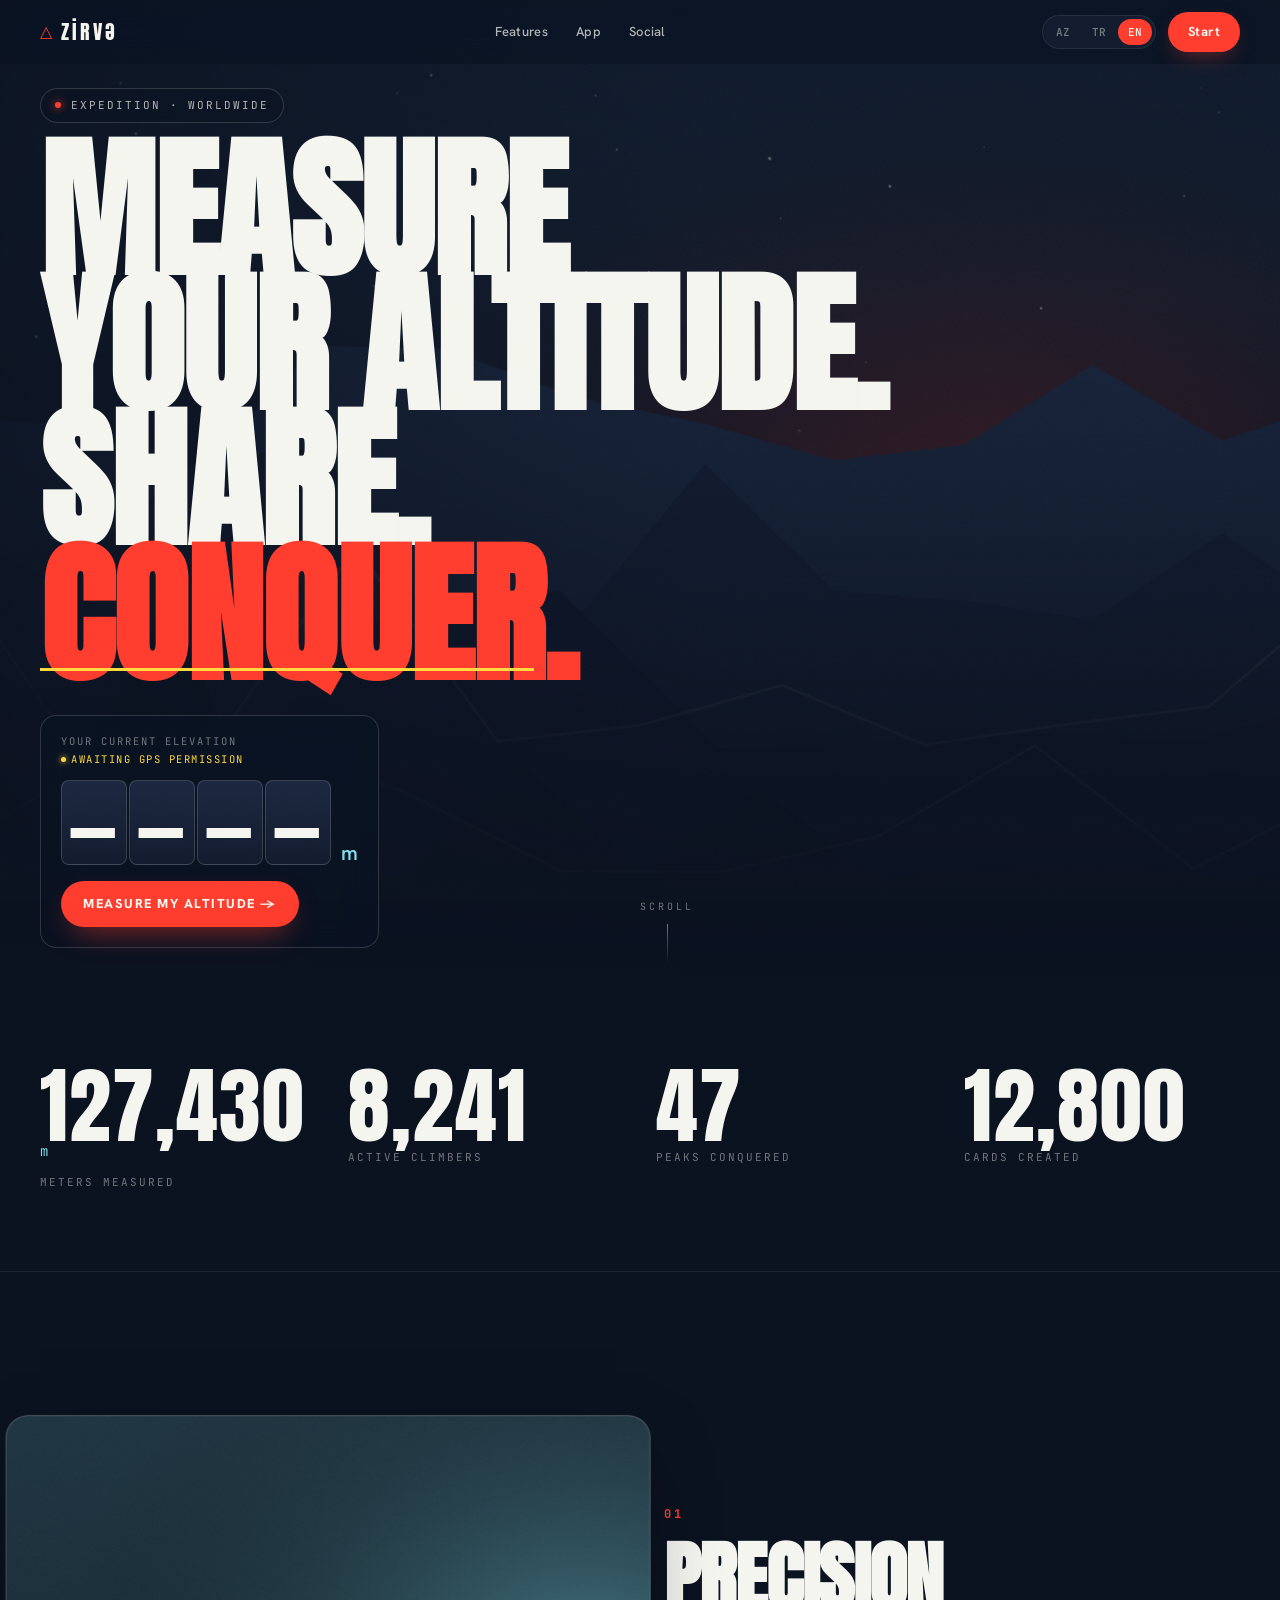
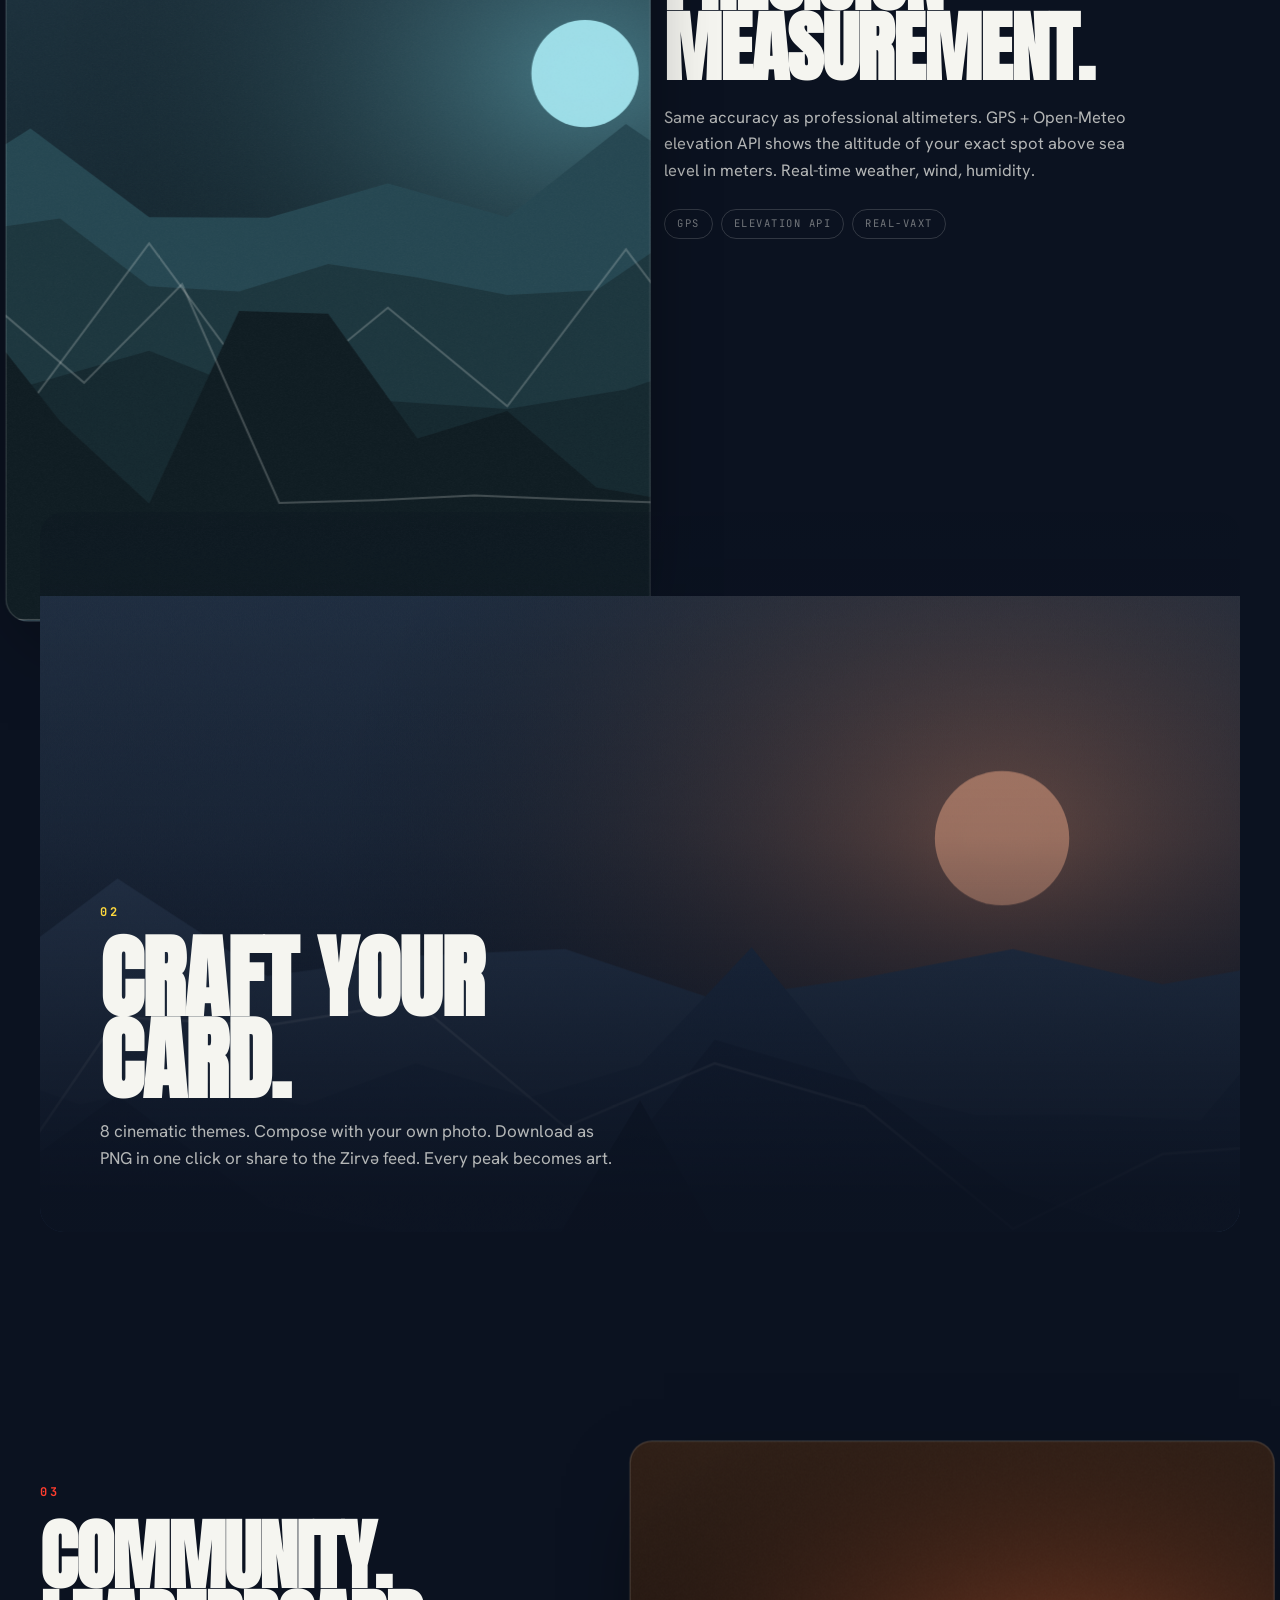
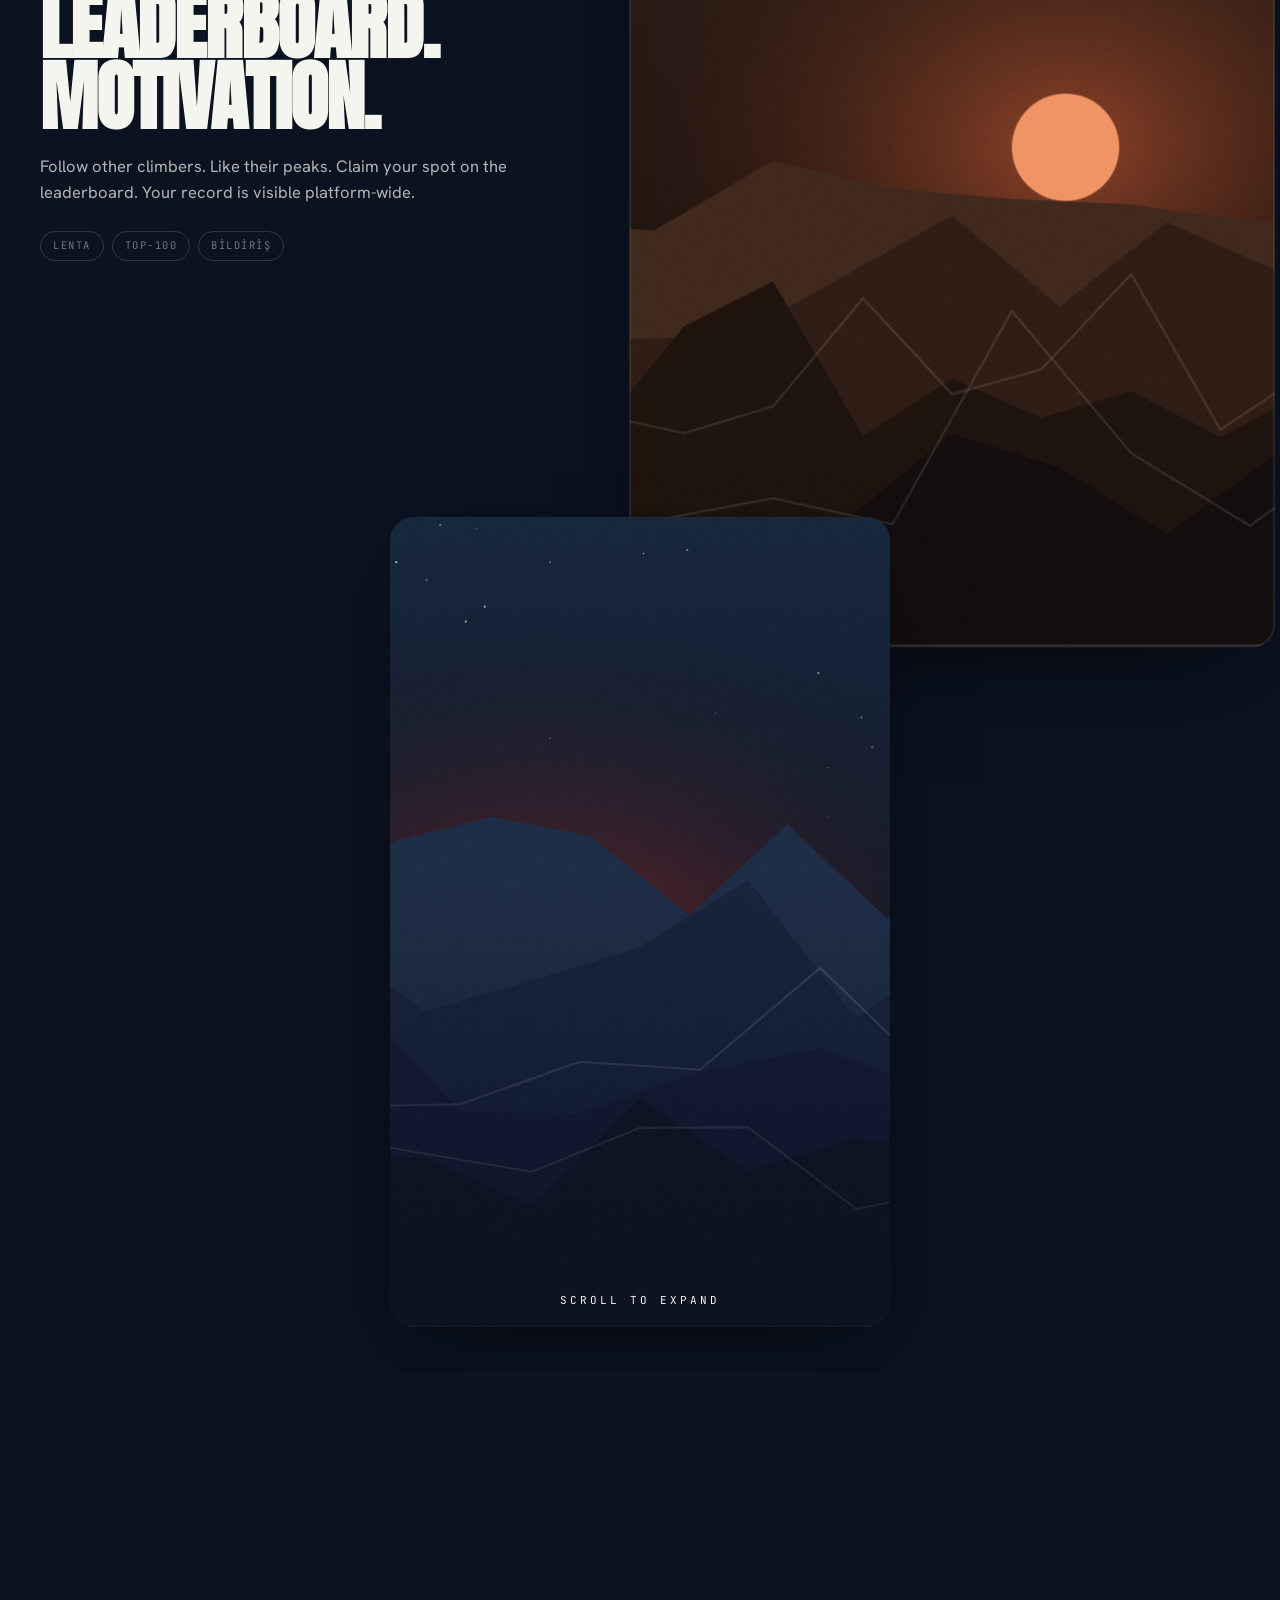
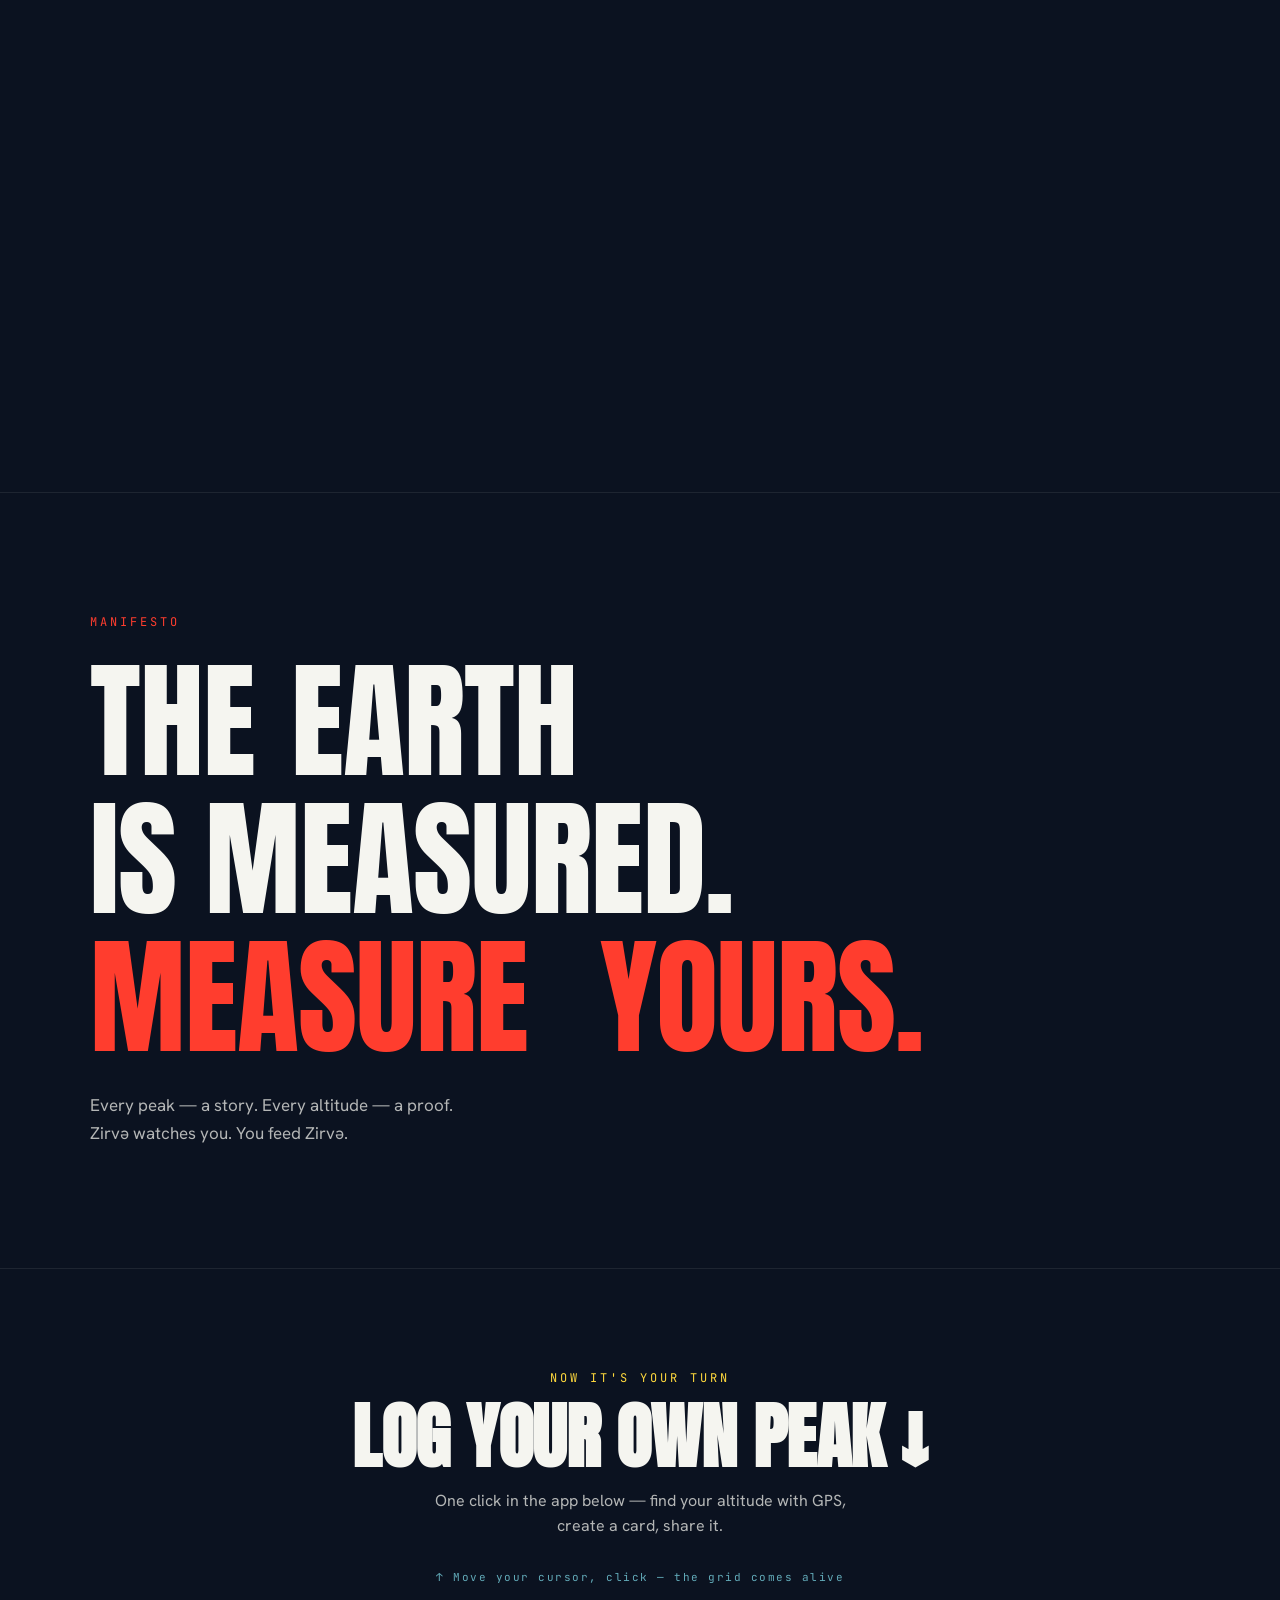
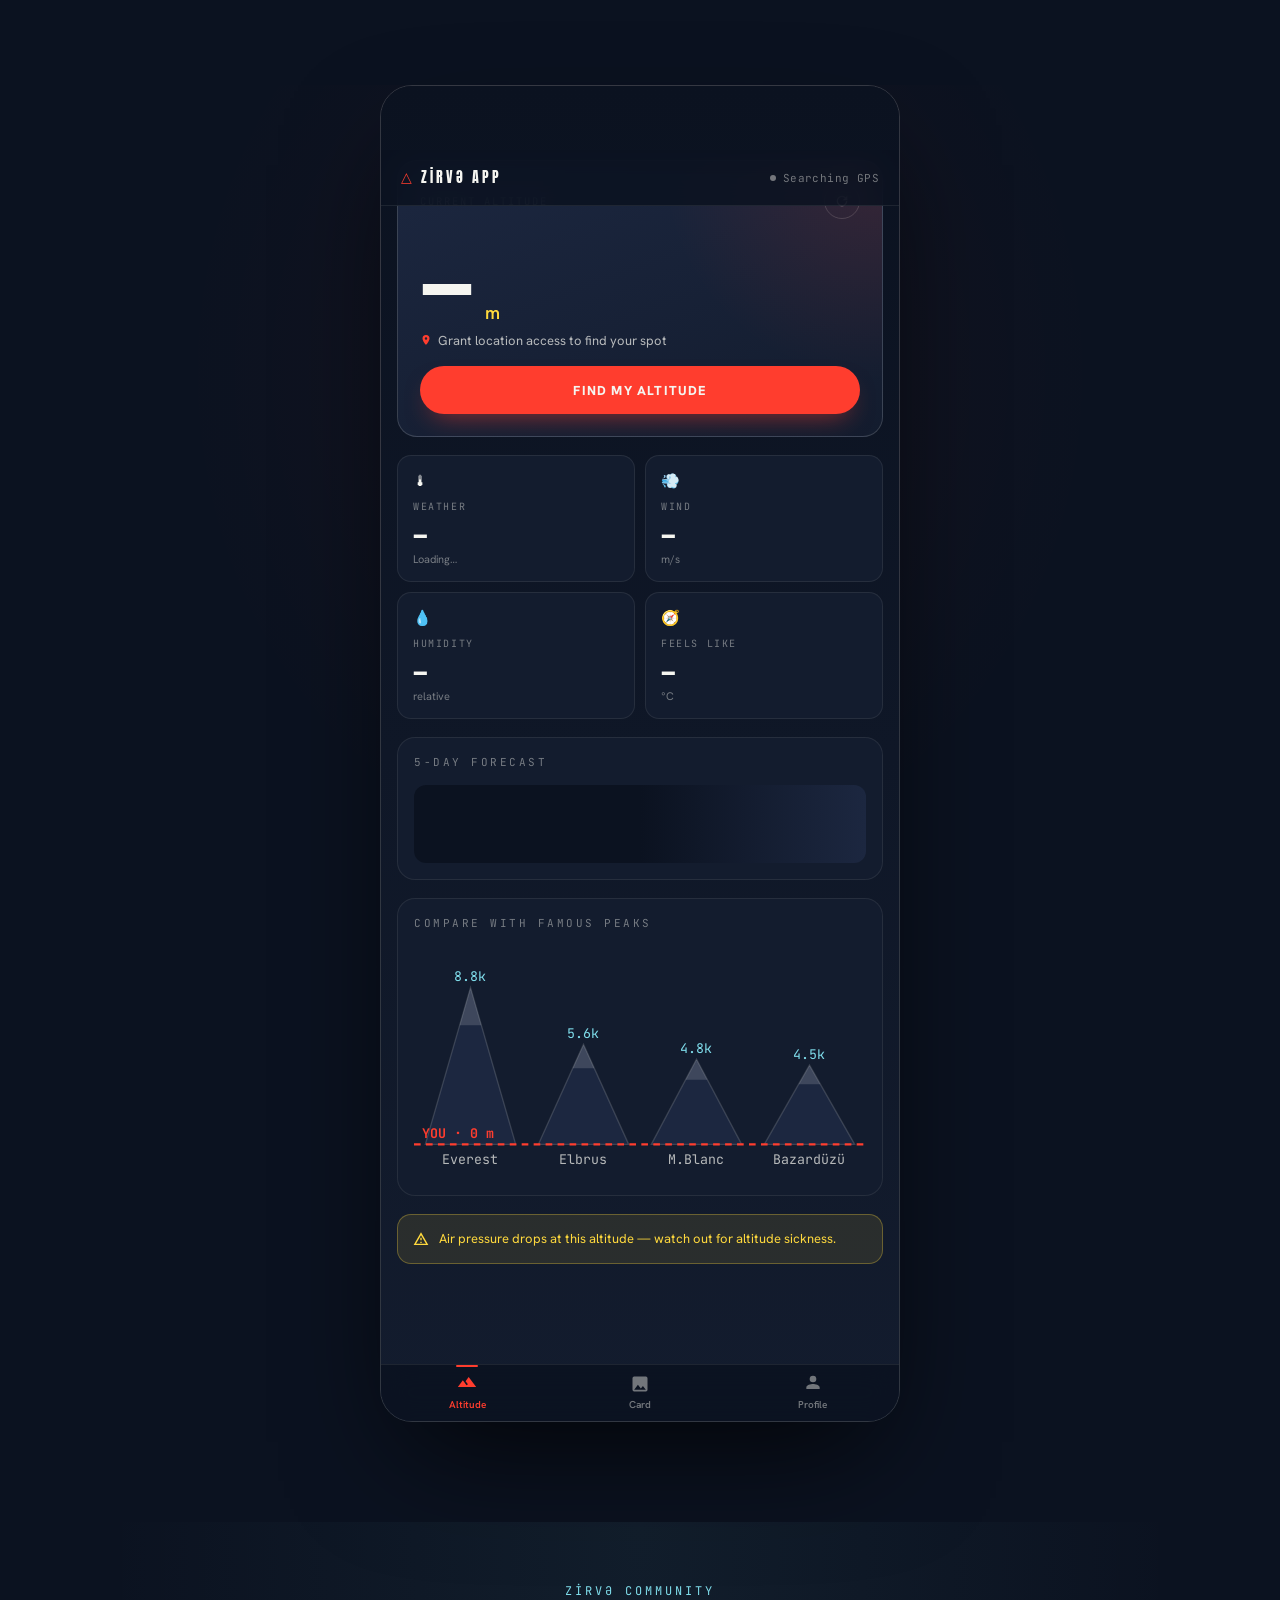
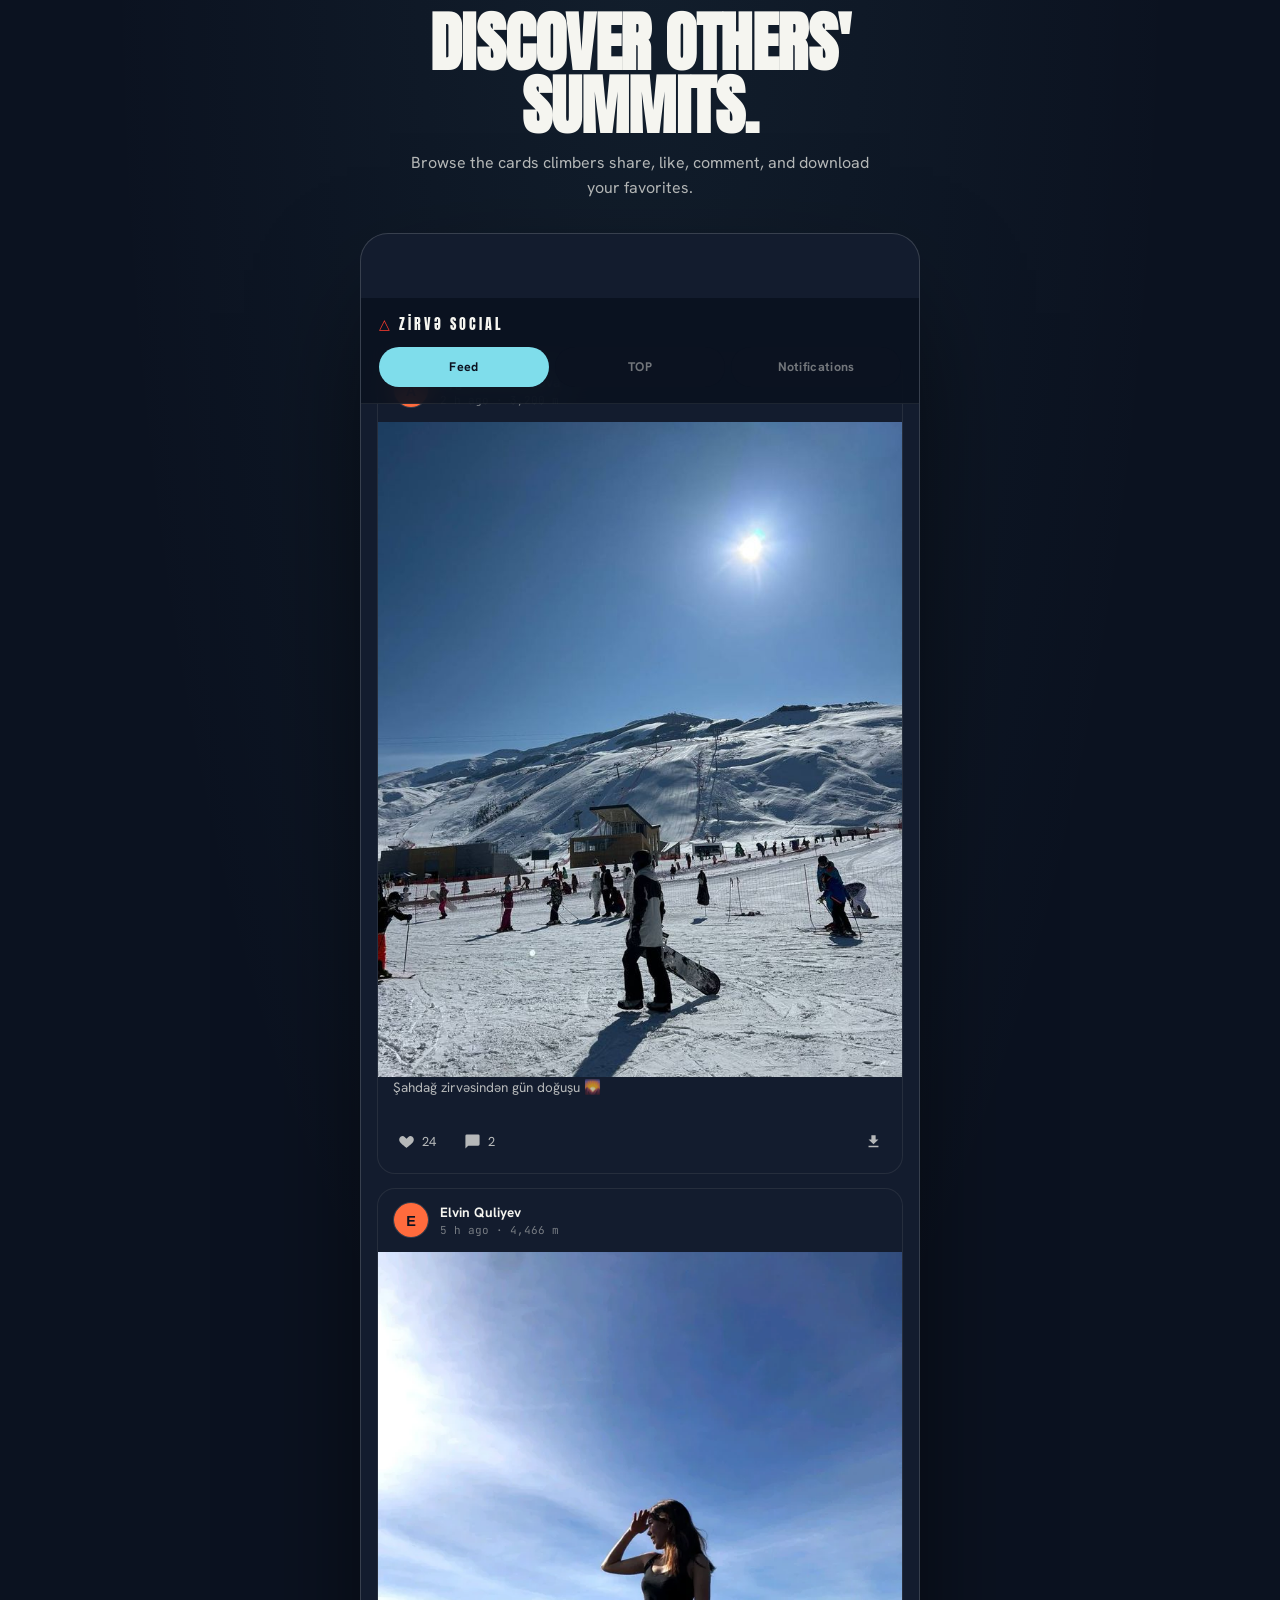
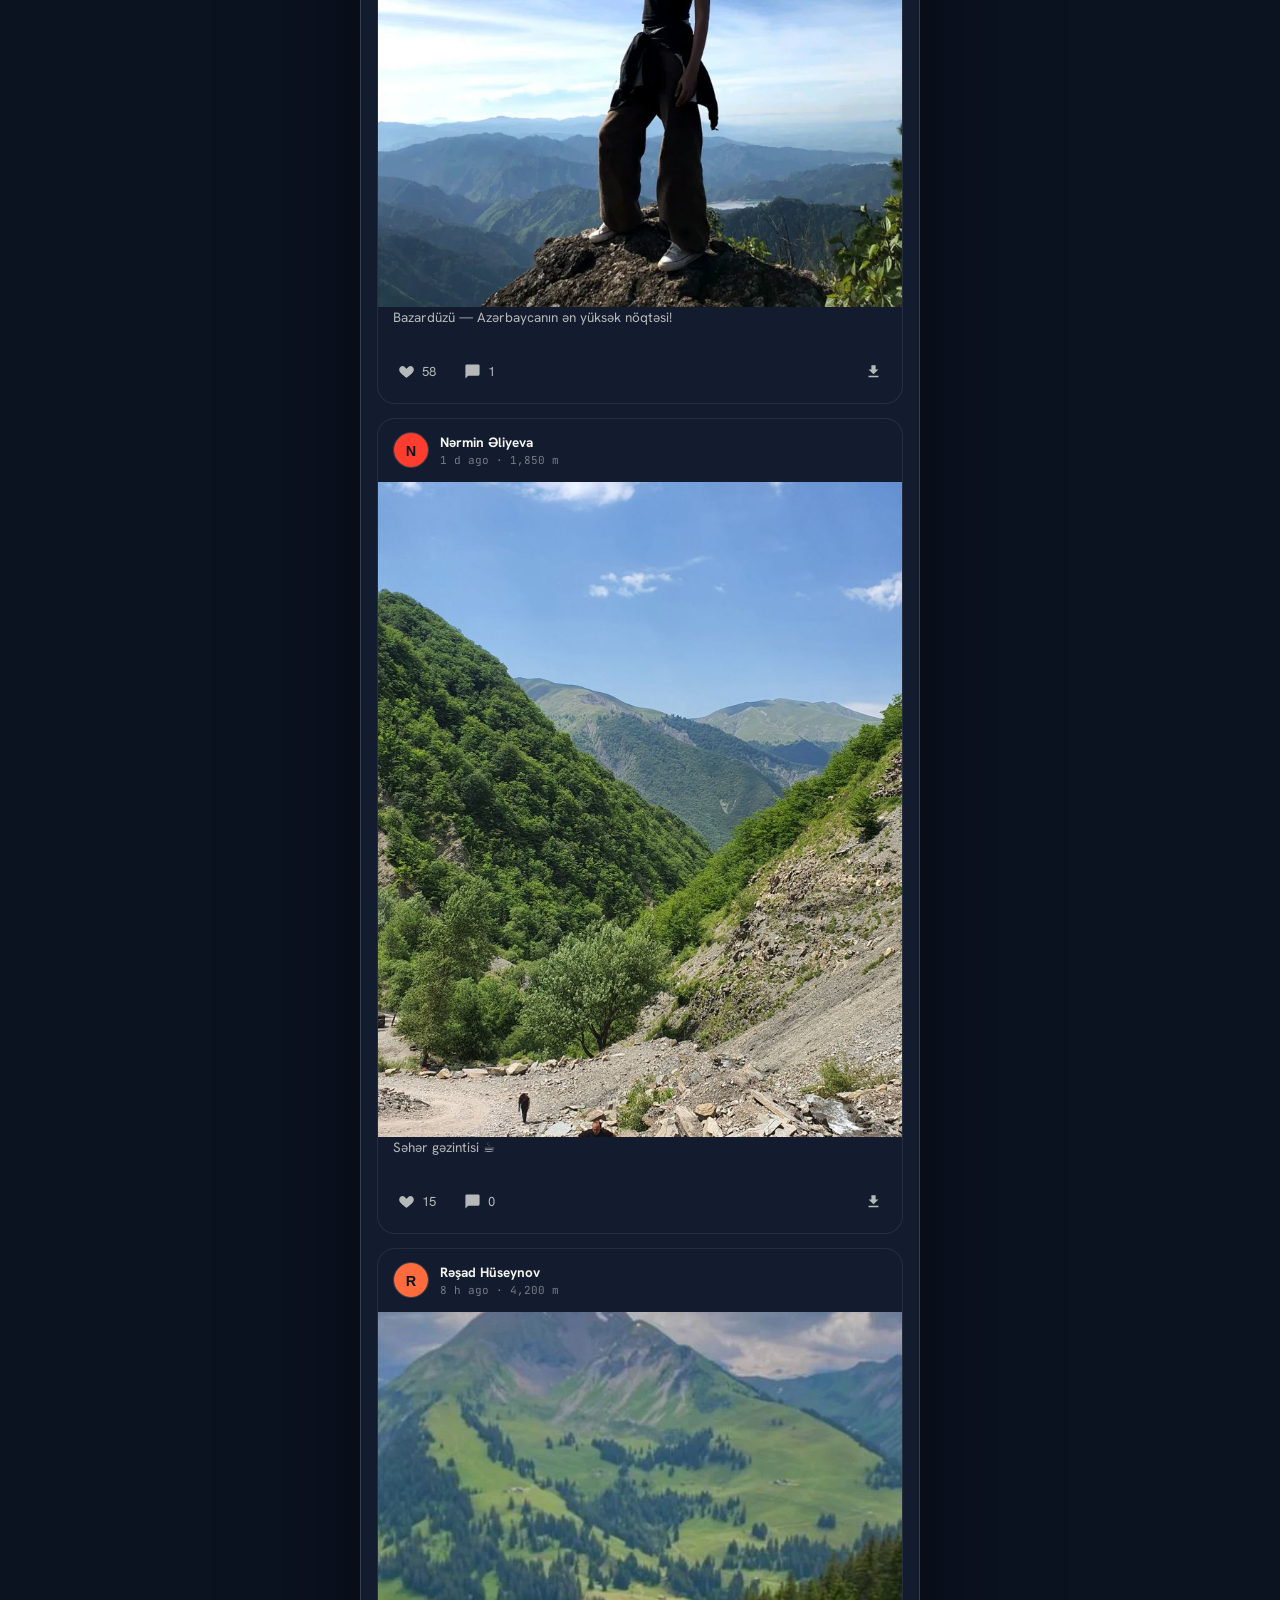
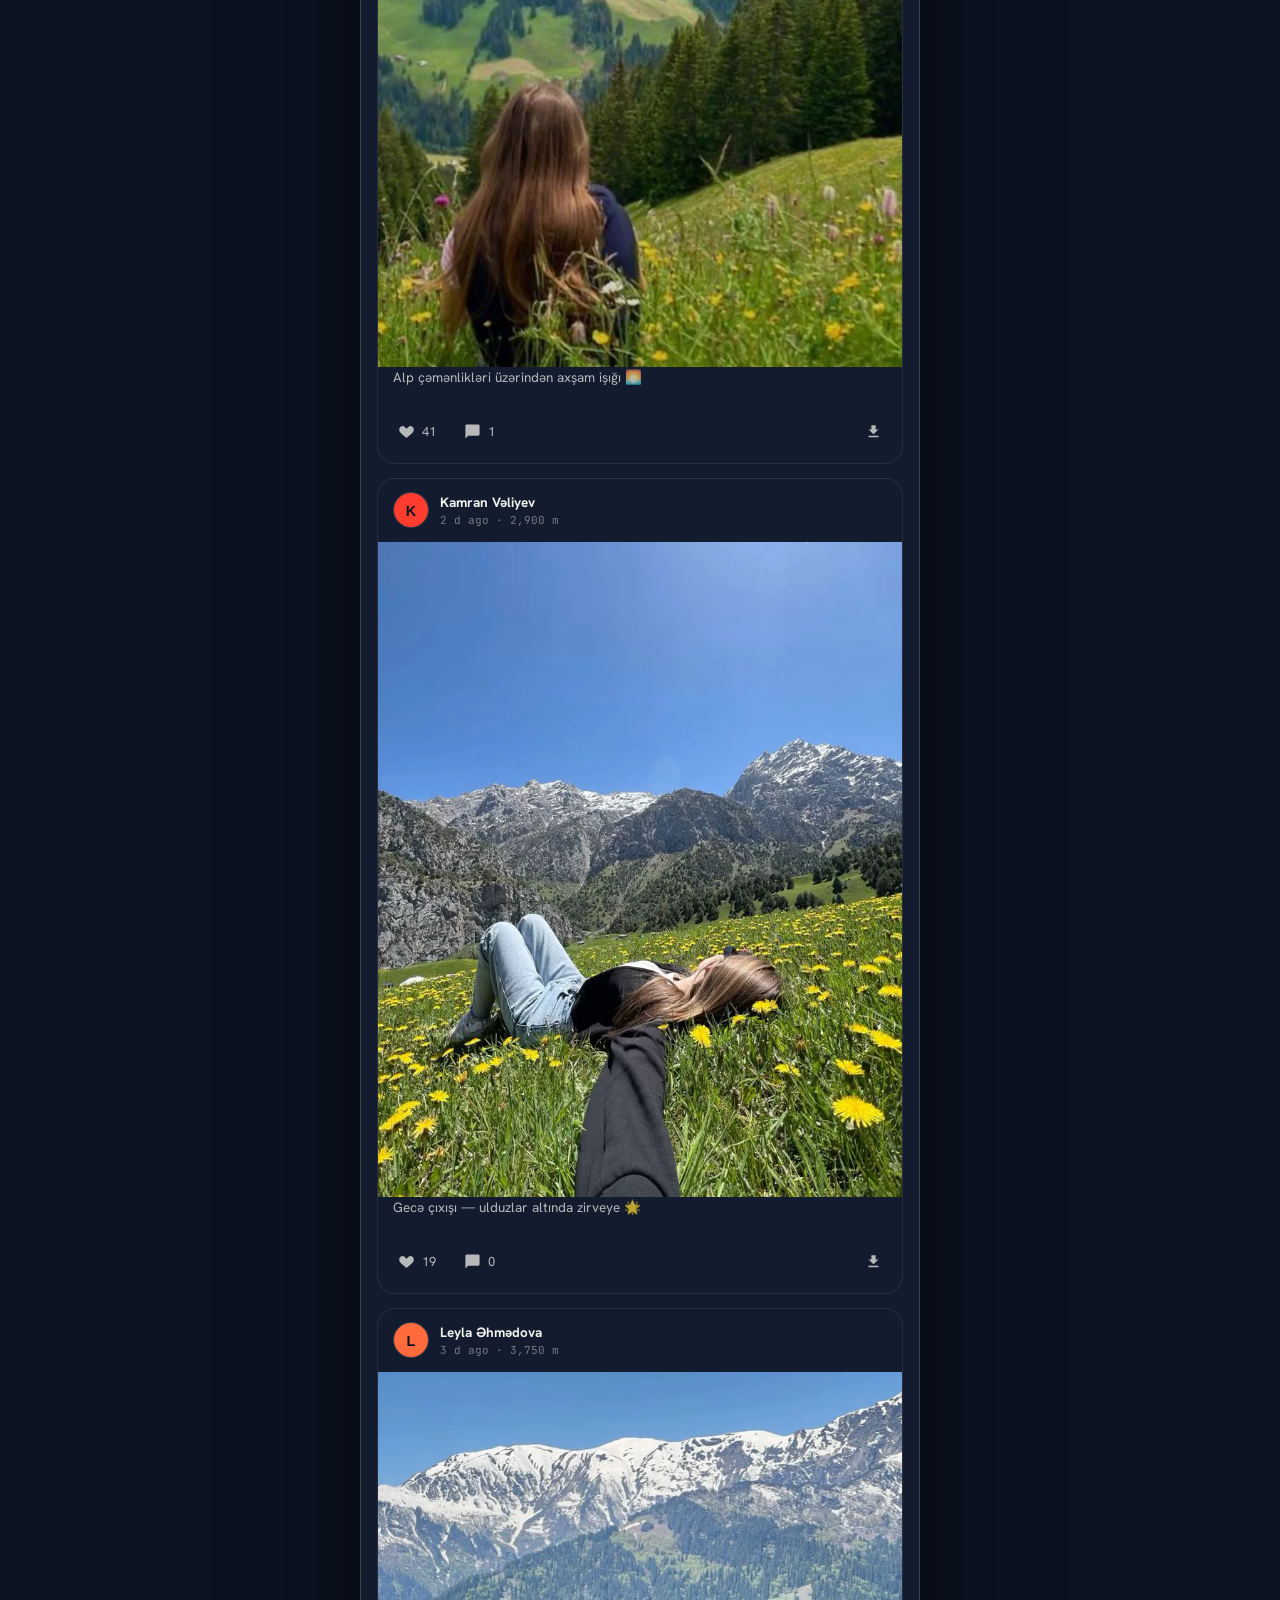
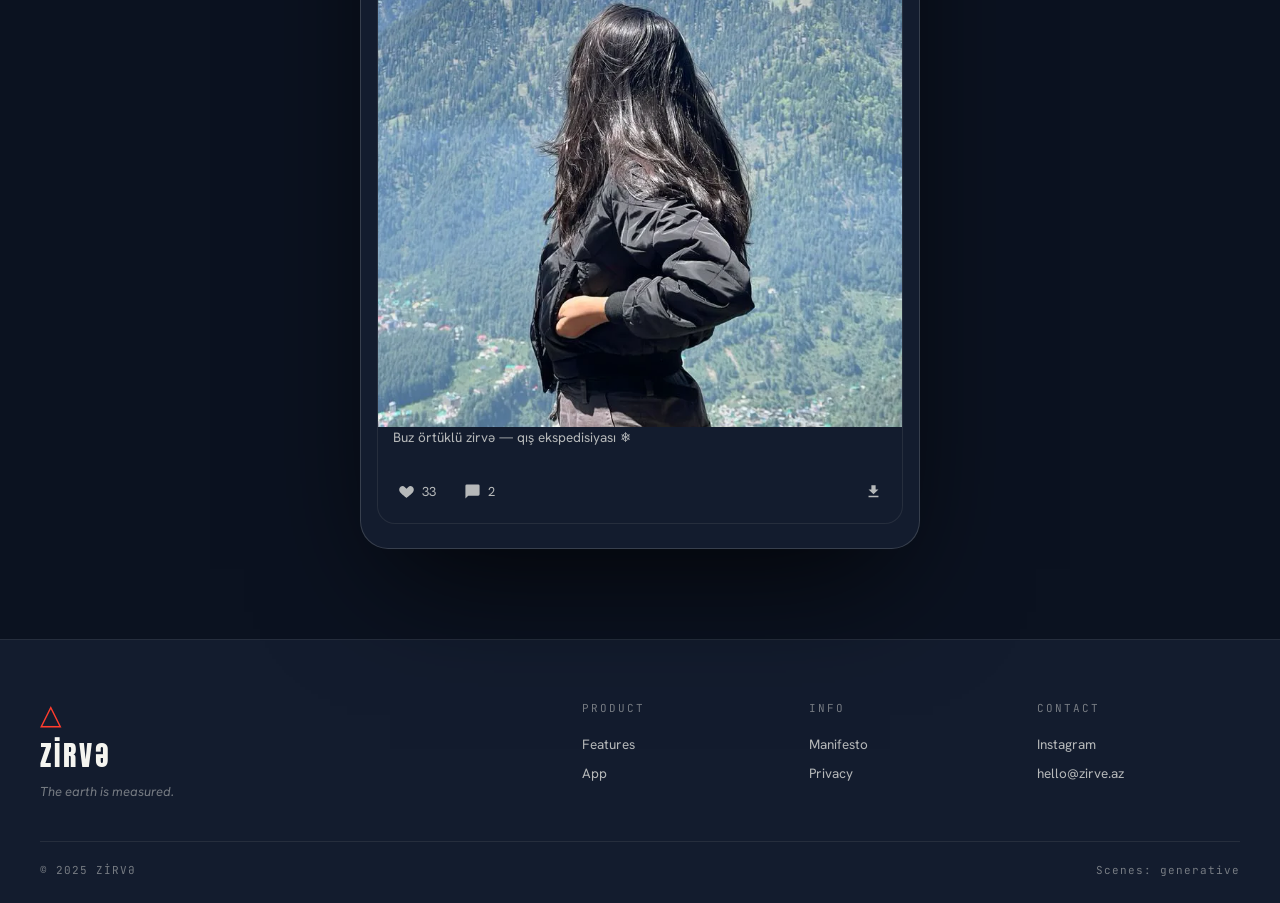
==== index.html @ 79b7b6c8 "ZİRVƏ pro — ilk commit" ====
<!DOCTYPE html>
<html lang="az">
<head>
<meta charset="UTF-8">
<meta name="viewport" content="width=device-width, initial-scale=1.0, viewport-fit=cover">
<title>Zirvə — Hündürlüyünü ölç. Paylaş. Fəth et.</title>
<meta name="description" content="Zirvə — dağçılar üçün premium GPS hündürlük ölçmə və sosial platforma. Öz zirvələrini kəşf et, kartlar yarat, liderlik tablosunda irəlilə.">
<link rel="icon" href="data:image/svg+xml,<svg xmlns=%22http://www.w3.org/2000/svg%22 viewBox=%220 0 100 100%22><text y=%22.9em%22 font-size=%2290%22>🏔️</text></svg>">
<link rel="manifest" href="manifest.json">
<meta name="theme-color" content="#0a1628">
<meta name="apple-mobile-web-app-capable" content="yes">
<meta name="apple-mobile-web-app-status-bar-style" content="black-translucent">
<meta name="apple-mobile-web-app-title" content="ZİRVƏ">
<!-- Open Graph / WhatsApp / Telegram preview -->
<meta property="og:type" content="website">
<meta property="og:title" content="ZİRVƏ — Hündürlüyünü ölç. Paylaş. Fəth et.">
<meta property="og:description" content="Dağçılar üçün premium GPS hündürlük platforması. Zirvələrini kəşf et, kartlar yarat, liderlik tablosunda irəlilə.">
<meta property="og:image" content="og-image.jpg">
<meta name="twitter:card" content="summary_large_image">
<link rel="preconnect" href="https://fonts.googleapis.com">
<link rel="preconnect" href="https://fonts.gstatic.com" crossorigin>
<link rel="preconnect" href="https://api.open-meteo.com">
<link rel="stylesheet" href="styles.css">
</head>
<body>

<div class="grain" aria-hidden="true"></div>

<!-- ============================================================
     TOP NAV — global, sticky
     ============================================================ -->
<header class="top-nav" id="topNav">
  <a href="#top" class="nav-brand">
    <span class="nav-mark">△</span>
    <span class="nav-name">ZİRVƏ</span>
  </a>
  <nav class="nav-links" aria-label="primary">
    <a href="#features" data-i18n="nav.features">Xüsusiyyətlər</a>
    <a href="#app" data-i18n="nav.app">App</a>
    <a href="#social" data-i18n="nav.social">Sosial</a>
  </nav>
  <div class="nav-right">
    <div class="lang-switch" id="langSwitch">
      <button data-lang="az" class="active">AZ</button>
      <button data-lang="tr">TR</button>
      <button data-lang="en">EN</button>
    </div>
    <a href="#app" class="nav-cta" data-i18n="nav.cta">Başla</a>
  </div>
</header>

<main id="top">

  <!-- ============================================================
       HERO — fullscreen cinematic
       ============================================================ -->
  <section class="hero">
    <div class="hero-photo"></div>
    <div class="hero-photo-2"></div>
    <div class="hero-scrim"></div>

    <div class="hero-inner">
      <div class="hero-eyebrow">
        <span class="pulse-dot"></span>
        <span id="heroLocEye" data-i18n="hero.eyebrow">EXPEDITION · AZ</span>
      </div>

      <h1 class="hero-title">
        <span class="line" data-i18n="hero.line1"><em>HÜNDÜRLÜYÜNÜ</em></span>
        <span class="line" data-i18n="hero.line2">ÖLÇ.</span>
        <span class="line" data-i18n="hero.line3">PAYLAŞ.</span>
        <span class="line accent" data-i18n="hero.line4">FƏTH ET.</span>
      </h1>

      <!-- Signature: kinetic LCD altimeter reading user's real GPS -->
      <div class="altimeter" id="altimeter">
        <div class="alt-label">
          <span class="alt-caption" data-i18n="hero.altCaption">HAL-HAZIRDA SƏNİN HÜNDÜRLÜYÜN</span>
          <span class="alt-status" id="altStatus" data-i18n="hero.altStatus">GPS İCAZƏSİ GÖZLƏNİLİR</span>
        </div>
        <div class="alt-readout" id="altReadout" aria-live="polite">
          <span class="alt-digit">—</span>
          <span class="alt-digit">—</span>
          <span class="alt-digit">—</span>
          <span class="alt-digit">—</span>
          <span class="alt-unit">m</span>
        </div>
        <button class="alt-cta" id="heroLocateBtn" data-i18n="hero.locate">HÜNDÜRLÜYÜMÜ ÖLÇ →</button>
      </div>
    </div>

    <div class="hero-scroll-hint" aria-hidden="true">
      <span data-i18n="hero.scroll">SCROLL</span>
      <div class="scroll-line"></div>
    </div>
  </section>

  <!-- ============================================================
       STAT REEL — count-up on scroll
       ============================================================ -->
  <section class="stat-reel reveal">
    <div class="stat-item">
      <div class="stat-num" data-count="127430">0</div>
      <div class="stat-unit">m</div>
      <div class="stat-cap" data-i18n="stats.measured">ÖLÇÜLƏN HÜNDÜRLÜK</div>
    </div>
    <div class="stat-item">
      <div class="stat-num" data-count="8241">0</div>
      <div class="stat-cap" data-i18n="stats.climbers">FƏAL DAĞÇI</div>
    </div>
    <div class="stat-item">
      <div class="stat-num" data-count="47">0</div>
      <div class="stat-cap" data-i18n="stats.peaks">FƏTH EDİLƏN ZİRVƏ</div>
    </div>
    <div class="stat-item">
      <div class="stat-num" data-count="12800">0</div>
      <div class="stat-cap" data-i18n="stats.cards">YARADILAN KART</div>
    </div>
  </section>

  <!-- ============================================================
       FEATURES — 3 immersive scroll sections
       ============================================================ -->
  <section id="features" class="features">

    <div class="feature feature-split">
      <div class="feature-media parallax" data-speed="0.15"></div>
      <div class="feature-copy reveal">
        <div class="feat-num">01</div>
        <h2 data-i18n="feat1.title">PRECİZ<br>ÖLÇMƏ.</h2>
        <p data-i18n="feat1.body">Peşəkar altimetrlərlə eyni dəqiqlik. GPS + Open-Meteo elevation API-si sənin dayandığın nöqtənin dəniz səviyyəsindən hündürlüyünü metrələrlə göstərir. Real-vaxt hava, külək, rütubət.</p>
        <div class="feat-tags">
          <span>GPS</span><span>ELEVATION API</span><span>REAL-VAXT</span>
        </div>
      </div>
    </div>

    <div class="feature feature-full">
      <div class="feature-full-bg parallax" data-speed="0.12"></div>
      <div class="feature-full-scrim"></div>
      <div class="feature-full-inner reveal">
        <div class="feat-num light">02</div>
        <h2 data-i18n="feat2.title">KARTINI<br>YARAT.</h2>
        <p data-i18n="feat2.body">8 kinematik tema. Öz şəklinlə birləşdir. Bir kliklə PNG kimi endir və ya Zirvə lentasında paylaş. Hər zirvən sənət əsəri olur.</p>
      </div>
    </div>

    <div class="feature feature-split reverse">
      <div class="feature-media parallax" data-speed="0.15"></div>
      <div class="feature-copy reveal">
        <div class="feat-num">03</div>
        <h2 data-i18n="feat3.title">İCMA. LİDERLİK.<br>MOTİVASİYA.</h2>
        <p data-i18n="feat3.body">Digər dağçıları izlə. Onların zirvələrini bəyən. Liderlik tablosunda öz yerini tut. Rekordun bütün platforma boyu görünür.</p>
        <div class="feat-tags">
          <span>LENTA</span><span>TOP-100</span><span>BİLDİRİŞ</span>
        </div>
      </div>
    </div>

  </section>

  <!-- ============================================================
       SCROLL-EXPAND MEDIA — image grows as you scroll through
       ============================================================ -->
  <section id="expandSection" class="expand-section">
    <div class="expand-sticky">
      <div class="expand-media" style="--exp:0">
        <img alt="" loading="lazy">
        <div class="expand-scrim"></div>
        <div class="expand-hint" data-i18n="expand.hint">SCROLL İLƏ GENİŞLƏT</div>
      </div>
      <div class="expand-content">
        <div class="expand-eye" data-i18n="expand.eye">HƏR ZİRVƏ BİR HEKAYƏ</div>
        <h2 class="expand-title" data-i18n="expand.title">Dünyanı yuxarıdan gör.</h2>
      </div>
    </div>
  </section>

  <!-- ============================================================
       MANIFEST — kinetic text
       ============================================================ -->
  <section id="manifest" class="manifest">
    <div class="manifest-inner reveal">
      <div class="mf-caption" data-i18n="manifest.caption">MANİFEST</div>
      <p class="mf-body">
        <span class="mf-word" data-i18n="manifest.w1">YER</span>
        <span class="mf-word" data-i18n="manifest.w2">ÜZÜ</span>
        <span class="mf-word" data-i18n="manifest.w3">ÖLÇÜLÜR.</span>
        <span class="mf-word accent" data-i18n="manifest.w4">SƏN</span>
        <span class="mf-word accent" data-i18n="manifest.w5">DƏ</span>
        <span class="mf-word accent" data-i18n="manifest.w6">ÖLÇ.</span>
      </p>
      <p class="mf-sub" data-i18n="manifest.sub">Hər zirvə — bir hekayə. Hər hündürlük — bir dəlil.<br>Zirvə səni izləyir. Sən Zirvə-ni bəslə.</p>
    </div>
  </section>

  <!-- ============================================================
       CTA into app
       ============================================================ -->
  <section class="pre-app-cta reveal">
    <canvas id="kineticCanvas" class="kinetic-canvas" aria-hidden="true"></canvas>
    <div class="cta-inner">
      <div class="cta-eye" data-i18n="cta.eye">İNDİ SIRA SƏNİNDİR</div>
      <h2 class="cta-title" data-i18n="cta.title">Öz Zirvəni qeydə al ↓</h2>
      <p class="cta-sub" data-i18n="cta.sub">Aşağıdakı app-də bir kliklə başla — GPS ilə hündürlüyünü tap, kart yarat, paylaş.</p>
      <p class="cta-kinetic-hint" data-i18n="cta.kinetic">↑ Kursoru gəzdir, klik et — şəbəkə canlanır</p>
    </div>
  </section>

  <!-- ============================================================
       EMBEDDED FUNCTIONAL APP — 4 tabs
       ============================================================ -->
  <section id="app" class="app-embed">
    <div class="app-frame">

      <div class="app-shell">

        <header class="app-topbar">
          <div class="app-brand">
            <span class="app-mark">△</span>
            <span class="app-name">ZİRVƏ APP</span>
          </div>
          <div class="gps-status" id="gpsStatus">
            <span class="gps-dot"></span>
            <span id="gpsStatusText" data-i18n="app.gpsSearching">GPS axtarılır</span>
          </div>
        </header>

        <main class="app-main">

          <!-- HÜNDÜRLÜK -->
          <section class="screen active" id="screen-hundurluk" data-screen="hundurluk">
            <div class="hcard">
              <div class="hcard-head">
                <span data-i18n="app.currentAlt">HAZIRKI HÜNDÜRLÜK</span>
                <button class="icon-btn" id="refreshBtn" aria-label="Yenilə">
                  <svg viewBox="0 0 24 24" width="16" height="16"><path fill="currentColor" d="M17.65 6.35A7.95 7.95 0 0012 4a8 8 0 108 8h-2a6 6 0 11-1.76-4.24L13 11h7V4l-2.35 2.35z"/></svg>
                </button>
              </div>
              <div class="hcard-num">
                <span id="altValue">—</span>
                <span class="hcard-unit">m</span>
              </div>
              <div class="hcard-loc" id="heroLocation">
                <svg viewBox="0 0 24 24" width="12" height="12"><path fill="currentColor" d="M12 2a7 7 0 00-7 7c0 5.25 7 13 7 13s7-7.75 7-13a7 7 0 00-7-7zm0 9.5A2.5 2.5 0 1112 6.5a2.5 2.5 0 010 5z"/></svg>
                <span id="locationText" data-i18n="app.grantLoc">Yerinizi tapmaq üçün icazə verin</span>
              </div>
              <button class="btn-primary" id="locateBtn" data-i18n="app.locate">HÜNDÜRLÜYÜMÜ TAP</button>
            </div>

            <div class="wx-grid">
              <div class="wx-card"><div class="wx-i">🌡</div><div class="wx-l" data-i18n="app.temp">HAVA</div><div class="wx-v" id="wxTemp">—</div><div class="wx-s" id="wxDesc" data-i18n="app.loading">Yüklənir…</div></div>
              <div class="wx-card"><div class="wx-i">💨</div><div class="wx-l" data-i18n="app.wind">KÜLƏK</div><div class="wx-v" id="wxWind">—</div><div class="wx-s">m/s</div></div>
              <div class="wx-card"><div class="wx-i">💧</div><div class="wx-l" data-i18n="app.humidity">RÜTUBƏT</div><div class="wx-v" id="wxHumidity">—</div><div class="wx-s" data-i18n="app.relative">nisbi</div></div>
              <div class="wx-card"><div class="wx-i">🧭</div><div class="wx-l" data-i18n="app.feels">HİSS OLUNAN</div><div class="wx-v" id="wxFeels">—</div><div class="wx-s">°C</div></div>
            </div>

            <div class="panel">
              <div class="panel-title" data-i18n="app.forecast">5 GÜNLÜK PROQNOZ</div>
              <div class="forecast-row" id="forecastRow"><div class="fc-skel"></div></div>
            </div>

            <div class="panel">
              <div class="panel-title" data-i18n="app.compare">MƏŞHUR ZİRVƏLƏRLƏ MÜQAYİSƏ</div>
              <div id="compareList"></div>
            </div>

            <div class="alert-box" id="sicknessAlert" hidden>
              <svg viewBox="0 0 24 24" width="16" height="16"><path fill="currentColor" d="M12 2L1 21h22L12 2zm0 4.5L19.5 19h-15L12 6.5zM11 10v4h2v-4h-2zm0 6v2h2v-2h-2z"/></svg>
              <span data-i18n="app.altSick">Bu hündürlükdə hava təzyiqi azalır — yüksəklik xəstəliyi riskinə diqqət edin.</span>
            </div>
          </section>

          <!-- KART -->
          <section class="screen" id="screen-kart" data-screen="kart">
            <div class="section-head"><span class="sh-line"></span><span class="sh-text" data-i18n="app.pickLayout">DİZAYN SEÇ</span></div>
            <div class="layout-grid" id="layoutGrid"></div>

            <div class="section-head"><span class="sh-line"></span><span class="sh-text" data-i18n="app.yourPhoto">ÖZ ŞƏKLİN</span></div>
            <label class="upload-zone" id="uploadZone">
              <input type="file" id="photoInput" accept="image/*" hidden>
              <svg viewBox="0 0 24 24" width="20" height="20"><path fill="currentColor" d="M5 20h14v-2H5v2zM19 9h-4V3H9v6H5l7 7 7-7z"/></svg>
              <span id="uploadLabel" data-i18n="app.uploadHint">Şəkil yüklə (istəyə bağlı)</span>
            </label>

            <div class="canvas-frame">
              <canvas id="cardCanvas" width="600" height="750" class="card-canvas"></canvas>
            </div>

            <div class="card-actions">
              <button class="btn-secondary" id="downloadCardBtn" data-i18n="app.download">PNG KİMİ ENDİR</button>
              <button class="btn-primary" id="postCardBtn" data-i18n="app.share">SOSİALDA PAYLAŞ</button>
            </div>
          </section>

          <!-- PROFİL -->
          <section class="screen" id="screen-profil" data-screen="profil">
            <div class="profile-cover">
              <label class="avatar-wrap" id="avatarWrap">
                <input type="file" id="avatarInput" accept="image/*" hidden>
                <img id="avatarImg" alt="Avatar">
                <span class="avatar-edit">✎</span>
              </label>
              <input class="username-input" id="usernameInput" value="Dağçı" maxlength="24">
              <textarea class="bio-input" id="bioInput" maxlength="120" data-i18n-placeholder="app.bioPh" placeholder="Özün haqqında qısa bio yaz…"></textarea>
            </div>

            <div class="stat-row">
              <div class="stat"><div class="stat-value" id="recordAlt">0</div><div class="stat-label" data-i18n="app.record">REKORD (m)</div></div>
              <div class="stat-divider"></div>
              <div class="stat"><div class="stat-value" id="postCount">0</div><div class="stat-label" data-i18n="app.posts">PAYLAŞIM</div></div>
              <div class="stat-divider"></div>
              <div class="stat"><div class="stat-value" id="rankValue">—</div><div class="stat-label" data-i18n="app.rank">SIRA</div></div>
            </div>

            <div class="section-head"><span class="sh-line"></span><span class="sh-text" data-i18n="app.myCards">KARTLARIM</span></div>
            <div class="my-cards-grid" id="myCardsGrid">
              <div class="empty-hint" data-i18n="app.noCards">Hələ kart yaratmamısan — Kart bölməsindən başla.</div>
            </div>
          </section>

        </main>

        <nav class="tabbar">
          <button class="tab-btn active" data-target="hundurluk">
            <svg viewBox="0 0 24 24" width="20" height="20"><path fill="currentColor" d="M14 6l-3.75 5 2.85 3.8-1.6 1.2C9.81 13.75 7 10 7 10l-6 8h22L14 6z"/></svg>
            <span data-i18n="app.tabAlt">Hündürlük</span>
          </button>
          <button class="tab-btn" data-target="kart">
            <svg viewBox="0 0 24 24" width="20" height="20"><path fill="currentColor" d="M19 3H5a2 2 0 00-2 2v14a2 2 0 002 2h14a2 2 0 002-2V5a2 2 0 00-2-2zM5 19l4.5-6 3.5 4.51 2.5-3.01L19 19H5z"/></svg>
            <span data-i18n="app.tabCard">Kart</span>
          </button>
          <button class="tab-btn" data-target="profil">
            <svg viewBox="0 0 24 24" width="20" height="20"><path fill="currentColor" d="M12 12c2.7 0 8 1.34 8 4v2H4v-2c0-2.66 5.3-4 8-4zm0-2a4 4 0 100-8 4 4 0 000 8z"/></svg>
            <span data-i18n="app.tabProfile">Profil</span>
          </button>
        </nav>

      </div>

    </div>
  </section>

  <!-- ============================================================
       SOCIAL — separate network experience
       ============================================================ -->
  <section id="social" class="social-section">
    <div class="social-intro reveal">
      <div class="si-eye" data-i18n="social.eye">ZİRVƏ İCMA</div>
      <h2 class="si-title" data-i18n="social.title">Başqalarının zirvələrini kəşf et.</h2>
      <p class="si-sub" data-i18n="social.sub">Dağçıların paylaşdığı kartlara bax, bəyən, şərh yaz və bəyəndiyini endir.</p>
    </div>

    <div class="social-frame">
      <div class="social-shell">
        <header class="social-topbar">
          <div class="app-brand">
            <span class="app-mark">△</span>
            <span class="app-name" data-i18n="social.brand">ZİRVƏ SOSİAL</span>
          </div>
          <div class="social-nav">
            <button class="snav-btn active" data-social="feed" data-i18n="app.feed">Lenta</button>
            <button class="snav-btn" data-social="top" data-i18n="app.top">TOP</button>
            <button class="snav-btn" data-social="notif" data-i18n="app.notif">Bildirişlər</button>
          </div>
        </header>

        <div class="social-body">
          <div class="social-pane active" id="pane-feed"><div class="feed-list" id="feedList"></div></div>
          <div class="social-pane" id="pane-top">
            <div class="section-head"><span class="sh-line"></span><span class="sh-text" data-i18n="app.leaderboard">LİDERLİK TABLOSU</span></div>
            <div class="top-list" id="topList"></div>
          </div>
          <div class="social-pane" id="pane-notif">
            <div class="section-head"><span class="sh-line"></span><span class="sh-text" data-i18n="app.notifications">BİLDİRİŞLƏR</span></div>
            <div class="notif-list" id="notifList"></div>
          </div>
        </div>
      </div>
    </div>
  </section>

  <!-- ============================================================
       FOOTER
       ============================================================ -->
  <footer class="site-foot">
    <div class="foot-inner">
      <div class="foot-brand">
        <span class="foot-mark">△</span>
        <span class="foot-name">ZİRVƏ</span>
        <span class="foot-tag" data-i18n="foot.tag">Yer üzü ölçülür.</span>
      </div>
      <div class="foot-cols">
        <div><div class="foot-h" data-i18n="foot.product">MƏHSUL</div><a href="#features" data-i18n="nav.features">Xüsusiyyətlər</a><a href="#app" data-i18n="nav.app">App</a></div>
        <div><div class="foot-h" data-i18n="foot.info">İNFO</div><a href="#manifest" data-i18n="nav.manifest">Manifest</a><a href="#" data-i18n="foot.privacy">Məxfilik</a></div>
        <div><div class="foot-h" data-i18n="foot.contact">ƏLAQƏ</div><a href="#" data-i18n="foot.instagram">Instagram</a><a href="#" data-i18n="foot.email">salam@zirve.az</a></div>
      </div>
    </div>
    <div class="foot-strip">
      <span>© 2025 ZİRVƏ</span>
      <span data-i18n="foot.photos">Fotolar: Unsplash</span>
    </div>
  </footer>

</main>

<div class="toast" id="toast"></div>

<script src="app.js"></script>
<script>
if('serviceWorker' in navigator) navigator.serviceWorker.register('./sw.js');
</script>
</body>
</html>
---- styles.css ----
@import url('https://fonts.googleapis.com/css2?family=Anton&family=Hanken+Grotesk:wght@400;500;600;700;800&family=JetBrains+Mono:wght@400;500;700&display=swap');

/* ============================================================
   DESIGN TOKENS — "Zirvə Adrenaline"
   Grounded in mountaineering + Red Bull/GoPro sports DNA.
   Midnight navy (not black), surge red (adrenaline),
   charge yellow (hi-vis gear), ice blue (data/altitude).
   ============================================================ */
:root{
  --midnight:#0B1220;
  --midnight-2:#131C2E;
  --midnight-3:#1C2740;
  --line:rgba(245,245,240,0.08);
  --line-2:rgba(245,245,240,0.16);

  --surge:#FF3D2E;        /* adrenaline red */
  --surge-2:#FF6B3D;
  --charge:#FFD93D;       /* hi-vis yellow */
  --ice:#7FDDEB;          /* glacier data */
  --snow:#F5F5F0;
  --snow-dim:rgba(245,245,240,0.72);
  --snow-mute:rgba(245,245,240,0.44);
  --snow-faint:rgba(245,245,240,0.20);

  --display:'Anton',Impact,sans-serif;
  --body:'Hanken Grotesk',system-ui,sans-serif;
  --data:'JetBrains Mono',monospace;

  --ease:cubic-bezier(.22,1,.36,1);
  --ease-in-out:cubic-bezier(.65,.05,.36,1);
  --t:220ms;

  --nav-h:64px;
  --max:1280px;

  --shadow-lg:0 30px 80px -30px rgba(0,0,0,0.7);
}

*{box-sizing:border-box;margin:0;padding:0}
html{scroll-behavior:smooth;background:var(--midnight);overflow-x:hidden}
body{
  background:var(--midnight);
  color:var(--snow);
  font-family:var(--body);
  font-size:16px;
  line-height:1.5;
  min-height:100vh;
  overflow-x:hidden;
  -webkit-font-smoothing:antialiased;
  text-rendering:optimizeLegibility;
  width:100%;
  position:relative;
}
/* Sections that host scale-transform children (parallax) need clip
   so the visual overflow doesn't reach the viewport. */
.hero, .features, .app-embed, section{overflow-x:clip}
::selection{background:var(--surge);color:var(--snow)}

.grain{
  position:fixed;inset:0;pointer-events:none;z-index:9999;opacity:0.04;
  background-image:url("data:image/svg+xml,%3Csvg xmlns='http://www.w3.org/2000/svg' width='120' height='120'%3E%3Cfilter id='n'%3E%3CfeTurbulence type='fractalNoise' baseFrequency='0.85' numOctaves='3'/%3E%3C/filter%3E%3Crect width='100%25' height='100%25' filter='url(%23n)'/%3E%3C/svg%3E");
  mix-blend-mode:overlay;
}

:focus-visible{outline:2px solid var(--surge);outline-offset:3px;border-radius:3px}

img{display:block;max-width:100%;height:auto}

/* ============================================================
   TOP NAV
   ============================================================ */
.top-nav{
  position:fixed;top:0;left:0;right:0;z-index:1000;
  height:var(--nav-h);
  display:flex;align-items:center;justify-content:space-between;
  padding:0 clamp(16px,4vw,40px);
  background:rgba(11,18,32,0.72);
  backdrop-filter:blur(18px) saturate(140%);
  -webkit-backdrop-filter:blur(18px) saturate(140%);
  border-bottom:1px solid transparent;
  transition:border-color var(--t),background var(--t);
}
.top-nav.scrolled{border-bottom-color:var(--line);background:rgba(11,18,32,0.88)}

.nav-brand{display:flex;align-items:center;gap:9px;text-decoration:none;color:var(--snow)}
.nav-mark{color:var(--surge);font-size:16px;line-height:1}
.nav-name{font-family:var(--display);font-size:20px;letter-spacing:3px}

.nav-links{display:flex;gap:28px}
.nav-links a{color:var(--snow-dim);text-decoration:none;font-size:13px;font-weight:500;letter-spacing:0.3px;
  transition:color var(--t)}
.nav-links a:hover{color:var(--snow)}

.nav-right{display:flex;align-items:center;gap:12px}
.lang-switch{display:flex;gap:2px;background:var(--midnight-2);border:1px solid var(--line);border-radius:100px;padding:3px}
.lang-switch button{background:transparent;border:none;color:var(--snow-mute);font-family:var(--data);font-size:11px;font-weight:500;
  padding:5px 10px;border-radius:100px;cursor:pointer;transition:color var(--t),background var(--t);min-height:26px}
.lang-switch button.active{background:var(--surge);color:var(--snow)}
.lang-switch button:not(.active):hover{color:var(--snow)}

.nav-cta{
  display:inline-flex;align-items:center;justify-content:center;
  min-height:40px;padding:0 20px;border-radius:100px;
  background:var(--surge);color:var(--snow);text-decoration:none;
  font-weight:700;font-size:13px;letter-spacing:0.4px;
  transition:transform var(--t),box-shadow var(--t),background var(--t);
  box-shadow:0 8px 24px -10px rgba(255,61,46,0.6);
}
.nav-cta:hover{transform:translateY(-2px);box-shadow:0 12px 30px -10px rgba(255,61,46,0.75);background:var(--surge-2)}

@media(max-width:720px){
  .nav-links{display:none}
  .nav-name{font-size:17px;letter-spacing:2px}
  .nav-cta{padding:0 14px;font-size:12px;min-height:36px}
}

/* ============================================================
   HERO
   ============================================================ */
.hero{
  position:relative;
  min-height:100vh;min-height:100dvh;
  padding:calc(var(--nav-h) + 24px) clamp(16px,4vw,40px) 40px;
  display:flex;align-items:center;
  overflow:clip;
  isolation:isolate;
}
.hero-photo, .hero-photo-2{
  position:absolute;inset:0;background-size:cover;background-position:center;
  z-index:-2;transform:scale(1.08);
  animation:heroPan 22s ease-in-out infinite alternate;
  will-change:transform;
}
.hero-photo-2{opacity:0;animation:heroFade 22s ease-in-out infinite alternate}
@keyframes heroPan{
  0%{transform:scale(1.08) translate(0,0)}
  100%{transform:scale(1.14) translate(-2%,-1.5%)}
}
@keyframes heroFade{
  0%,45%{opacity:0}
  50%,95%{opacity:1}
  100%{opacity:0}
}
.hero-scrim{position:absolute;inset:0;z-index:-1;
  background:
    linear-gradient(180deg, rgba(11,18,32,0.55) 0%, rgba(11,18,32,0.25) 30%, rgba(11,18,32,0.85) 78%, var(--midnight) 100%),
    linear-gradient(90deg, rgba(11,18,32,0.7) 0%, transparent 55%);
}

.hero-inner{max-width:var(--max);width:100%;margin:0 auto;position:relative;z-index:2}

.hero-eyebrow{display:inline-flex;align-items:center;gap:10px;
  padding:8px 14px;border:1px solid var(--line-2);border-radius:100px;
  background:rgba(11,18,32,0.5);backdrop-filter:blur(6px);
  font-family:var(--data);font-size:11px;letter-spacing:2px;color:var(--snow-dim);
  animation:fadeUp .7s var(--ease) .1s both;
}
.pulse-dot{width:6px;height:6px;border-radius:50%;background:var(--surge);box-shadow:0 0 8px var(--surge);animation:pulse 1.8s ease-in-out infinite}
@keyframes pulse{0%,100%{opacity:1}50%{opacity:0.4}}

.hero-title{
  font-family:var(--display);
  font-size:clamp(52px,12vw,168px);
  line-height:0.88;letter-spacing:-1px;
  margin:20px 0 32px;
  text-transform:uppercase;
}
.hero-title .line{display:block;opacity:0;transform:translateY(30px);animation:lineIn .8s var(--ease) forwards}
.hero-title .line:nth-child(1){animation-delay:.25s}
.hero-title .line:nth-child(2){animation-delay:.35s}
.hero-title .line:nth-child(3){animation-delay:.45s}
.hero-title .line:nth-child(4){animation-delay:.55s}
.hero-title .line em{font-style:normal;background:linear-gradient(180deg,var(--snow) 30%,var(--snow-mute) 100%);-webkit-background-clip:text;background-clip:text;color:transparent}
.hero-title .accent{color:var(--surge);position:relative;display:inline-block}
.hero-title .accent::after{content:'';position:absolute;left:0;right:8%;bottom:0.08em;height:3px;background:var(--charge);
  transform:scaleX(0);transform-origin:left;animation:underline 1s var(--ease) 1s forwards}
@keyframes lineIn{to{opacity:1;transform:none}}
@keyframes underline{to{transform:scaleX(1)}}

/* ============================================================
   SIGNATURE — kinetic LCD altimeter
   ============================================================ */
.altimeter{
  display:inline-flex;flex-direction:column;gap:12px;
  padding:18px 20px 20px;
  background:rgba(11,18,32,0.72);
  border:1px solid var(--line-2);
  border-radius:16px;
  backdrop-filter:blur(14px) saturate(140%);
  -webkit-backdrop-filter:blur(14px) saturate(140%);
  max-width:520px;
  animation:fadeUp .9s var(--ease) .8s both;
}
.alt-label{display:flex;flex-direction:column;gap:2px}
.alt-caption{font-family:var(--data);font-size:10.5px;letter-spacing:2px;color:var(--snow-mute)}
.alt-status{font-family:var(--data);font-size:10.5px;letter-spacing:1.5px;color:var(--charge);
  display:inline-flex;align-items:center;gap:5px}
.alt-status::before{content:'';display:inline-block;width:5px;height:5px;background:var(--charge);border-radius:50%;box-shadow:0 0 6px var(--charge);animation:pulse 1.6s ease-in-out infinite}
.alt-status.live{color:var(--ice)}
.alt-status.live::before{background:var(--ice);box-shadow:0 0 6px var(--ice)}
.alt-status.err{color:var(--surge)}
.alt-status.err::before{background:var(--surge);box-shadow:0 0 6px var(--surge);animation:none}

.alt-readout{display:flex;align-items:baseline;gap:2px;font-family:var(--display);color:var(--snow);
  font-size:clamp(56px,10vw,88px);letter-spacing:2px;line-height:0.9}
.alt-digit{
  display:inline-block;min-width:0.65em;text-align:center;
  background:linear-gradient(180deg,var(--midnight-3),var(--midnight-2));
  border:1px solid var(--line-2);border-radius:8px;
  padding:2px 6px;position:relative;overflow:hidden;
}
.alt-digit.flip{animation:digitFlip .4s var(--ease)}
@keyframes digitFlip{
  0%{transform:rotateX(0deg)}
  50%{transform:rotateX(90deg);opacity:0.4}
  100%{transform:rotateX(0deg)}
}
.alt-unit{font-family:var(--body);font-size:20px;font-weight:600;color:var(--ice);margin-left:8px;letter-spacing:normal}

.alt-cta{
  align-self:flex-start;margin-top:4px;
  padding:12px 22px;min-height:46px;
  background:var(--surge);border:none;color:var(--snow);
  font-family:var(--body);font-weight:800;font-size:13px;letter-spacing:1.5px;
  border-radius:100px;cursor:pointer;
  transition:transform var(--t),box-shadow var(--t),background var(--t);
  box-shadow:0 12px 30px -12px rgba(255,61,46,0.7);
}
.alt-cta:hover{transform:translateY(-2px);background:var(--surge-2);box-shadow:0 16px 36px -12px rgba(255,61,46,0.85)}
.alt-cta:active{transform:translateY(0)}
.alt-cta:disabled{opacity:0.65;cursor:progress}

@keyframes fadeUp{from{opacity:0;transform:translateY(20px)}to{opacity:1;transform:none}}

.hero-scroll-hint{position:absolute;bottom:24px;left:50%;transform:translateX(-50%);
  display:flex;flex-direction:column;align-items:center;gap:10px;
  font-family:var(--data);font-size:10px;letter-spacing:3px;color:var(--snow-mute);
  animation:fadeUp .8s var(--ease) 1.4s both}
.scroll-line{width:1px;height:40px;background:linear-gradient(180deg,var(--snow-mute),transparent);
  animation:scrollLine 1.8s ease-in-out infinite}
@keyframes scrollLine{0%{transform:scaleY(0);transform-origin:top}45%{transform:scaleY(1);transform-origin:top}50%{transform:scaleY(1);transform-origin:bottom}100%{transform:scaleY(0);transform-origin:bottom}}

/* ============================================================
   REVEAL
   ============================================================ */
.reveal{opacity:0;transform:translateY(22px) scale(.986);filter:blur(6px);
  transition:opacity .9s var(--ease),transform 1s var(--ease),filter .9s var(--ease)}
.reveal.in{opacity:1;transform:none;filter:none}

/* ============================================================
   STAT REEL
   ============================================================ */
.stat-reel{
  max-width:var(--max);margin:0 auto;
  padding:80px clamp(16px,4vw,40px);
  display:grid;grid-template-columns:repeat(auto-fit,minmax(180px,1fr));gap:32px;
  border-bottom:1px solid var(--line);
}
.stat-item{display:flex;flex-direction:column;gap:6px}
.stat-num{font-family:var(--display);font-size:clamp(48px,7vw,84px);line-height:0.9;color:var(--snow);letter-spacing:1px;font-variant-numeric:tabular-nums}
.stat-num.is-alt{color:var(--charge)}
.stat-unit{font-family:var(--data);font-size:14px;color:var(--ice);letter-spacing:1px;margin-top:-8px;margin-bottom:6px}
.stat-cap{font-family:var(--data);font-size:11px;letter-spacing:2px;color:var(--snow-mute)}

/* ============================================================
   FEATURES
   ============================================================ */
.features{max-width:var(--max);margin:0 auto;padding:40px clamp(16px,4vw,40px);display:flex;flex-direction:column;gap:80px}

.feature-split{display:grid;grid-template-columns:1fr 1fr;gap:48px;align-items:center;min-height:70vh}
.feature-split.reverse .feature-media{order:2}
.feature-media{
  position:relative;aspect-ratio:4/5;border-radius:20px;overflow:clip;
  background-size:cover;background-position:center;
  box-shadow:var(--shadow-lg);
  border:1px solid var(--line-2);
  will-change:transform;
}
.feature-copy{display:flex;flex-direction:column;gap:20px}
.feat-num{font-family:var(--data);font-size:12px;letter-spacing:3px;color:var(--surge);font-weight:700}
.feat-num.light{color:var(--charge)}
.feature-copy h2{font-family:var(--display);font-size:clamp(42px,6vw,84px);line-height:0.92;letter-spacing:-1px;text-transform:uppercase}
.feature-copy p{color:var(--snow-dim);font-size:16.5px;line-height:1.6;max-width:52ch}
.feat-tags{display:flex;flex-wrap:wrap;gap:8px;margin-top:6px}
.feat-tags span{font-family:var(--data);font-size:10.5px;letter-spacing:1.5px;color:var(--snow-mute);
  padding:6px 12px;border:1px solid var(--line-2);border-radius:100px}

.feature-full{
  position:relative;min-height:80vh;border-radius:24px;overflow:clip;
  display:flex;align-items:flex-end;padding:60px clamp(24px,5vw,60px);
  isolation:isolate;
}
.feature-full-bg{position:absolute;inset:0;z-index:-2;background-size:cover;background-position:center;
  transform:scale(1.05)}
.feature-full-scrim{position:absolute;inset:0;z-index:-1;
  background:linear-gradient(0deg,rgba(11,18,32,0.95) 5%,rgba(11,18,32,0.35) 55%,rgba(11,18,32,0.2) 100%)}
.feature-full-inner{max-width:640px;display:flex;flex-direction:column;gap:16px}
.feature-full-inner h2{font-family:var(--display);font-size:clamp(46px,7vw,96px);line-height:0.92;letter-spacing:-1px;text-transform:uppercase}
.feature-full-inner p{color:var(--snow-dim);font-size:17px;line-height:1.6;max-width:52ch}

@media(max-width:720px){
  .feature-split{grid-template-columns:1fr;gap:28px;min-height:auto}
  .feature-split.reverse .feature-media{order:0}
  .feature-media{aspect-ratio:5/4;max-height:50vh}
  .feature-full{min-height:70vh;padding:40px 20px;border-radius:18px}
}

/* ============================================================
   MANIFEST
   ============================================================ */
.manifest{
  padding:120px clamp(16px,4vw,40px);
  max-width:var(--max);margin:0 auto;
  border-top:1px solid var(--line);border-bottom:1px solid var(--line);
}
.manifest-inner{max-width:1100px;margin:0 auto}
.mf-caption{font-family:var(--data);font-size:12px;letter-spacing:3px;color:var(--surge);margin-bottom:32px}
.mf-body{font-family:var(--display);font-size:clamp(56px,10vw,140px);line-height:0.9;letter-spacing:-1px;text-transform:uppercase;
  display:flex;flex-wrap:wrap;gap:0.18em 0.28em}
.mf-word{display:inline-block;opacity:0.15;transition:opacity .6s var(--ease),color .6s var(--ease)}
.manifest-inner.in .mf-word{opacity:1}
.manifest-inner.in .mf-word.accent{color:var(--surge)}
.manifest-inner.in .mf-word:nth-child(1){transition-delay:.05s}
.manifest-inner.in .mf-word:nth-child(2){transition-delay:.12s}
.manifest-inner.in .mf-word:nth-child(3){transition-delay:.19s}
.manifest-inner.in .mf-word:nth-child(4){transition-delay:.30s}
.manifest-inner.in .mf-word:nth-child(5){transition-delay:.37s}
.manifest-inner.in .mf-word:nth-child(6){transition-delay:.44s}
.mf-sub{margin-top:36px;color:var(--snow-dim);font-size:17px;line-height:1.7;max-width:56ch}

/* ============================================================
   CTA
   ============================================================ */
.pre-app-cta{padding:100px clamp(16px,4vw,40px);text-align:center}
.cta-inner{max-width:720px;margin:0 auto;display:flex;flex-direction:column;gap:16px;align-items:center}
.cta-eye{font-family:var(--data);font-size:12px;letter-spacing:3px;color:var(--charge)}
.cta-title{font-family:var(--display);font-size:clamp(40px,6vw,72px);line-height:0.95;letter-spacing:-0.5px;text-transform:uppercase}
.cta-sub{color:var(--snow-dim);font-size:16px;max-width:48ch;line-height:1.6}

/* ============================================================
   EMBEDDED APP
   ============================================================ */
.app-embed{padding:0 clamp(16px,4vw,40px) 100px;background:radial-gradient(ellipse 60% 60% at 50% 20%, rgba(255,61,46,0.05), transparent 60%)}
.app-frame{max-width:520px;margin:0 auto;border-radius:32px;overflow:hidden;
  border:1px solid var(--line-2);box-shadow:0 50px 120px -30px rgba(0,0,0,0.8)}
.app-shell{background:linear-gradient(180deg,var(--midnight),var(--midnight-2));display:flex;flex-direction:column;min-height:800px}

.app-topbar{display:flex;align-items:center;justify-content:space-between;padding:16px 20px;min-height:56px;
  background:rgba(11,18,32,0.86);backdrop-filter:blur(14px);border-bottom:1px solid var(--line);
  position:sticky;top:var(--nav-h);z-index:50}
.app-brand{display:flex;align-items:center;gap:9px}
.app-mark{color:var(--surge);font-size:14px}
.app-name{font-family:var(--display);font-size:14px;letter-spacing:3px}
.gps-status{display:flex;align-items:center;gap:7px;font-size:11px;color:var(--snow-mute);font-family:var(--data);letter-spacing:0.4px}
.gps-dot{width:6px;height:6px;border-radius:50%;background:var(--snow-mute);transition:background var(--t)}
.gps-status.live .gps-dot{background:var(--ice);box-shadow:0 0 8px var(--ice);animation:pulse 2.4s ease-in-out infinite}
.gps-status.error .gps-dot{background:var(--surge);box-shadow:0 0 8px var(--surge)}

.app-main{flex:1;padding:18px 16px 100px}
.screen{display:none;flex-direction:column;gap:18px}
.screen.active{display:flex;animation:screenIn .35s var(--ease)}
@keyframes screenIn{from{opacity:0;transform:translateY(8px)}to{opacity:1;transform:none}}

.hcard{position:relative;border:1px solid var(--line-2);border-radius:20px;padding:22px;
  background:linear-gradient(160deg,var(--midnight-3),var(--midnight-2));
  overflow:hidden}
.hcard::before{content:'';position:absolute;top:0;right:0;width:60%;height:100%;
  background:radial-gradient(circle at 100% 0%,rgba(255,61,46,0.14),transparent 55%);pointer-events:none}
.hcard-head{display:flex;justify-content:space-between;align-items:center;font-family:var(--data);font-size:10.5px;letter-spacing:2px;color:var(--snow-mute)}
.icon-btn{width:36px;height:36px;border-radius:50%;border:1px solid var(--line-2);background:transparent;
  color:var(--snow-dim);display:flex;align-items:center;justify-content:center;cursor:pointer;transition:color var(--t),border-color var(--t)}
.icon-btn:hover{color:var(--surge);border-color:var(--surge)}
.icon-btn.spinning svg{animation:spin .9s linear infinite}
@keyframes spin{to{transform:rotate(360deg)}}

.hcard-num{font-family:var(--display);font-size:clamp(64px,17vw,96px);line-height:0.95;color:var(--snow);
  margin:14px 0 6px;display:flex;align-items:baseline;gap:10px;letter-spacing:1px;font-variant-numeric:tabular-nums}
.hcard-unit{font-family:var(--body);font-weight:600;font-size:18px;color:var(--charge);letter-spacing:0}
.hcard-loc{display:flex;align-items:center;gap:6px;color:var(--snow-dim);font-size:13px;margin-bottom:16px}
.hcard-loc svg{color:var(--surge);flex-shrink:0}

.btn-primary{width:100%;min-height:48px;padding:0 20px;border:none;border-radius:100px;cursor:pointer;
  background:var(--surge);color:var(--snow);
  font-family:var(--body);font-weight:800;font-size:13px;letter-spacing:1.2px;
  transition:transform var(--t),background var(--t),box-shadow var(--t);
  box-shadow:0 12px 26px -12px rgba(255,61,46,0.6)}
.btn-primary:hover{transform:translateY(-2px);background:var(--surge-2);box-shadow:0 16px 30px -12px rgba(255,61,46,0.75)}
.btn-primary:active{transform:translateY(0)}
.btn-primary:disabled{opacity:0.6;cursor:progress}
.btn-secondary{width:100%;min-height:48px;padding:0 20px;border-radius:100px;cursor:pointer;background:transparent;
  color:var(--snow);border:1px solid var(--line-2);font-family:var(--body);font-weight:700;font-size:13px;letter-spacing:1px;
  transition:border-color var(--t),background var(--t)}
.btn-secondary:hover{border-color:var(--snow);background:rgba(245,245,240,0.05)}

.wx-grid{display:grid;grid-template-columns:1fr 1fr;gap:10px}
.wx-card{background:var(--midnight-2);border:1px solid var(--line);border-radius:14px;padding:14px 15px;transition:border-color var(--t),transform var(--t)}
.wx-card:hover{border-color:var(--line-2);transform:translateY(-2px)}
.wx-i{font-size:15px;margin-bottom:6px}
.wx-l{font-family:var(--data);font-size:10px;letter-spacing:1.6px;color:var(--snow-mute);margin-bottom:6px}
.wx-v{font-family:var(--display);font-size:26px;color:var(--snow);line-height:1;font-variant-numeric:tabular-nums;letter-spacing:0.5px}
.wx-s{font-size:11px;color:var(--snow-mute);margin-top:5px}

.panel{background:var(--midnight-2);border:1px solid var(--line);border-radius:18px;padding:16px}
.panel-title{font-family:var(--data);font-size:11px;letter-spacing:2.5px;color:var(--snow-mute);margin-bottom:14px}

.forecast-row{display:flex;gap:7px}
.fc{flex:1;background:var(--midnight);border:1px solid var(--line);border-radius:12px;padding:12px 4px;text-align:center;transition:border-color var(--t),transform var(--t)}
.fc:hover{border-color:var(--line-2);transform:translateY(-2px)}
.fc-day{font-size:10px;color:var(--snow-mute);margin-bottom:8px;font-family:var(--data);letter-spacing:0.5px}
.fc-icon{font-size:19px;margin-bottom:8px}
.fc-temp{font-size:13px;font-weight:700}
.fc-temp .lo{color:var(--snow-mute);font-weight:400}
.fc-skel{width:100%;height:78px;border-radius:12px;
  background:linear-gradient(90deg,var(--midnight) 25%,var(--midnight-3) 50%,var(--midnight) 75%);
  background-size:200% 100%;animation:shimmer 1.4s infinite}
@keyframes shimmer{0%{background-position:200% 0}100%{background-position:-200% 0}}

.elev-profile{width:100%;display:block}
.elev-profile .peak{fill:var(--midnight-3);stroke:var(--line-2);stroke-width:1}
.elev-profile .peak.mine{fill:rgba(255,61,46,0.16);stroke:var(--surge)}
.elev-profile .snowcap{fill:rgba(245,245,240,0.16)}
.elev-profile .yourline{stroke:var(--surge);stroke-width:1.6;stroke-dasharray:5 4}
.elev-profile .plabel{font-family:var(--data);font-size:10px;fill:var(--snow-dim)}
.elev-profile .pval{font-family:var(--data);font-size:10px;fill:var(--ice)}
.elev-profile .youlabel{font-family:var(--data);font-size:10px;fill:var(--surge);font-weight:700}

.alert-box{background:rgba(255,217,61,0.10);border:1px solid rgba(255,217,61,0.30);
  border-radius:14px;padding:14px 15px;font-size:13px;color:var(--charge);line-height:1.55;
  display:flex;gap:10px;align-items:flex-start}
.alert-box svg{flex-shrink:0;margin-top:2px}

.section-head{display:flex;align-items:center;gap:12px}
.sh-line{flex:0 0 22px;height:1px;background:var(--surge)}
.sh-text{font-family:var(--data);font-size:11px;letter-spacing:2.5px;color:var(--snow-mute)}

.theme-grid{display:grid;grid-template-columns:repeat(4,1fr);gap:9px}
.theme-swatch{aspect-ratio:1;border-radius:12px;cursor:pointer;position:relative;
  border:2px solid transparent;transition:transform var(--t),border-color var(--t)}
.theme-swatch:hover{transform:scale(1.05)}
.theme-swatch.active{border-color:var(--snow)}
.theme-swatch.active::after{content:'✓';position:absolute;inset:0;display:flex;align-items:center;justify-content:center;
  color:#fff;font-size:17px;font-weight:700;text-shadow:0 1px 4px rgba(0,0,0,0.6)}
.theme-name{position:absolute;bottom:5px;left:6px;font-size:8.5px;font-family:var(--data);color:rgba(255,255,255,0.9);text-shadow:0 1px 3px rgba(0,0,0,0.7)}

.upload-zone{display:flex;align-items:center;justify-content:center;gap:9px;min-height:56px;
  border:1.5px dashed var(--line-2);border-radius:14px;padding:16px;
  color:var(--snow-dim);font-size:13px;cursor:pointer;transition:border-color var(--t),color var(--t),background var(--t)}
.upload-zone:hover{border-color:var(--ice);color:var(--ice);background:rgba(127,221,235,0.06)}
.upload-zone.filled{border-style:solid;border-color:var(--surge);color:var(--surge)}

.canvas-frame{position:relative;padding:10px;border:1px solid var(--line-2);border-radius:18px;background:var(--midnight)}
.card-canvas{width:100%;aspect-ratio:4/5;border-radius:12px;display:block;box-shadow:var(--shadow-lg)}
.card-actions{display:flex;gap:10px}

.tab-switch{display:flex;background:var(--midnight-2);border:1px solid var(--line);border-radius:100px;padding:4px;gap:4px}
.tab-switch-btn{flex:1;min-height:40px;border:none;border-radius:100px;background:transparent;
  color:var(--snow-mute);font-size:12.5px;font-weight:700;cursor:pointer;font-family:var(--body);letter-spacing:0.3px;
  transition:background var(--t),color var(--t)}
.tab-switch-btn.active{background:var(--surge);color:var(--snow)}
.social-pane{display:none;flex-direction:column;gap:14px}
.social-pane.active{display:flex;animation:screenIn .35s var(--ease)}

.feed-list{display:flex;flex-direction:column;gap:14px}
.post-card{background:var(--midnight-2);border:1px solid var(--line);border-radius:18px;overflow:hidden;transition:border-color var(--t)}
.post-card:hover{border-color:var(--line-2)}
.post-head{display:flex;align-items:center;gap:11px;padding:13px 15px}
.post-avatar{width:36px;height:36px;border-radius:50%;object-fit:cover;border:1px solid var(--line-2)}
.post-user{font-size:13.5px;font-weight:700}
.post-meta{font-size:11px;color:var(--snow-mute);font-family:var(--data)}
.post-media{width:100%;aspect-ratio:4/5;object-fit:cover;background:var(--midnight);display:block}
.post-actions{display:flex;gap:8px;padding:11px 10px}
.post-action{display:flex;align-items:center;gap:7px;min-height:40px;padding:0 10px;background:none;border:none;color:var(--snow-dim);font-size:13px;cursor:pointer;font-family:var(--body);border-radius:8px;transition:color var(--t)}
.post-action:hover{color:var(--snow)}
.post-action.liked{color:var(--surge)}
.post-action svg{transition:transform var(--t) cubic-bezier(.34,1.56,.64,1)}
.post-action.liked svg{transform:scale(1.18)}
.post-caption{padding:0 15px 14px;font-size:13.5px;color:var(--snow-dim);line-height:1.5}

.top-list{display:flex;flex-direction:column;gap:8px}
.top-row{display:flex;align-items:center;gap:13px;background:var(--midnight-2);border:1px solid var(--line);border-radius:14px;padding:12px 15px;transition:border-color var(--t),transform var(--t)}
.top-row:hover{transform:translateX(4px);border-color:var(--line-2)}
.top-rank{font-family:var(--display);font-size:20px;color:var(--snow-mute);width:24px}
.top-row.rank-1 .top-rank{color:var(--charge)}
.top-row.rank-2 .top-rank{color:#c9d3dc}
.top-row.rank-3 .top-rank{color:var(--surge)}
.top-avatar{width:38px;height:38px;border-radius:50%;object-fit:cover}
.top-name{flex:1;font-size:13.5px;font-weight:600}
.top-alt{font-family:var(--data);font-size:13px;color:var(--ice);font-weight:700}

.notif-list{display:flex;flex-direction:column;gap:2px}
.notif-row{display:flex;gap:12px;align-items:flex-start;padding:13px 4px;border-bottom:1px solid var(--line)}
.notif-row:last-child{border-bottom:none}
.notif-icon{width:34px;height:34px;border-radius:50%;background:rgba(127,221,235,0.12);color:var(--ice);
  display:flex;align-items:center;justify-content:center;flex-shrink:0;font-size:15px}
.notif-text{font-size:13px;color:var(--snow-dim);line-height:1.5}
.notif-text b{color:var(--snow);font-weight:700}
.notif-time{font-size:11px;color:var(--snow-mute);margin-top:2px;font-family:var(--data)}

.profile-cover{position:relative;border-radius:18px;overflow:hidden;border:1px solid var(--line-2);padding:24px 20px;
  background:radial-gradient(90% 120% at 80% 0%, rgba(255,61,46,0.20), transparent 55%),linear-gradient(160deg,var(--midnight-3),var(--midnight));
  display:flex;flex-direction:column;align-items:center;text-align:center;gap:10px}
.avatar-wrap{position:relative;width:84px;height:84px;border-radius:50%;cursor:pointer}
.avatar-wrap img{width:100%;height:100%;border-radius:50%;object-fit:cover;
  border:2px solid var(--surge);box-shadow:0 0 0 5px rgba(255,61,46,0.12);transition:transform var(--t)}
.avatar-wrap:hover img{transform:scale(1.04)}
.avatar-edit{position:absolute;bottom:2px;right:2px;width:26px;height:26px;border-radius:50%;
  background:var(--surge);color:var(--snow);display:flex;align-items:center;justify-content:center;
  font-size:12px;border:2px solid var(--midnight)}
.username-input{background:transparent;border:none;color:var(--snow);font-family:var(--display);
  font-size:24px;text-align:center;width:100%;border-bottom:1px solid transparent;transition:border-color var(--t);padding:2px;letter-spacing:1px}
.username-input:focus{outline:none;border-color:var(--surge)}
.bio-input{background:transparent;border:none;color:var(--snow-dim);font-family:var(--body);font-size:13px;
  text-align:center;width:100%;resize:none;height:38px;padding:2px;line-height:1.5}
.bio-input:focus{outline:none;color:var(--snow)}

.stat-row{display:flex;align-items:center;justify-content:space-around;
  background:var(--midnight-2);border:1px solid var(--line);border-radius:14px;padding:16px 10px}
.stat{display:flex;flex-direction:column;align-items:center;gap:4px;flex:1}
.stat-value{font-family:var(--display);font-size:24px;color:var(--snow);line-height:1;font-variant-numeric:tabular-nums;letter-spacing:0.5px}
.stat-label{font-family:var(--data);font-size:10px;letter-spacing:1.5px;color:var(--snow-mute)}
.stat-divider{width:1px;align-self:stretch;background:var(--line);margin:4px 0}

.my-cards-grid{display:grid;grid-template-columns:repeat(3,1fr);gap:9px}
.my-card-thumb{aspect-ratio:4/5;border-radius:10px;object-fit:cover;border:1px solid var(--line);transition:transform var(--t),border-color var(--t);cursor:pointer}
.my-card-thumb:hover{transform:scale(1.05);border-color:var(--surge)}
.empty-hint{grid-column:1/-1;text-align:center;color:var(--snow-mute);font-size:13px;padding:26px 10px;line-height:1.5}

.tabbar{position:sticky;bottom:0;display:flex;background:rgba(11,18,32,0.86);backdrop-filter:blur(14px);
  border-top:1px solid var(--line);padding-bottom:env(safe-area-inset-bottom)}
.tab-btn{flex:1;min-height:56px;padding:9px 0;display:flex;flex-direction:column;align-items:center;gap:4px;
  border:none;background:transparent;color:var(--snow-mute);font-size:10px;cursor:pointer;
  font-family:var(--body);font-weight:600;transition:color var(--t);position:relative}
.tab-btn svg{transition:transform var(--t) cubic-bezier(.34,1.56,.64,1)}
.tab-btn.active{color:var(--surge)}
.tab-btn.active svg{transform:translateY(-2px)}
.tab-btn.active::before{content:'';position:absolute;top:0;left:50%;transform:translateX(-50%);
  width:22px;height:2px;background:var(--surge);border-radius:2px}

/* ============================================================
   FOOTER
   ============================================================ */
.site-foot{border-top:1px solid var(--line);padding:60px clamp(16px,4vw,40px) 24px;background:var(--midnight-2)}
.foot-inner{max-width:var(--max);margin:0 auto;display:grid;grid-template-columns:1.5fr 2fr;gap:48px;align-items:start}
.foot-brand{display:flex;flex-direction:column;gap:6px}
.foot-mark{color:var(--surge);font-size:28px;line-height:1}
.foot-name{font-family:var(--display);font-size:28px;letter-spacing:3px}
.foot-tag{color:var(--snow-mute);font-size:13px;font-style:italic}
.foot-cols{display:grid;grid-template-columns:repeat(3,1fr);gap:24px}
.foot-h{font-family:var(--data);font-size:11px;letter-spacing:2px;color:var(--snow-mute);margin-bottom:14px}
.foot-cols a{display:block;color:var(--snow-dim);text-decoration:none;font-size:13.5px;padding:4px 0;transition:color var(--t)}
.foot-cols a:hover{color:var(--surge)}
.foot-strip{max-width:var(--max);margin:40px auto 0;padding-top:20px;border-top:1px solid var(--line);
  display:flex;justify-content:space-between;font-family:var(--data);font-size:11px;color:var(--snow-mute);letter-spacing:1px;flex-wrap:wrap;gap:10px}

@media(max-width:720px){
  .foot-inner{grid-template-columns:1fr;gap:32px}
  .foot-cols{grid-template-columns:repeat(3,1fr);gap:16px}
}

/* ============================================================
   KART — layout picker (6 distinct designs)
   ============================================================ */
.layout-grid{display:grid;grid-template-columns:repeat(3,1fr);gap:9px}
.layout-opt{
  position:relative;aspect-ratio:4/5;border-radius:12px;cursor:pointer;overflow:hidden;
  border:2px solid var(--line);background:var(--midnight);
  display:flex;flex-direction:column;justify-content:flex-end;padding:8px;
  transition:transform var(--t),border-color var(--t);
}
.layout-opt:hover{transform:translateY(-3px);border-color:var(--line-2)}
.layout-opt.active{border-color:var(--surge)}
.layout-opt.active::before{content:'✓';position:absolute;top:6px;right:7px;width:18px;height:18px;
  background:var(--surge);color:#fff;border-radius:50%;display:flex;align-items:center;justify-content:center;font-size:11px;font-weight:700;z-index:3}
.lo-canvas{position:absolute;inset:0;width:100%;height:100%;object-fit:cover;z-index:1}
.lo-name{position:relative;z-index:2;font-family:var(--data);font-size:9px;letter-spacing:1px;color:var(--snow);
  text-shadow:0 1px 4px rgba(0,0,0,0.9);text-align:center}

/* ============================================================
   SOCIAL — separate network experience
   ============================================================ */
.social-section{padding:60px clamp(16px,4vw,40px) 90px;
  background:radial-gradient(ellipse 70% 50% at 50% 0%, rgba(127,221,235,0.06), transparent 60%)}
.social-intro{max-width:var(--max);margin:0 auto 32px;text-align:center;display:flex;flex-direction:column;gap:12px;align-items:center}
.si-eye{font-family:var(--data);font-size:12px;letter-spacing:3px;color:var(--ice)}
.si-title{font-family:var(--display);font-size:clamp(34px,5.5vw,64px);line-height:0.98;letter-spacing:-0.5px;text-transform:uppercase;max-width:16ch}
.si-sub{color:var(--snow-dim);font-size:16px;max-width:52ch;line-height:1.6}

.social-frame{max-width:560px;margin:0 auto;border-radius:28px;overflow:hidden;
  border:1px solid var(--line-2);box-shadow:0 50px 120px -30px rgba(0,0,0,0.8);background:var(--midnight-2)}
.social-shell{display:flex;flex-direction:column;min-height:640px}
.social-topbar{display:flex;flex-direction:column;gap:12px;padding:16px 18px;
  background:rgba(11,18,32,0.9);backdrop-filter:blur(14px);border-bottom:1px solid var(--line);
  position:sticky;top:var(--nav-h);z-index:40}
.social-nav{display:flex;gap:6px}
.snav-btn{flex:1;min-height:40px;border:none;border-radius:100px;background:var(--midnight);
  color:var(--snow-mute);font-family:var(--body);font-weight:700;font-size:12.5px;letter-spacing:0.3px;
  cursor:pointer;transition:background var(--t),color var(--t)}
.snav-btn.active{background:var(--ice);color:var(--midnight)}
.social-body{flex:1;padding:18px 16px 24px}

/* comments + download on posts */
.post-download{margin-left:auto}
.post-download svg{width:17px;height:17px}
.post-comments{border-top:1px solid var(--line);padding:12px 15px;display:none;flex-direction:column;gap:10px}
.post-comments.open{display:flex}
.comment-row{display:flex;gap:9px;align-items:flex-start}
.comment-av{width:26px;height:26px;border-radius:50%;flex-shrink:0}
.comment-bubble{background:var(--midnight);border:1px solid var(--line);border-radius:12px;padding:8px 11px;flex:1}
.comment-user{font-size:12px;font-weight:700;color:var(--snow)}
.comment-text{font-size:12.5px;color:var(--snow-dim);line-height:1.45;margin-top:2px}
.comment-input-row{display:flex;gap:8px;align-items:center}
.comment-input{flex:1;min-height:40px;background:var(--midnight);border:1px solid var(--line);border-radius:100px;
  padding:0 15px;color:var(--snow);font-family:var(--body);font-size:13px;transition:border-color var(--t)}
.comment-input:focus{outline:none;border-color:var(--ice)}
.comment-send{min-height:40px;padding:0 16px;border:none;border-radius:100px;background:var(--surge);color:#fff;
  font-family:var(--body);font-weight:700;font-size:12.5px;cursor:pointer;transition:background var(--t)}
.comment-send:hover{background:var(--surge-2)}

@media(max-width:520px){
  .layout-grid{grid-template-columns:repeat(3,1fr)}
  .social-topbar{top:0}
}

/* ============================================================
   EFFECT 1 — SPOTLIGHT GLOW (pointer-follow sheen on cards)
   --mx/--my are viewport pixel coords set from JS.
   ============================================================ */
.wx-card, .panel, .hcard, .layout-opt, .post-card, .top-row, .canvas-frame,
.stat-row, .info-card, .social-frame, .fc{position:relative;isolation:isolate}
.wx-card::after, .panel::after, .hcard::after, .layout-opt::after, .post-card::after,
.top-row::after, .canvas-frame::after, .stat-row::after, .info-card::after,
.social-frame::after, .fc::after{
  content:'';position:absolute;inset:0;border-radius:inherit;pointer-events:none;z-index:3;
  background:radial-gradient(220px 220px at calc(var(--mx,-999)*1px) calc(var(--my,-999)*1px),
    rgba(127,221,235,0.16), rgba(255,61,46,0.05) 40%, transparent 65%);
  background-attachment:fixed;
  mix-blend-mode:screen;opacity:0;transition:opacity .3s var(--ease);
}
.wx-card:hover::after, .panel:hover::after, .hcard:hover::after, .layout-opt:hover::after,
.post-card:hover::after, .top-row:hover::after, .canvas-frame:hover::after,
.stat-row:hover::after, .info-card:hover::after, .social-frame:hover::after, .fc:hover::after{opacity:1}

/* ============================================================
   EFFECT 2 — KINETIC GRID CANVAS (CTA background)
   ============================================================ */
.pre-app-cta{position:relative;overflow:hidden}
.kinetic-canvas{position:absolute;inset:0;width:100%;height:100%;z-index:0;display:block;
  border-radius:0}
.pre-app-cta .cta-inner{position:relative;z-index:2}
.cta-kinetic-hint{margin-top:14px;font-family:var(--data);font-size:11px;letter-spacing:1.5px;color:var(--ice);opacity:0.75}

/* ============================================================
   EFFECT 3 — SCROLL-EXPAND MEDIA
   ============================================================ */
.expand-section{height:180vh;position:relative}
.expand-sticky{position:sticky;top:0;height:100vh;display:flex;align-items:center;justify-content:center;
  overflow:hidden;padding:16px}
.expand-media{
  --exp:0;position:relative;overflow:hidden;border-radius:24px;
  width:calc((40% + 60% * var(--exp)) );
  height:90vh;
  max-width:1200px;box-shadow:var(--shadow-lg);
  transition:box-shadow .3s;
  background:linear-gradient(160deg,#0d2137 0%,#0e2d45 30%,#112038 60%,#0a1628 100%);
}
.expand-media img{width:100%;height:100%;object-fit:cover;display:block}
.expand-scrim{position:absolute;inset:0;background:linear-gradient(0deg,rgba(11,18,32,0.7),transparent 55%)}
.expand-hint{position:absolute;bottom:18px;left:0;right:0;text-align:center;
  font-family:var(--data);font-size:11px;letter-spacing:3px;color:var(--snow);
  opacity:calc(1 - var(--exp));transition:opacity .2s}
.expand-content{position:absolute;left:0;right:0;bottom:8%;text-align:center;opacity:0;z-index:3;padding:0 20px}
.expand-eye{font-family:var(--data);font-size:12px;letter-spacing:3px;color:var(--ice);margin-bottom:10px}
.expand-title{font-family:var(--display);font-size:clamp(32px,6vw,72px);line-height:0.95;text-transform:uppercase;color:var(--snow)}
@media(max-width:640px){
  .expand-media{width:calc((60% + 40% * var(--exp)))}
}

/* ============================================================
   CRAFTED MICRO-INTERACTIONS
   ============================================================ */
:root{--spring:cubic-bezier(.34,1.4,.4,1)}

/* — Sliding segmented indicator (lang switch + social nav) — */
.lang-switch, .social-nav{position:relative}
.seg-thumb{position:absolute;left:0;top:0;border-radius:100px;z-index:0;pointer-events:none;
  transform:translate(0,0);opacity:0;
  transition:transform .42s var(--spring), width .42s var(--spring), height .42s var(--spring), opacity .3s ease}
.lang-switch .seg-thumb{background:var(--surge)}
.social-nav .seg-thumb{background:var(--ice)}
.lang-switch button, .social-nav .snav-btn{position:relative;z-index:1}
/* let the sliding thumb carry the active fill instead of an instant swap */
.lang-switch.has-thumb button.active{background:transparent}
.social-nav.has-thumb .snav-btn.active{background:transparent}

/* — Animated nav-link underline — */
.nav-links a{position:relative}
.nav-links a::after{content:'';position:absolute;left:0;right:0;bottom:-5px;height:1.5px;
  background:var(--surge);transform:scaleX(0);transform-origin:right;
  transition:transform .4s var(--ease)}
.nav-links a:hover::after{transform:scaleX(1);transform-origin:left}

/* — Refined card interaction (JS adds subtle tilt via inline transform) — */
.wx-card, .info-card, .fc, .top-row, .layout-opt{
  transition:transform .5s var(--spring), border-color var(--t), background var(--t), box-shadow .5s var(--ease);
  transform-style:preserve-3d;
}
.wx-card:hover, .info-card:hover{box-shadow:0 18px 40px -24px rgba(0,0,0,.7)}

/* — Forecast icon micro-bounce on hover — */
.fc .fc-icon{transition:transform .4s var(--spring)}
.fc:hover .fc-icon{transform:translateY(-3px) scale(1.12)}

/* — Like button burst — */
.post-action.like-btn{position:relative}
.post-action.like-btn.pop svg{animation:heartPop .45s var(--spring)}
@keyframes heartPop{0%{transform:scale(1)}30%{transform:scale(1.45)}55%{transform:scale(.88)}100%{transform:scale(1)}}
.post-action.like-btn.pop::before{content:'';position:absolute;left:8px;top:50%;width:18px;height:18px;
  border-radius:50%;transform:translate(-50%,-50%);pointer-events:none;
  border:2px solid var(--surge);animation:heartRing .55s var(--ease) forwards}
@keyframes heartRing{0%{opacity:.7;transform:translate(-50%,-50%) scale(.3)}100%{opacity:0;transform:translate(-50%,-50%) scale(2.2)}}

/* — Magnetic buttons keep transitions smooth when JS resets — */
.alt-cta, .nav-cta, .btn-primary{transition:transform .35s var(--spring), background var(--t), box-shadow var(--t), filter var(--t)}

/* — Segment thumb respects reduced motion — */
@media (prefers-reduced-motion:reduce){
  .seg-thumb{transition:none}
}

/* ============================================================
   TOAST
   ============================================================ */
.toast{position:fixed;bottom:24px;left:50%;transform:translateX(-50%) translateY(16px);
  background:var(--midnight-3);border:1px solid var(--surge);color:var(--snow);
  padding:12px 20px;border-radius:100px;font-size:13px;font-weight:600;
  box-shadow:var(--shadow-lg);opacity:0;pointer-events:none;
  transition:opacity .3s ease, transform .5s var(--spring);
  z-index:2000;max-width:88%;text-align:center}
.toast.show{opacity:1;transform:translateX(-50%) translateY(0)}

/* ============================================================
   MOBILE — comprehensive 480px pass
   ============================================================ */
@media(max-width:480px){

  /* NAV — lang-switch küçültülür, sağ boşluk azaltılır */
  .top-nav{padding:0 14px}
  .lang-switch{gap:1px;padding:2px}
  .lang-switch button{padding:4px 7px;font-size:10px;min-height:24px}
  .nav-cta{padding:0 12px;font-size:11.5px;min-height:34px}

  /* HERO — altimeter tam genişlik, başlık sıkışır */
  .hero{padding:calc(var(--nav-h) + 20px) 16px 36px}
  .hero-title{margin:16px 0 24px;letter-spacing:-0.5px}
  .altimeter{max-width:100%;padding:14px 16px 16px}
  .alt-readout{font-size:clamp(48px,18vw,72px)}
  .alt-cta{width:100%;text-align:center;justify-content:center;padding:12px 20px}

  /* STAT REEL — 2×2 grid */
  .stat-reel{
    grid-template-columns:repeat(2,1fr);
    gap:24px;
    padding:56px 16px;
  }

  /* FEATURES — boşluklar sıkıştırılır */
  .features{gap:48px;padding:32px 16px}
  .feature-copy h2{font-size:clamp(36px,10vw,56px)}
  .feature-copy p{font-size:15px}
  .feature-full{min-height:60vh;padding:32px 16px;border-radius:16px}
  .feature-full-inner h2{font-size:clamp(38px,11vw,64px)}

  /* EXPAND — başlangıç genişliği artırıldı */
  .expand-section{height:140vh}
  .expand-sticky{padding:10px}
  .expand-media{
    width:calc(85% + 15% * var(--exp)) !important;
    height:calc(50vh + 40vh * var(--exp));
    border-radius:18px;
  }

  /* MANIFEST — padding küçültüldü, yazı boyutu kontrol edildi */
  .manifest{padding:64px 16px}
  .mf-body{font-size:clamp(40px,11vw,80px);gap:0.12em 0.2em}
  .mf-caption{margin-bottom:20px}
  .mf-sub{font-size:15px}

  /* CTA — padding azaltıldı */
  .pre-app-cta{padding:64px 16px}
  .cta-title{font-size:clamp(34px,10vw,56px)}

  /* APP — frame tam ekran padding */
  .app-embed{padding:0 10px 80px}
  .app-frame{border-radius:24px}

  /* SOCIAL — daha sıkı */
  .social-section{padding:48px 16px 72px}

  /* FOOTER — link kolonları 2'ye düşürüldü */
  .foot-inner{gap:28px}
  .foot-cols{grid-template-columns:repeat(2,1fr);gap:20px}
  .foot-name{font-size:22px}
  .foot-strip{font-size:10px}
}

/* ============================================================
   SCROLLBAR
   ============================================================ */
::-webkit-scrollbar{width:8px;height:8px}
::-webkit-scrollbar-track{background:var(--midnight)}
::-webkit-scrollbar-thumb{background:var(--midnight-3);border-radius:100px}
::-webkit-scrollbar-thumb:hover{background:var(--line-2)}

/* ============================================================
   REDUCED MOTION
   ============================================================ */
@media (prefers-reduced-motion:reduce){
  *{animation-duration:.01ms !important;animation-iteration-count:1 !important;transition-duration:.01ms !important;scroll-behavior:auto}
  .reveal,.hero-title .line,.altimeter,.hero-eyebrow,.hero-scroll-hint{opacity:1;transform:none}
  .hero-photo,.hero-photo-2{animation:none;transform:none}
  .hero-photo-2{opacity:0}
}
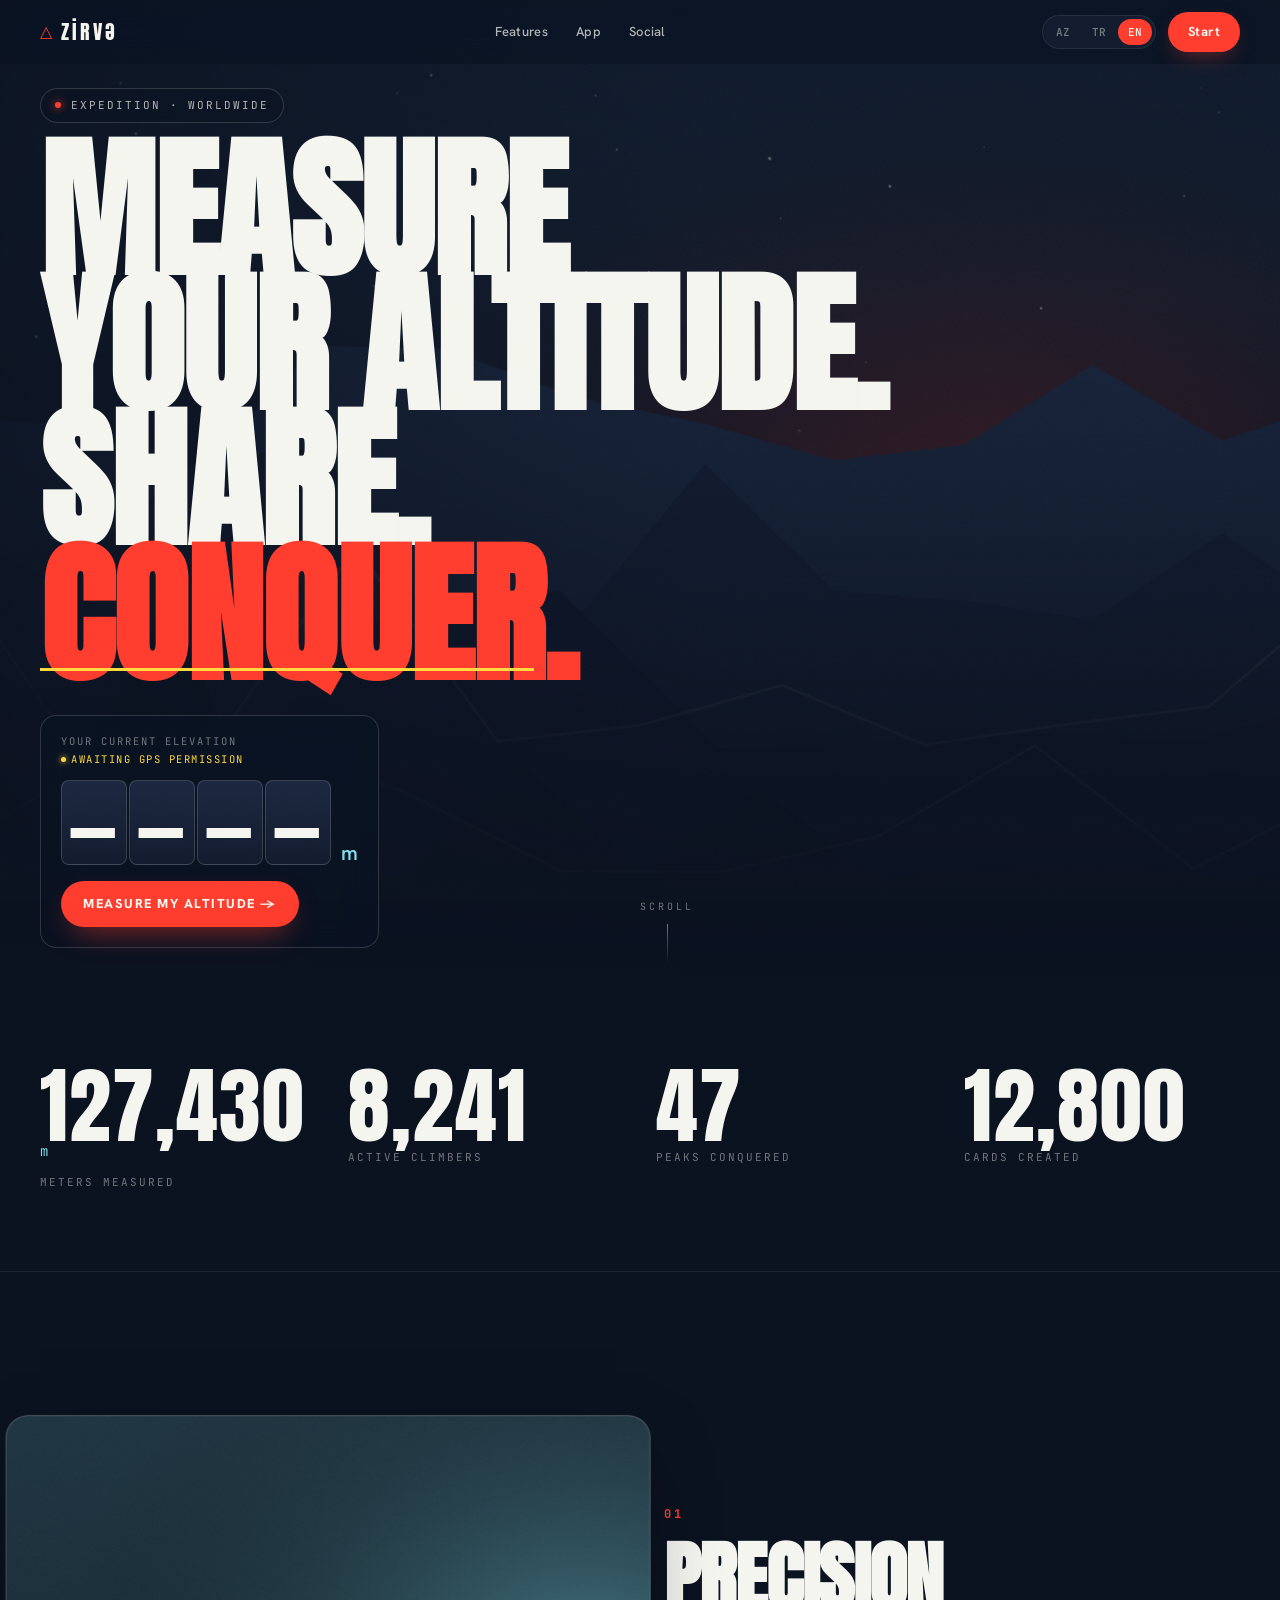
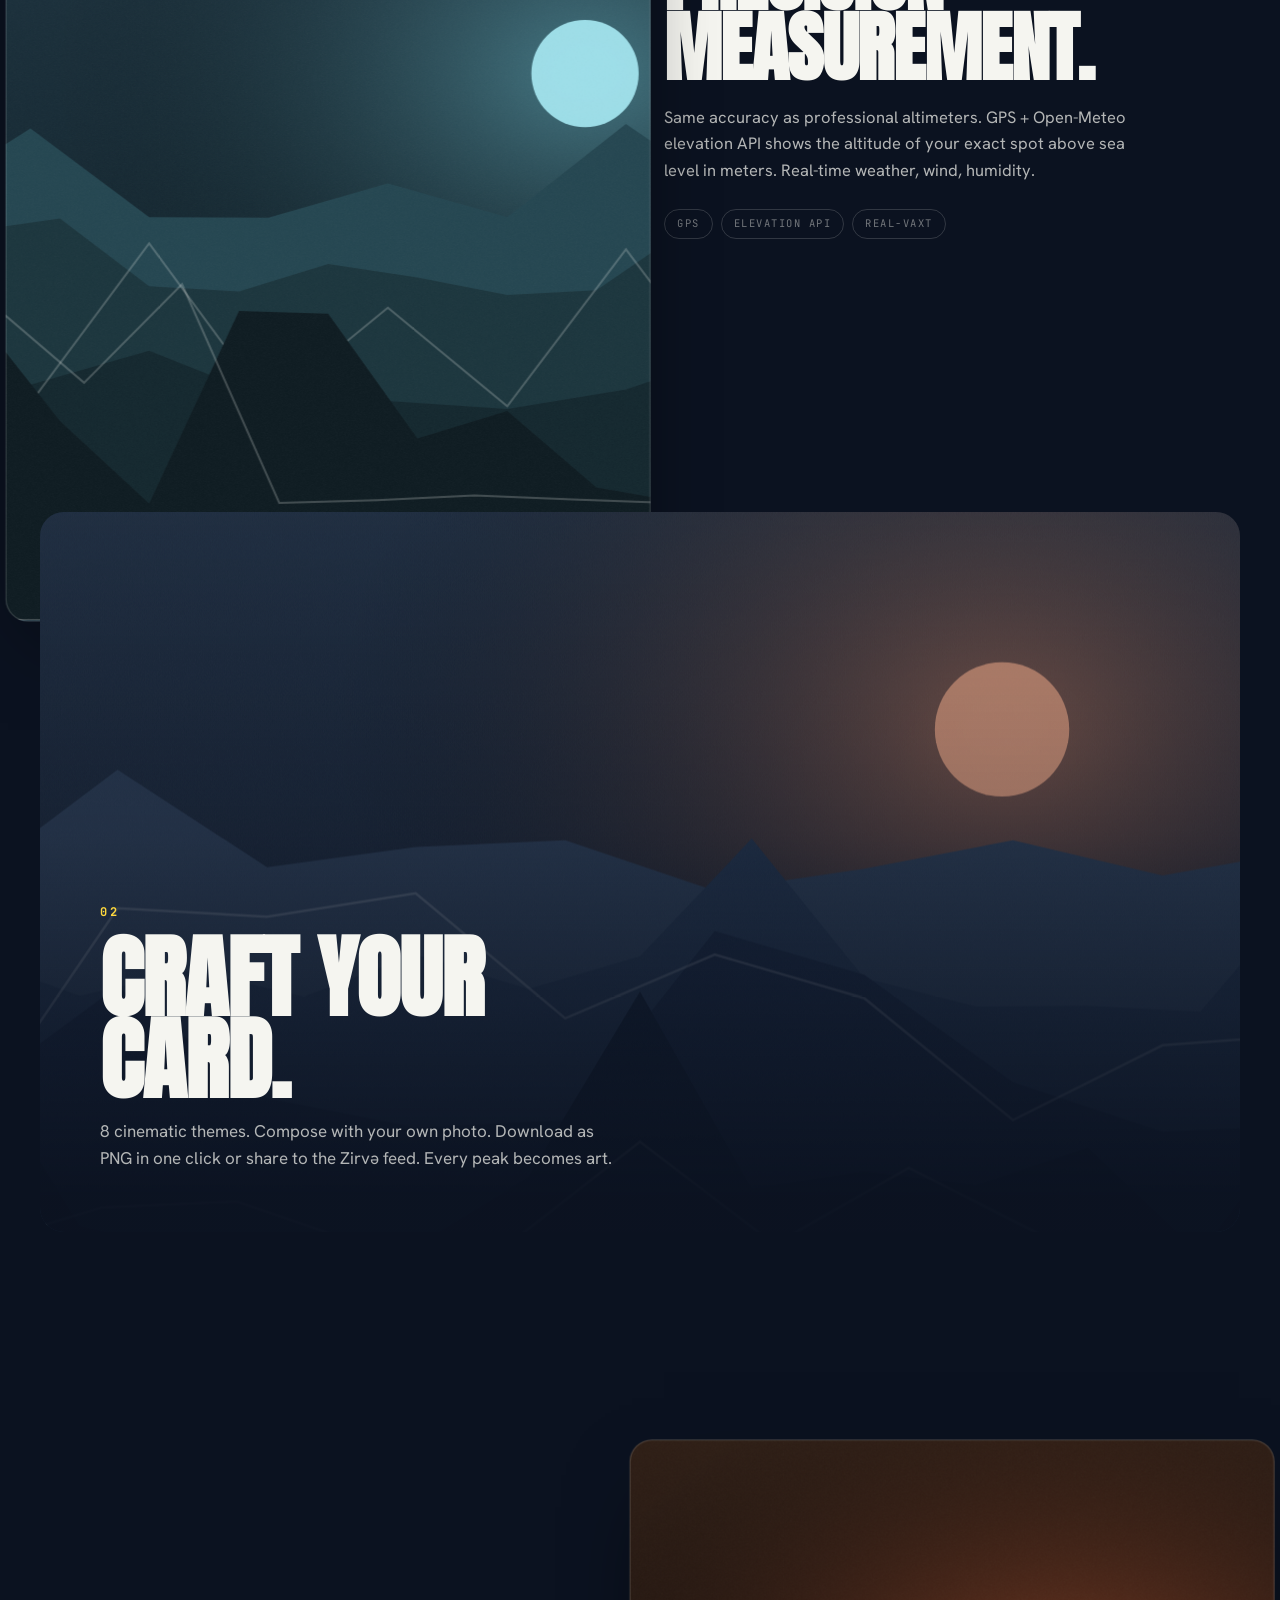
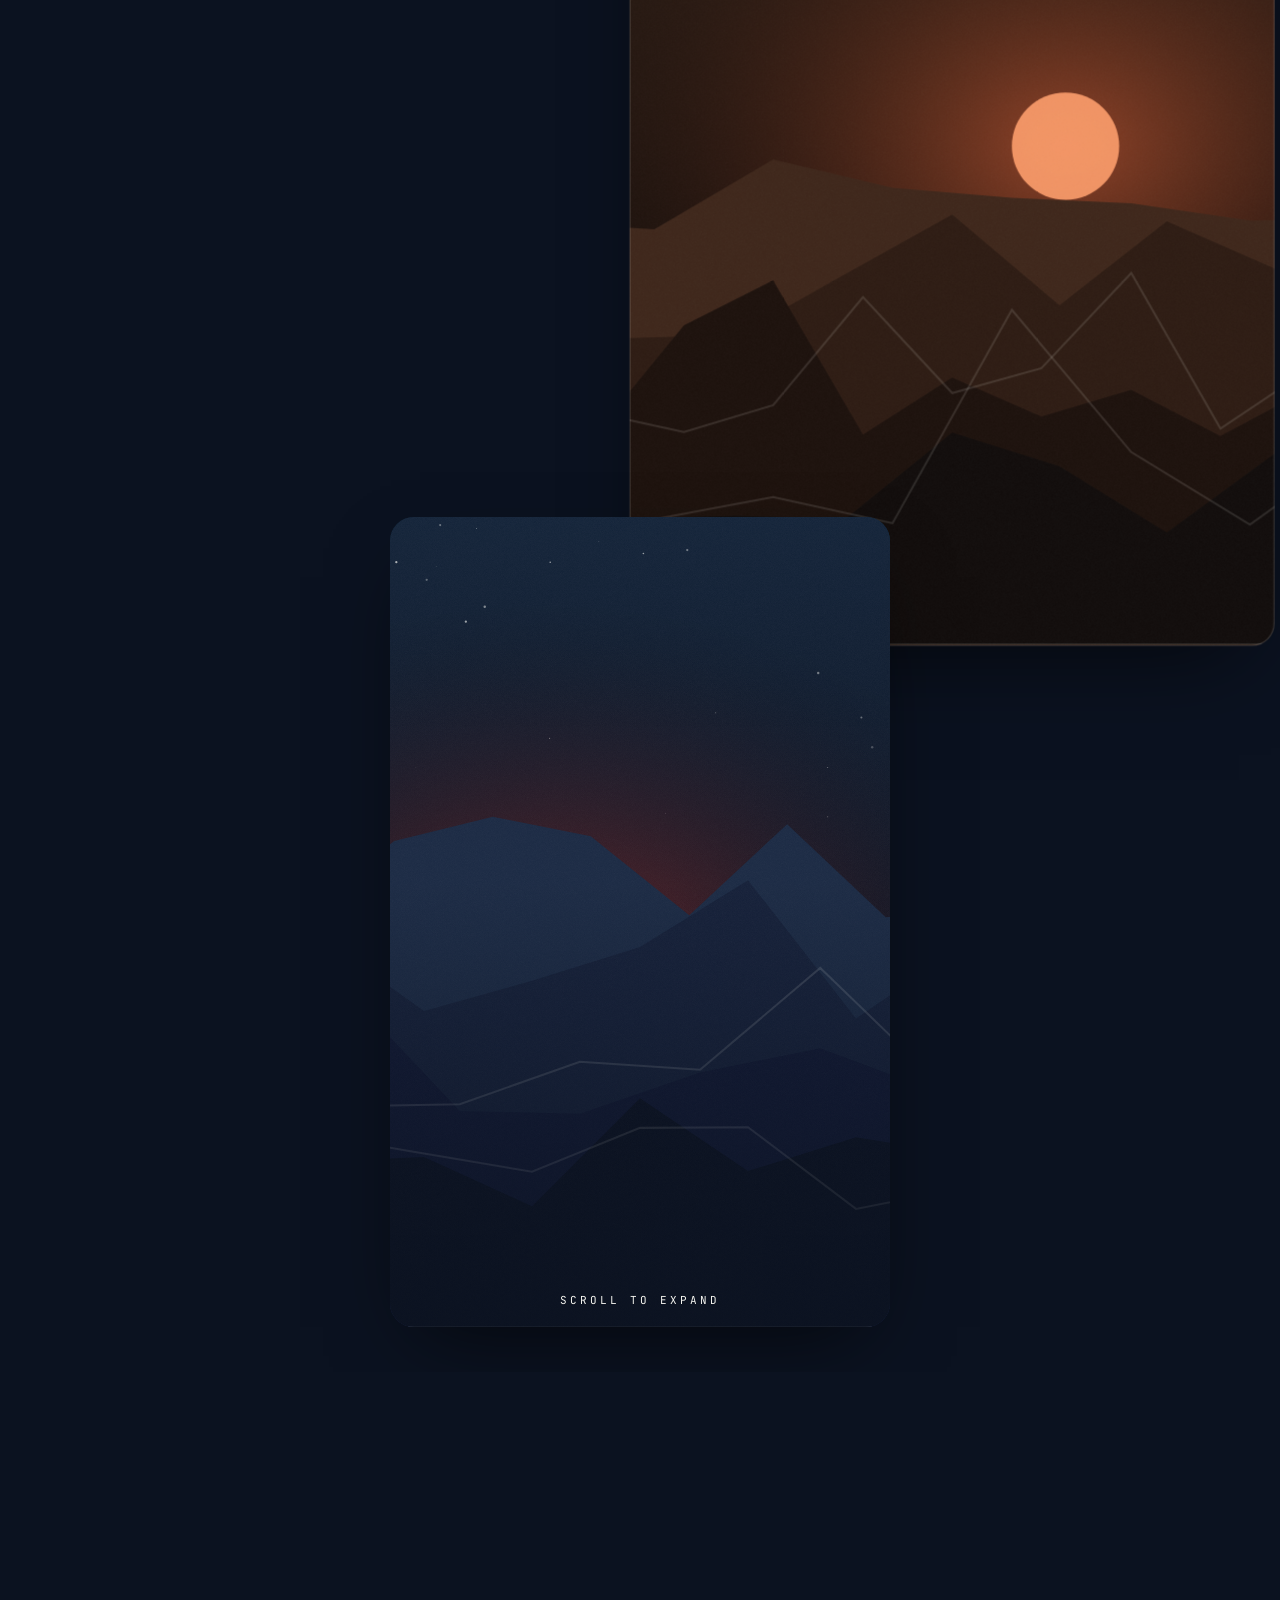
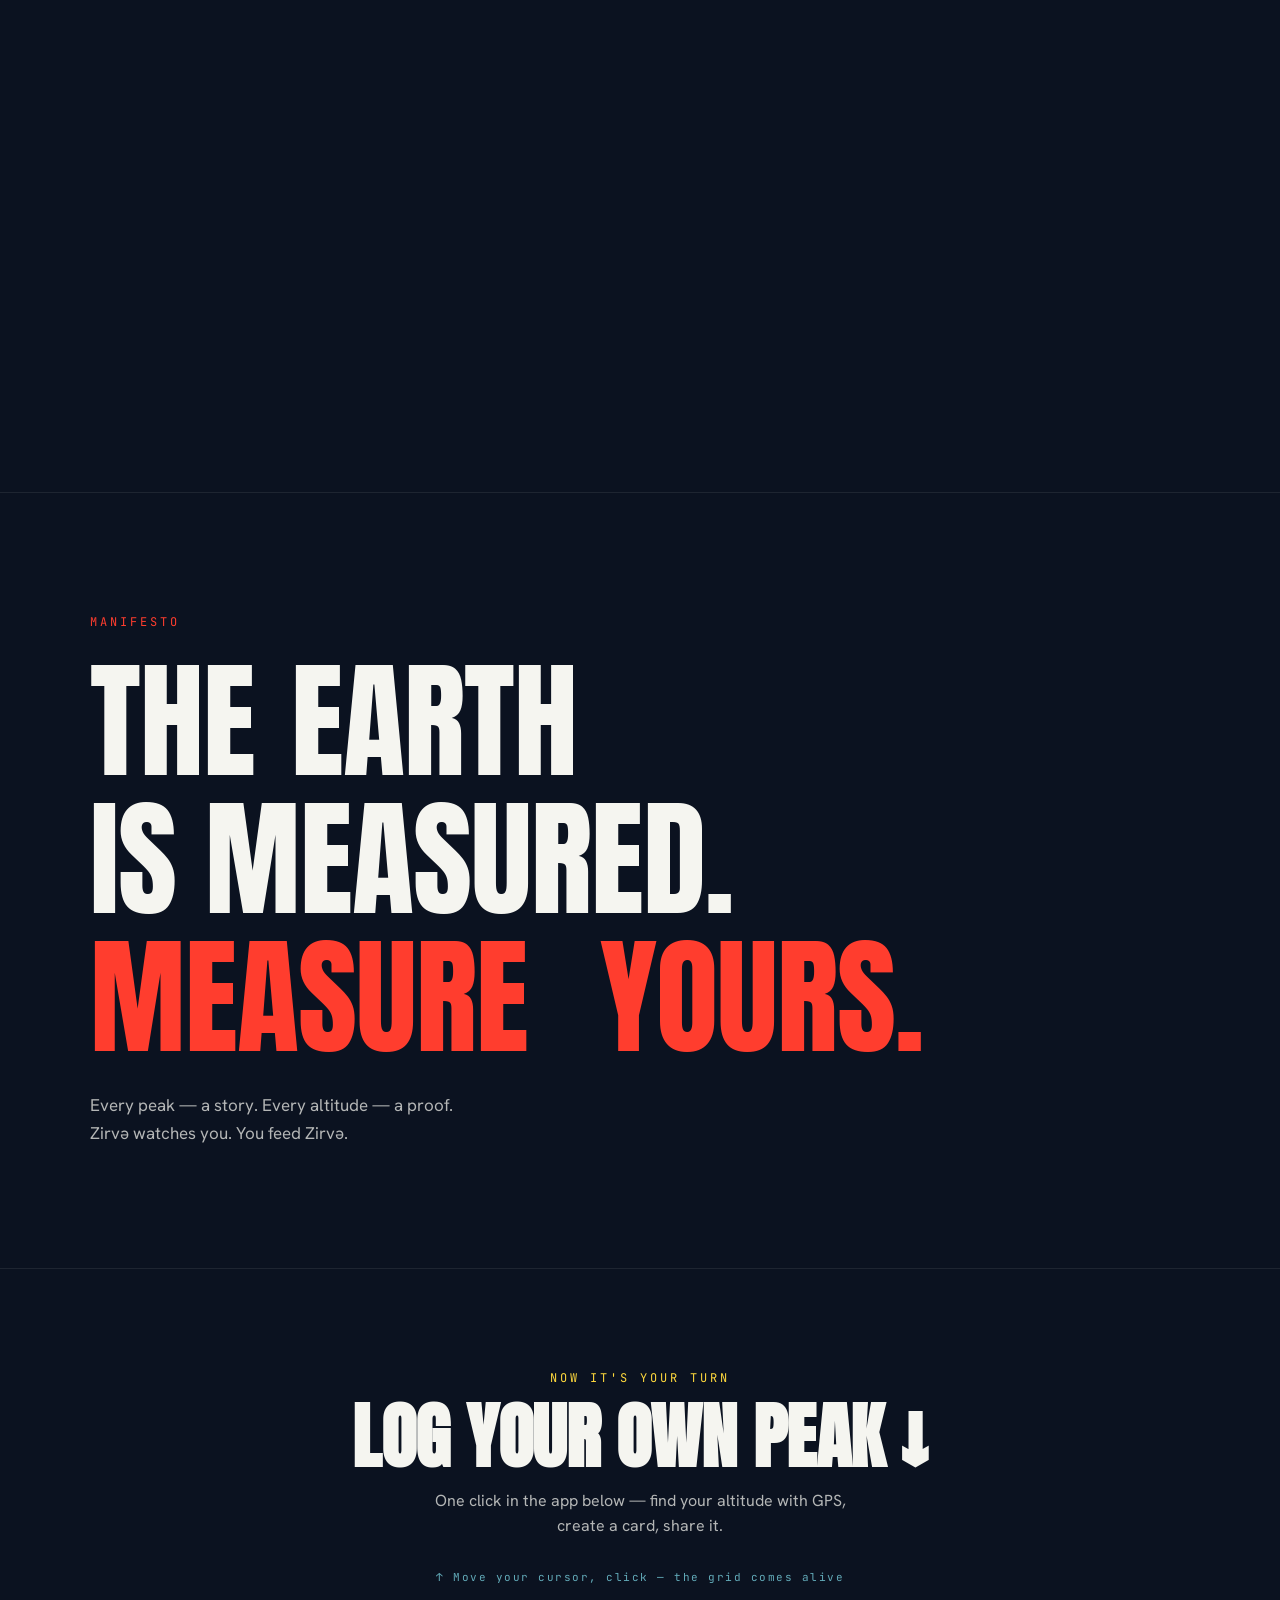
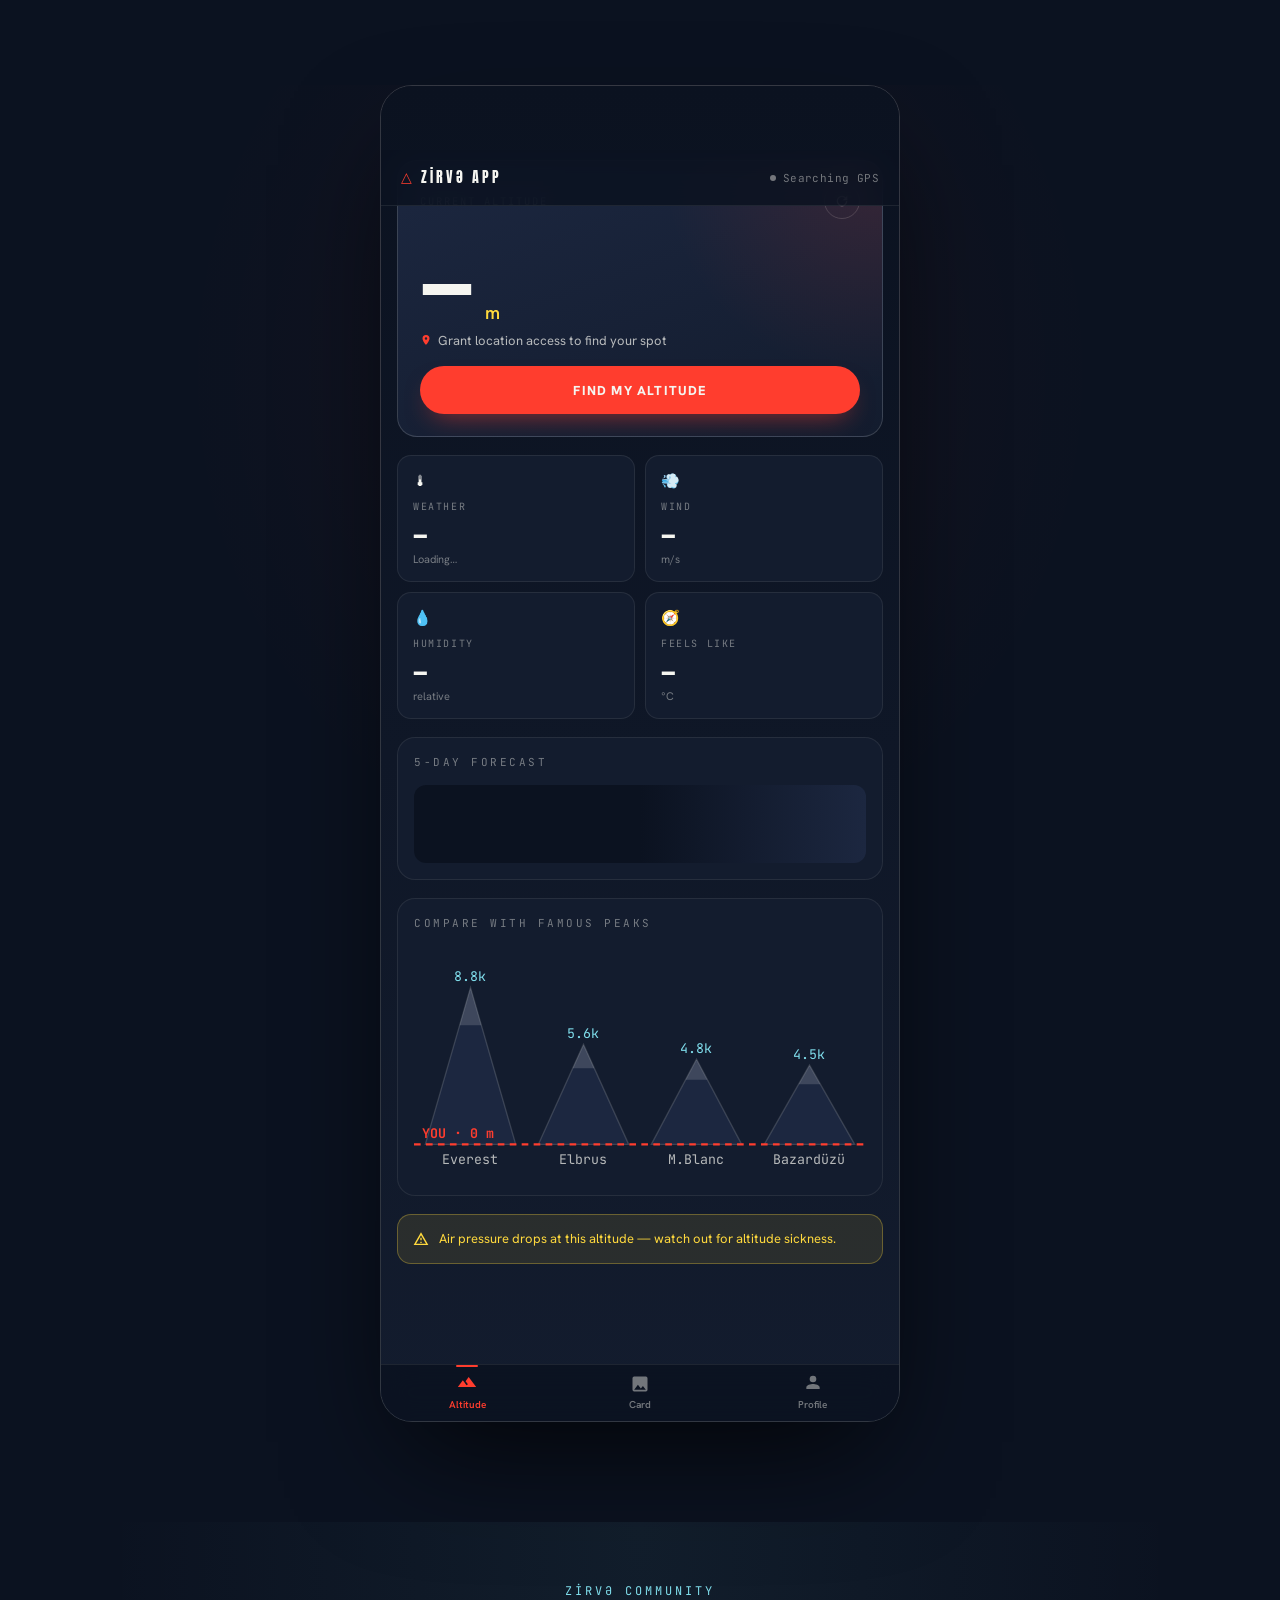
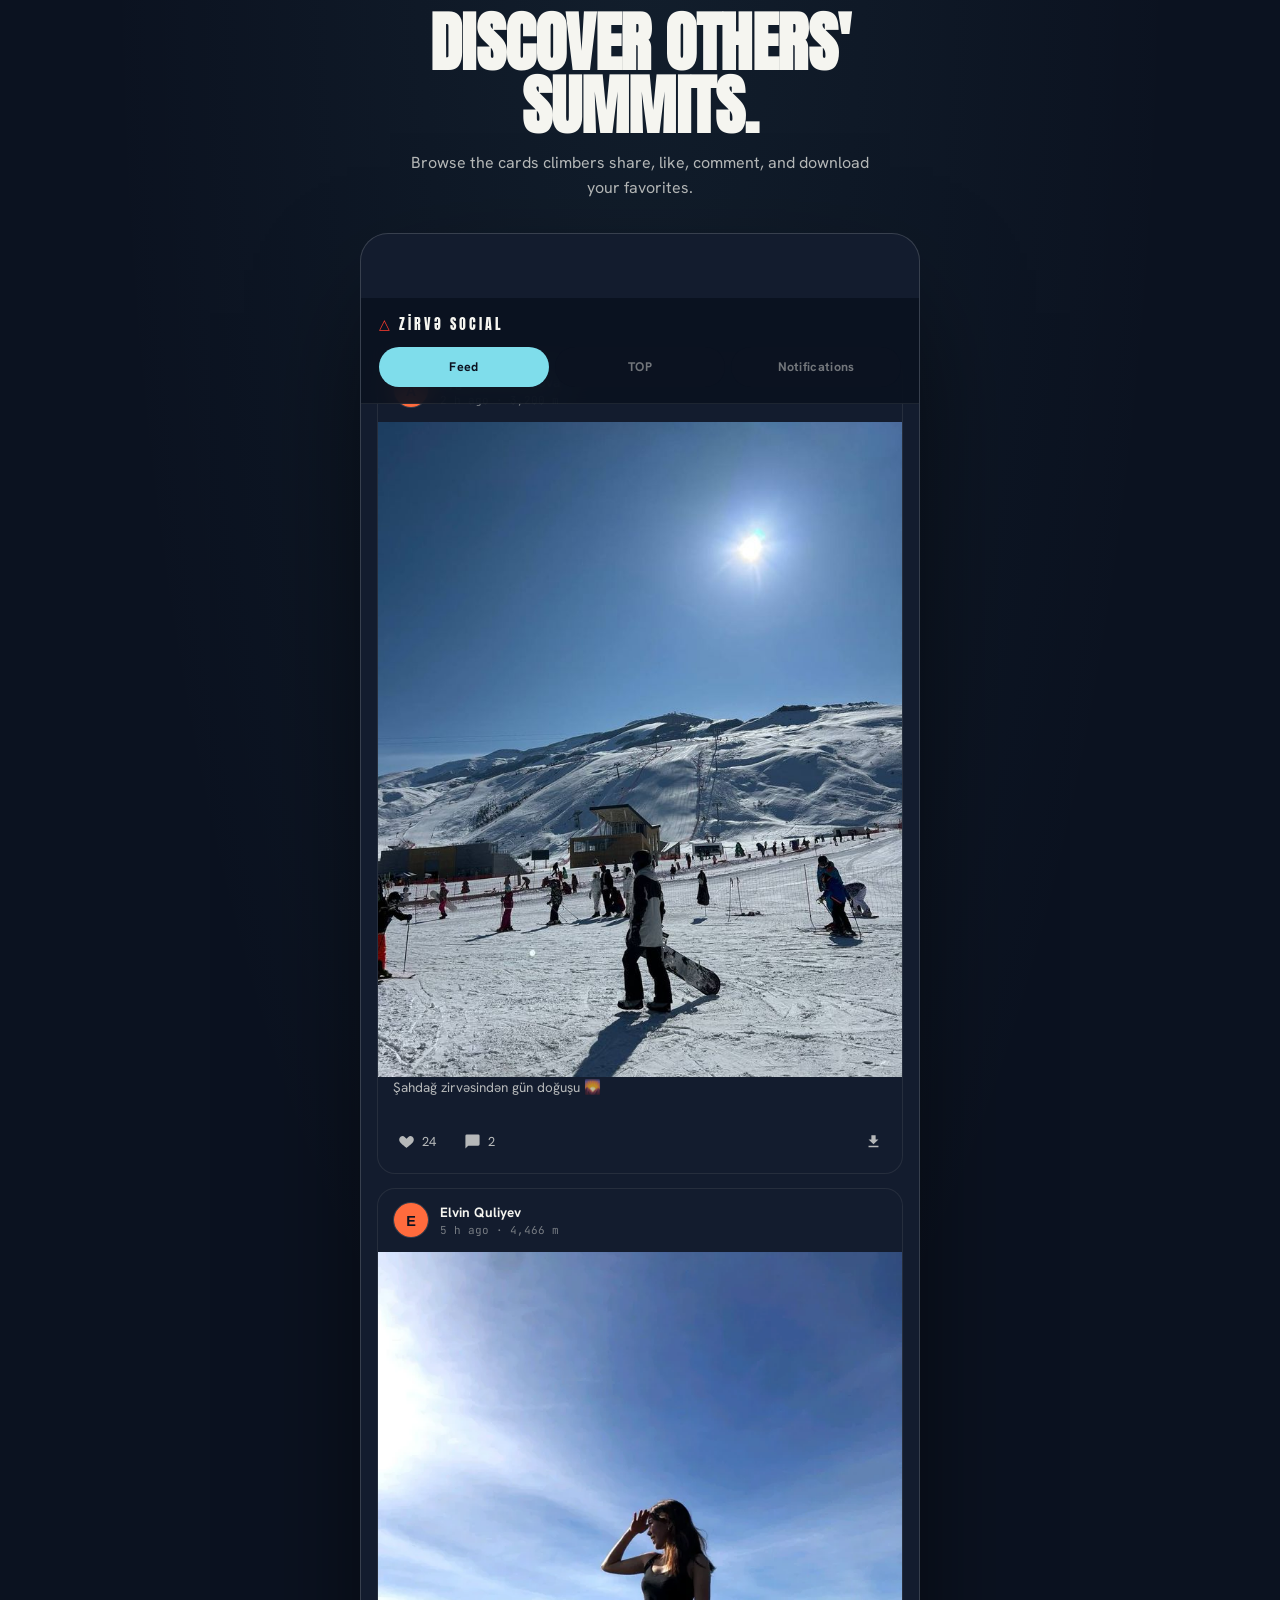
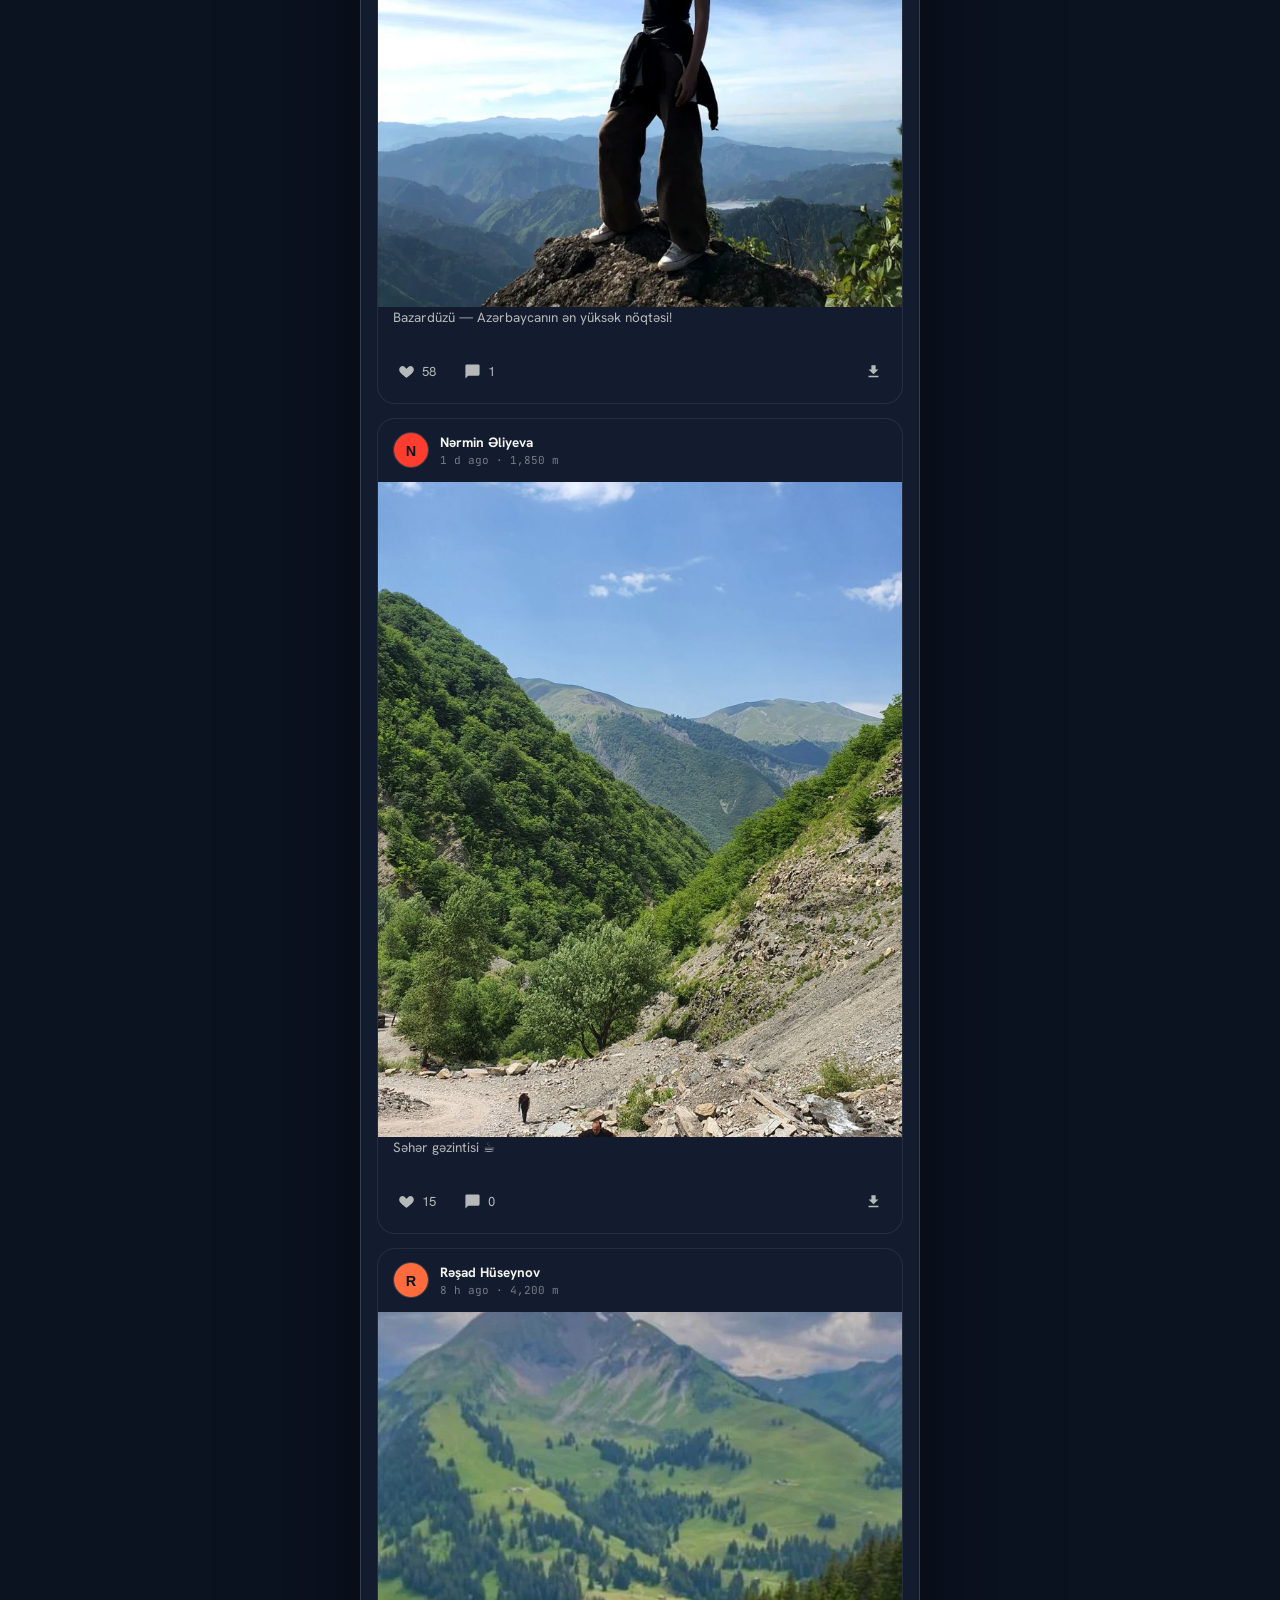
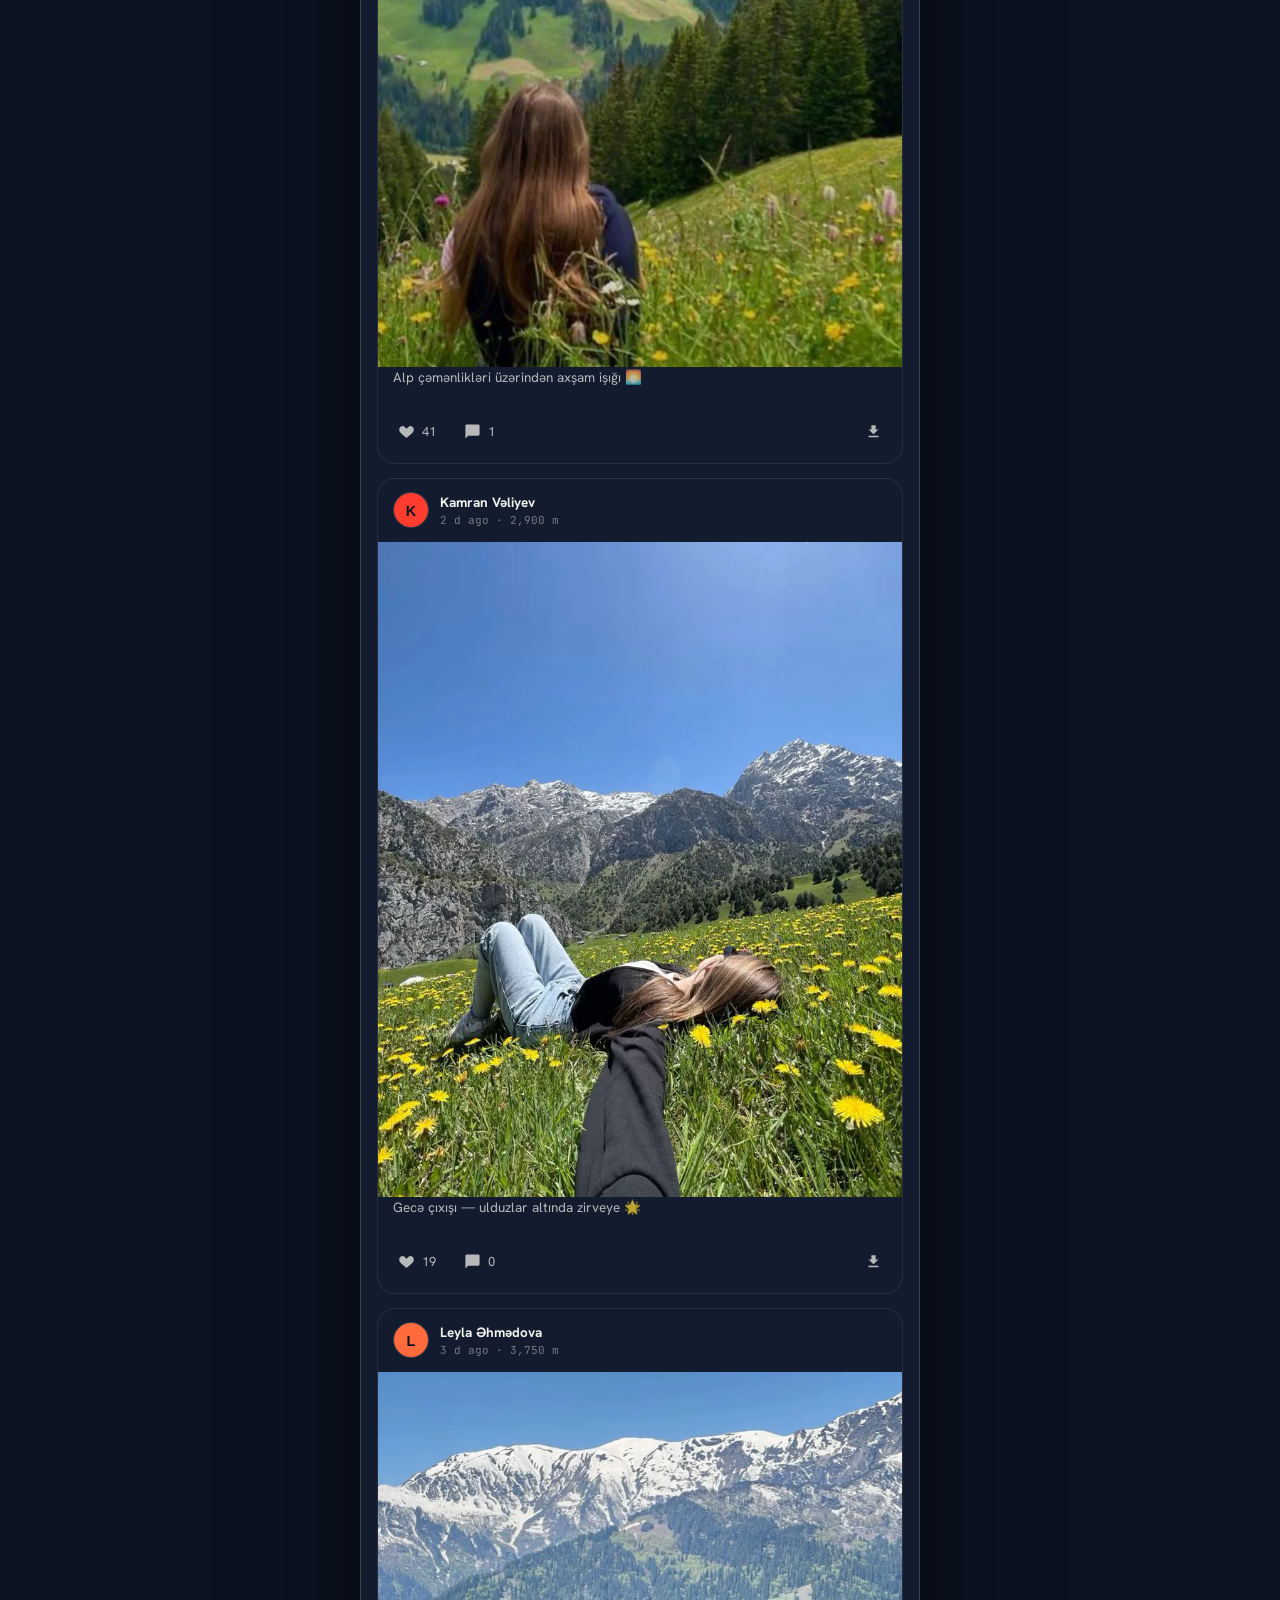
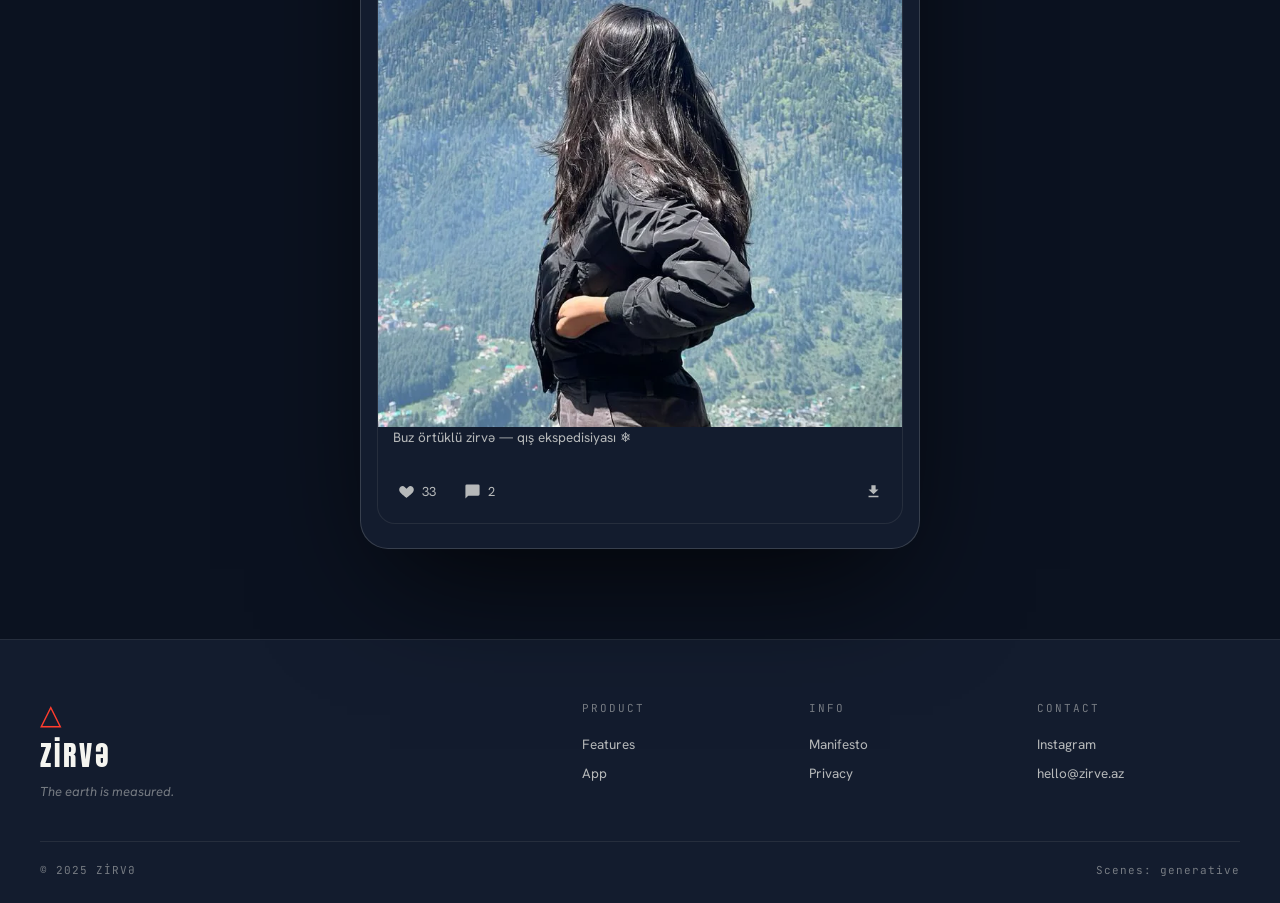
==== commit e6fa3f83: "OG image + sw v3" ====
--- a/index.html
+++ b/index.html
@@ -15,7 +15,10 @@
 <meta property="og:type" content="website">
 <meta property="og:title" content="ZİRVƏ — Hündürlüyünü ölç. Paylaş. Fəth et.">
 <meta property="og:description" content="Dağçılar üçün premium GPS hündürlük platforması. Zirvələrini kəşf et, kartlar yarat, liderlik tablosunda irəlilə.">
-<meta property="og:image" content="og-image.jpg">
+<meta property="og:image" content="https://zirve-pro.netlify.app/og-image.svg">
+<meta property="og:image:width" content="1200">
+<meta property="og:image:height" content="630">
+<meta property="og:url" content="https://zirve-pro.netlify.app">
 <meta name="twitter:card" content="summary_large_image">
 <link rel="preconnect" href="https://fonts.googleapis.com">
 <link rel="preconnect" href="https://fonts.gstatic.com" crossorigin>
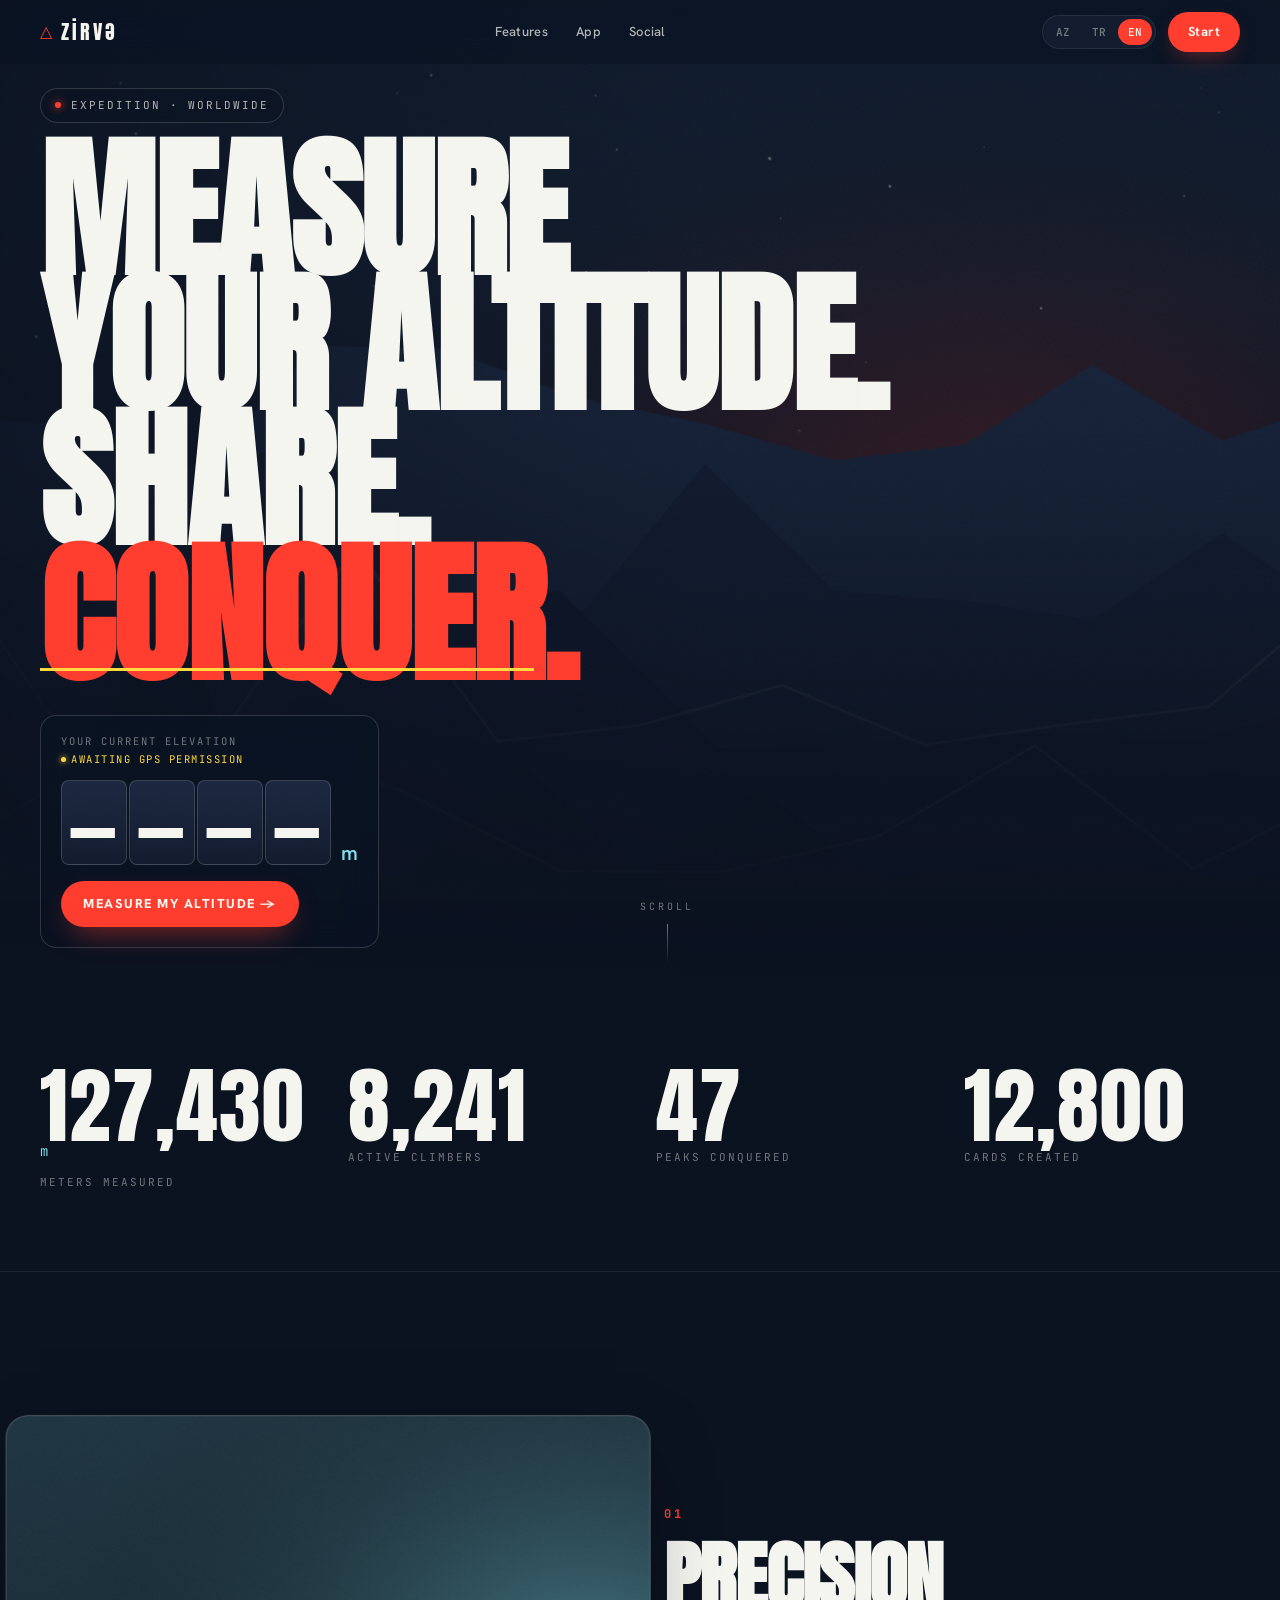
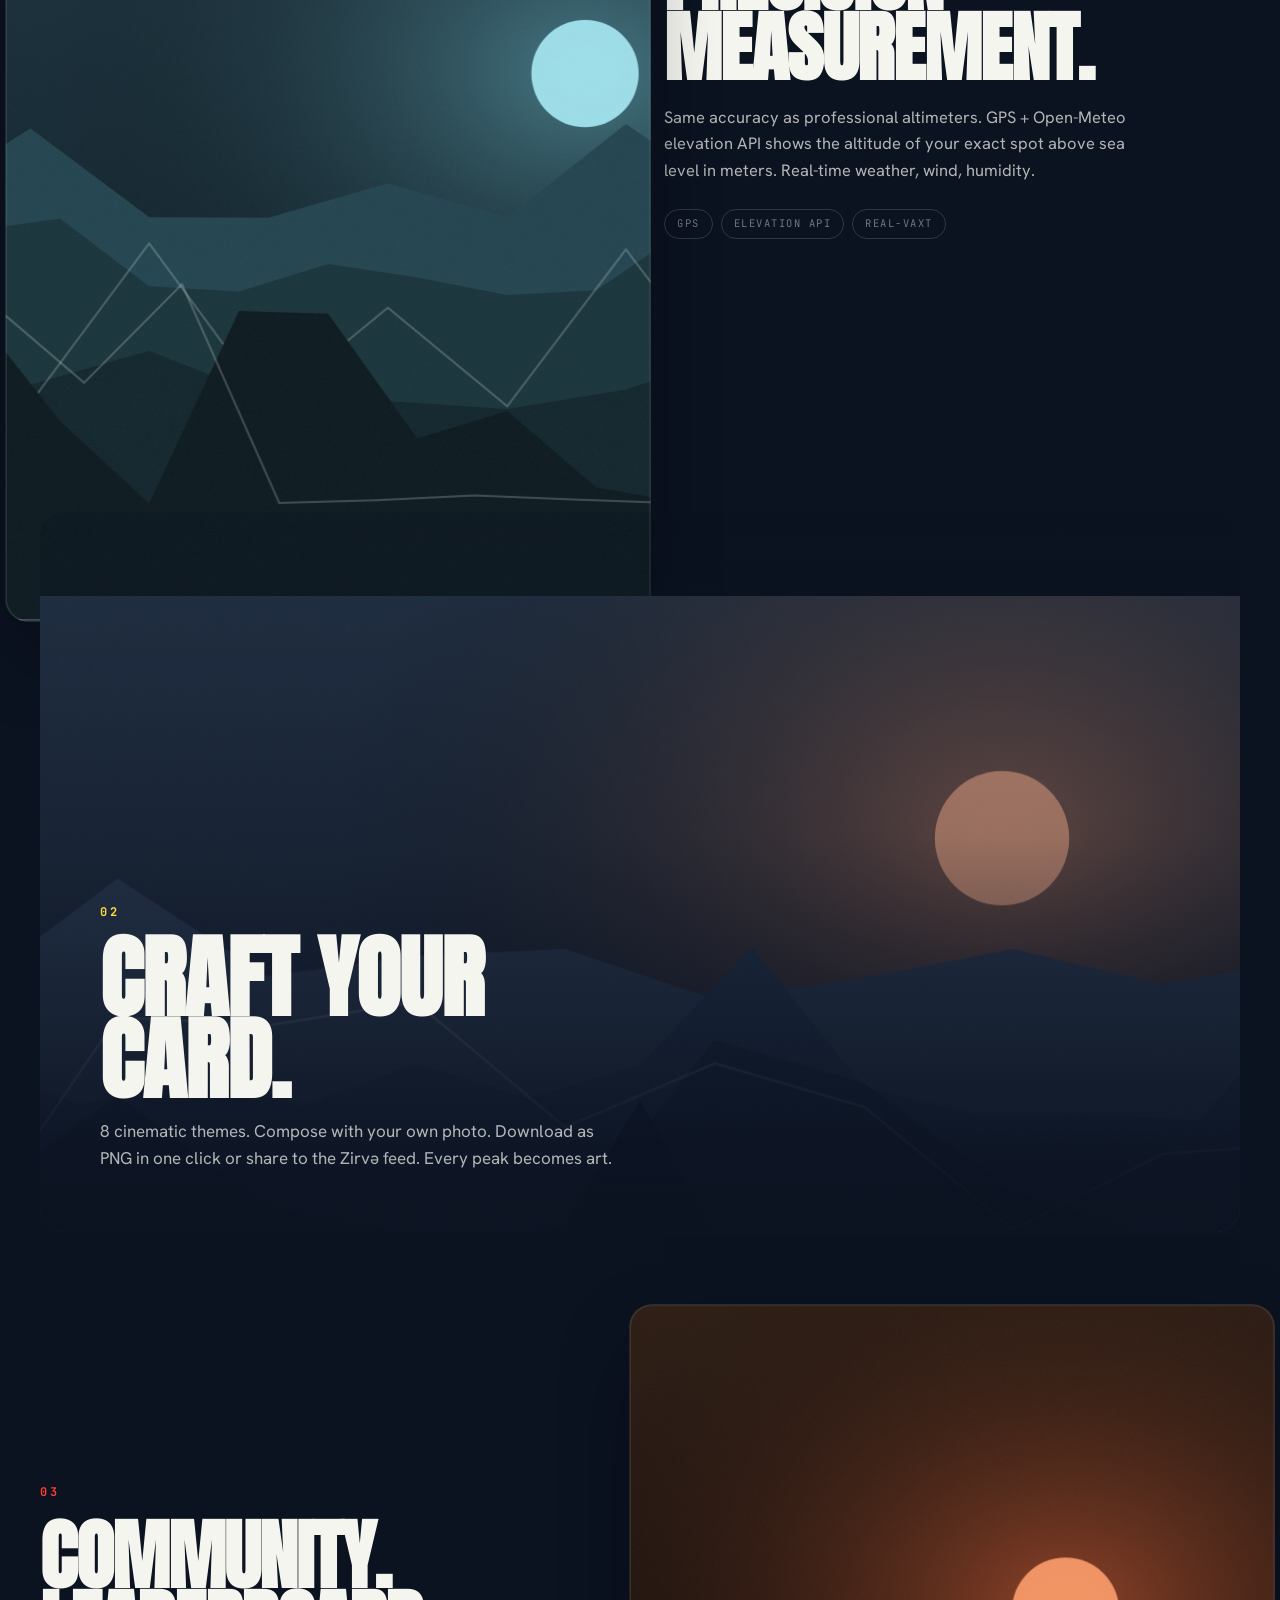
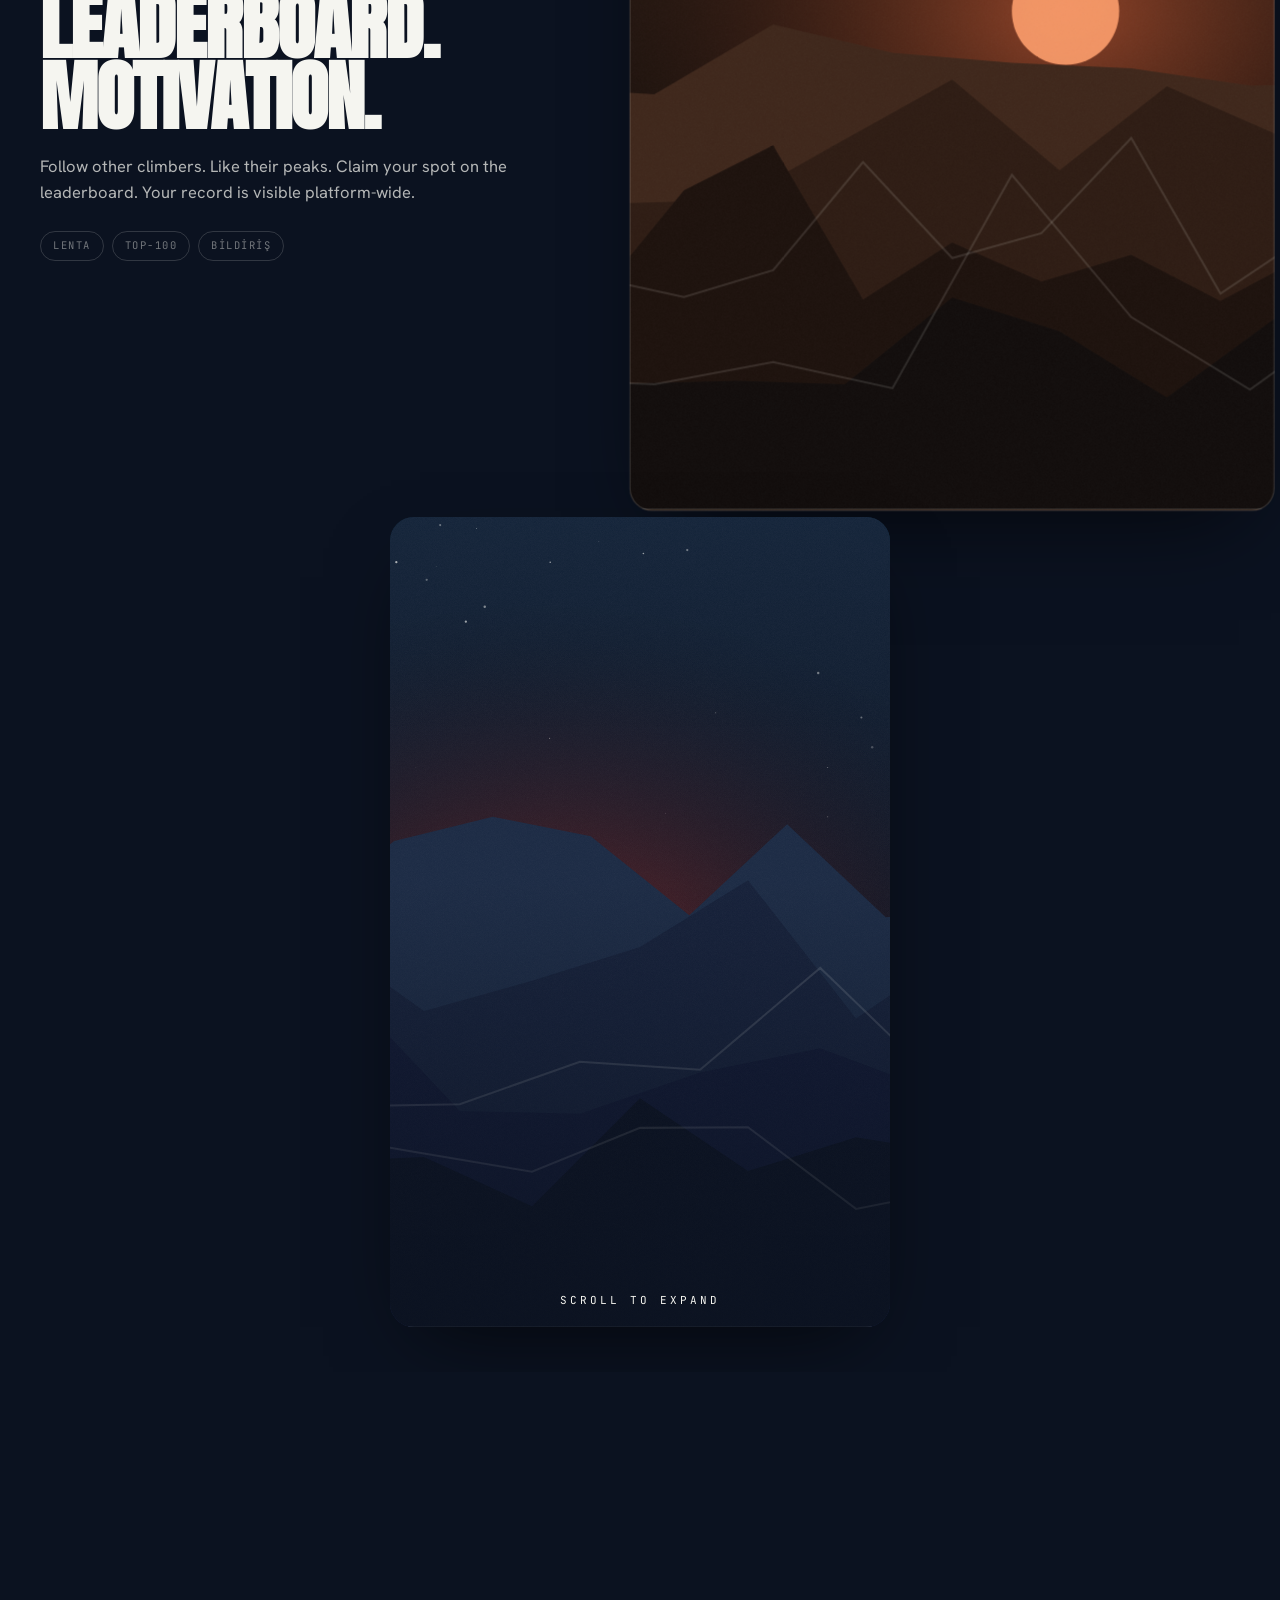
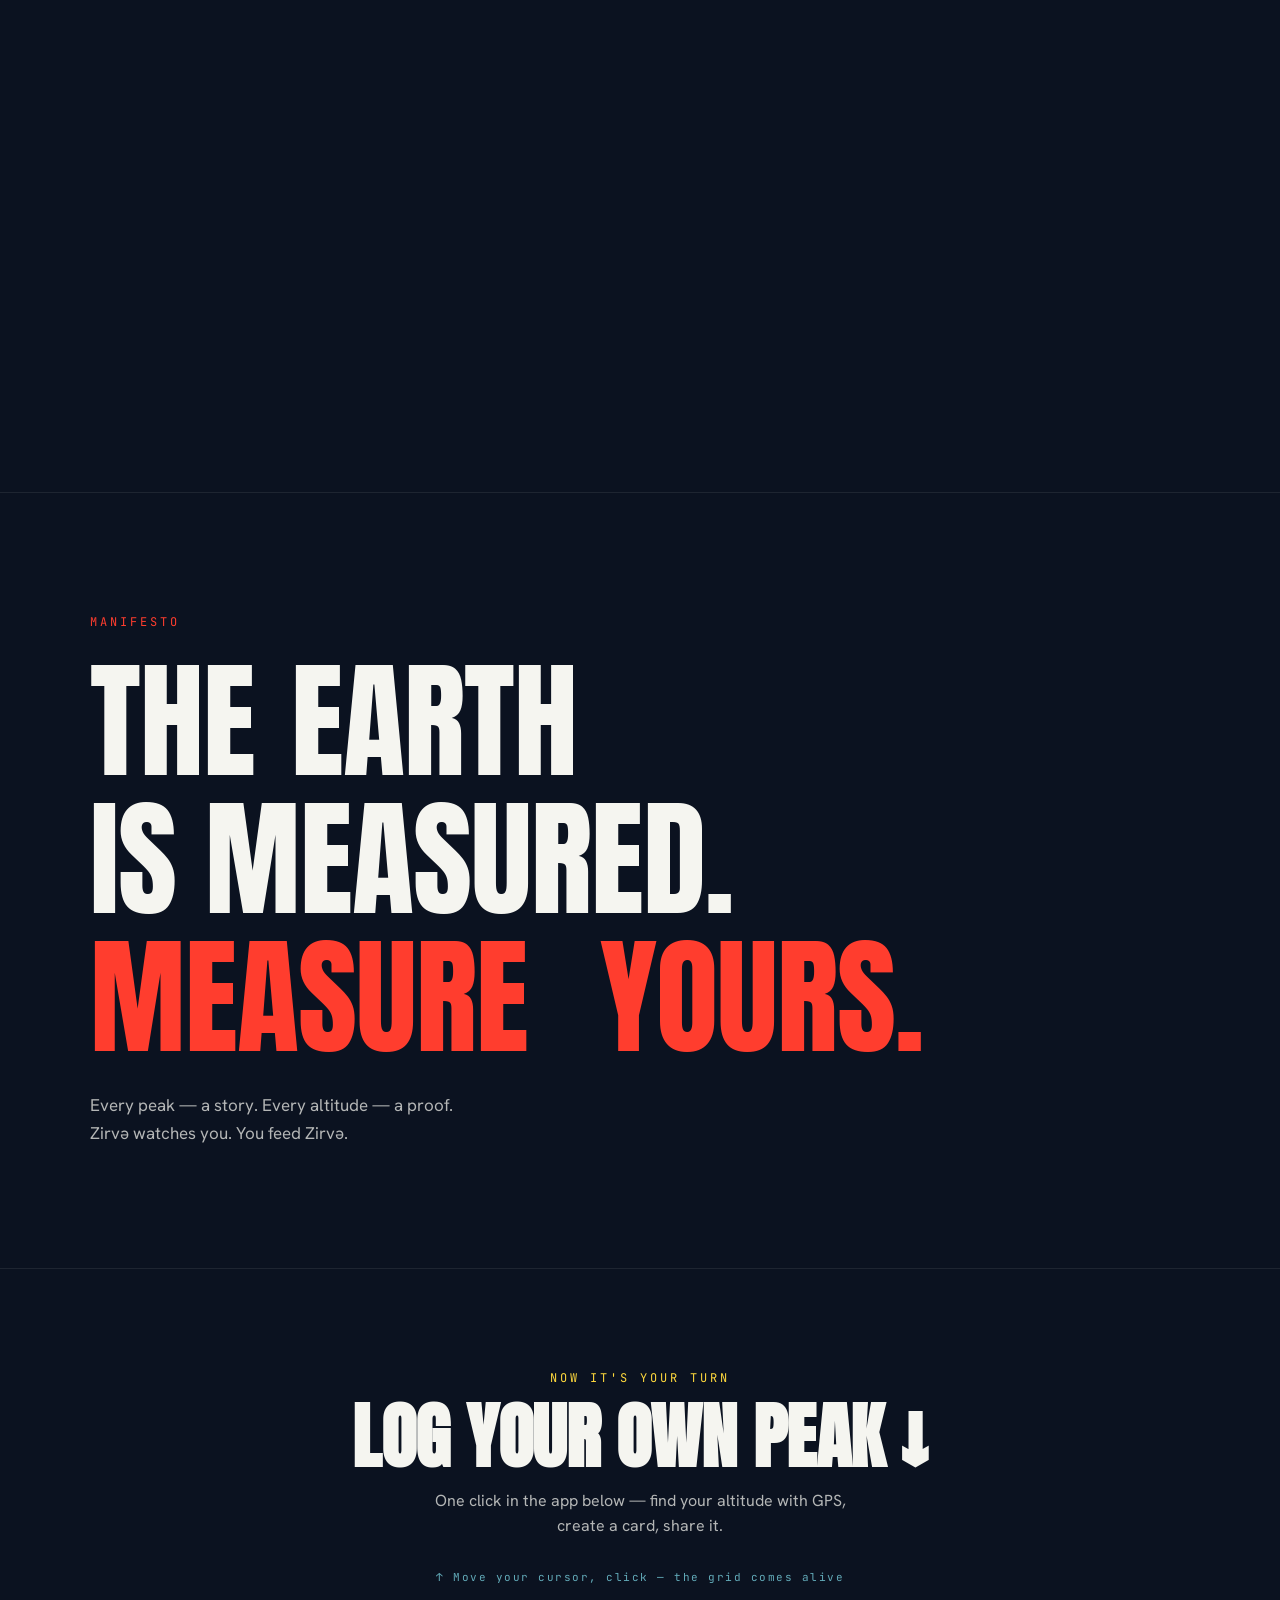
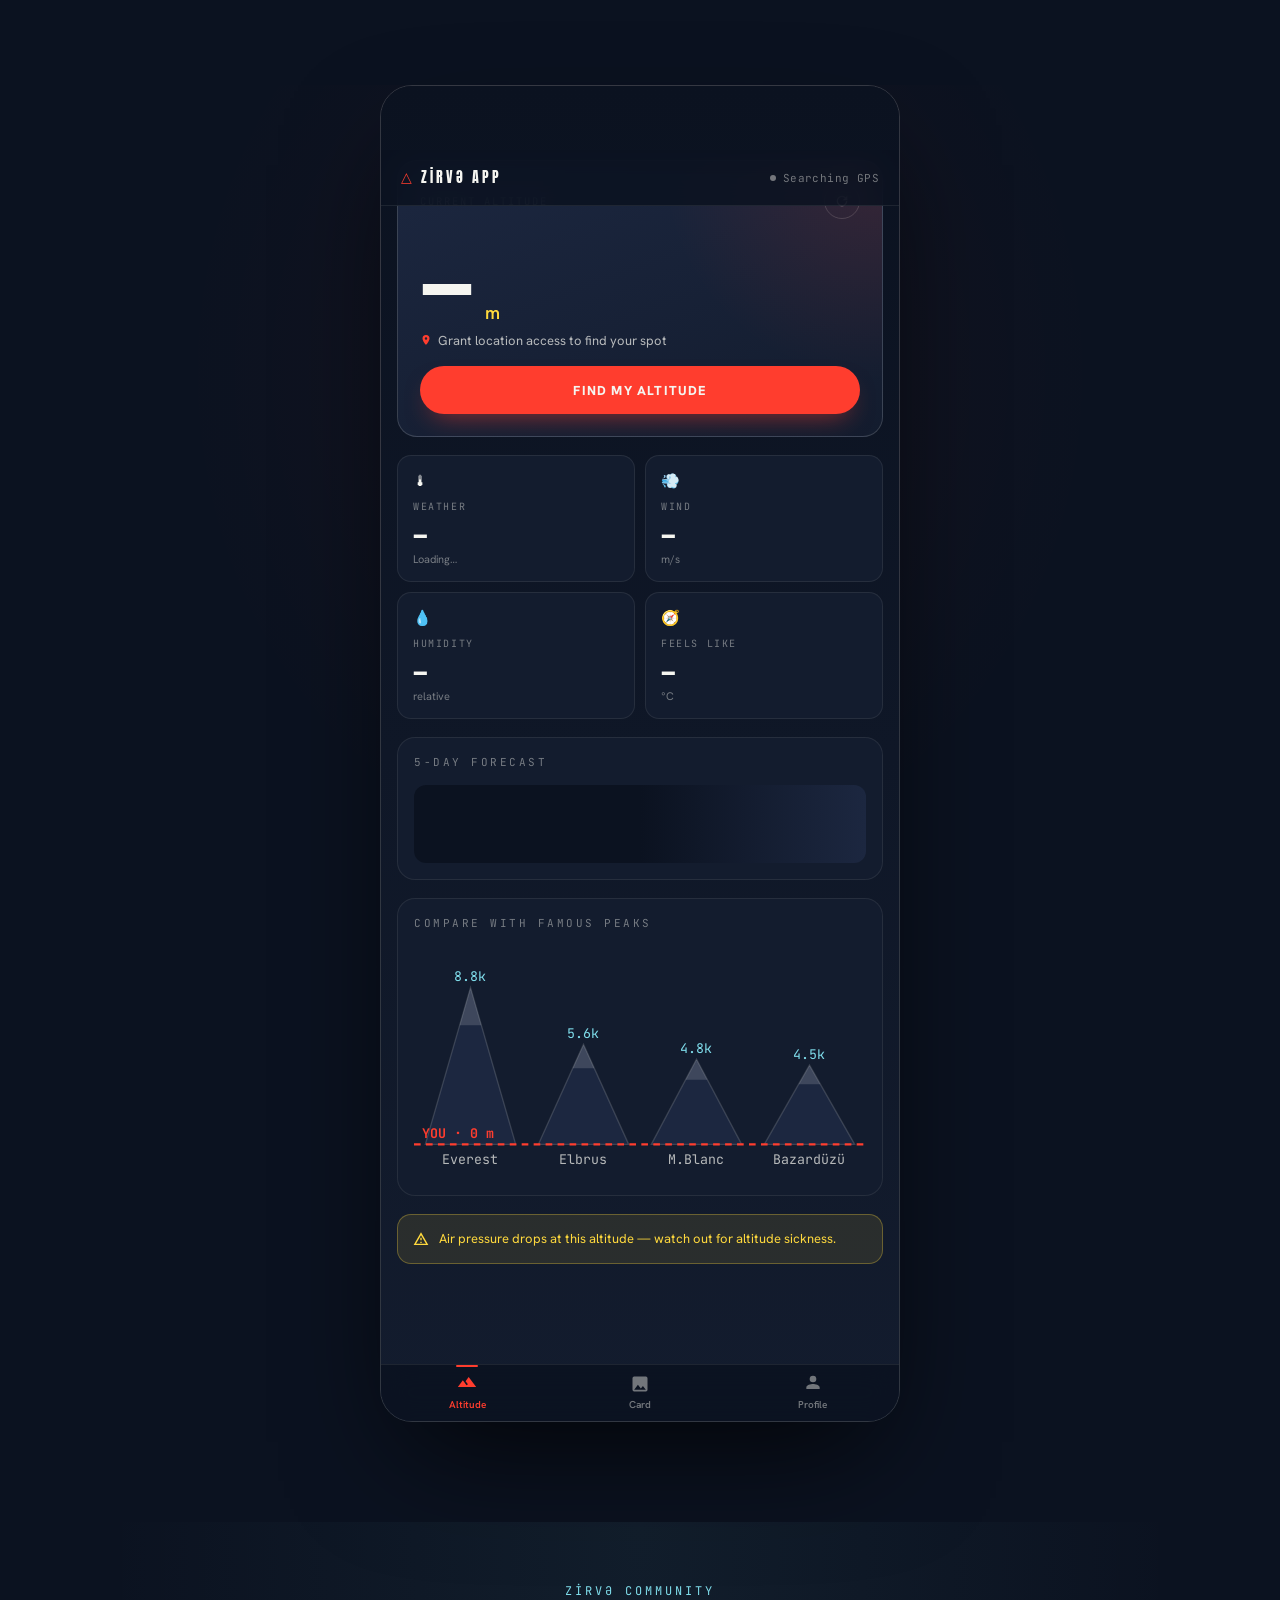
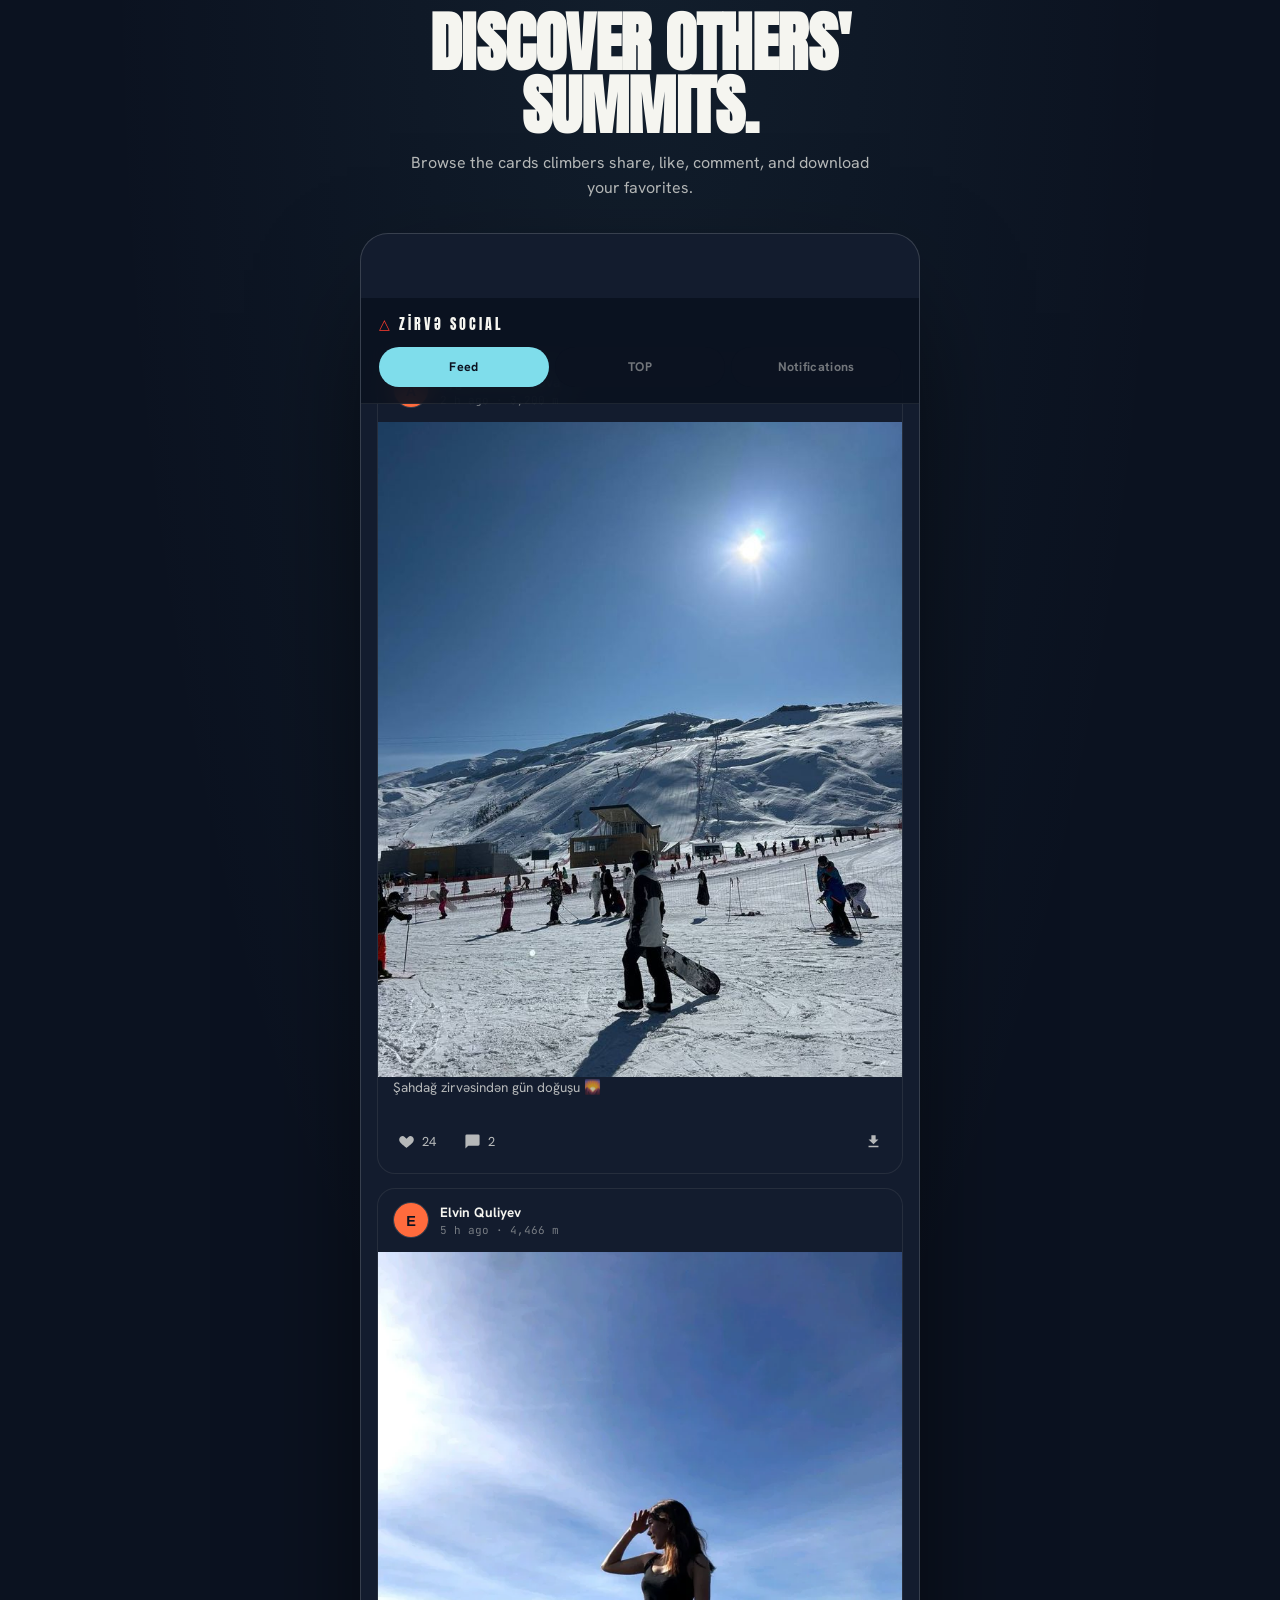
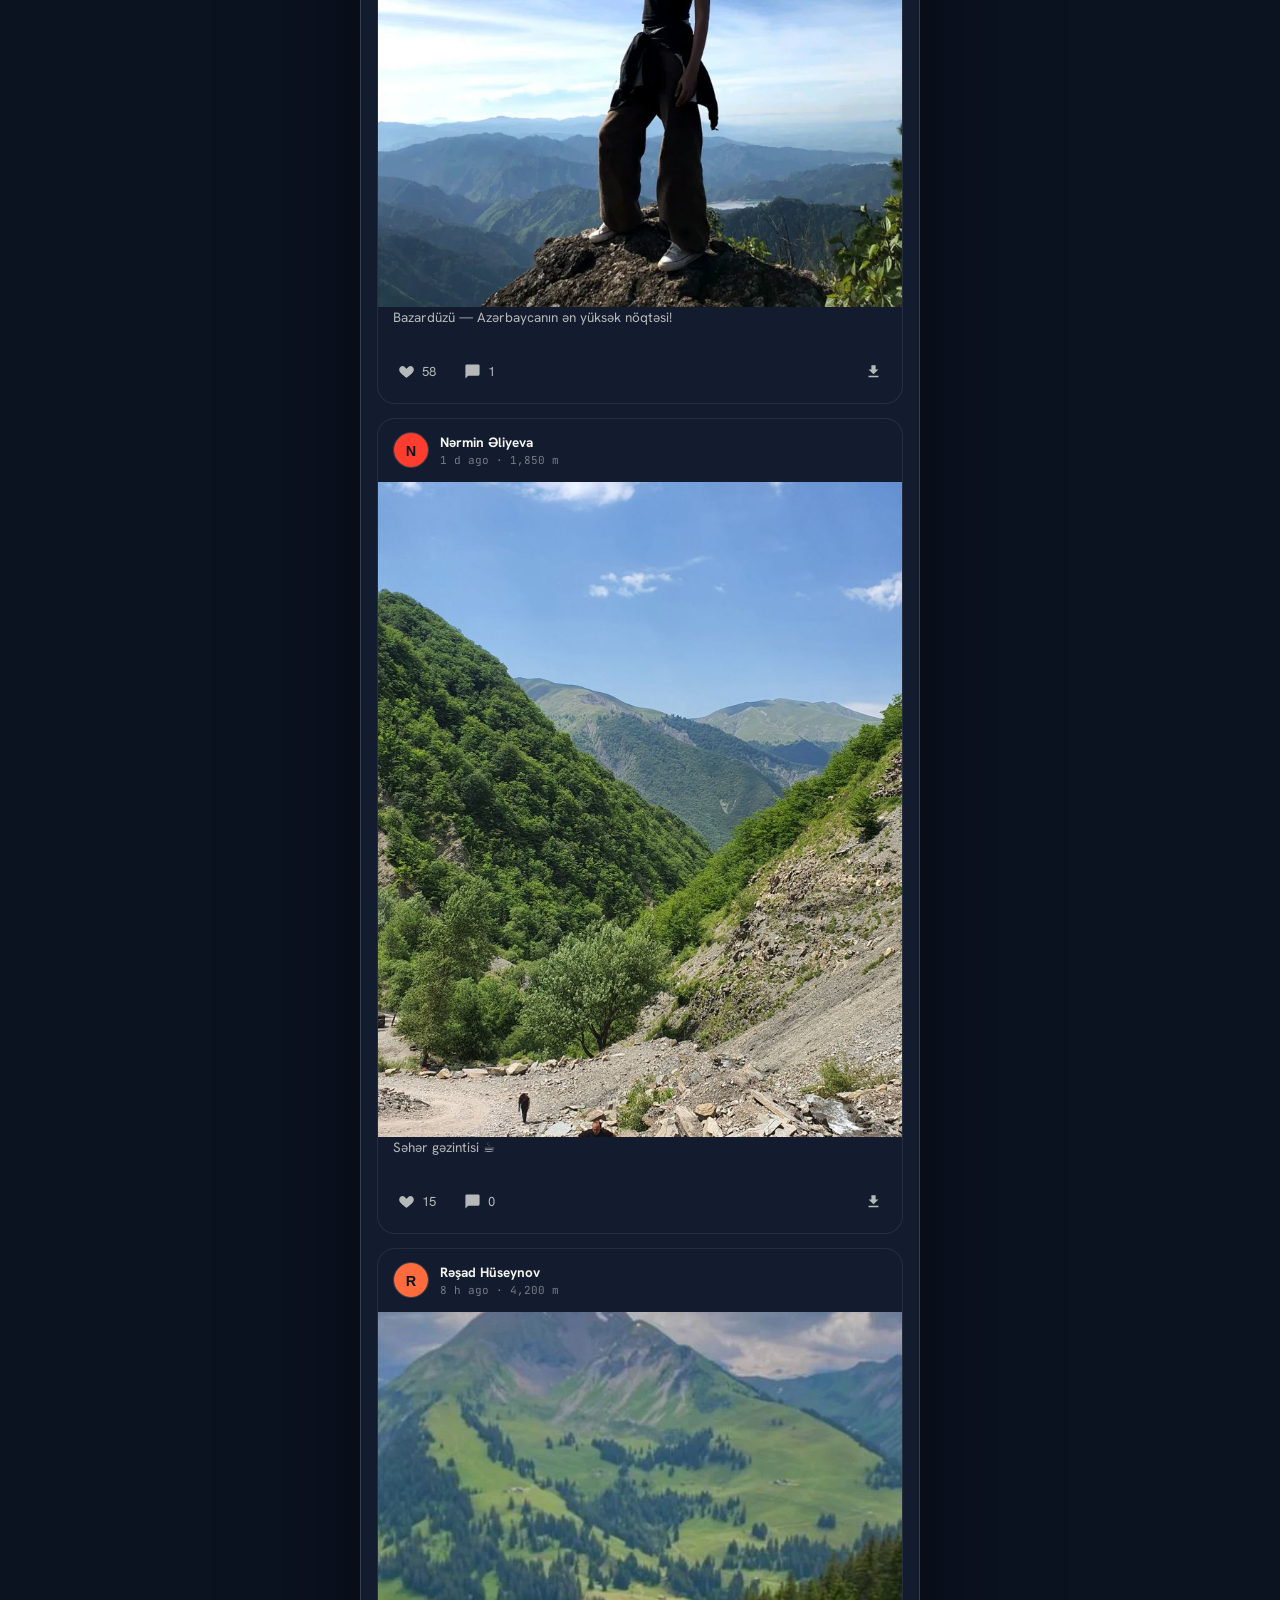
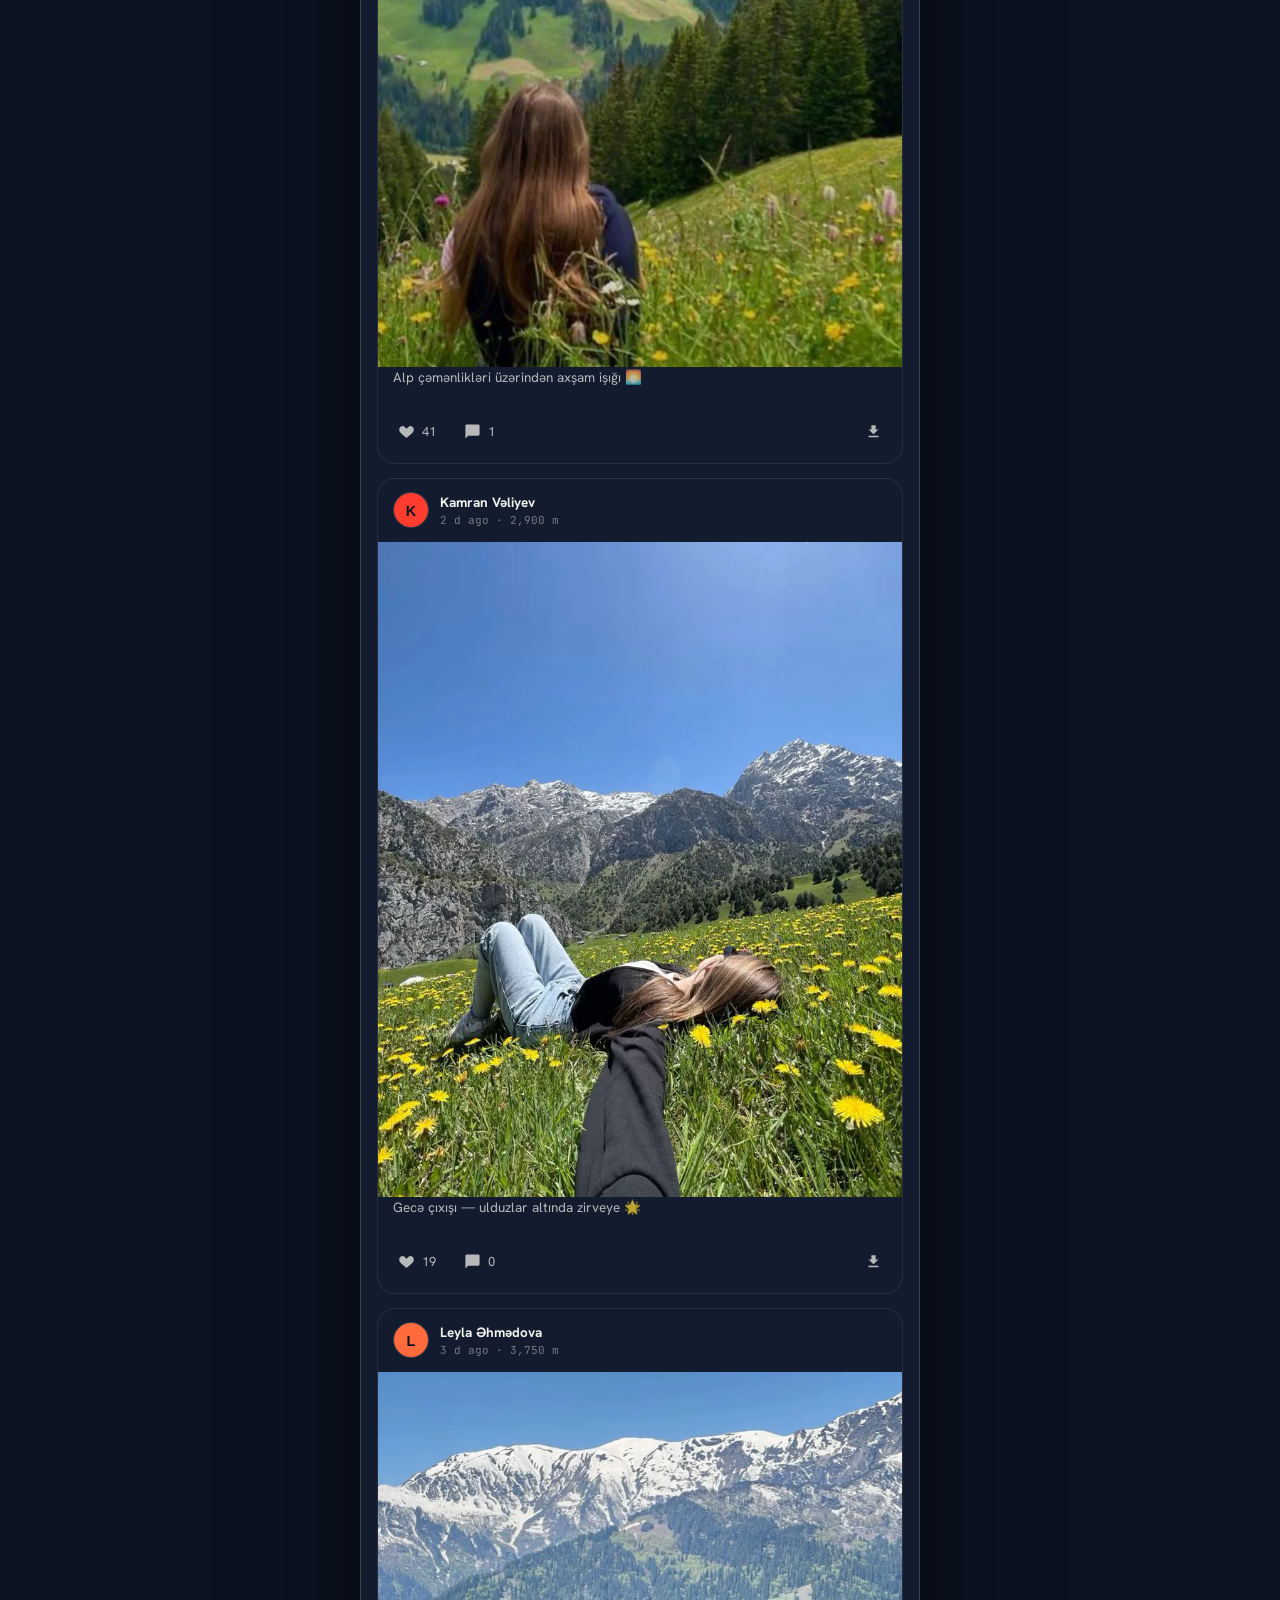
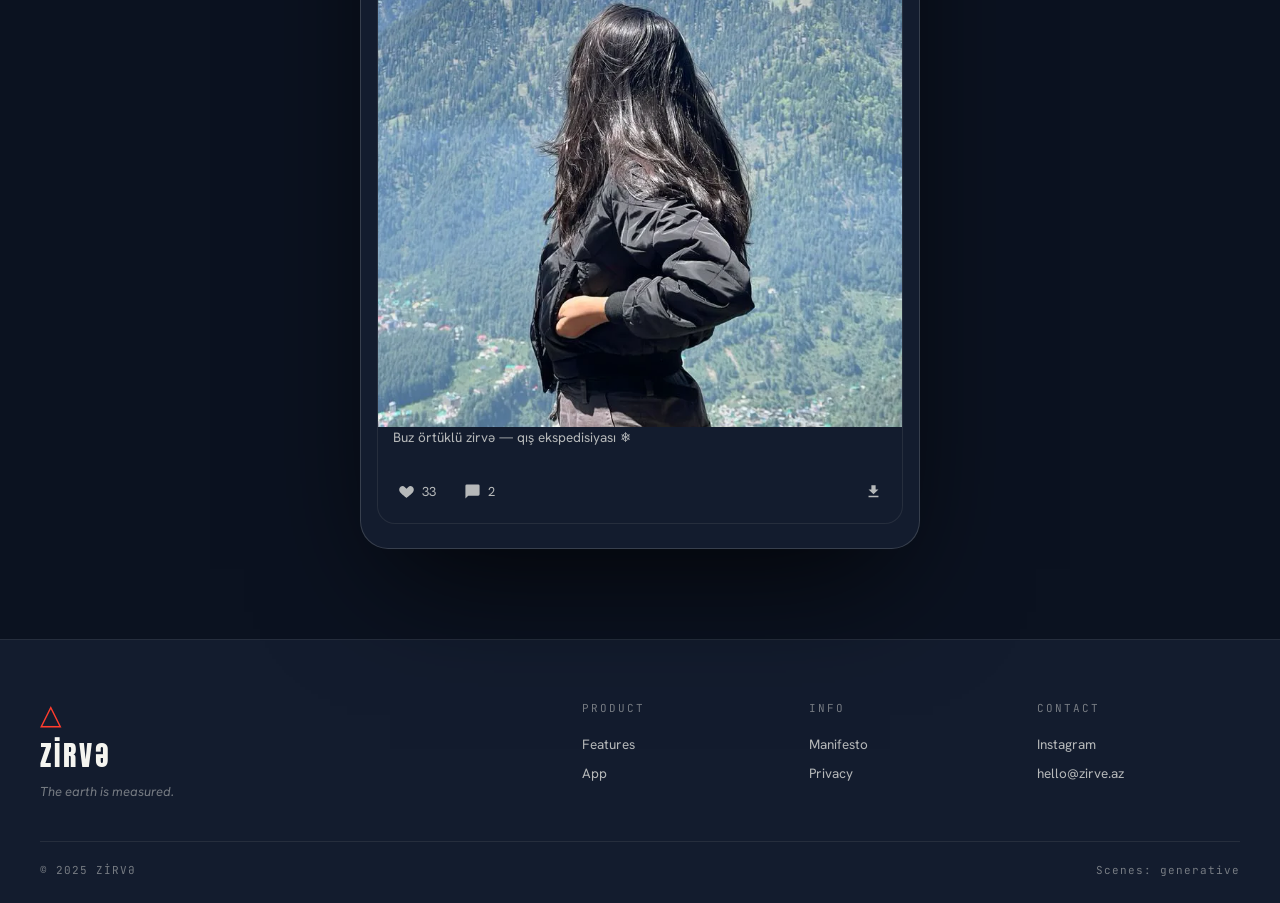
==== commit b89e23f7: "Supabase real sosial - posts/likes/comments cloud + realtime" ====
--- a/index.html
+++ b/index.html
@@ -409,6 +409,14 @@
 
 <div class="toast" id="toast"></div>
 
+<script type="module">
+import { createClient } from 'https://esm.sh/@supabase/supabase-js@2';
+window.SUPABASE = createClient(
+  'https://dgvbdnvmsvdidoltjzop.supabase.co',
+  'sb_publishable_-E7uyQxbBM8Q3Ad_NsVyMA_IFWv0viX'
+);
+window.dispatchEvent(new Event('supabase-ready'));
+</script>
 <script src="app.js"></script>
 <script>
 if('serviceWorker' in navigator) navigator.serviceWorker.register('./sw.js');
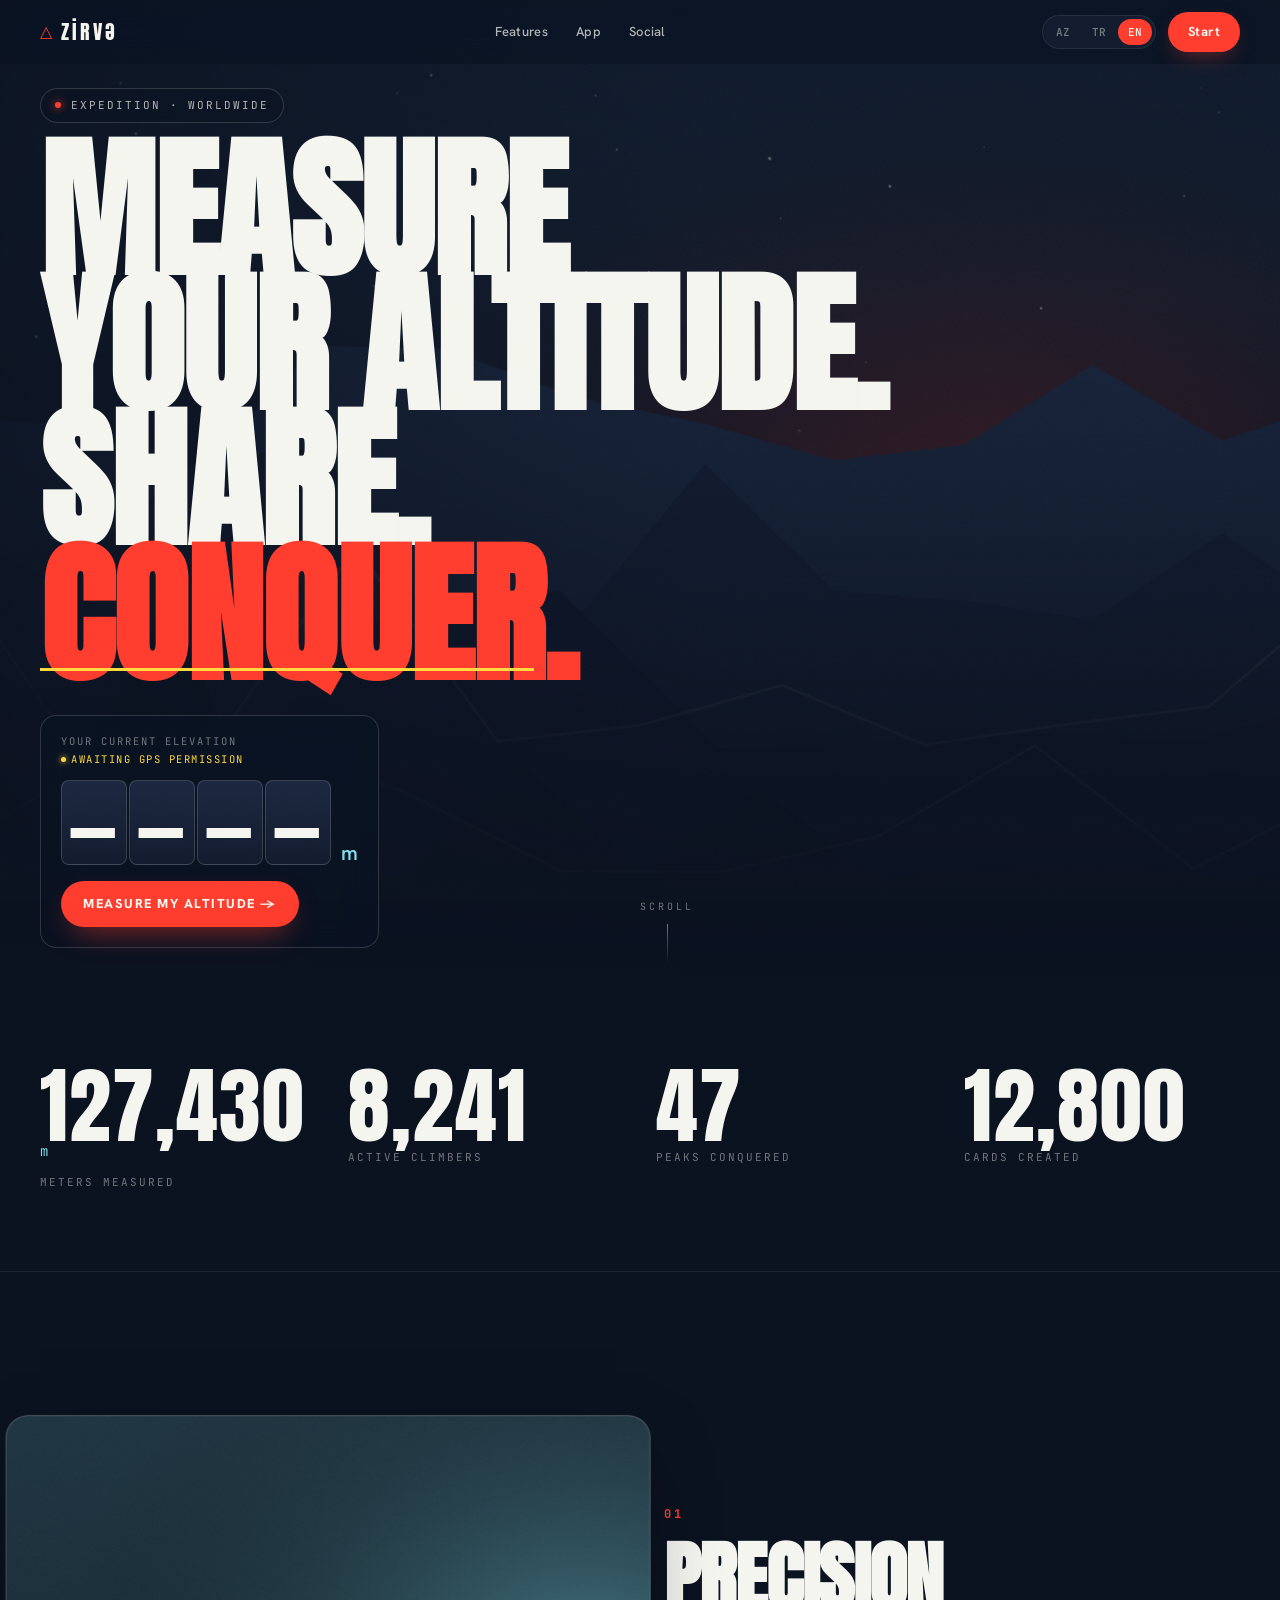
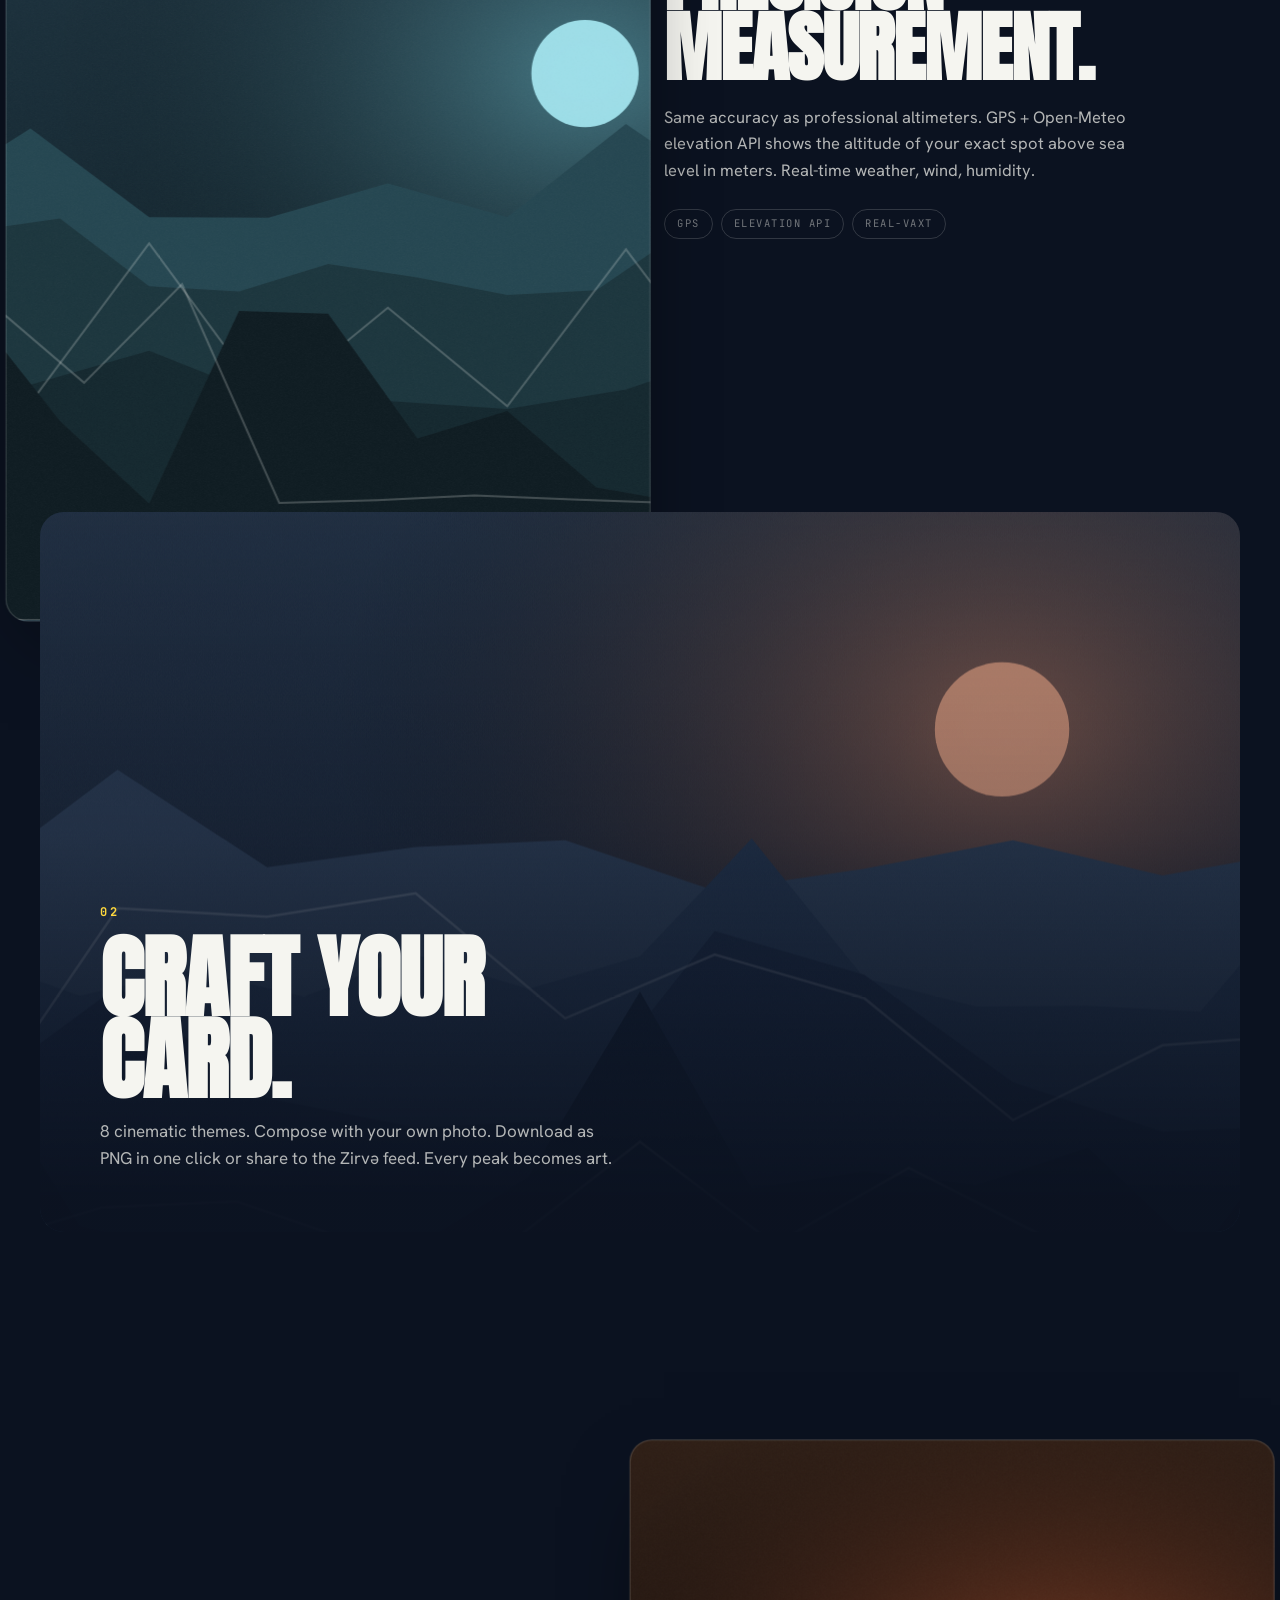
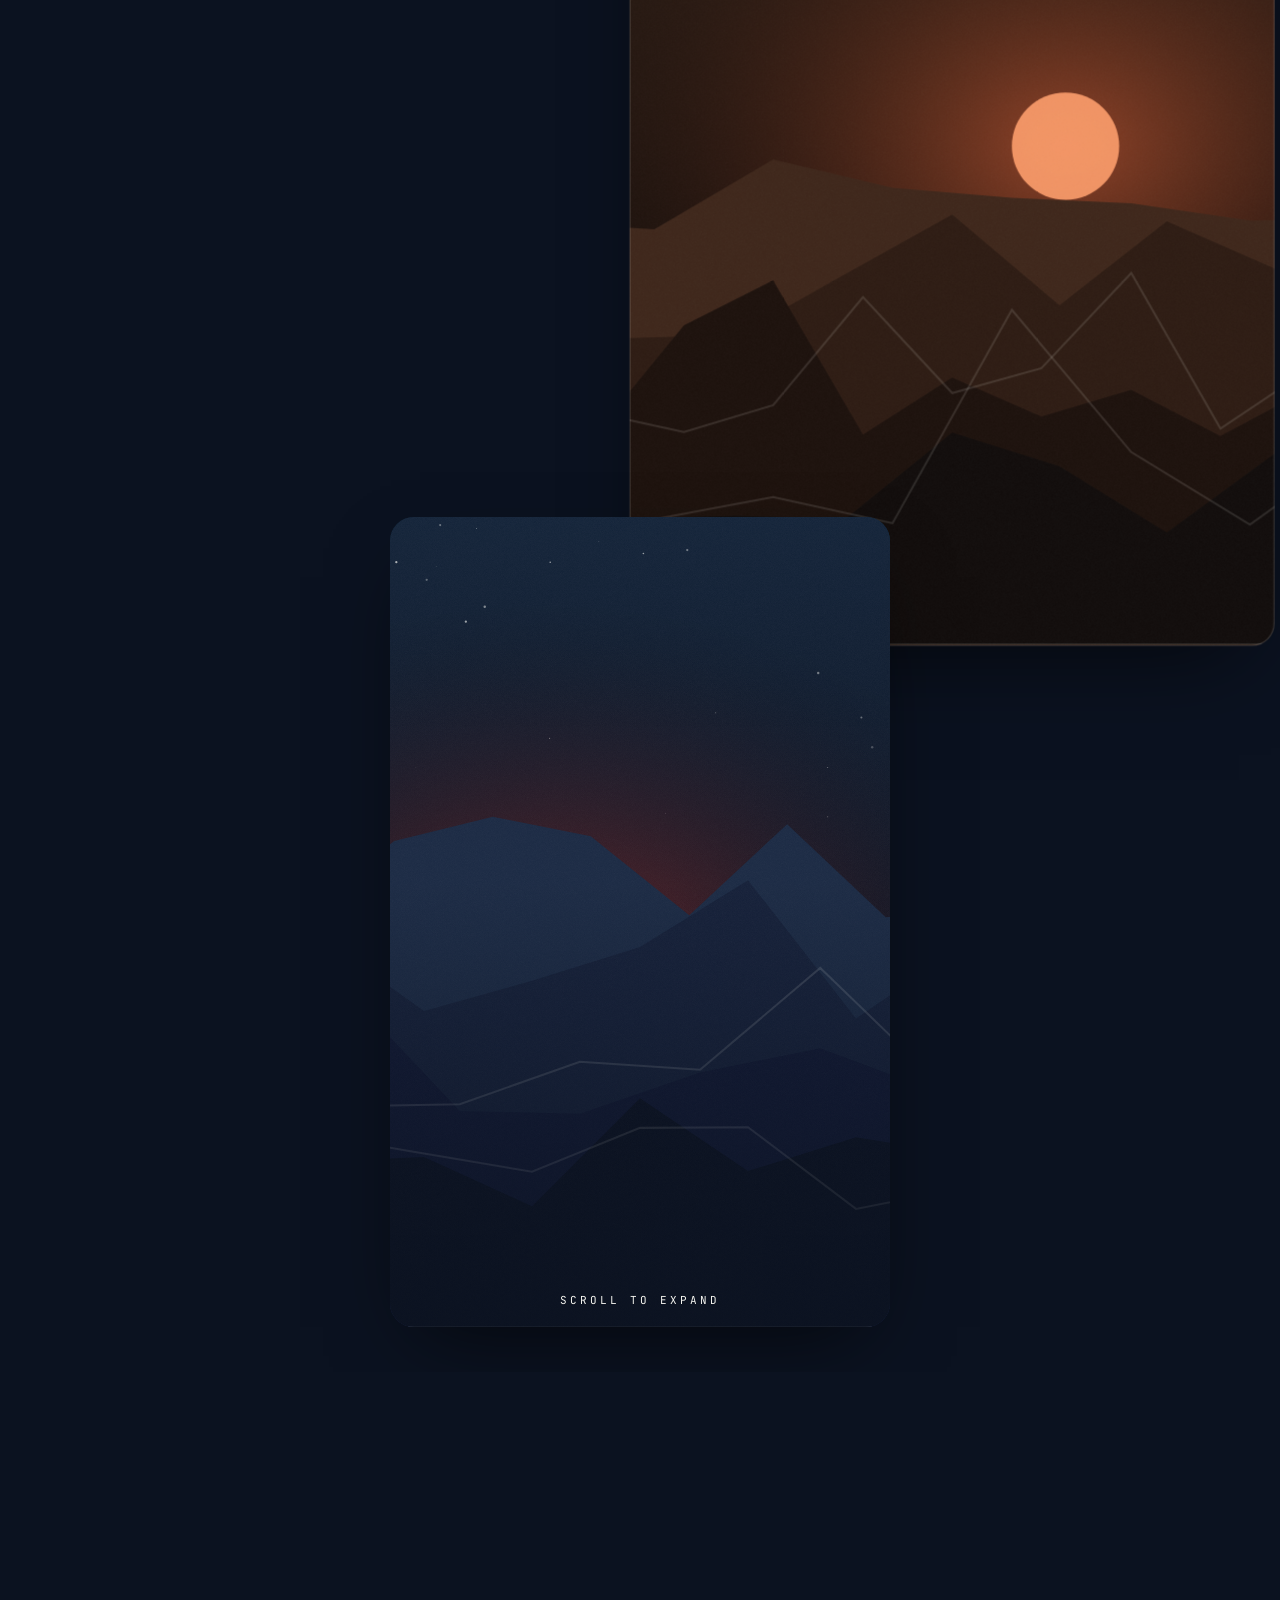
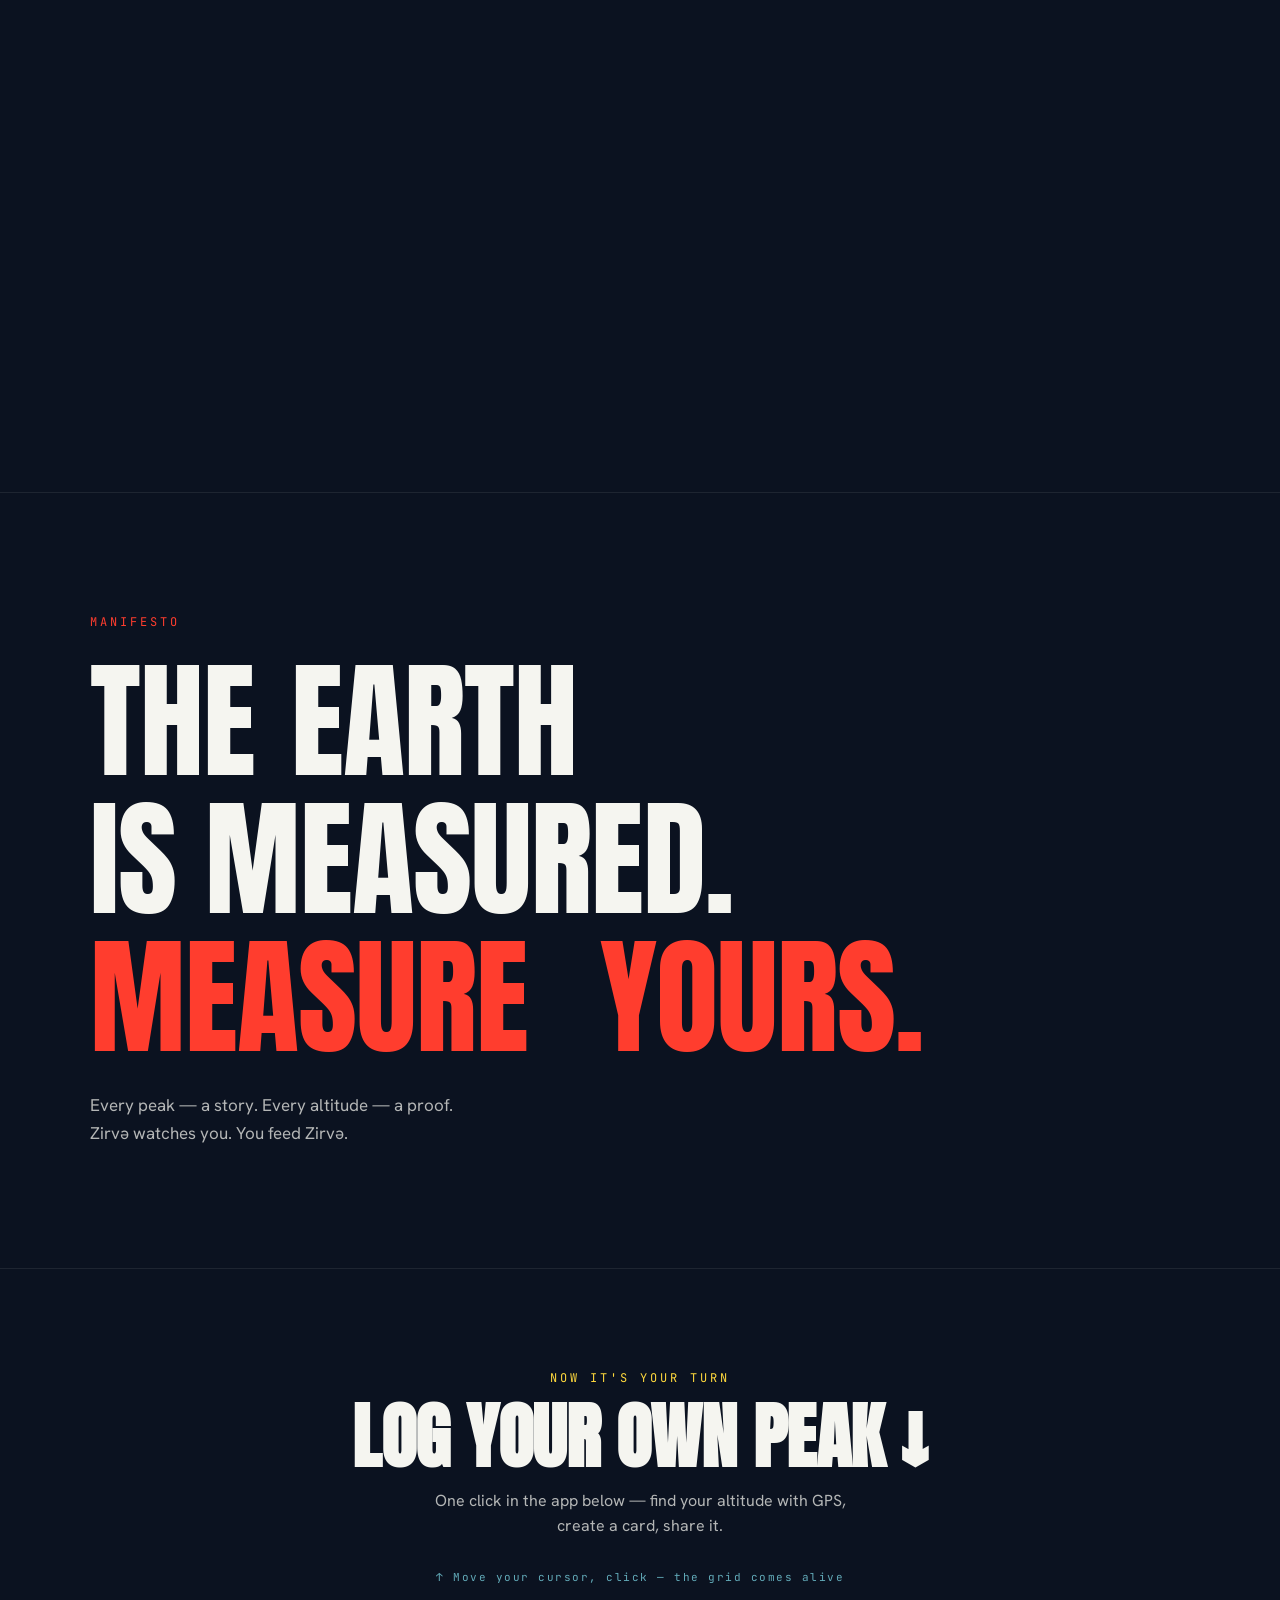
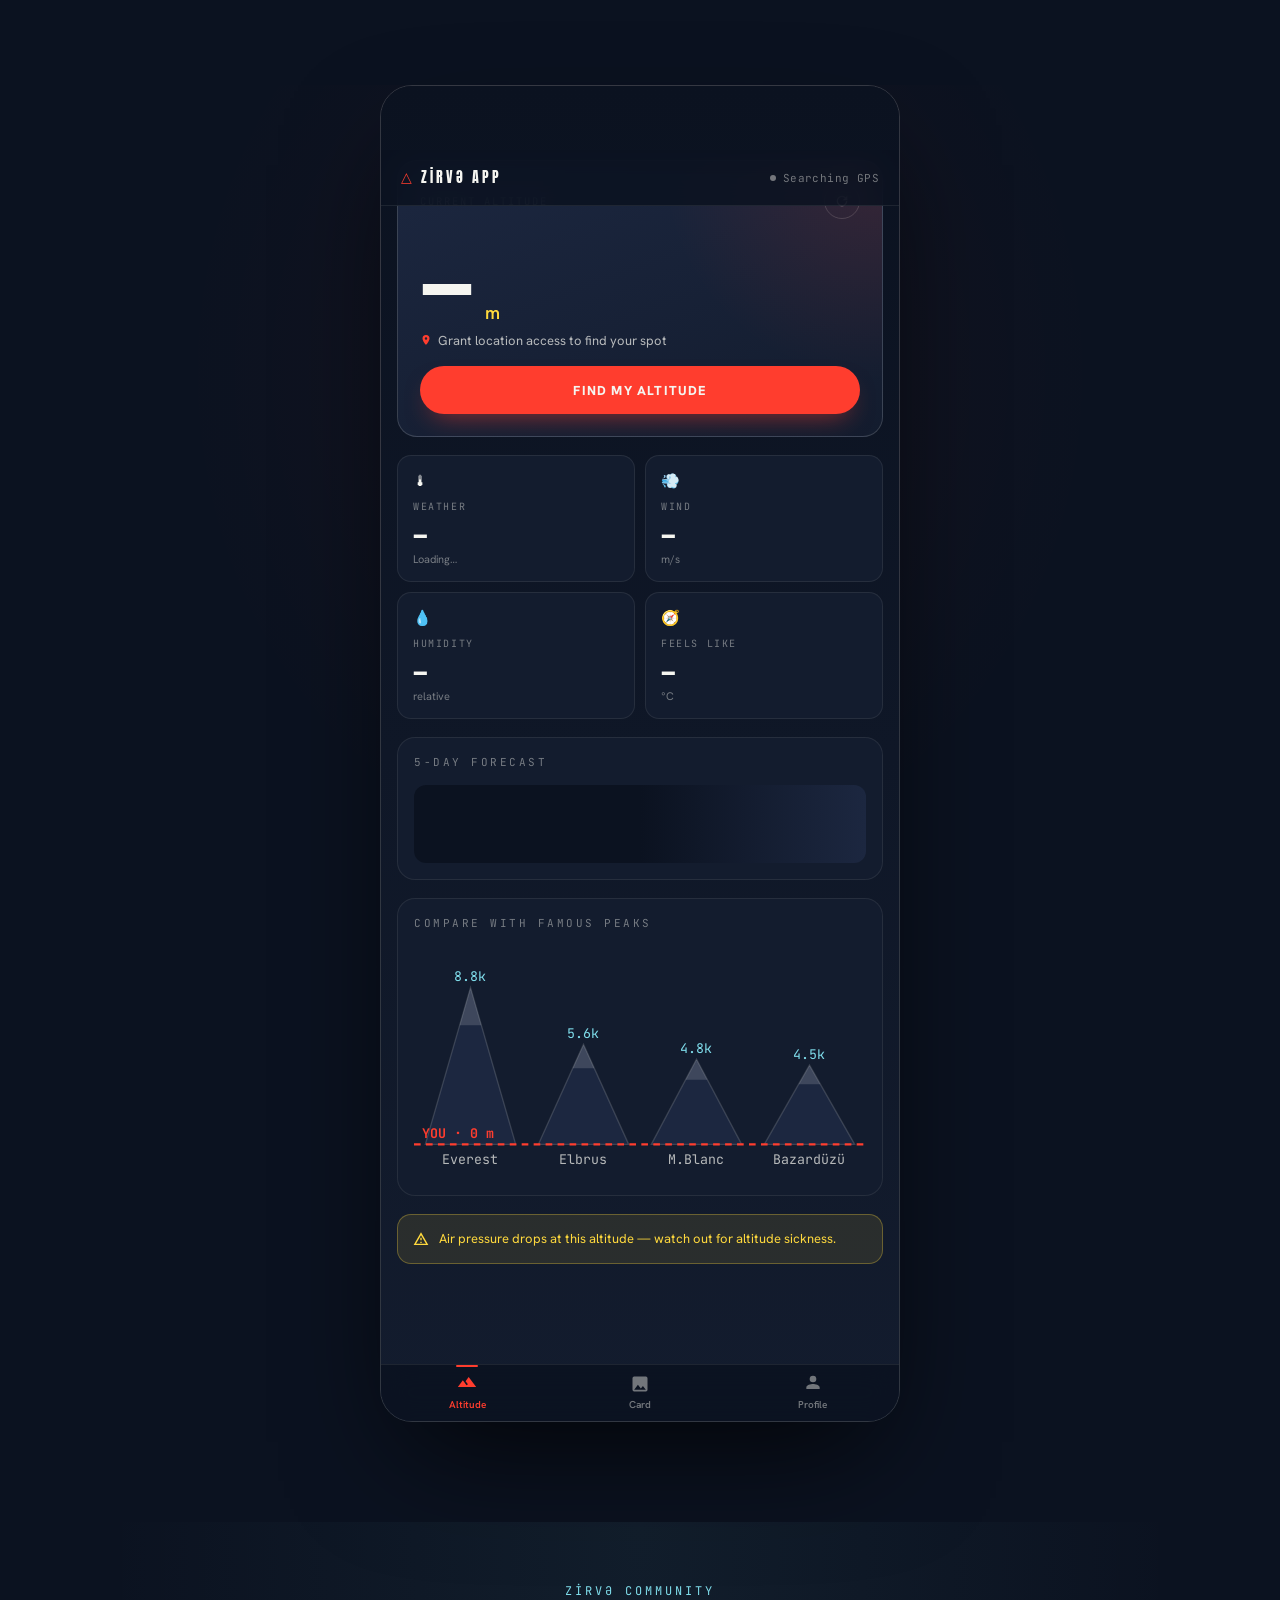
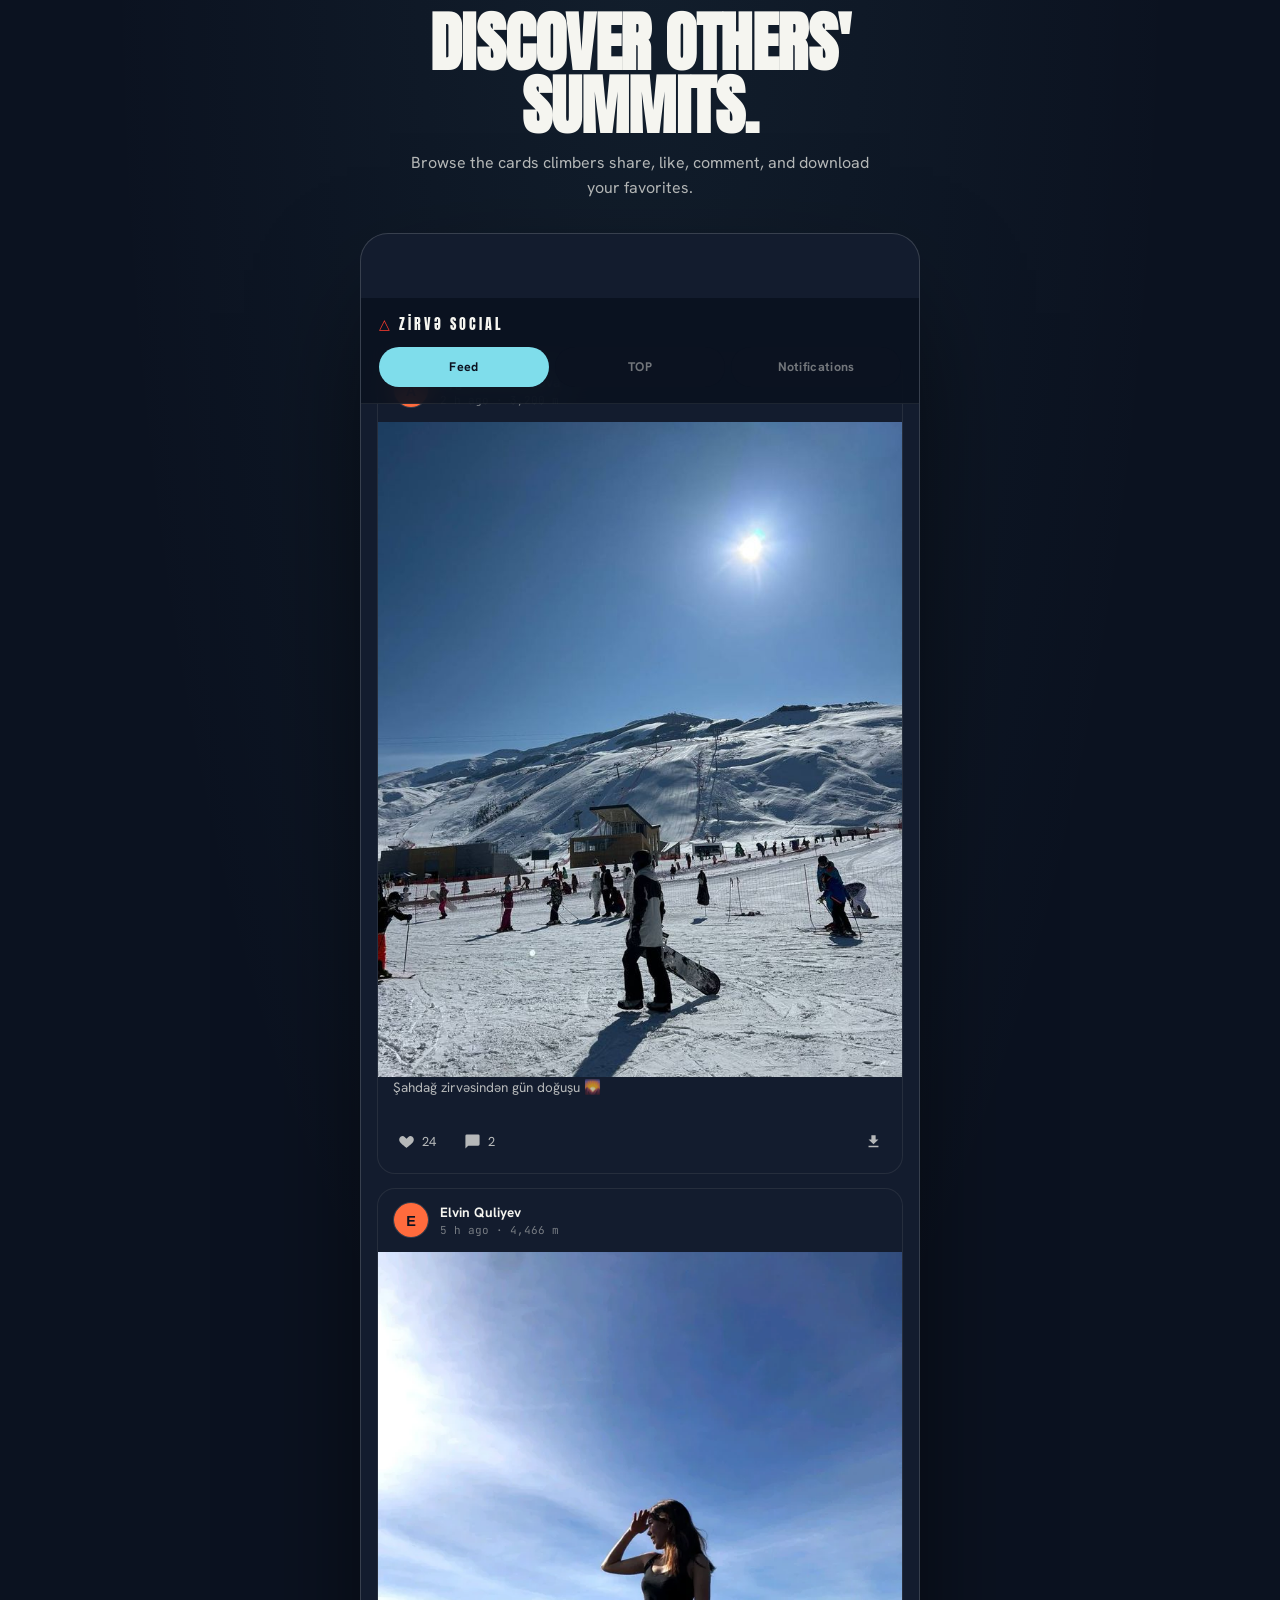
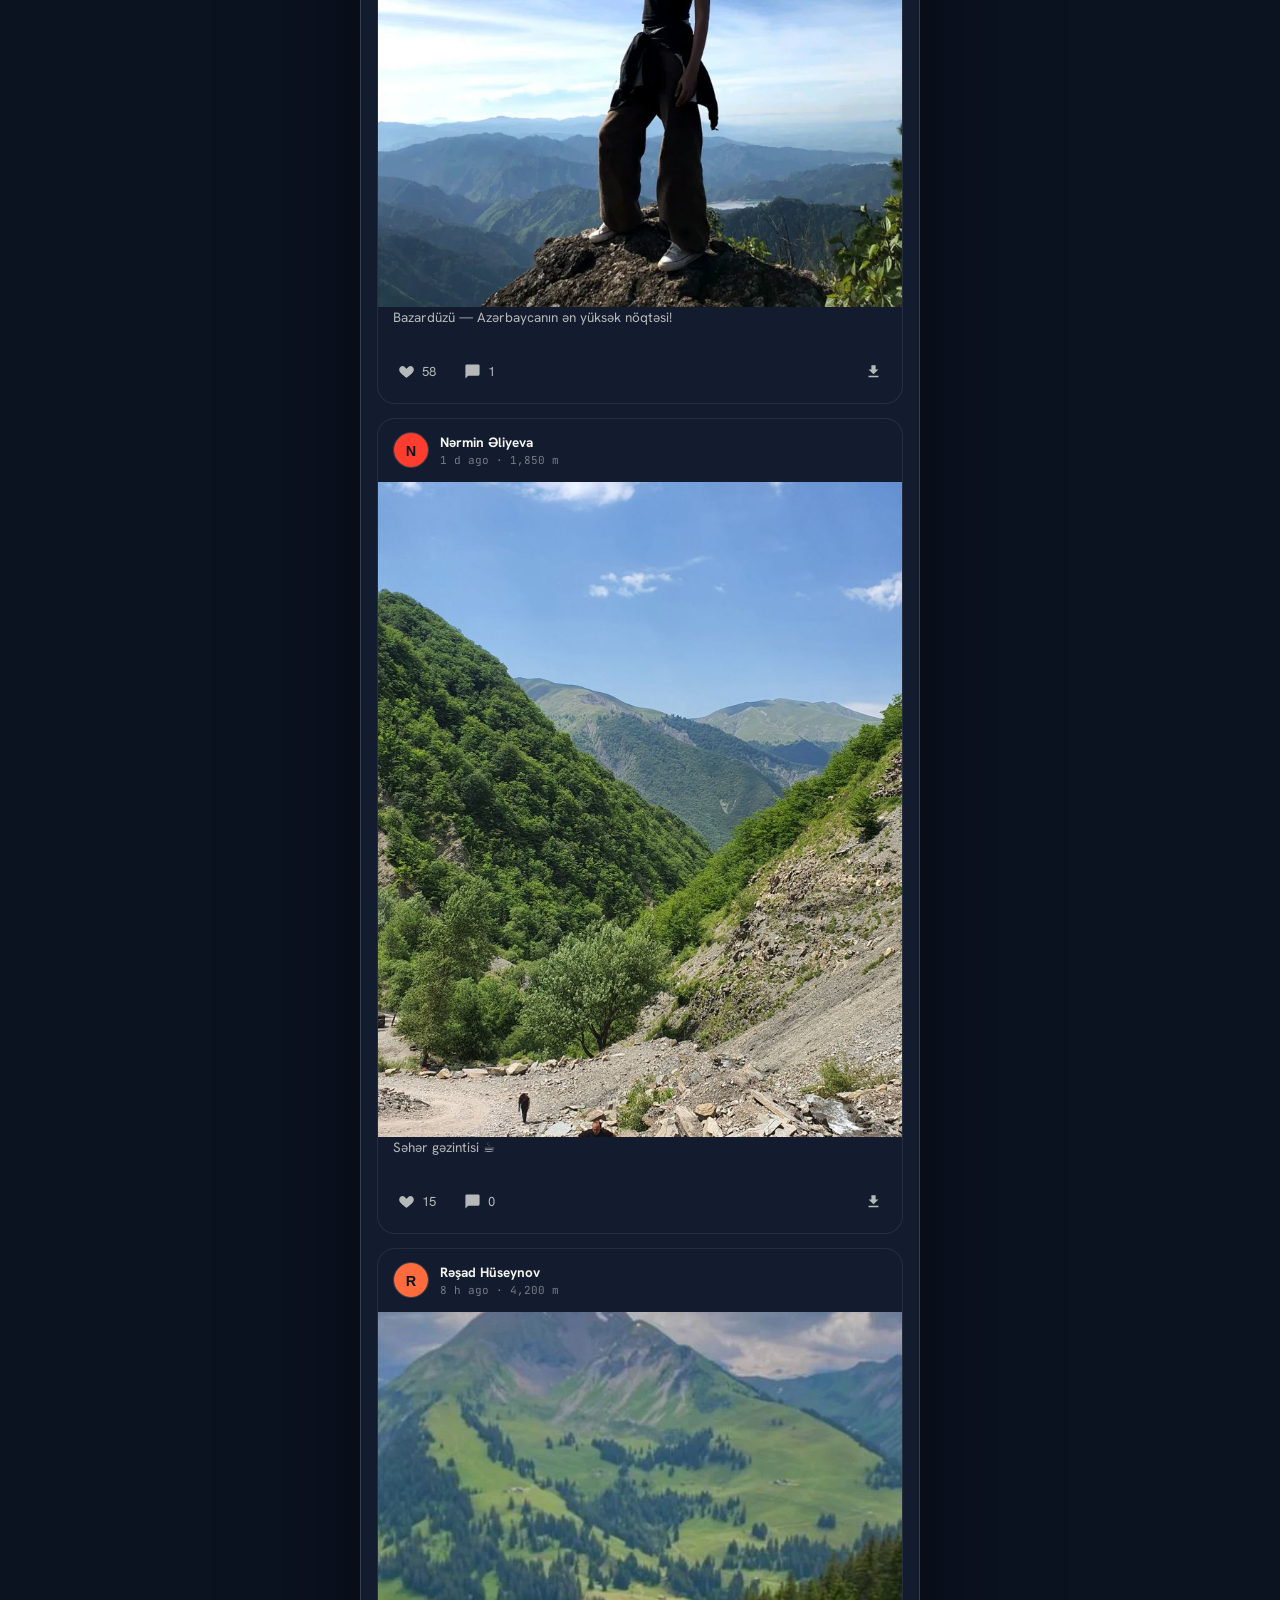
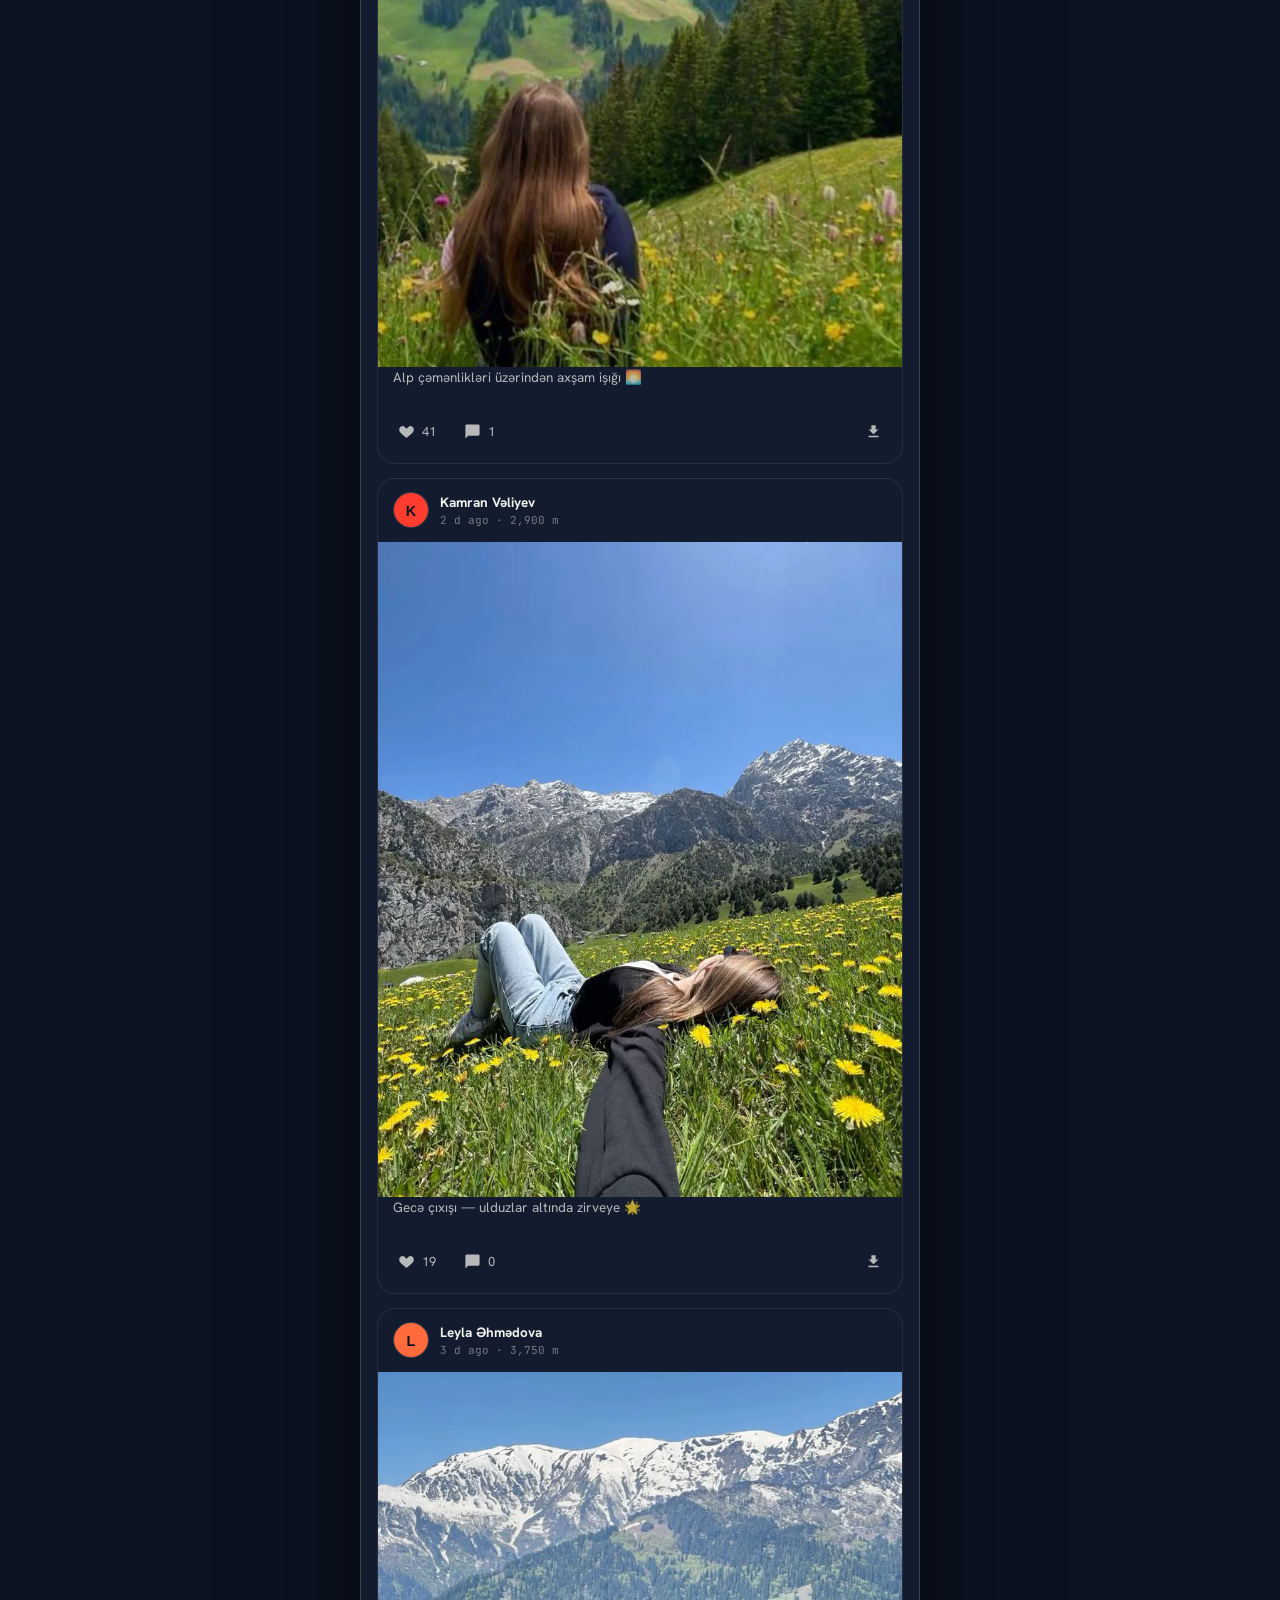
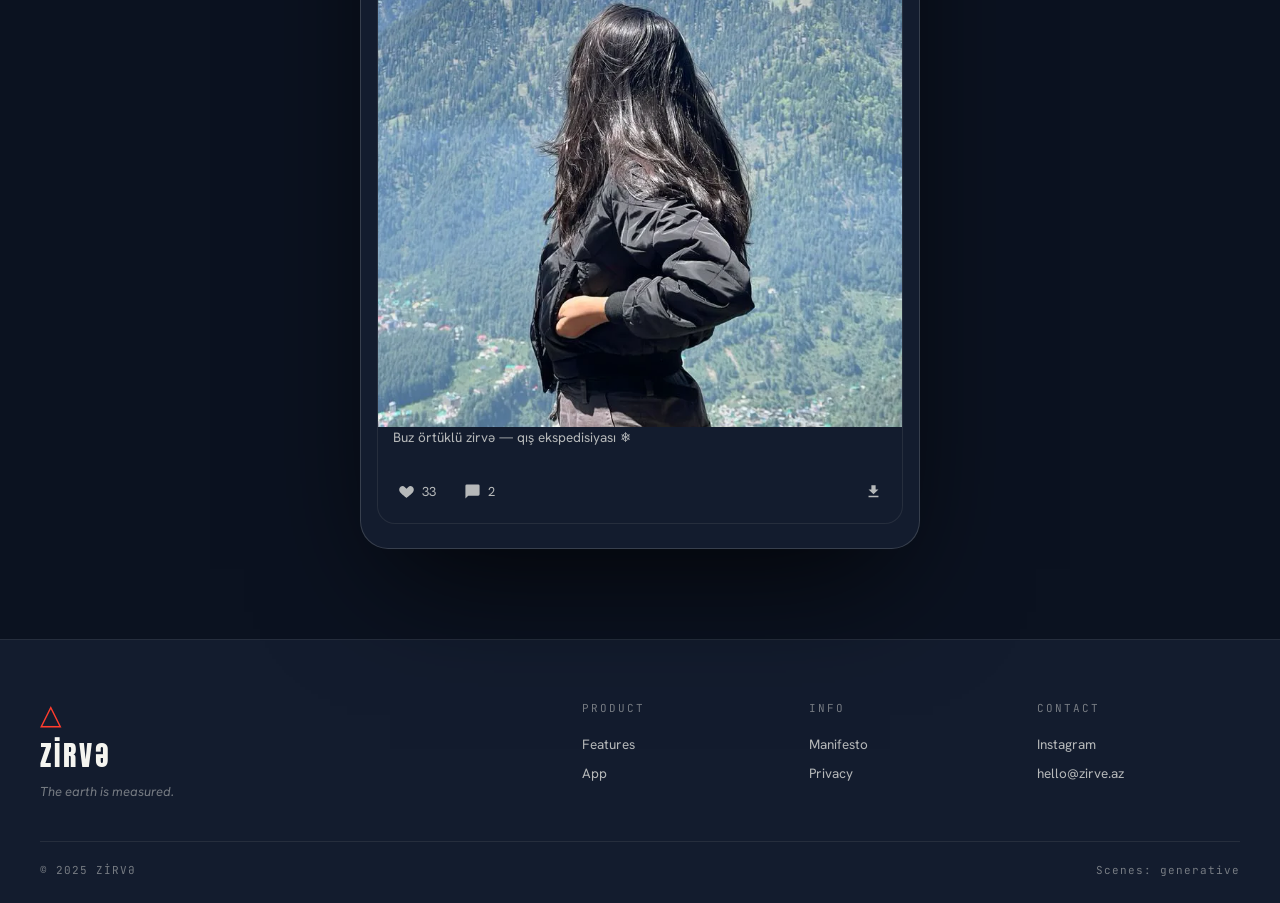
==== commit b957c5f8: "Google Analytics elave edildi" ====
--- a/index.html
+++ b/index.html
@@ -3,6 +3,13 @@
 <head>
 <meta charset="UTF-8">
 <meta name="viewport" content="width=device-width, initial-scale=1.0, viewport-fit=cover">
+<script async src="https://www.googletagmanager.com/gtag/js?id=G-96WMZ8VRZM"></script>
+<script>
+window.dataLayer = window.dataLayer || [];
+function gtag(){dataLayer.push(arguments);}
+gtag('js', new Date());
+gtag('config', 'G-96WMZ8VRZM');
+</script>
 <title>Zirvə — Hündürlüyünü ölç. Paylaş. Fəth et.</title>
 <meta name="description" content="Zirvə — dağçılar üçün premium GPS hündürlük ölçmə və sosial platforma. Öz zirvələrini kəşf et, kartlar yarat, liderlik tablosunda irəlilə.">
 <link rel="icon" href="data:image/svg+xml,<svg xmlns=%22http://www.w3.org/2000/svg%22 viewBox=%220 0 100 100%22><text y=%22.9em%22 font-size=%2290%22>🏔️</text></svg>">
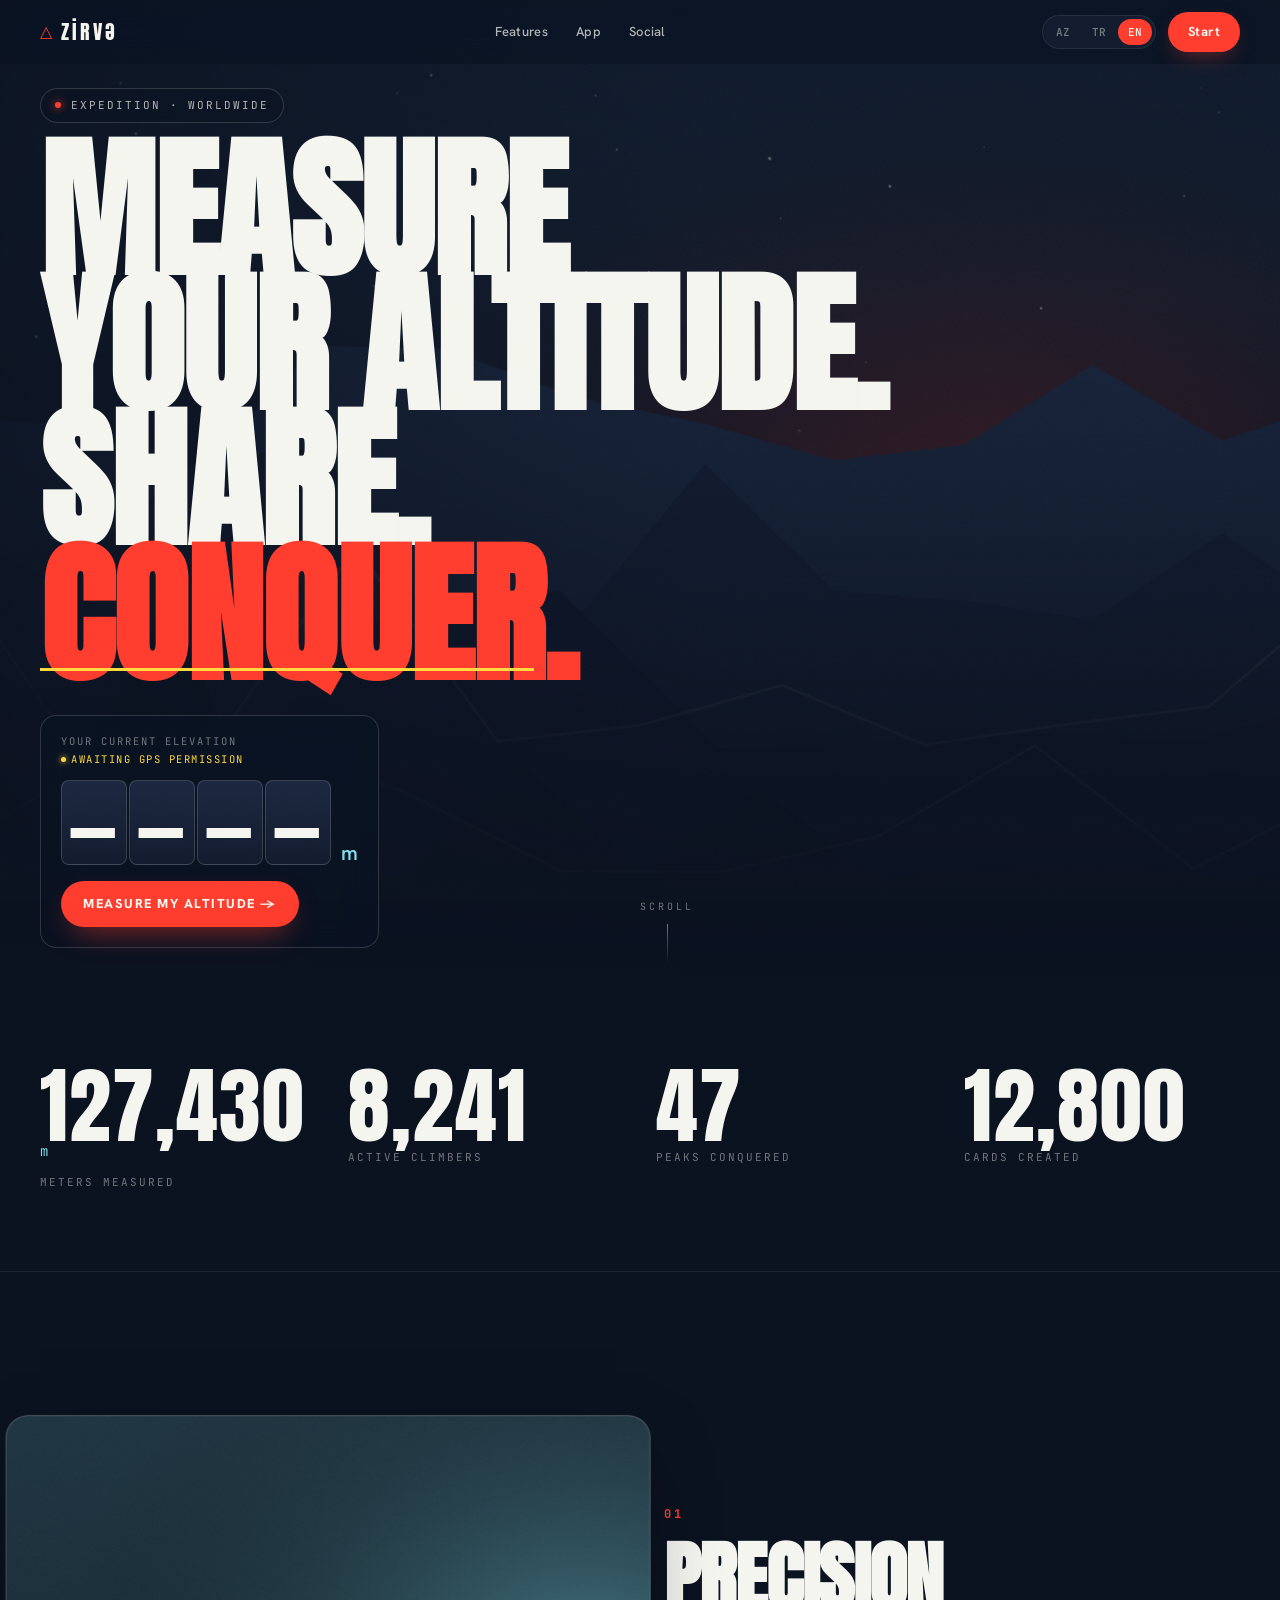
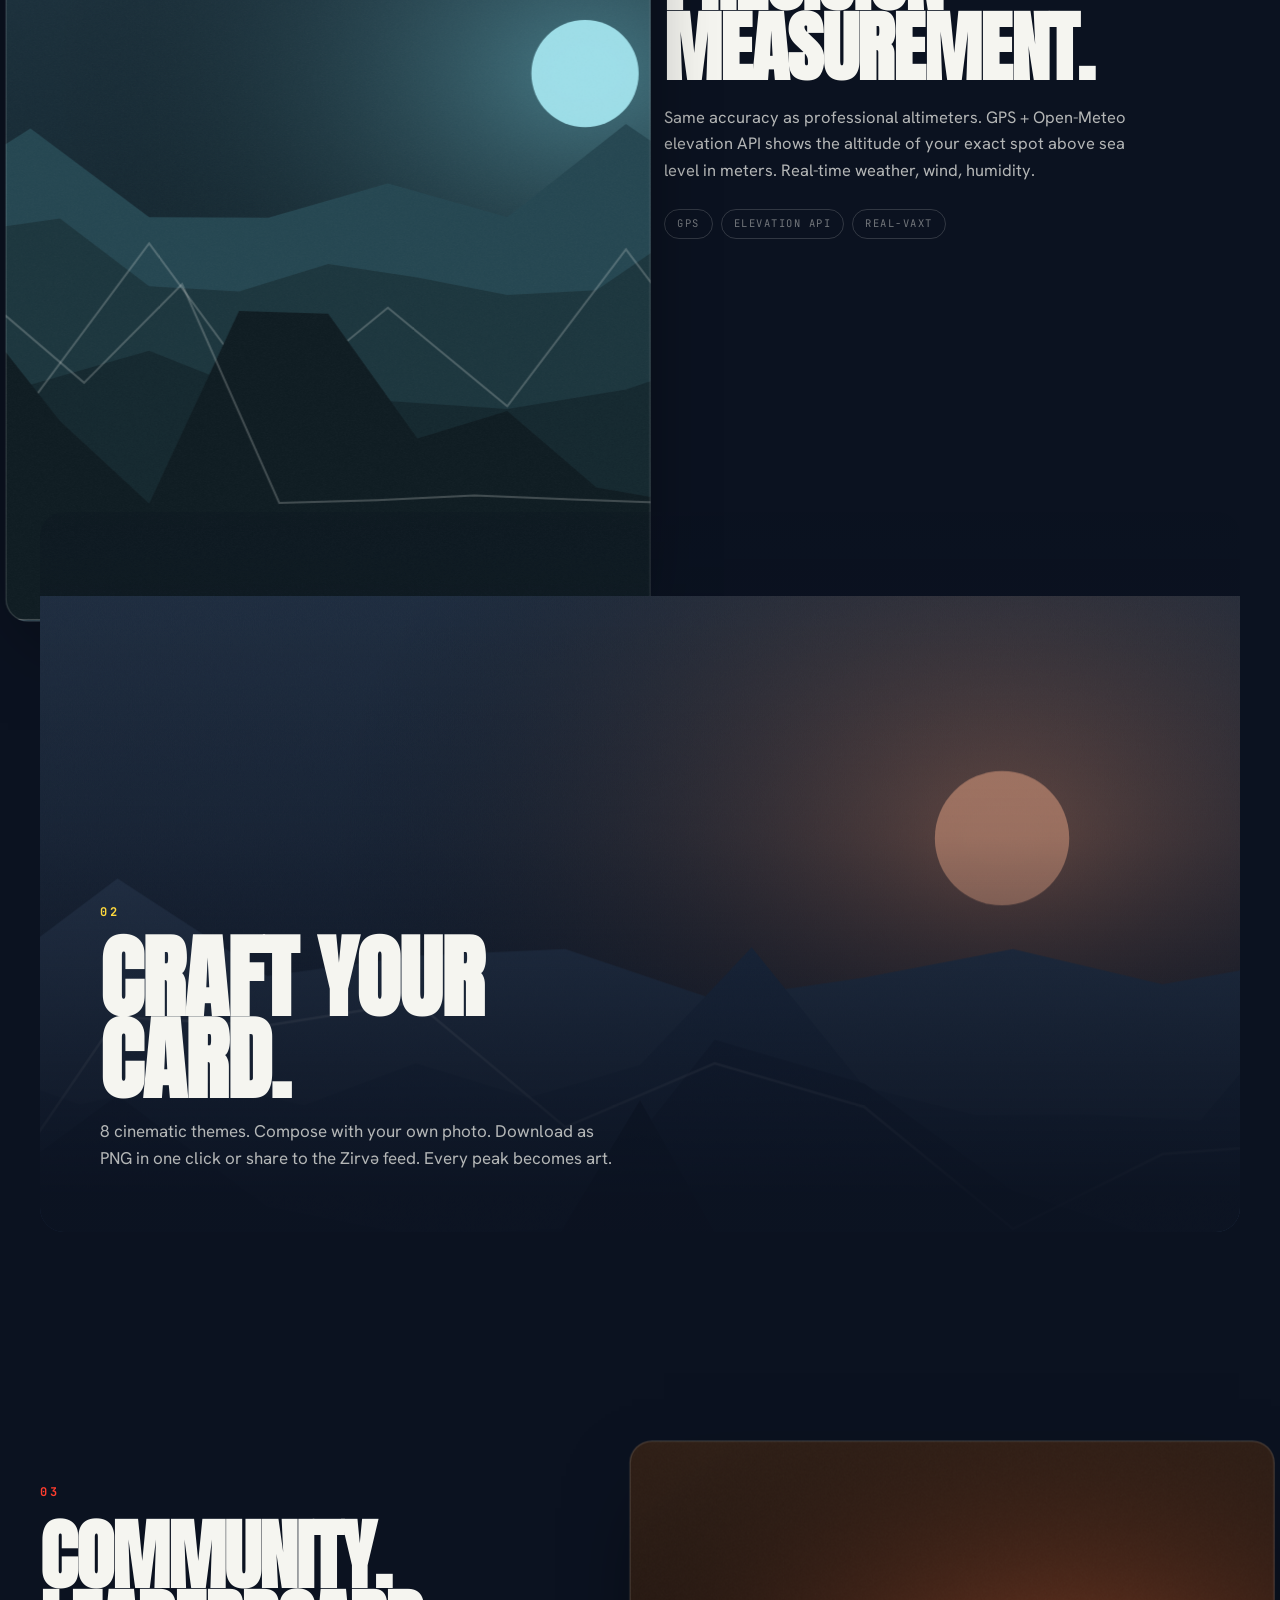
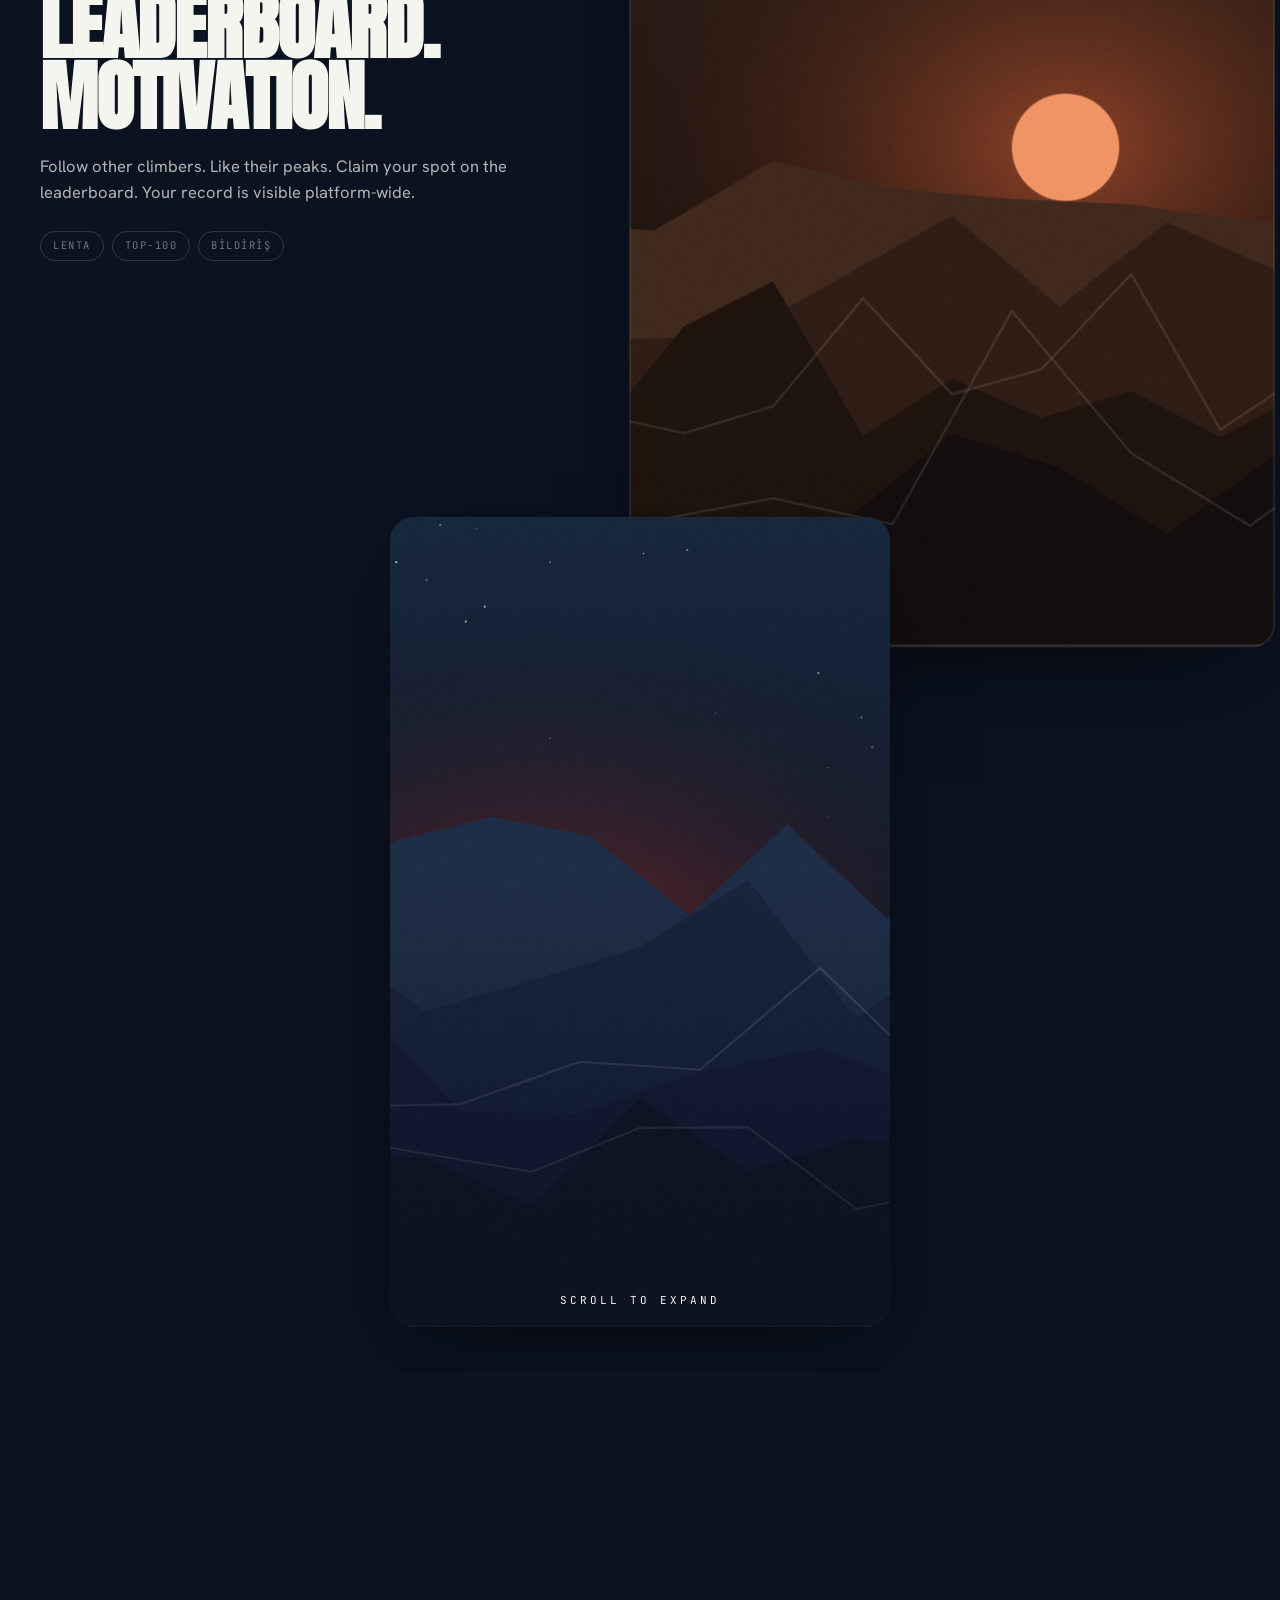
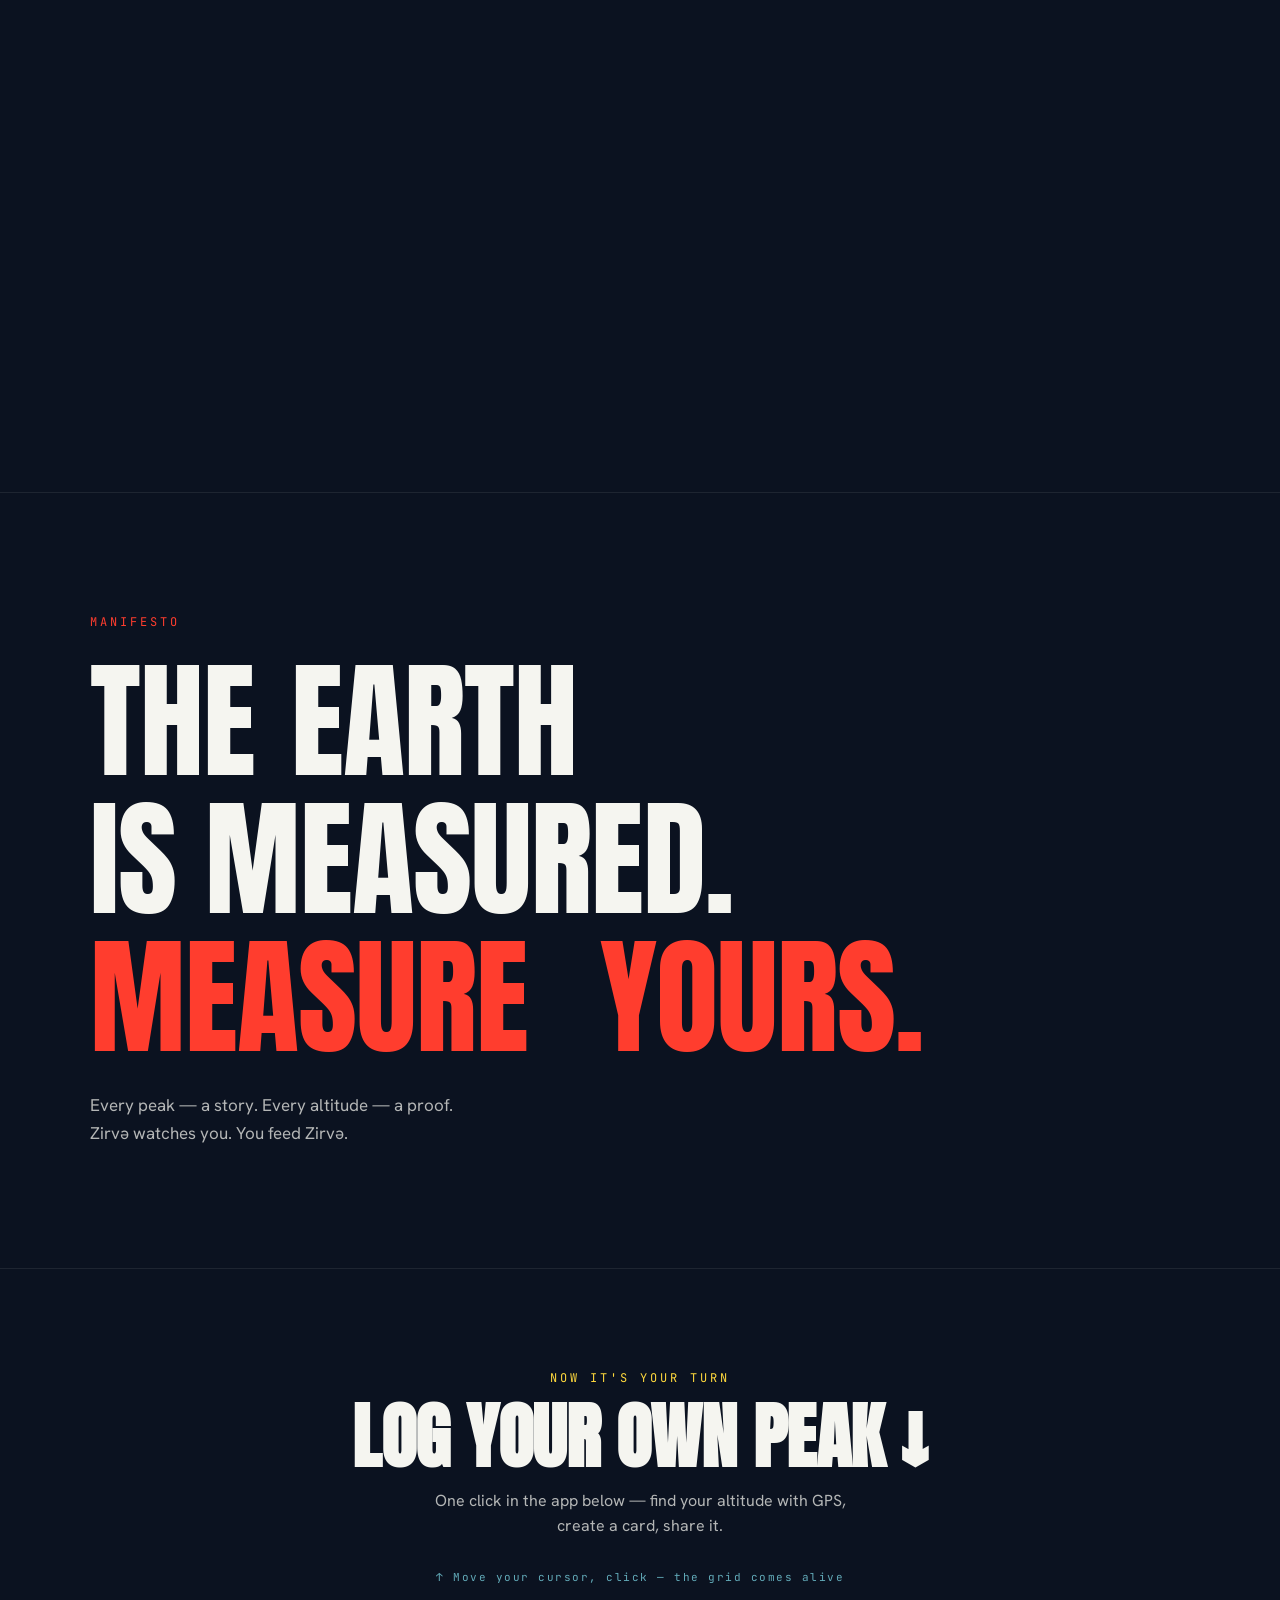
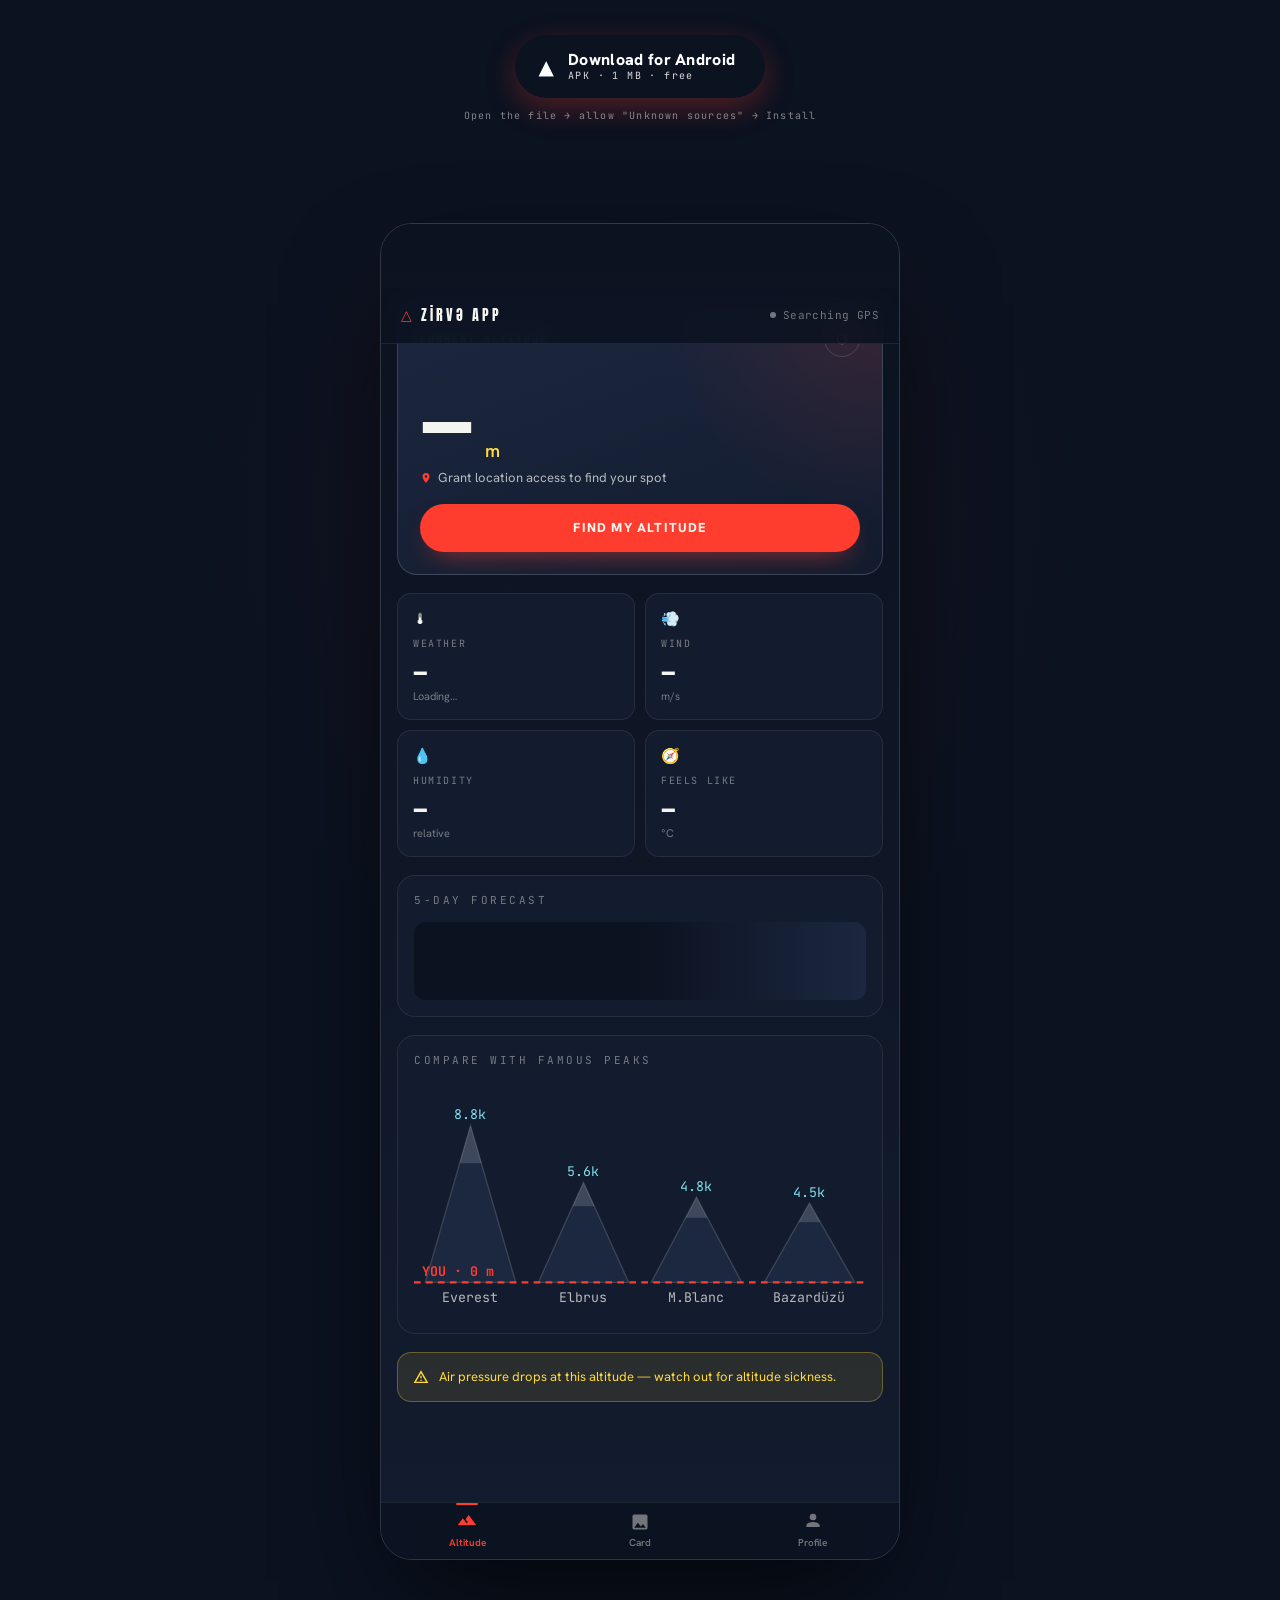
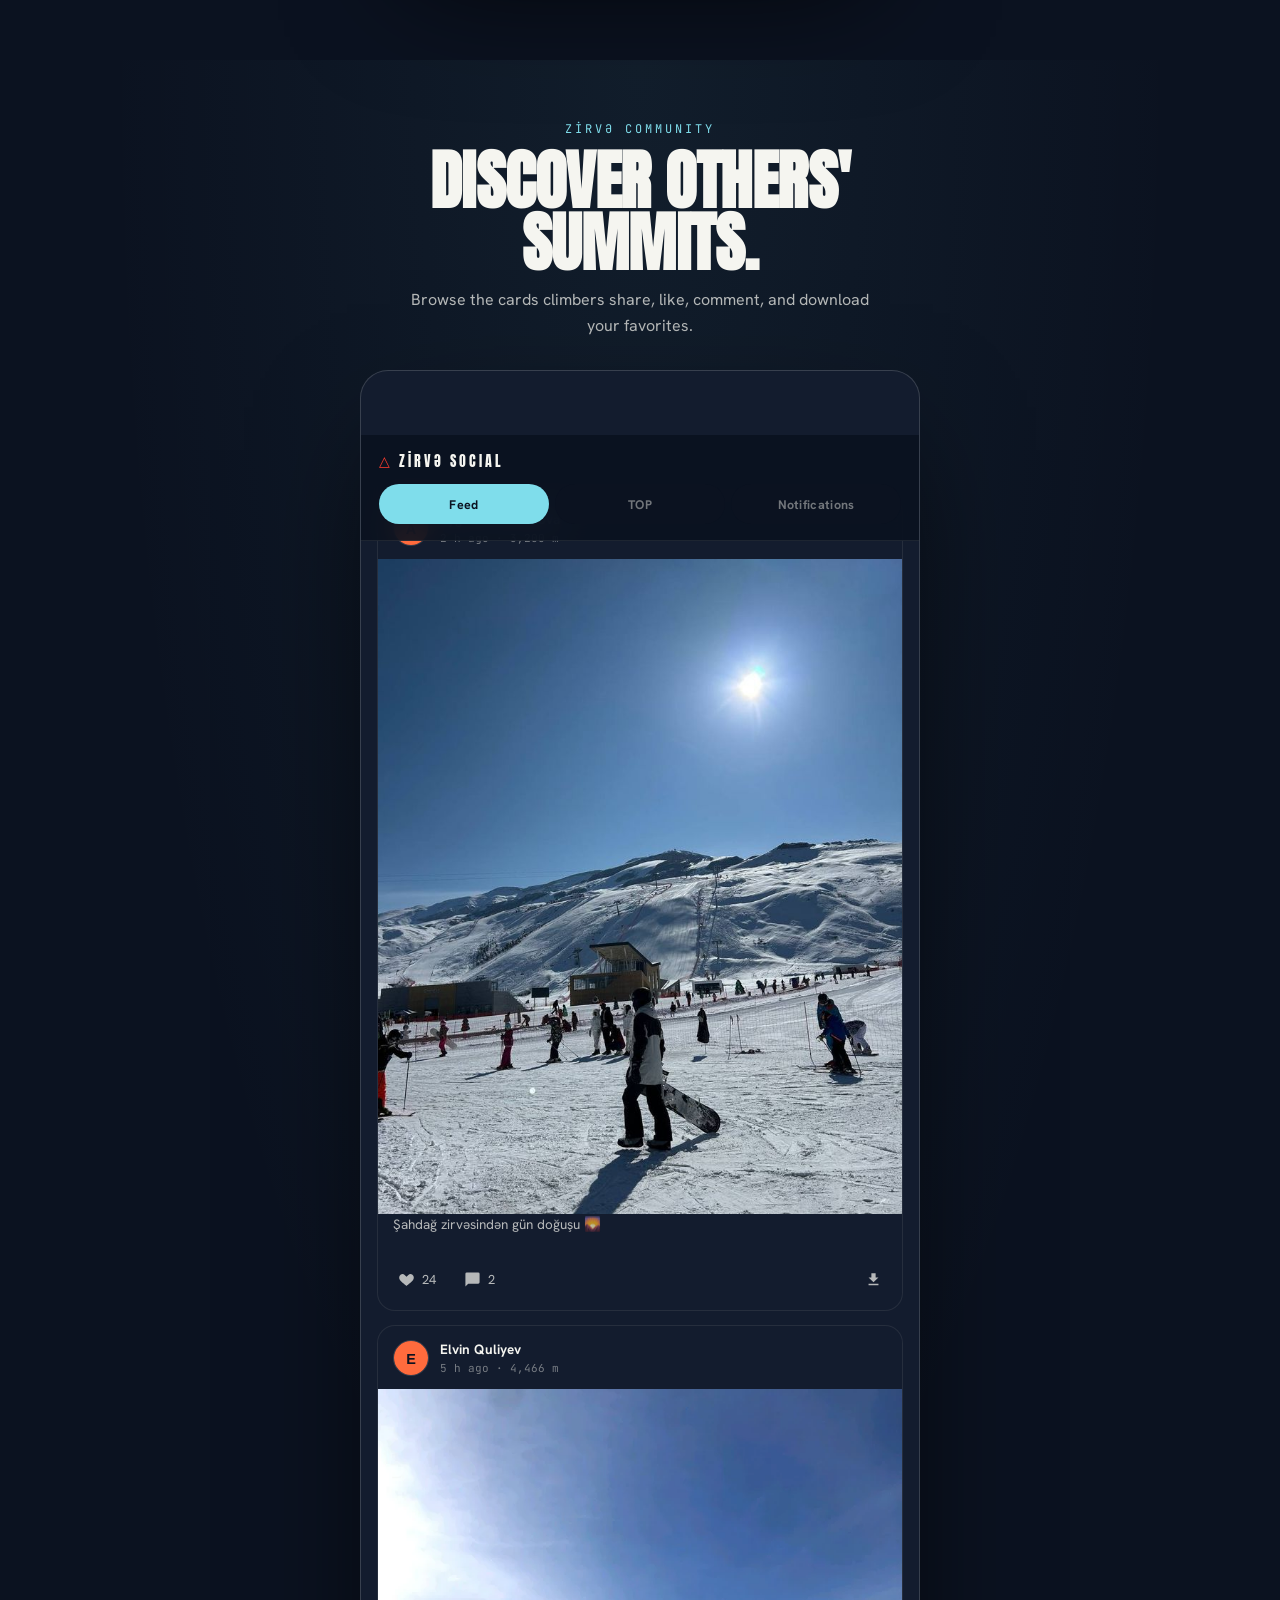
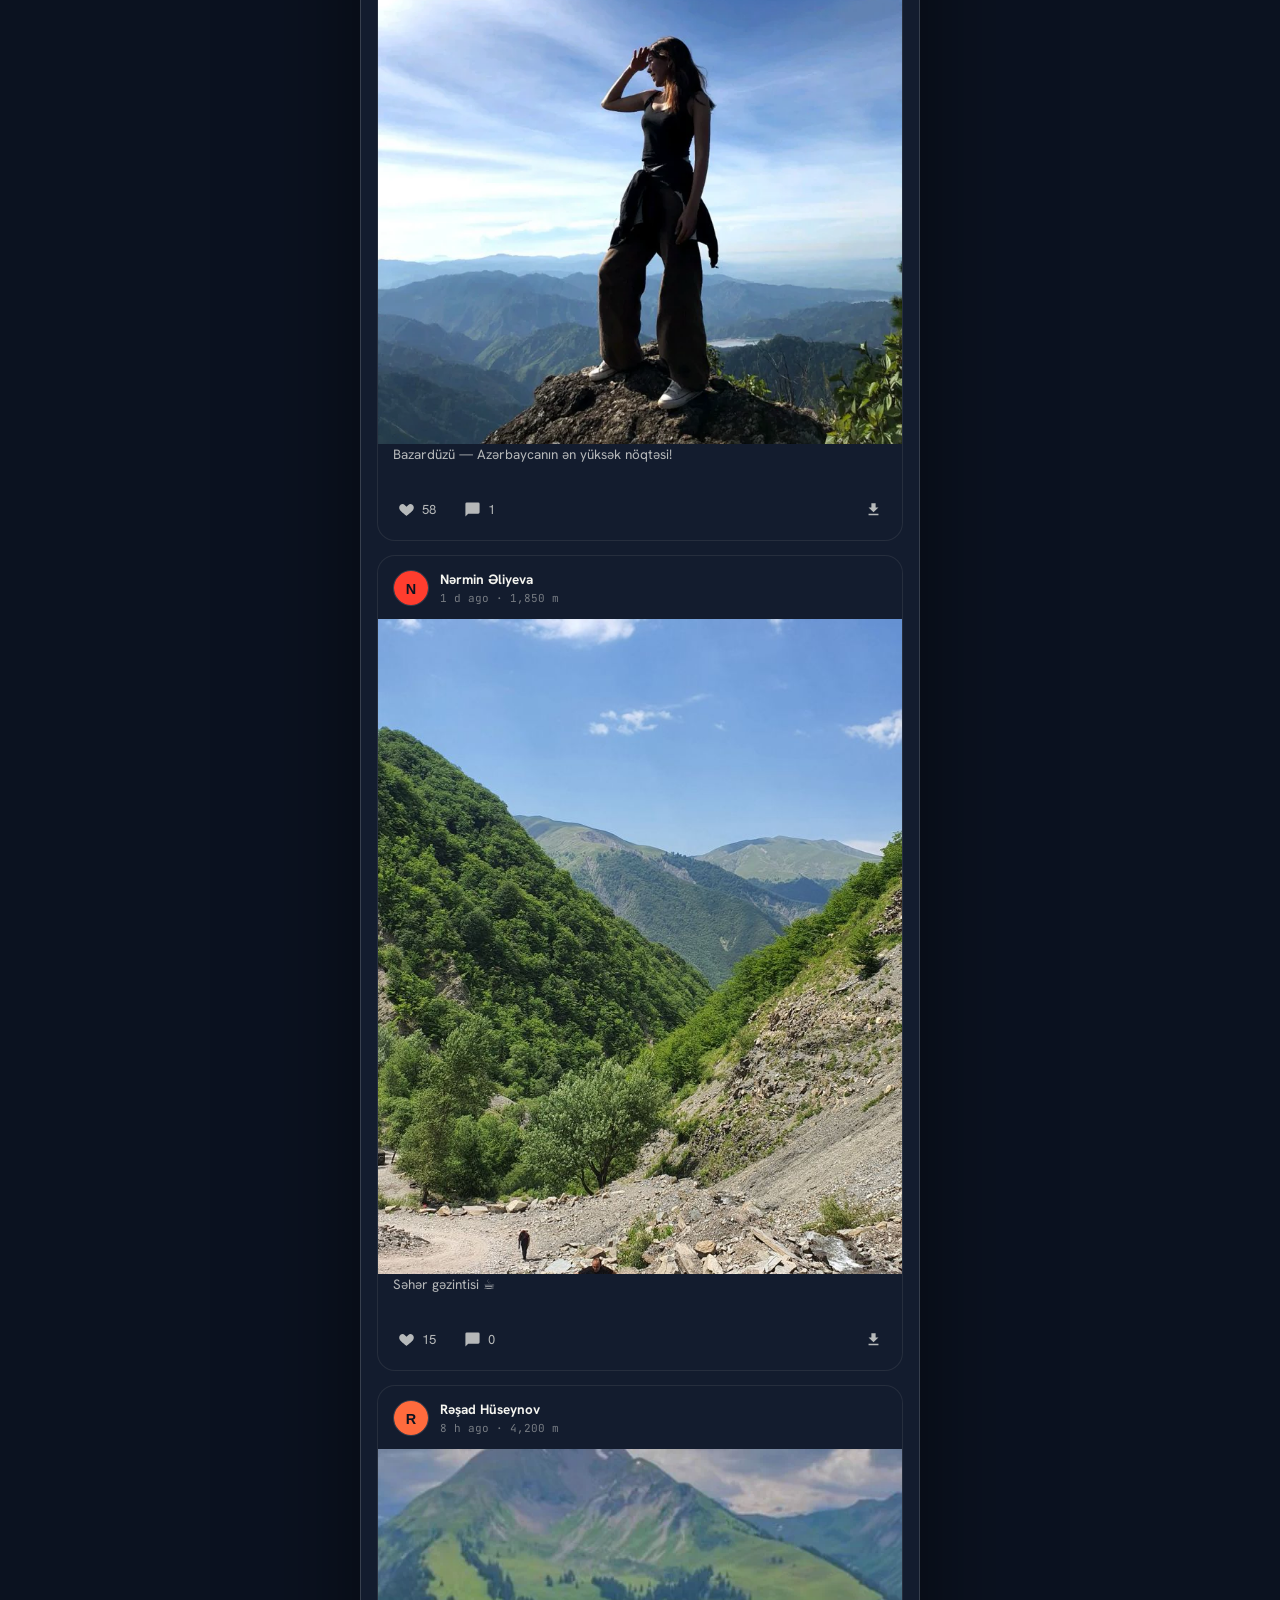
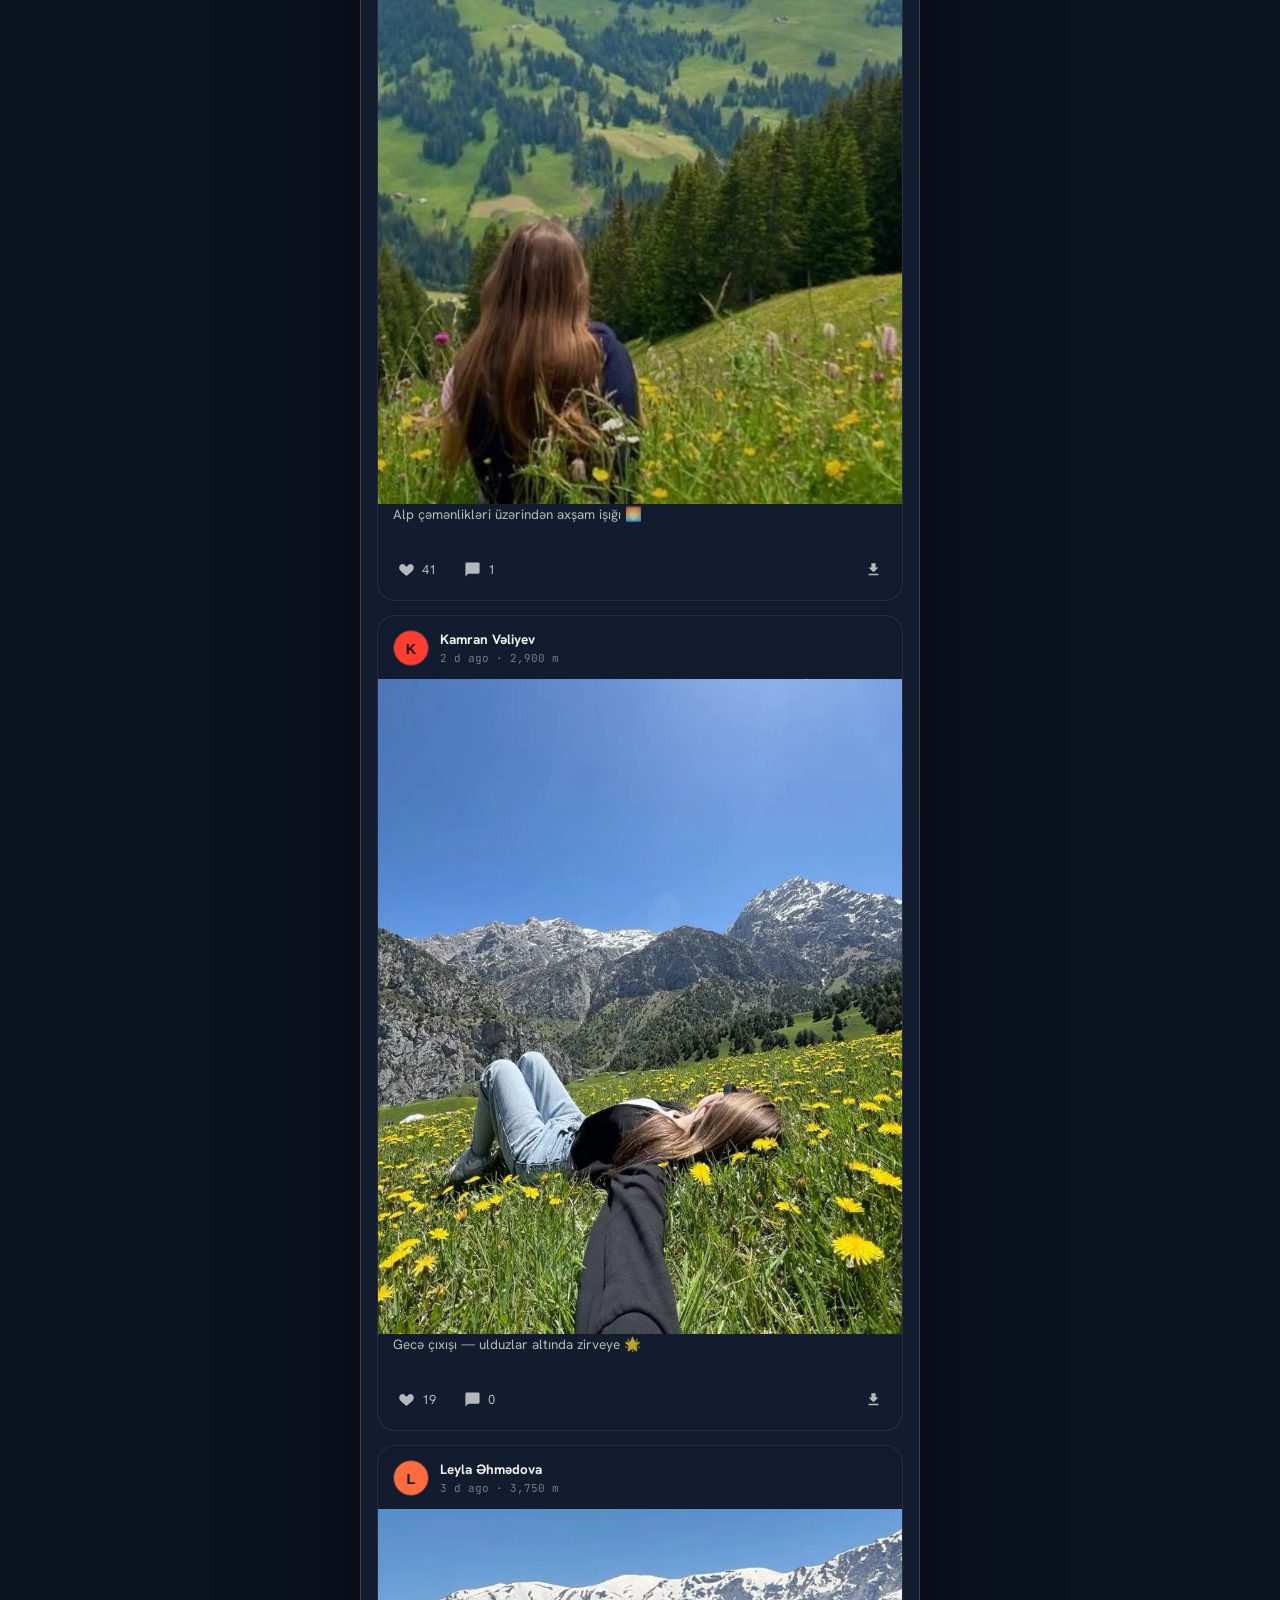
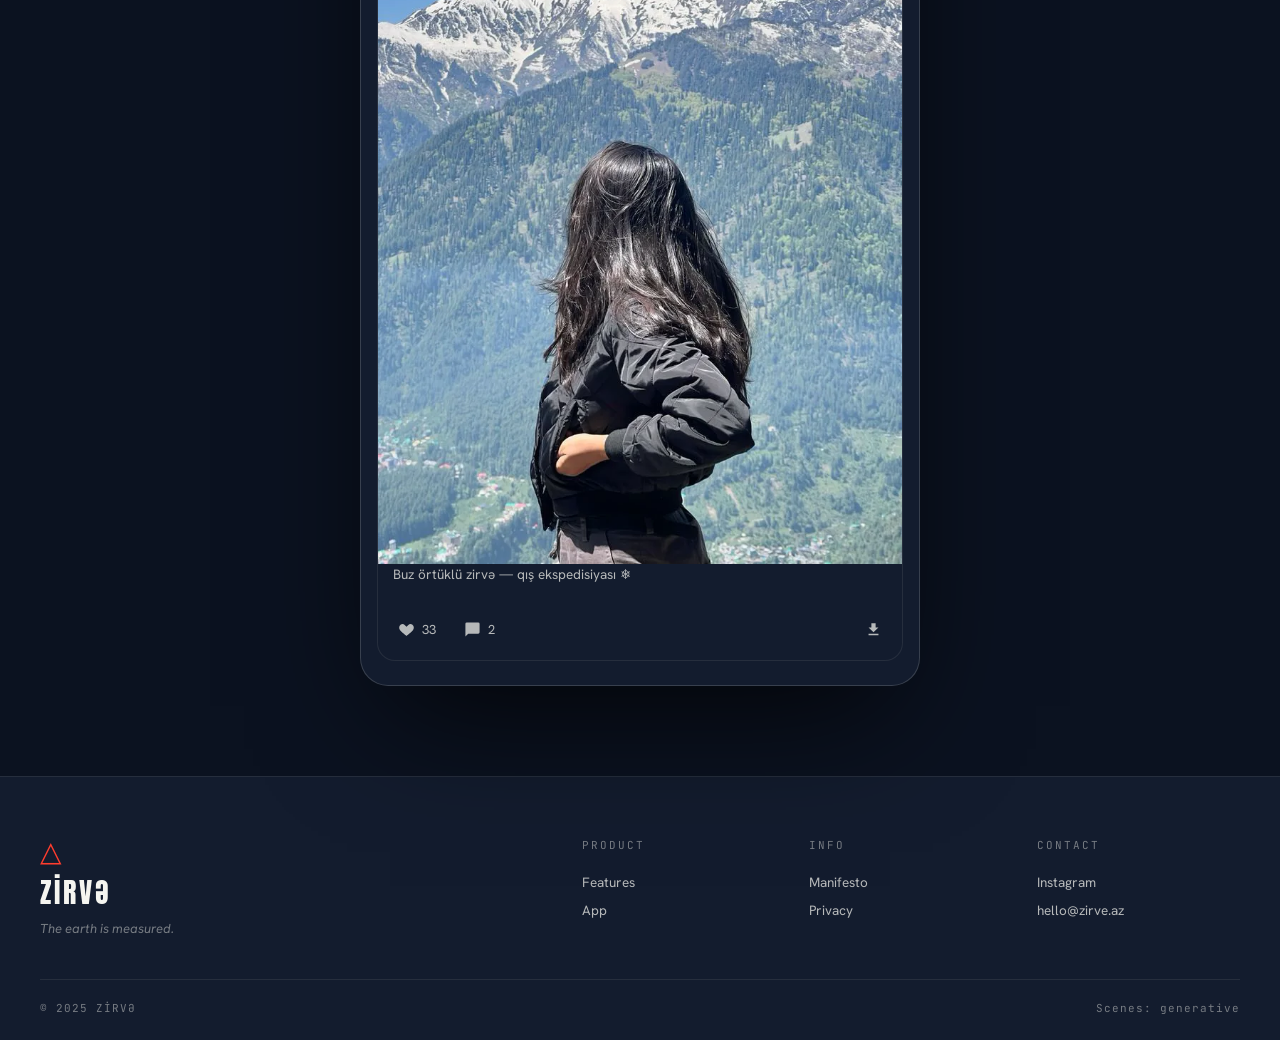
==== commit 4dc3797e: "Sayta APK yukleme duymesi elave edildi - zirve.apk (1 MB) sayta yerlesdirildi - CTA bolmesinde Andro" ====
--- a/index.html
+++ b/index.html
@@ -214,6 +214,17 @@
       <h2 class="cta-title" data-i18n="cta.title">Öz Zirvəni qeydə al ↓</h2>
       <p class="cta-sub" data-i18n="cta.sub">Aşağıdakı app-də bir kliklə başla — GPS ilə hündürlüyünü tap, kart yarat, paylaş.</p>
       <p class="cta-kinetic-hint" data-i18n="cta.kinetic">↑ Kursoru gəzdir, klik et — şəbəkə canlanır</p>
+
+      <div class="apk-box">
+        <a class="apk-btn" href="zirve.apk" download="zirve.apk">
+          <span class="apk-ico" aria-hidden="true">▲</span>
+          <span class="apk-txt">
+            <b data-i18n="apk.title">Android üçün yüklə</b>
+            <small data-i18n="apk.meta">APK · 1 MB · pulsuz</small>
+          </span>
+        </a>
+        <p class="apk-note" data-i18n="apk.note">Faylı aç → «Naməlum mənbəyə icazə ver» → Quraşdır</p>
+      </div>
     </div>
   </section>
 
--- a/styles.css
+++ b/styles.css
@@ -649,6 +649,18 @@
 .pre-app-cta .cta-inner{position:relative;z-index:2}
 .cta-kinetic-hint{margin-top:14px;font-family:var(--data);font-size:11px;letter-spacing:1.5px;color:var(--ice);opacity:0.75}
 
+/* APK download */
+.apk-box{margin-top:34px;display:flex;flex-direction:column;align-items:center;gap:10px}
+.apk-btn{display:inline-flex;align-items:center;gap:14px;padding:15px 30px 15px 24px;
+  border-radius:999px;background:var(--ember);color:#fff;text-decoration:none;
+  box-shadow:0 10px 30px rgba(255,61,46,0.28);transition:transform .18s ease,box-shadow .18s ease}
+.apk-btn:hover{transform:translateY(-2px);box-shadow:0 14px 38px rgba(255,61,46,0.38)}
+.apk-ico{font-size:20px;line-height:1}
+.apk-txt{display:flex;flex-direction:column;align-items:flex-start;line-height:1.25}
+.apk-txt b{font-size:16px;font-weight:800;letter-spacing:.02em}
+.apk-txt small{font-family:var(--data);font-size:10px;letter-spacing:1.4px;opacity:.85}
+.apk-note{font-family:var(--data);font-size:10px;letter-spacing:1.2px;color:var(--snow-dim);opacity:.7}
+
 /* ============================================================
    EFFECT 3 — SCROLL-EXPAND MEDIA
    ============================================================ */
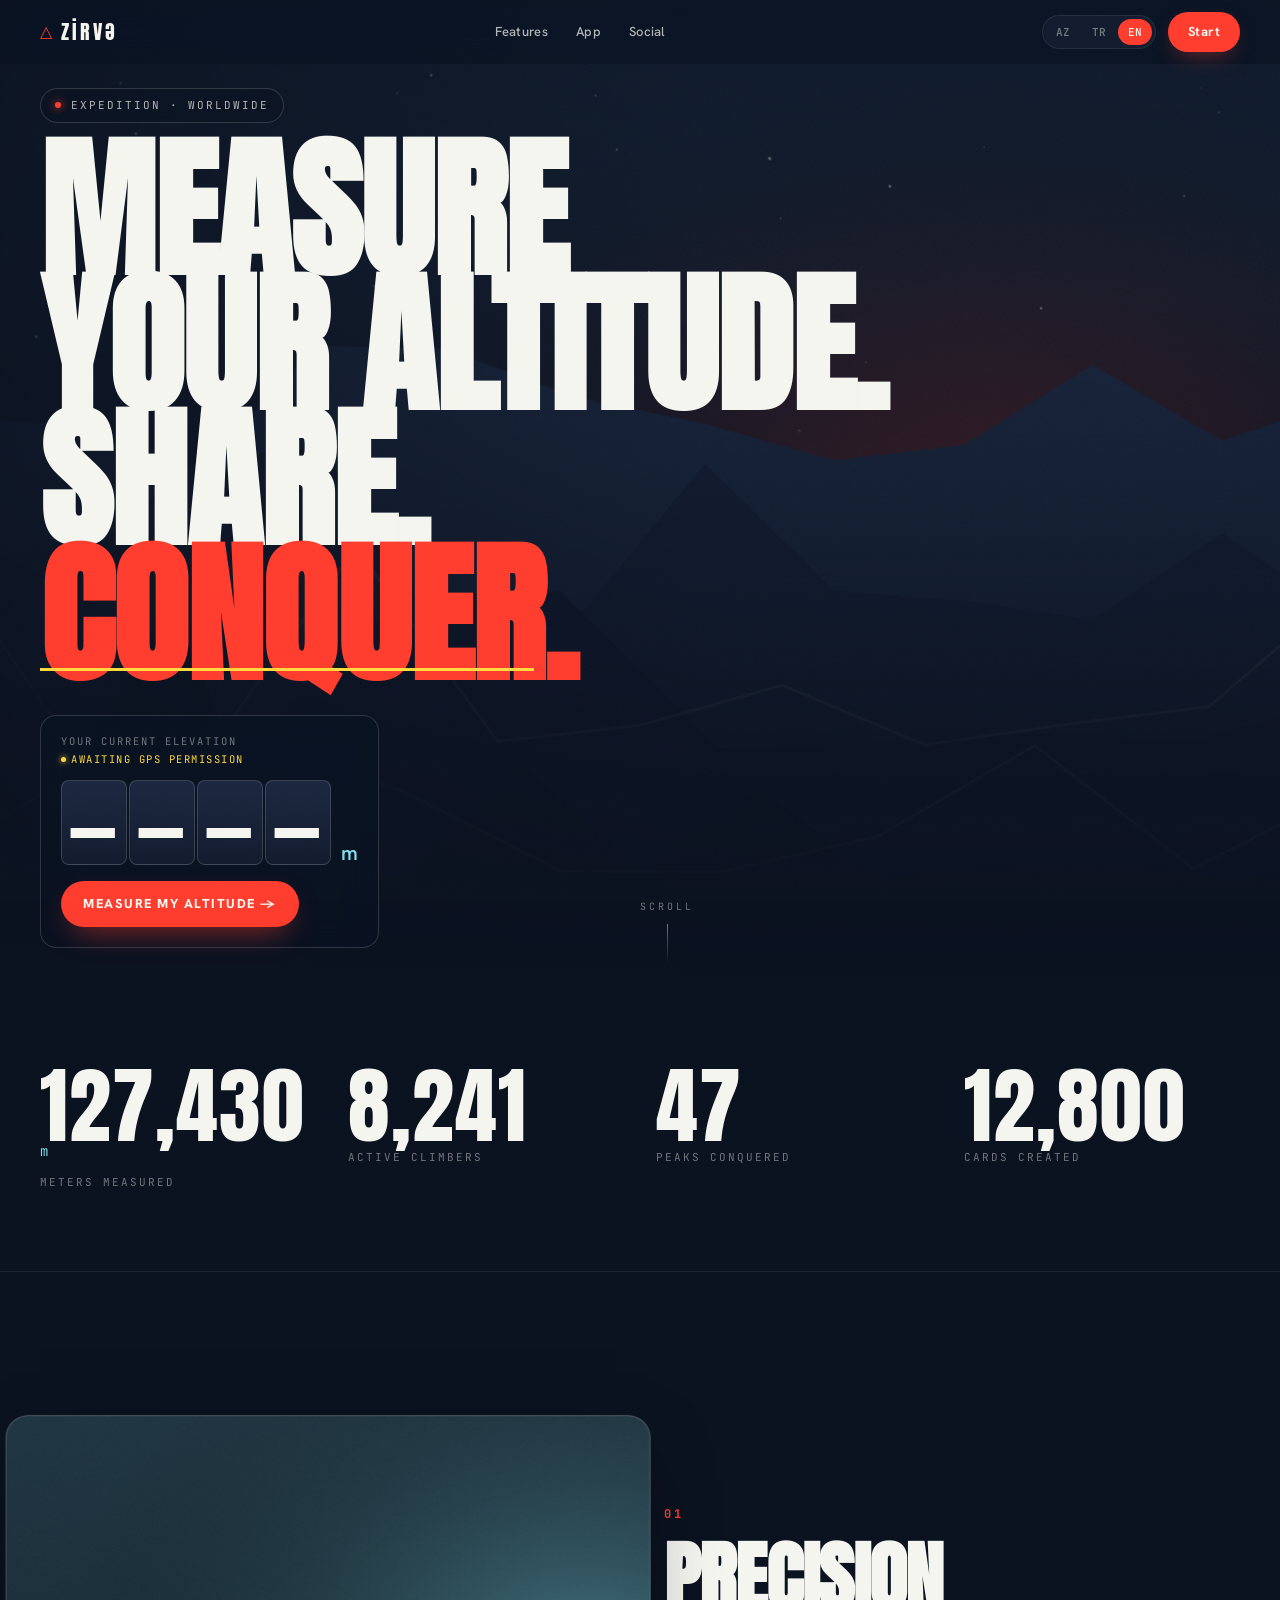
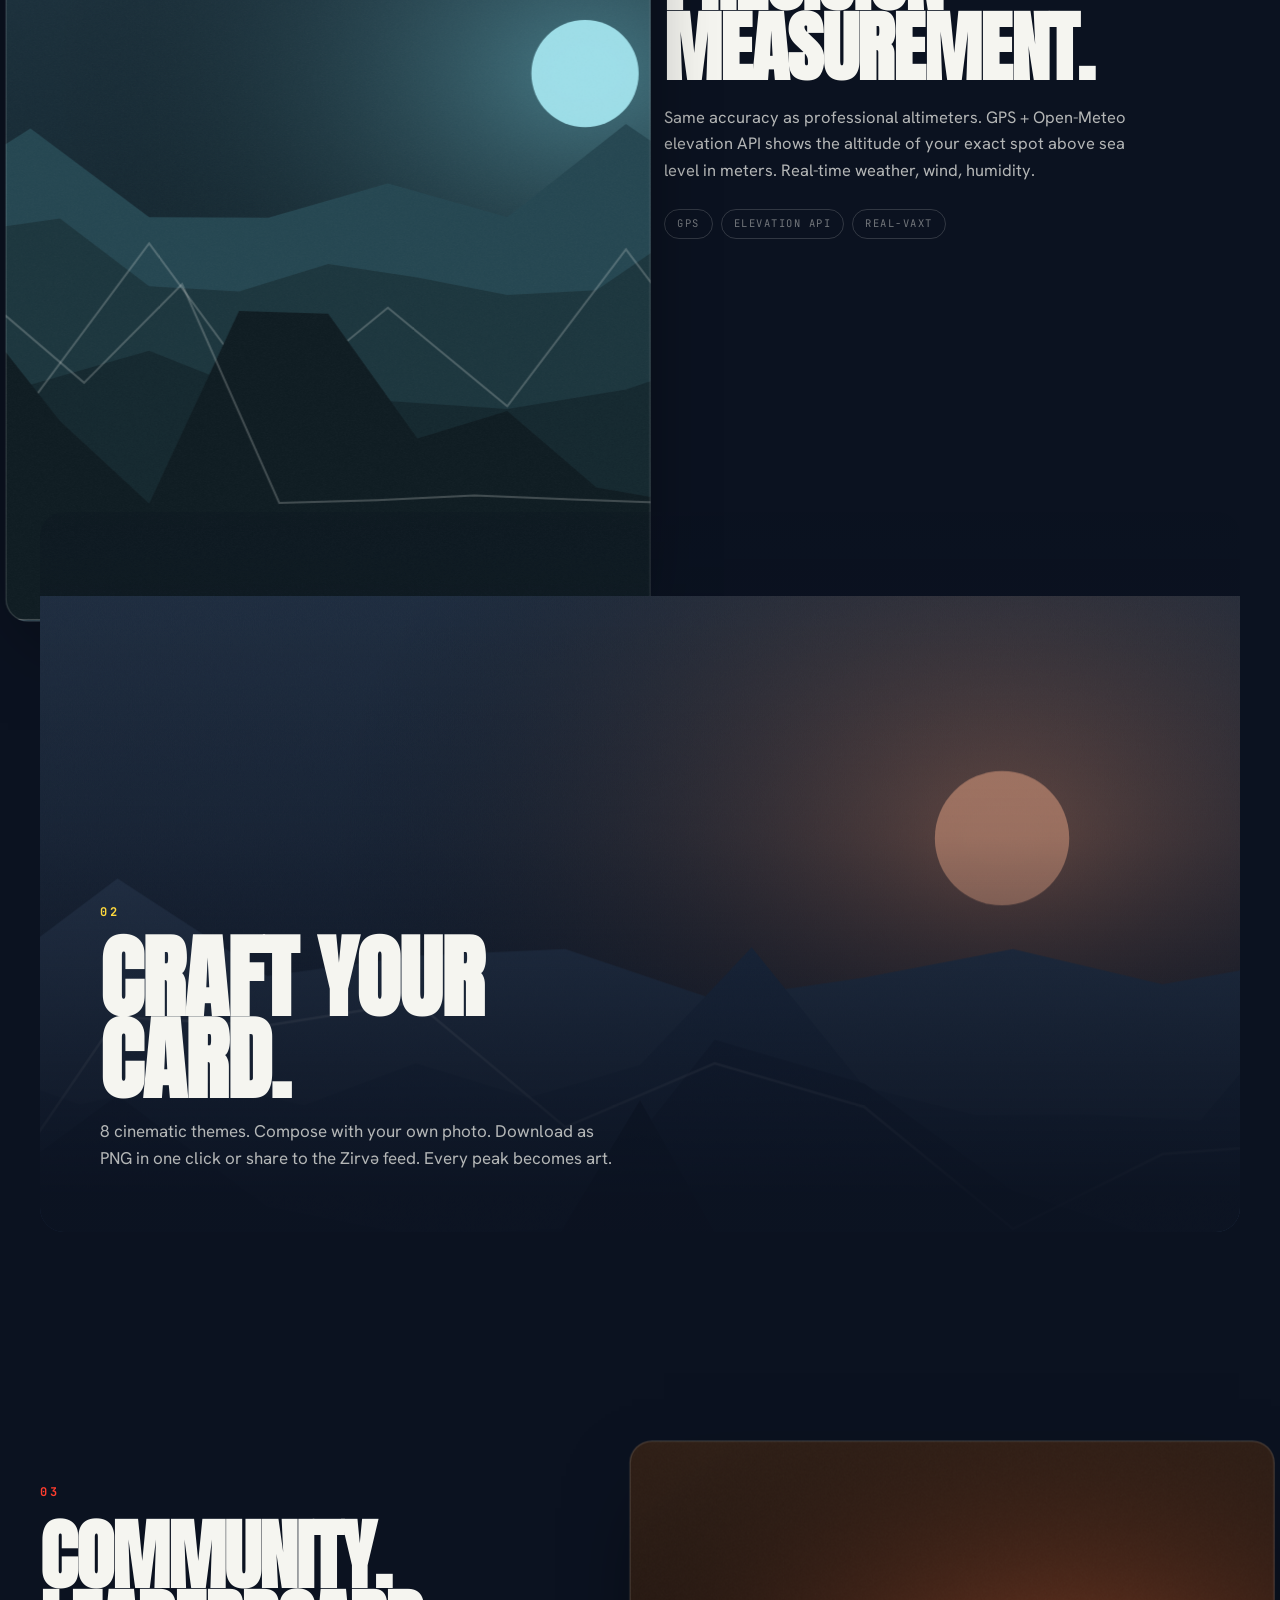
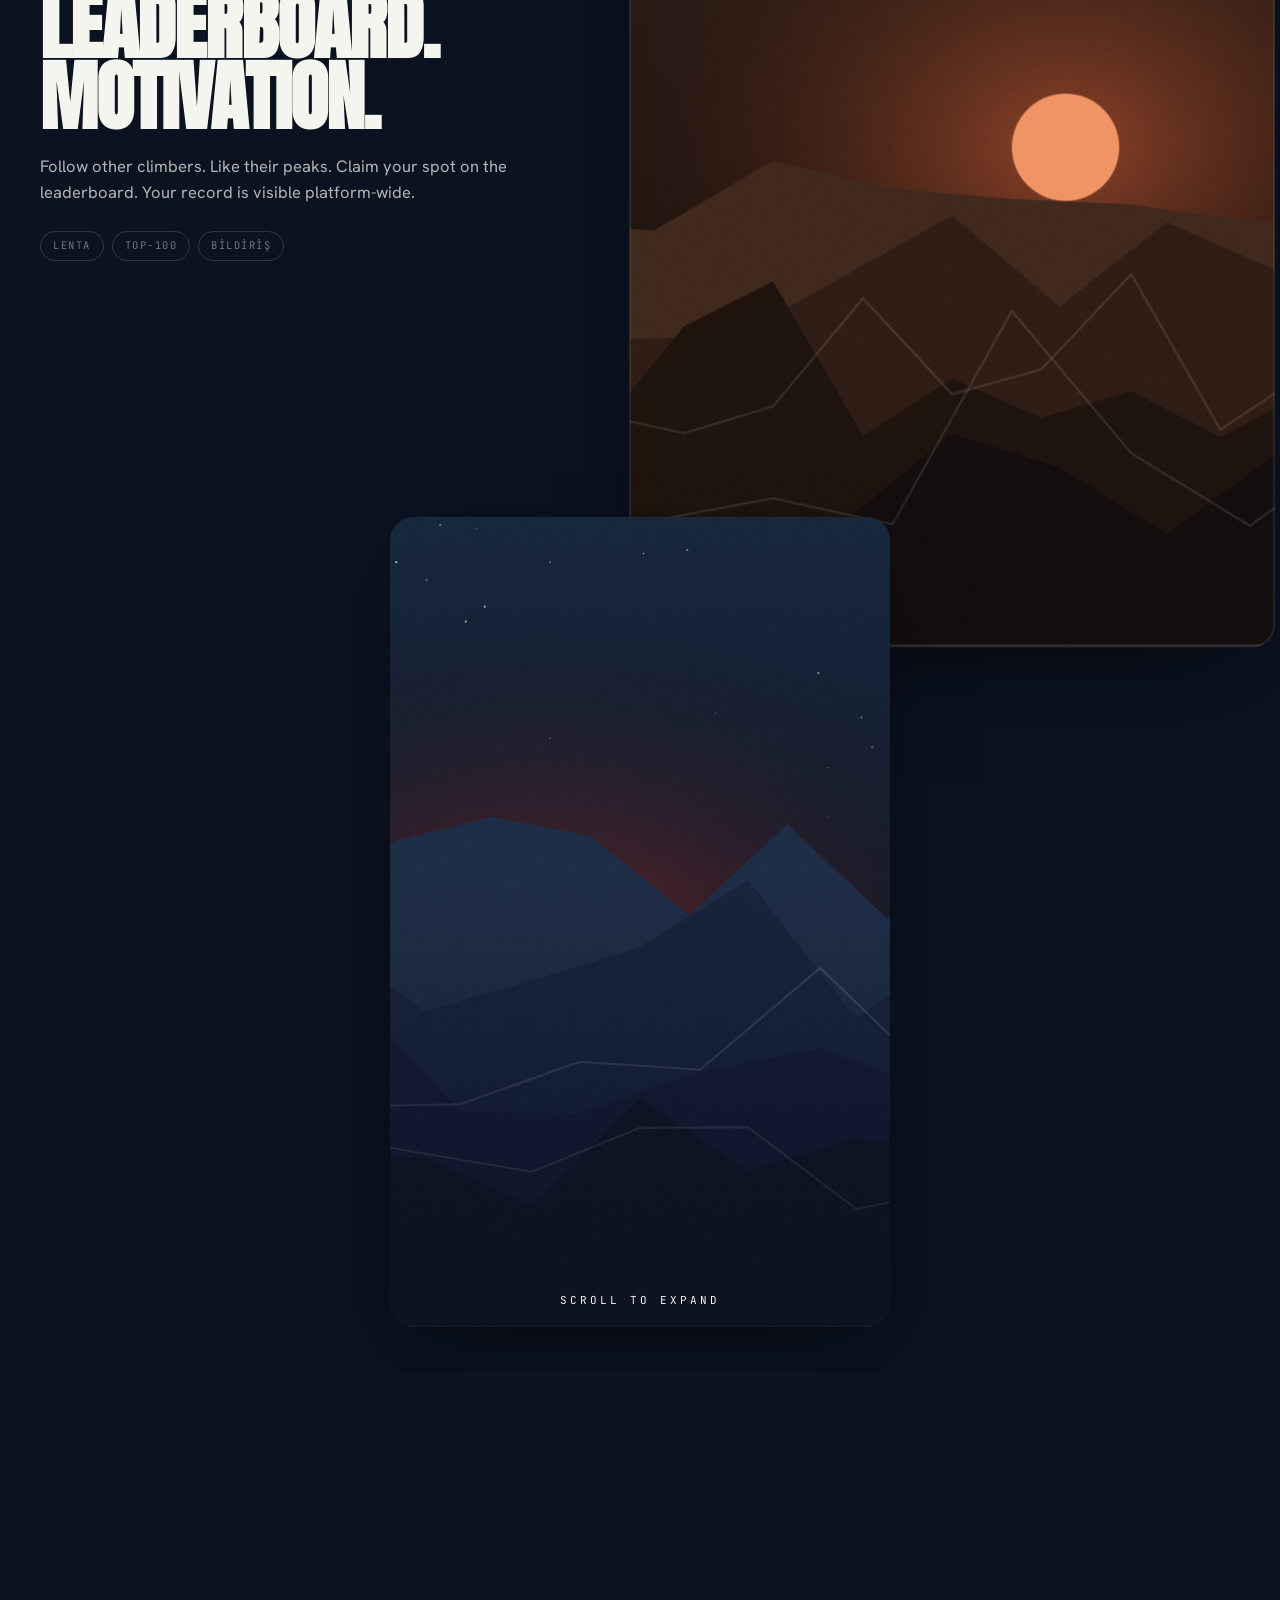
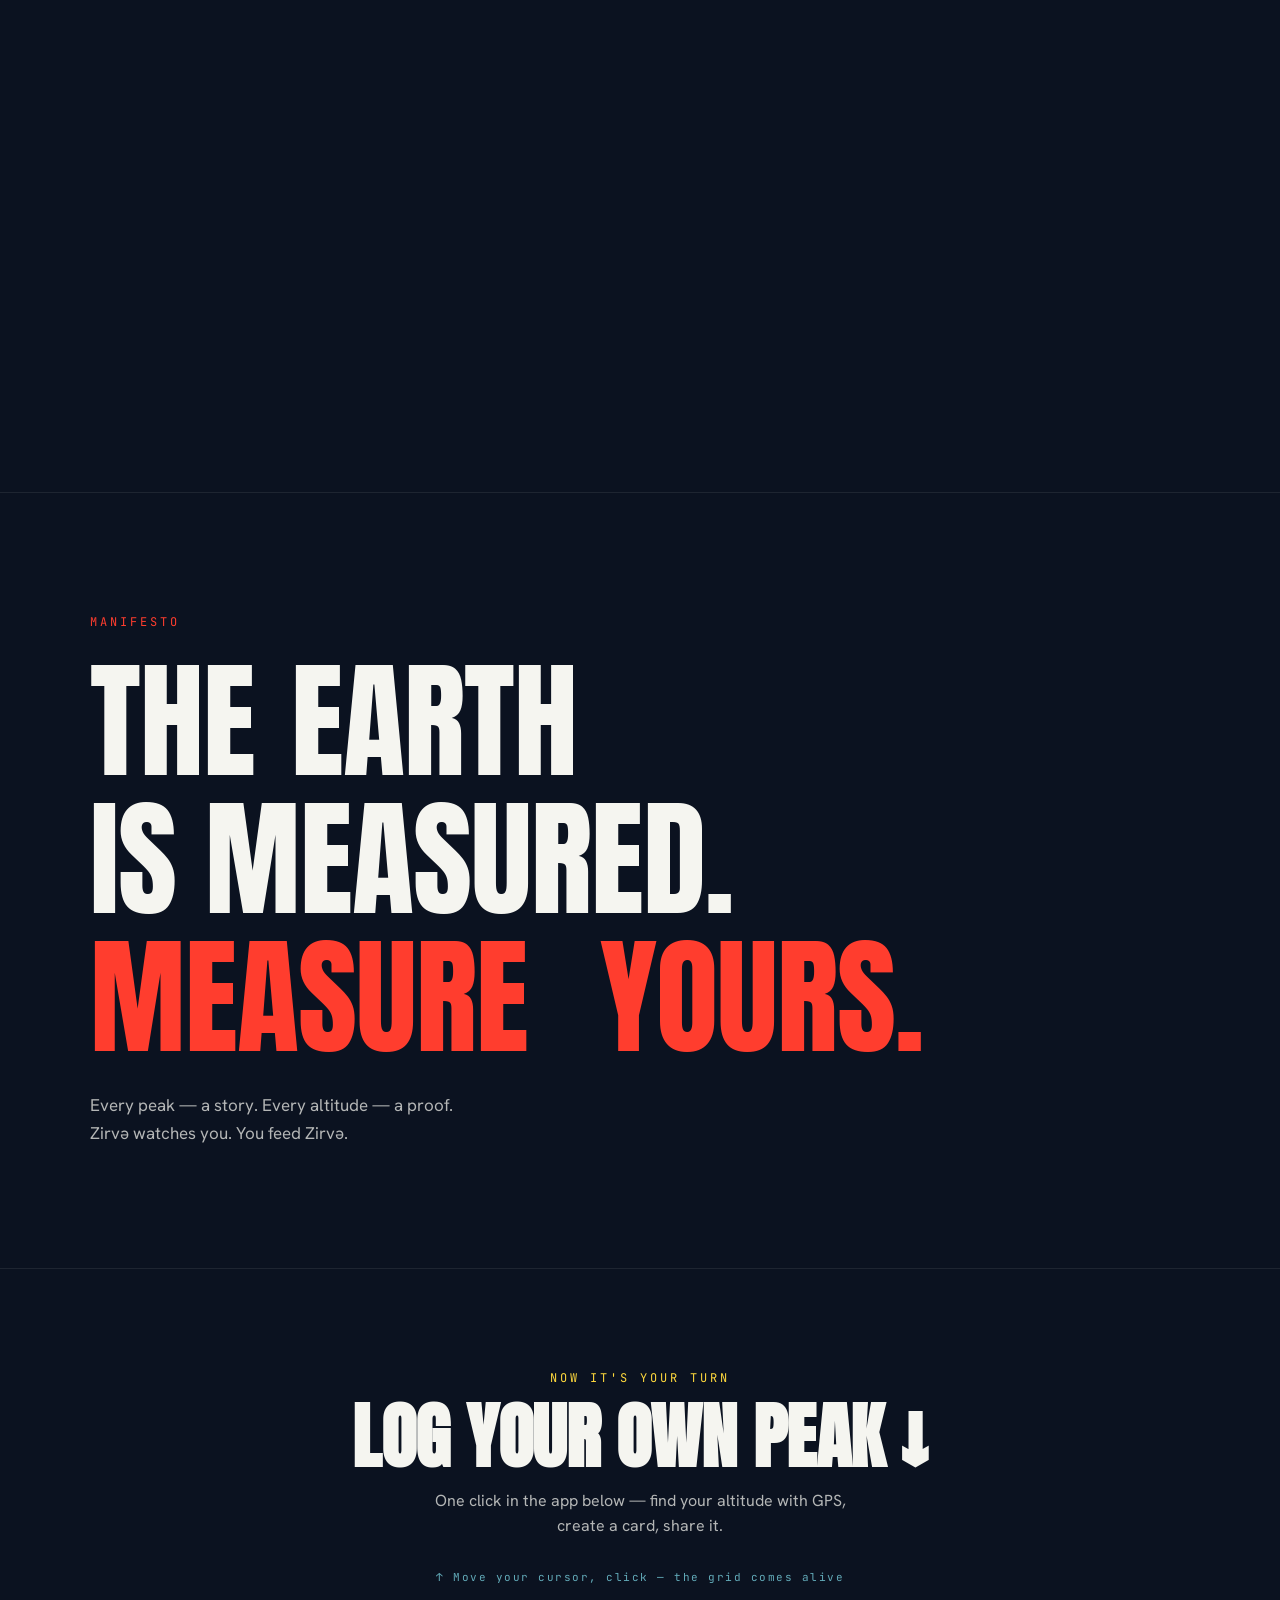
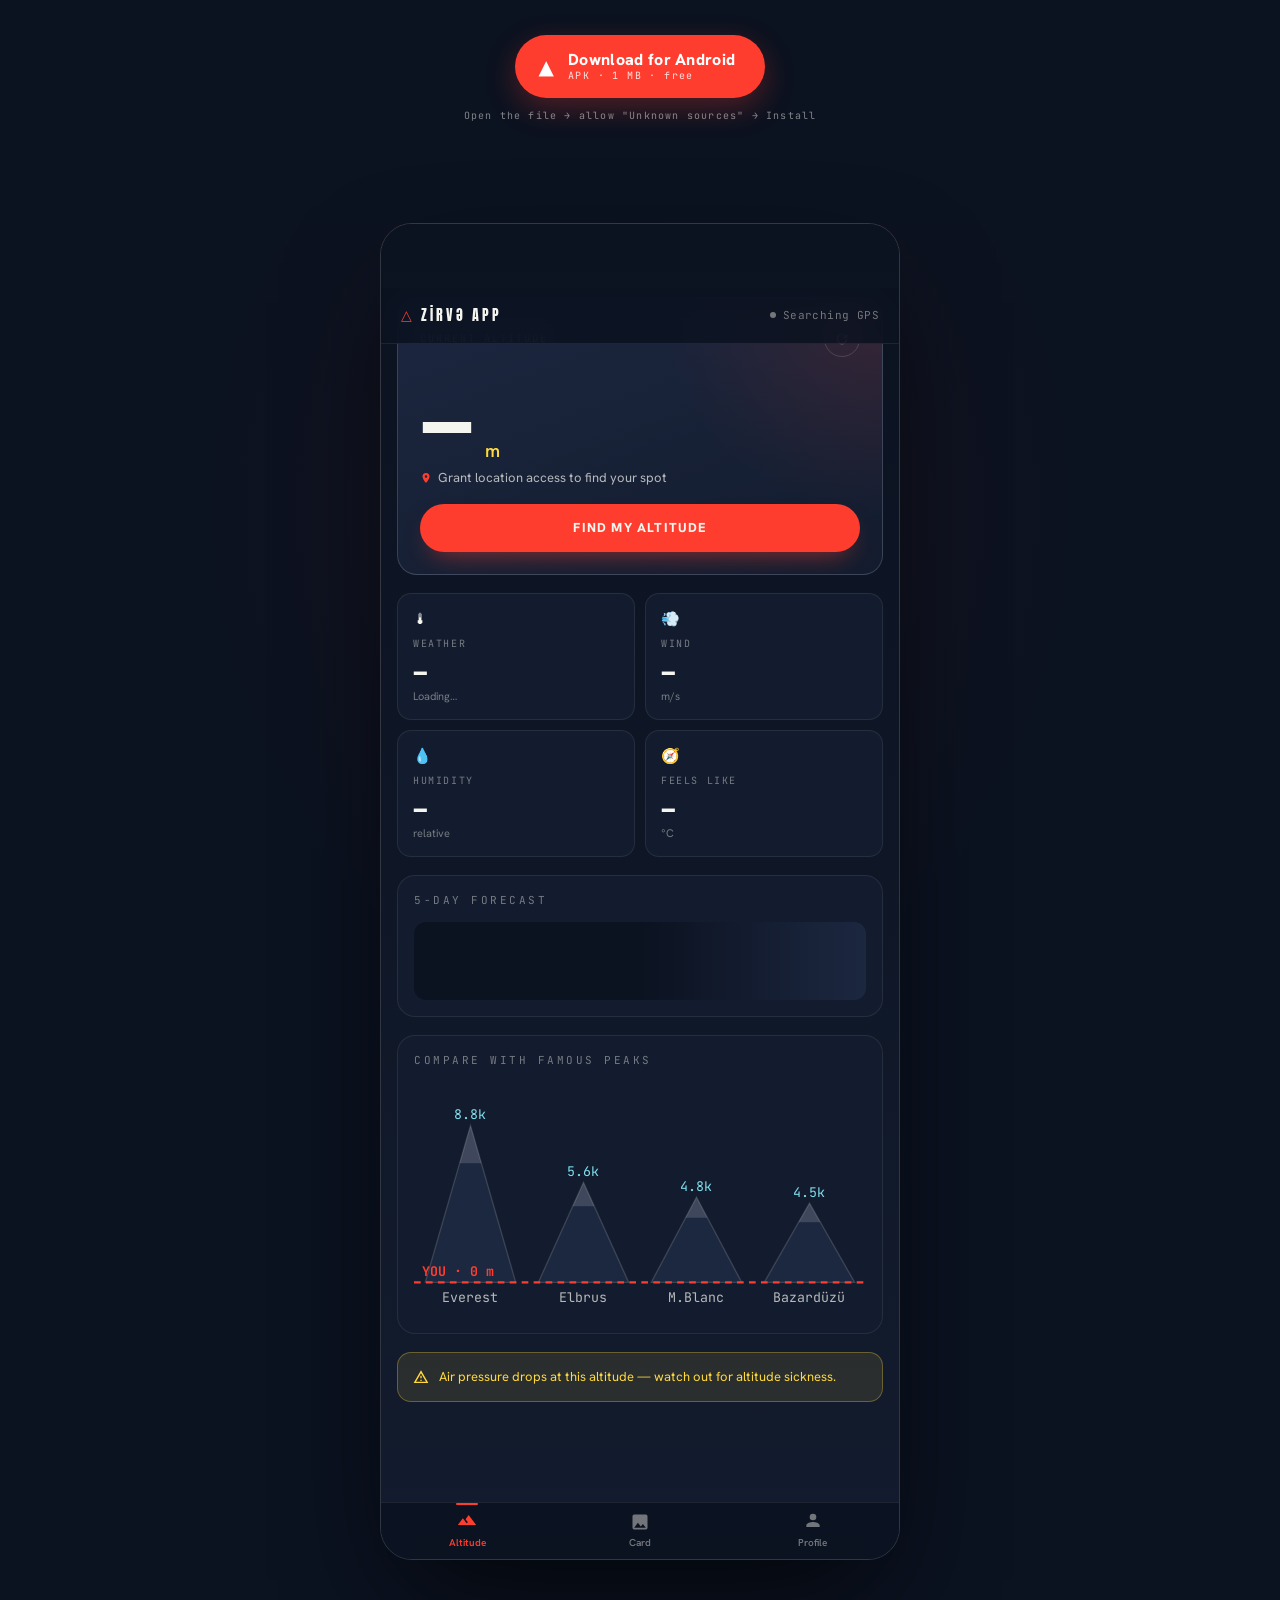
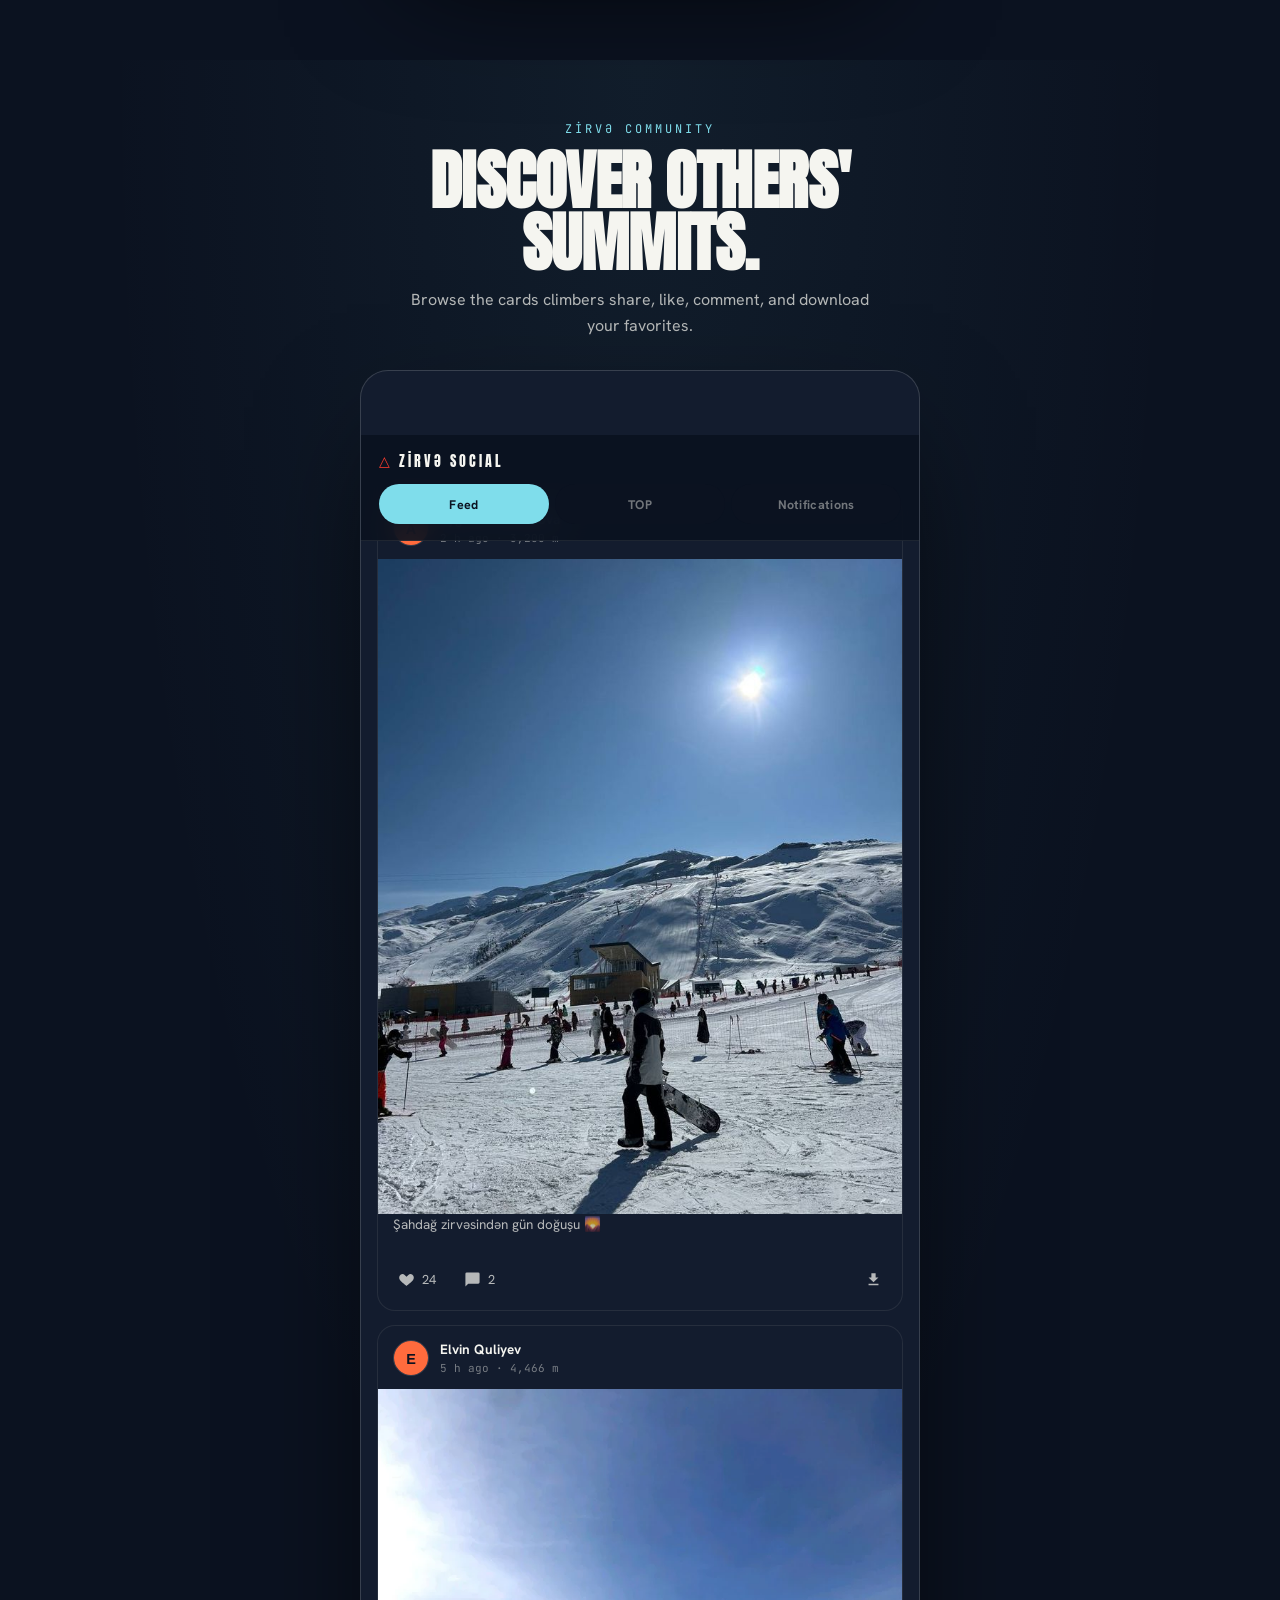
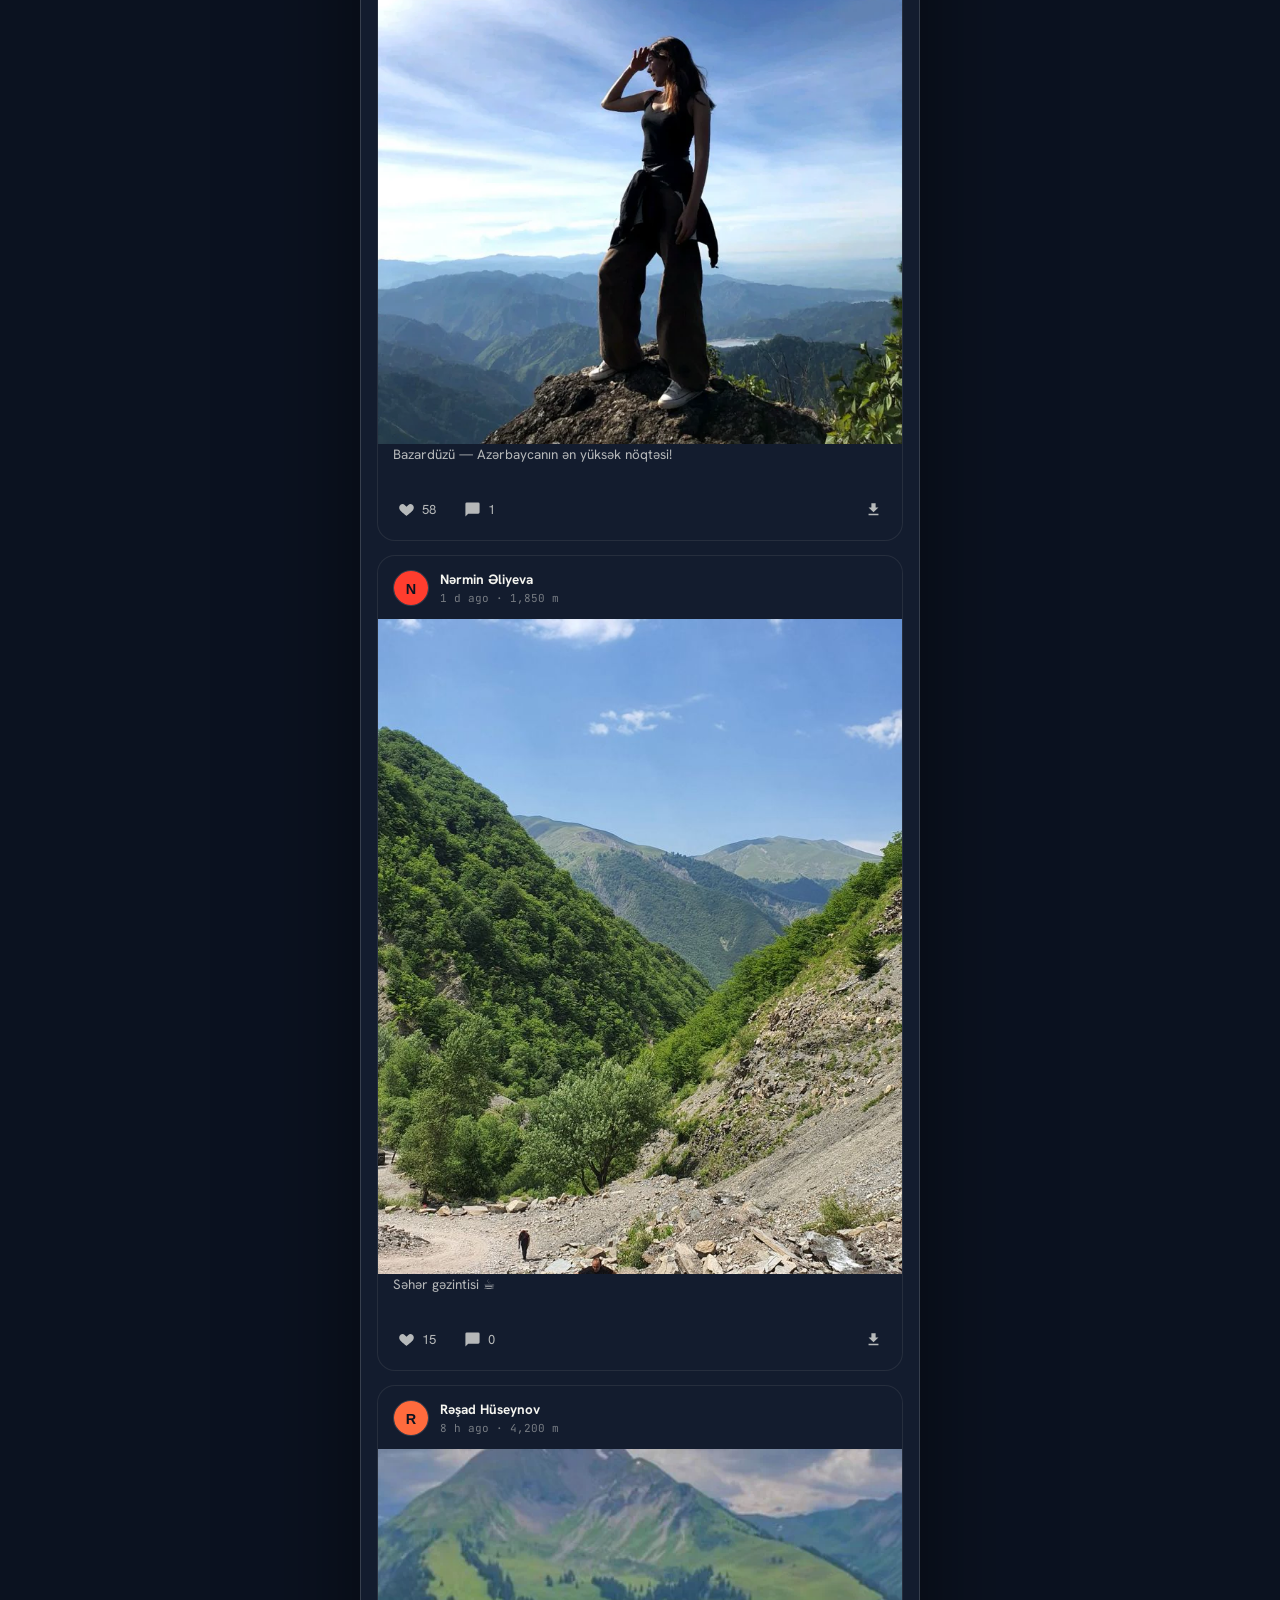
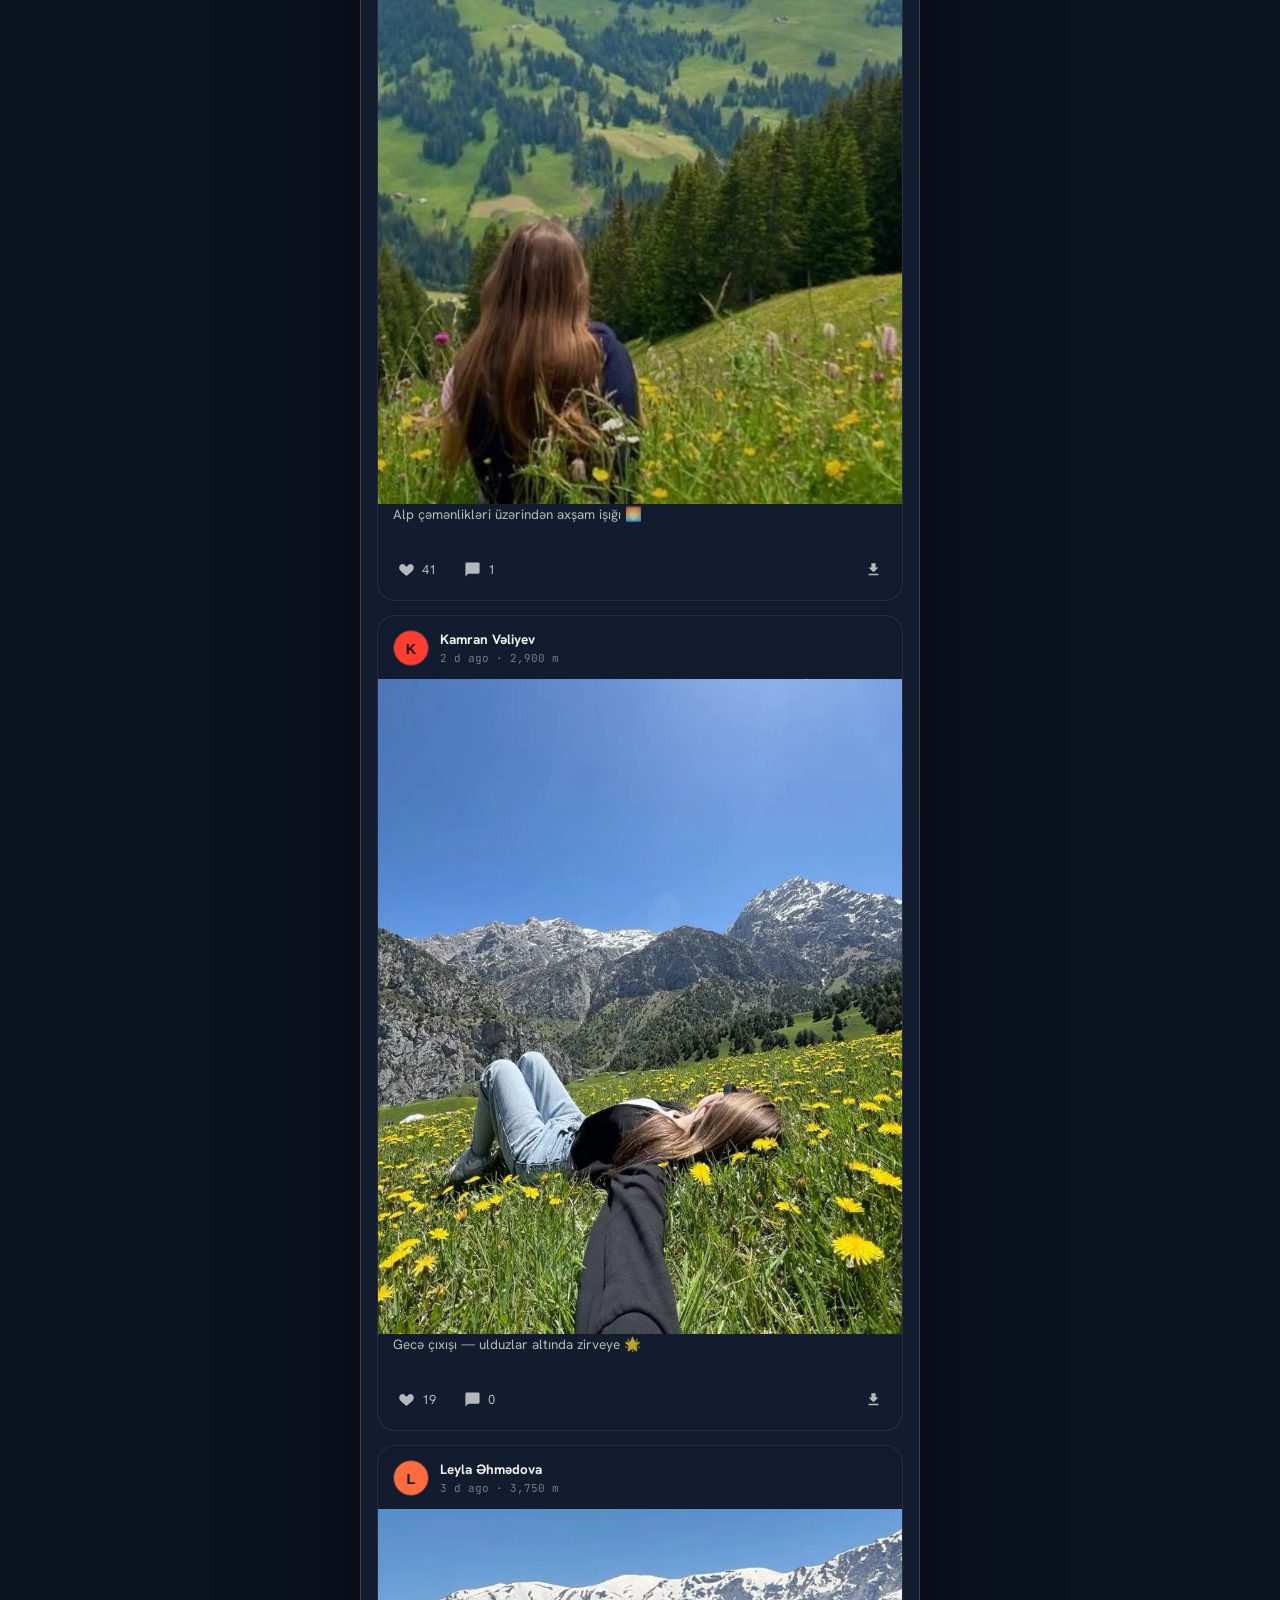
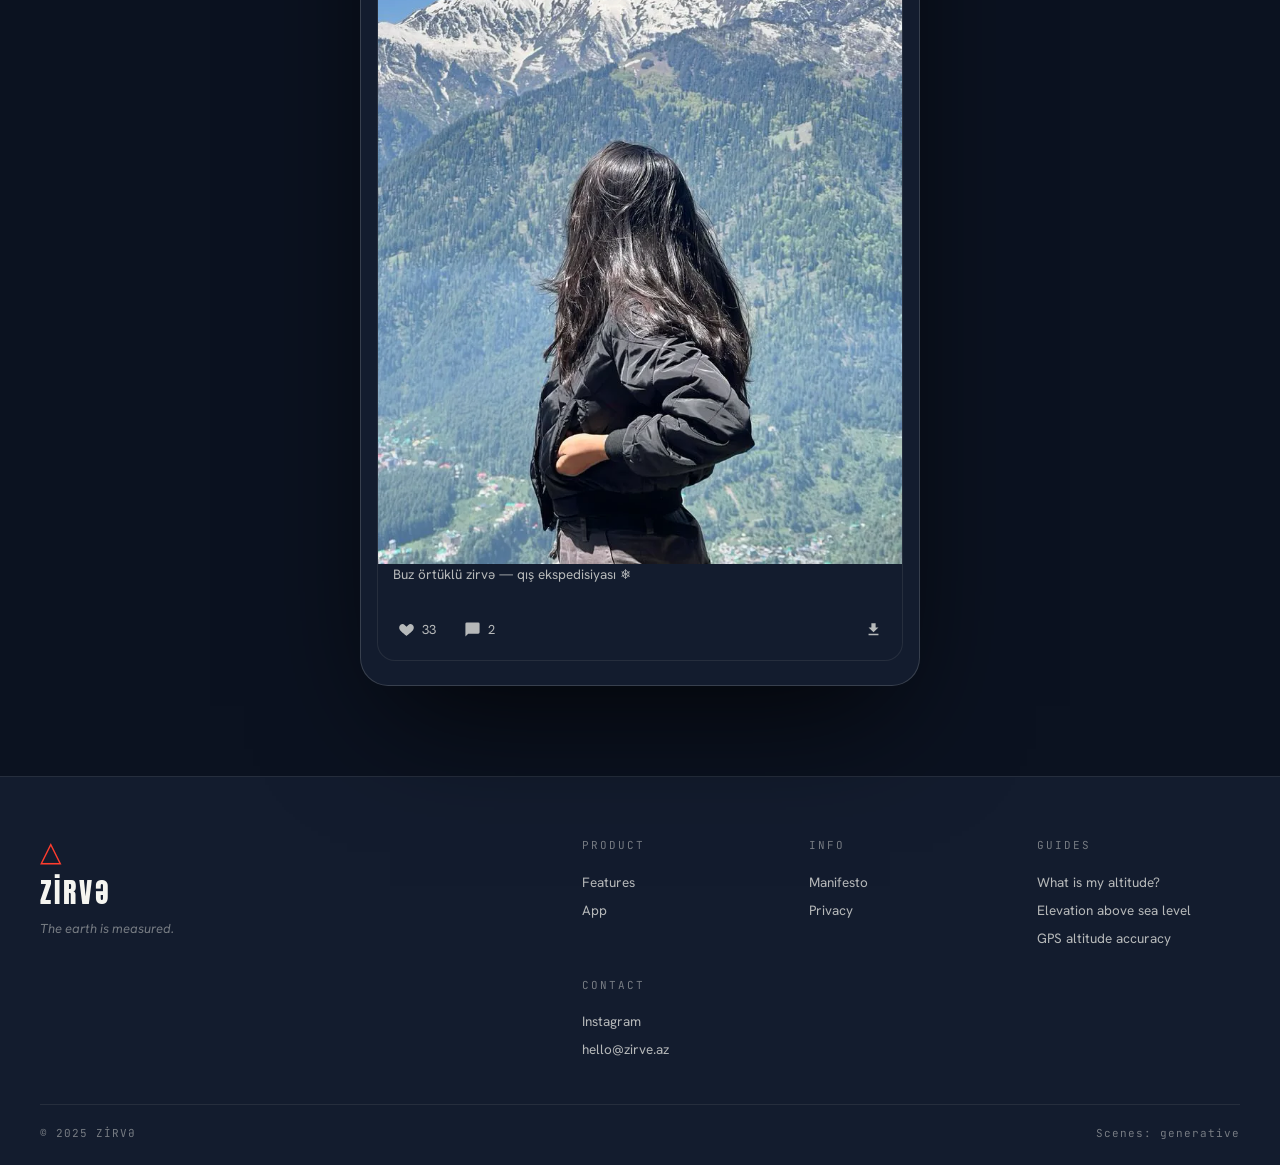
==== commit 0bcf3a38: "Kartlara sayt unvani elave edildi ve SEO qurulusu Kartlar (7 sablonun hamisi): - Her karta zirve-pro" ====
--- a/index.html
+++ b/index.html
@@ -1,5 +1,7 @@
 <!DOCTYPE html>
-<html lang="az">
+<!-- Statik dil ingiliscədir: Google saytı qlobal auditoriya üçün indeksləsin.
+     Tətbiqin özü navigator.language / IP-yə görə AZ / TR / EN-ə keçir. -->
+<html lang="en">
 <head>
 <meta charset="UTF-8">
 <meta name="viewport" content="width=device-width, initial-scale=1.0, viewport-fit=cover">
@@ -10,23 +12,47 @@
 gtag('js', new Date());
 gtag('config', 'G-96WMZ8VRZM');
 </script>
-<title>Zirvə — Hündürlüyünü ölç. Paylaş. Fəth et.</title>
-<meta name="description" content="Zirvə — dağçılar üçün premium GPS hündürlük ölçmə və sosial platforma. Öz zirvələrini kəşf et, kartlar yarat, liderlik tablosunda irəlilə.">
+<title>What Is My Altitude? Free GPS Elevation Finder — Zirvə</title>
+<meta name="description" content="Find your exact altitude above sea level instantly with GPS. Free, no app download, no sign-up. Get your elevation in meters and create a shareable summit card.">
+<link rel="canonical" href="https://zirve-pro.netlify.app/">
 <link rel="icon" href="data:image/svg+xml,<svg xmlns=%22http://www.w3.org/2000/svg%22 viewBox=%220 0 100 100%22><text y=%22.9em%22 font-size=%2290%22>🏔️</text></svg>">
 <link rel="manifest" href="manifest.json">
 <meta name="theme-color" content="#0a1628">
 <meta name="apple-mobile-web-app-capable" content="yes">
 <meta name="apple-mobile-web-app-status-bar-style" content="black-translucent">
 <meta name="apple-mobile-web-app-title" content="ZİRVƏ">
-<!-- Open Graph / WhatsApp / Telegram preview -->
+<!-- Open Graph / WhatsApp / Telegram preview.
+     Şəkil PNG olmalıdır — Facebook, WhatsApp və Twitter SVG-ni göstərmir. -->
 <meta property="og:type" content="website">
-<meta property="og:title" content="ZİRVƏ — Hündürlüyünü ölç. Paylaş. Fəth et.">
-<meta property="og:description" content="Dağçılar üçün premium GPS hündürlük platforması. Zirvələrini kəşf et, kartlar yarat, liderlik tablosunda irəlilə.">
-<meta property="og:image" content="https://zirve-pro.netlify.app/og-image.svg">
+<meta property="og:site_name" content="Zirvə">
+<meta property="og:title" content="What Is My Altitude? Free GPS Elevation Finder">
+<meta property="og:description" content="Find your exact altitude above sea level instantly. Free, no download, no sign-up — and get a shareable summit card.">
+<meta property="og:image" content="https://zirve-pro.netlify.app/og-image.png">
 <meta property="og:image:width" content="1200">
 <meta property="og:image:height" content="630">
-<meta property="og:url" content="https://zirve-pro.netlify.app">
+<meta property="og:url" content="https://zirve-pro.netlify.app/">
 <meta name="twitter:card" content="summary_large_image">
+<meta name="twitter:title" content="What Is My Altitude? Free GPS Elevation Finder">
+<meta name="twitter:description" content="Find your exact altitude above sea level instantly. Free, no download, no sign-up.">
+<meta name="twitter:image" content="https://zirve-pro.netlify.app/og-image.png">
+<script type="application/ld+json">
+{
+  "@context": "https://schema.org",
+  "@type": "WebApplication",
+  "name": "Zirvə",
+  "url": "https://zirve-pro.netlify.app/",
+  "applicationCategory": "TravelApplication",
+  "operatingSystem": "Any (web browser)",
+  "description": "Free GPS altitude finder. Measure your elevation above sea level instantly in your browser and generate a shareable summit card.",
+  "offers": { "@type": "Offer", "price": "0", "priceCurrency": "USD" },
+  "featureList": [
+    "Instant GPS altitude reading",
+    "Elevation above sea level in meters",
+    "Shareable summit cards",
+    "No sign-up or app download required"
+  ]
+}
+</script>
 <link rel="preconnect" href="https://fonts.googleapis.com">
 <link rel="preconnect" href="https://fonts.gstatic.com" crossorigin>
 <link rel="preconnect" href="https://api.open-meteo.com">
@@ -413,7 +439,9 @@
       </div>
       <div class="foot-cols">
         <div><div class="foot-h" data-i18n="foot.product">MƏHSUL</div><a href="#features" data-i18n="nav.features">Xüsusiyyətlər</a><a href="#app" data-i18n="nav.app">App</a></div>
-        <div><div class="foot-h" data-i18n="foot.info">İNFO</div><a href="#manifest" data-i18n="nav.manifest">Manifest</a><a href="#" data-i18n="foot.privacy">Məxfilik</a></div>
+        <div><div class="foot-h" data-i18n="foot.info">İNFO</div><a href="#manifest" data-i18n="nav.manifest">Manifest</a><a href="privacy.html" data-i18n="foot.privacy">Məxfilik</a></div>
+        <!-- Bu keçidlər Google-un giriş səhifələrini tapması üçün lazımdır -->
+        <div><div class="foot-h">GUIDES</div><a href="what-is-my-altitude.html">What is my altitude?</a><a href="elevation-above-sea-level.html">Elevation above sea level</a><a href="gps-altitude-accuracy.html">GPS altitude accuracy</a></div>
         <div><div class="foot-h" data-i18n="foot.contact">ƏLAQƏ</div><a href="#" data-i18n="foot.instagram">Instagram</a><a href="#" data-i18n="foot.email">salam@zirve.az</a></div>
       </div>
     </div>
--- a/styles.css
+++ b/styles.css
@@ -652,7 +652,7 @@
 /* APK download */
 .apk-box{margin-top:34px;display:flex;flex-direction:column;align-items:center;gap:10px}
 .apk-btn{display:inline-flex;align-items:center;gap:14px;padding:15px 30px 15px 24px;
-  border-radius:999px;background:var(--ember);color:#fff;text-decoration:none;
+  border-radius:999px;background:var(--surge);color:#fff;text-decoration:none;
   box-shadow:0 10px 30px rgba(255,61,46,0.28);transition:transform .18s ease,box-shadow .18s ease}
 .apk-btn:hover{transform:translateY(-2px);box-shadow:0 14px 38px rgba(255,61,46,0.38)}
 .apk-ico{font-size:20px;line-height:1}
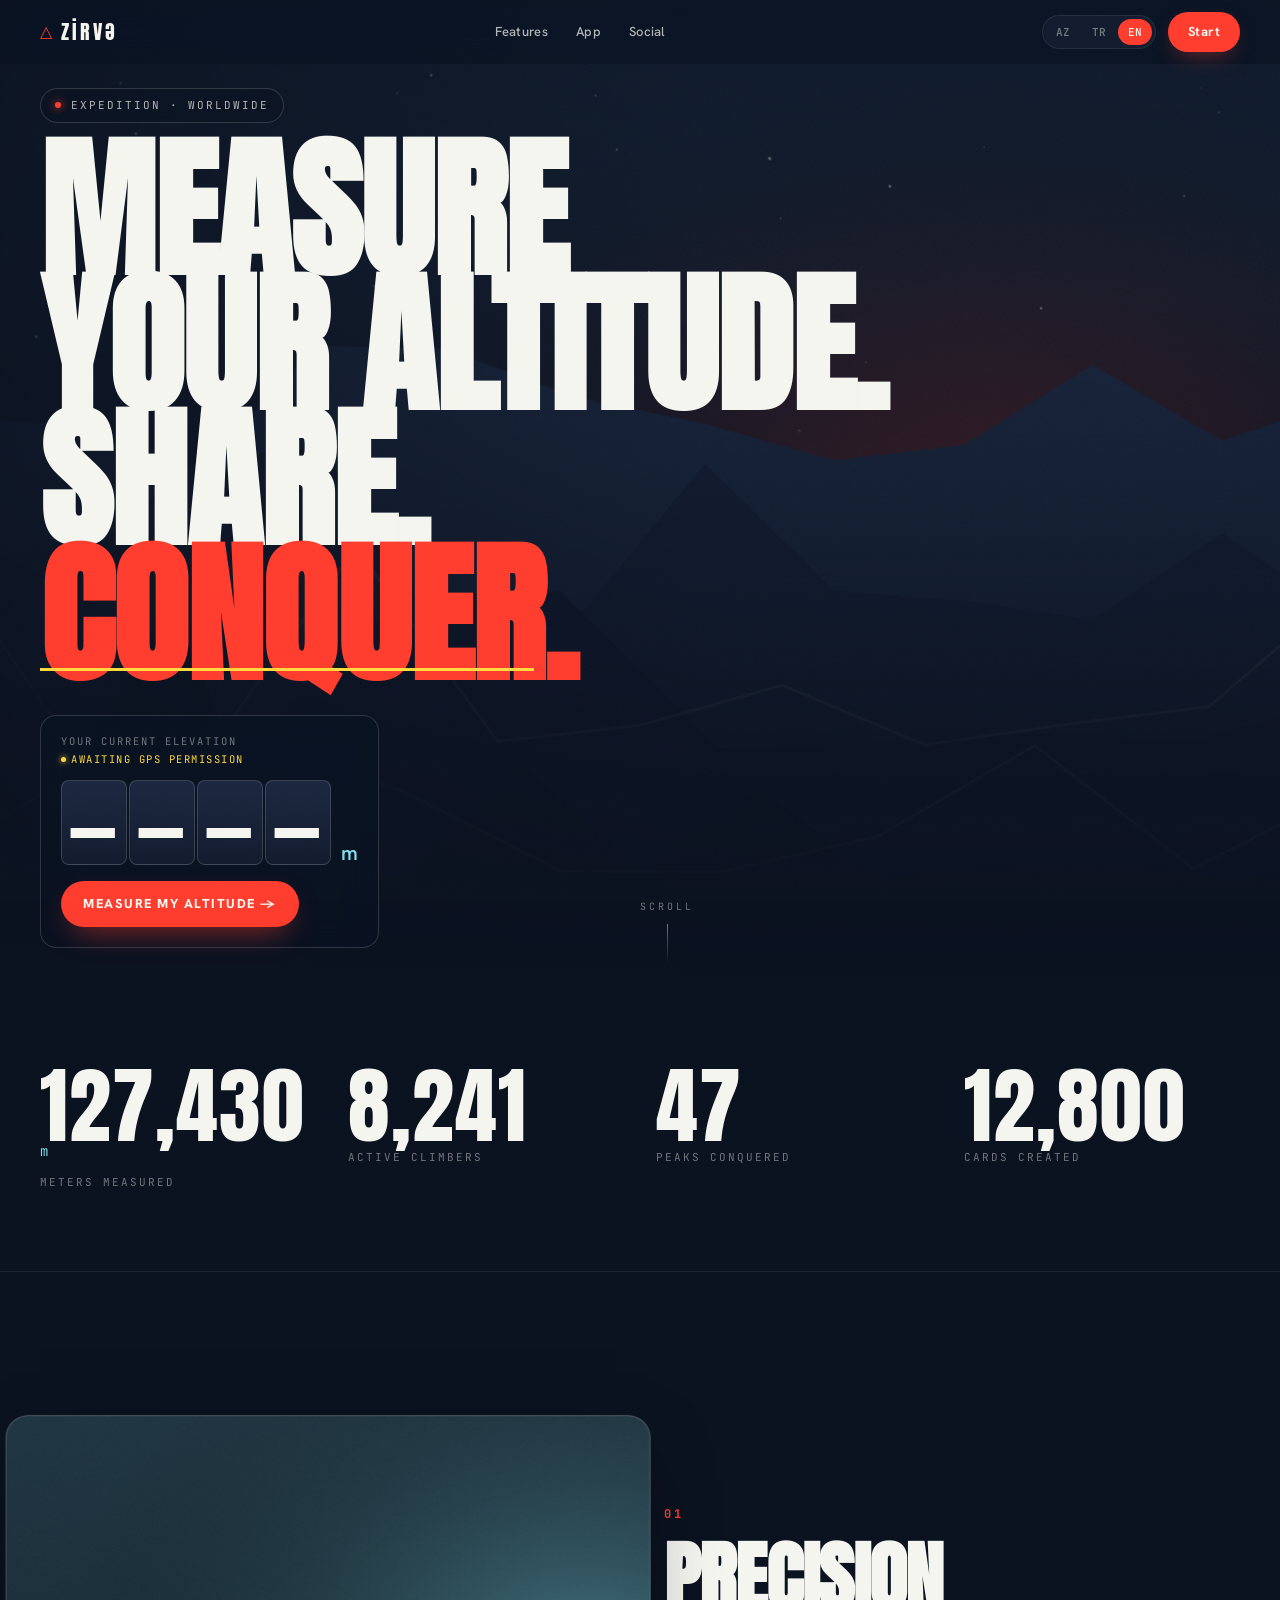
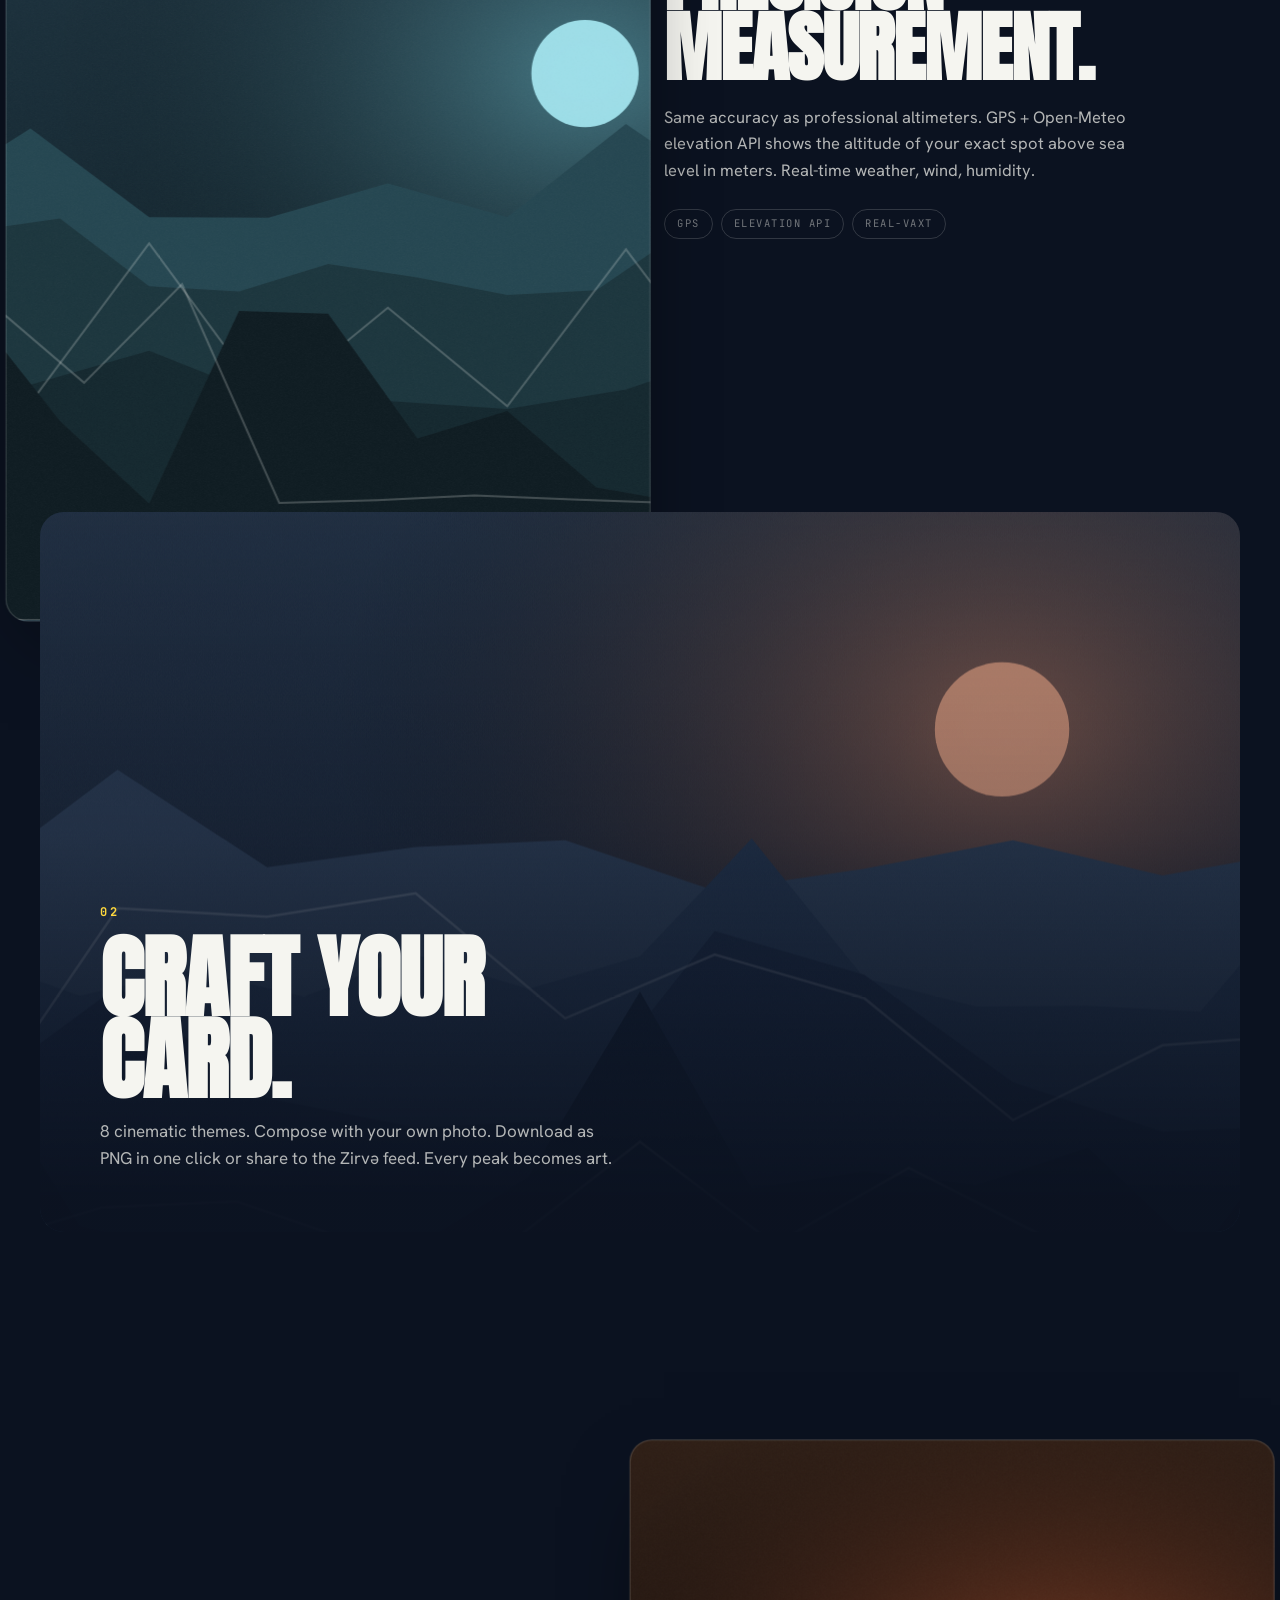
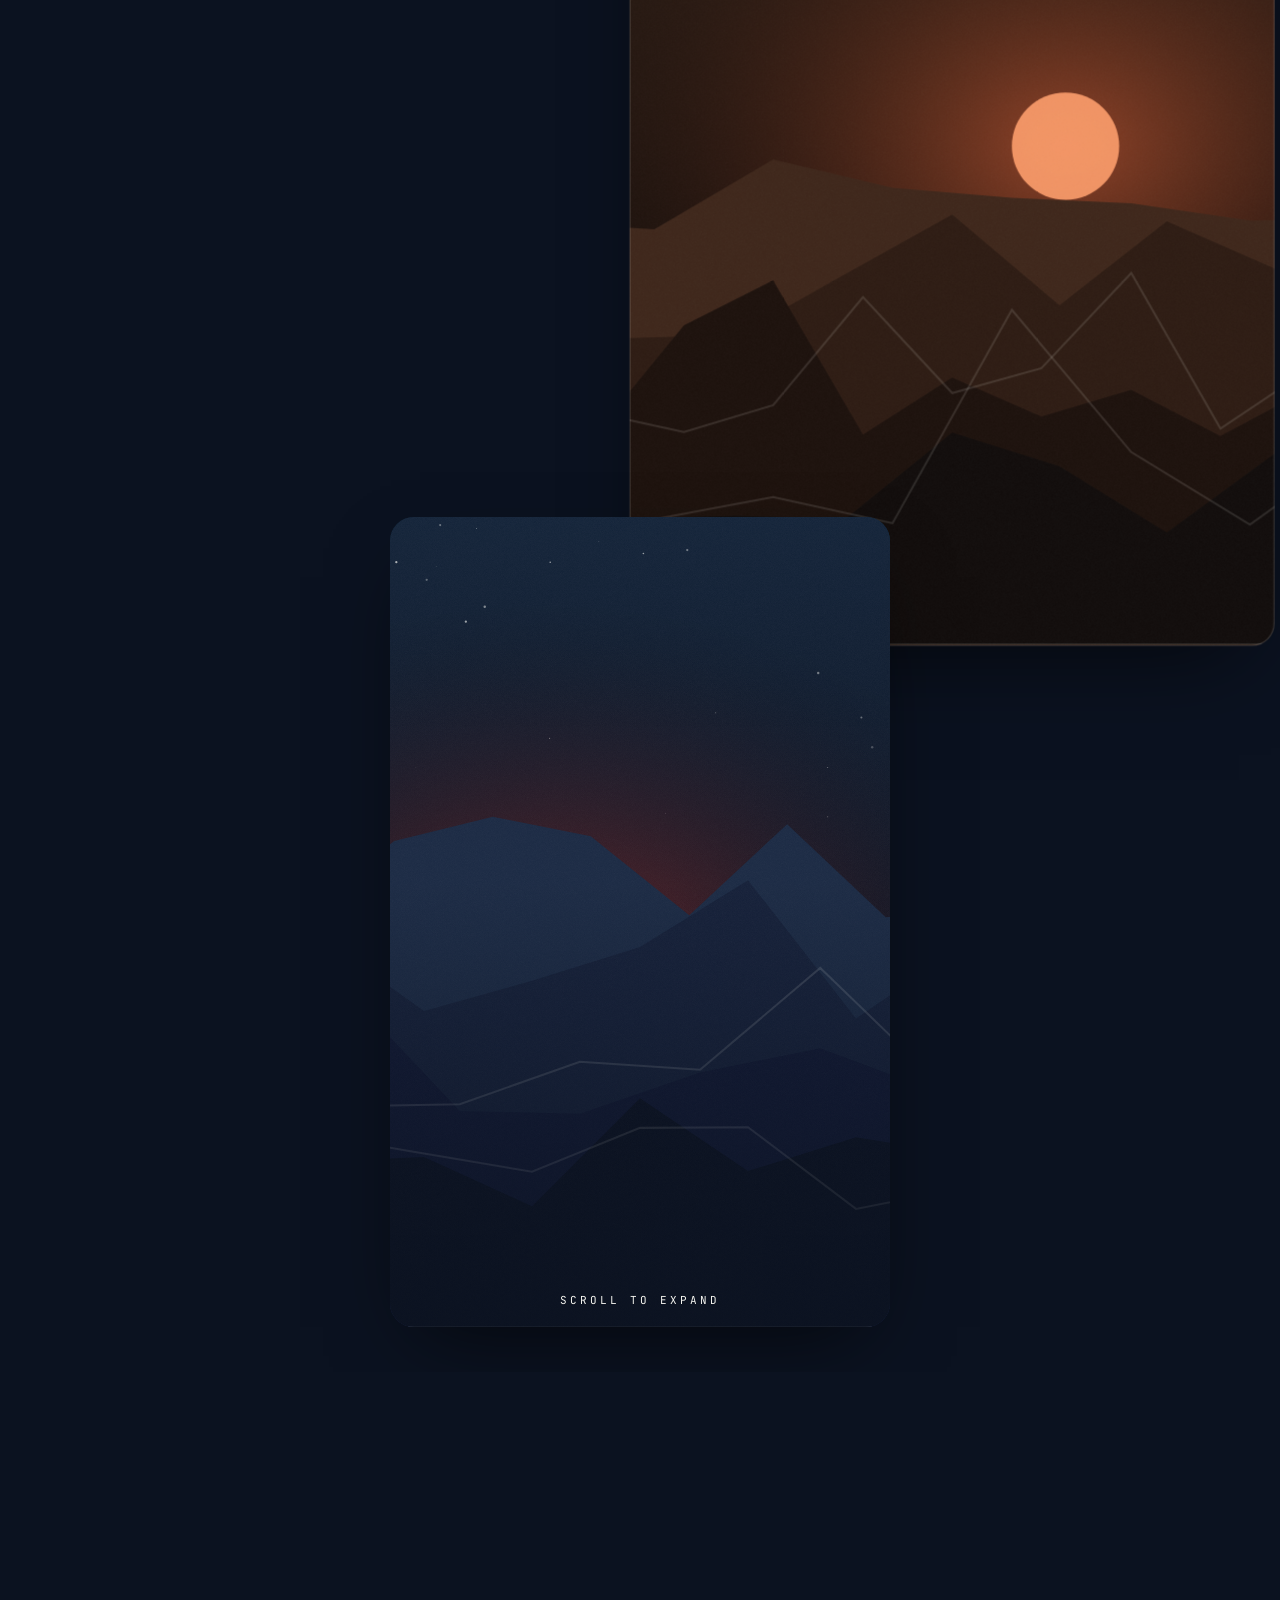
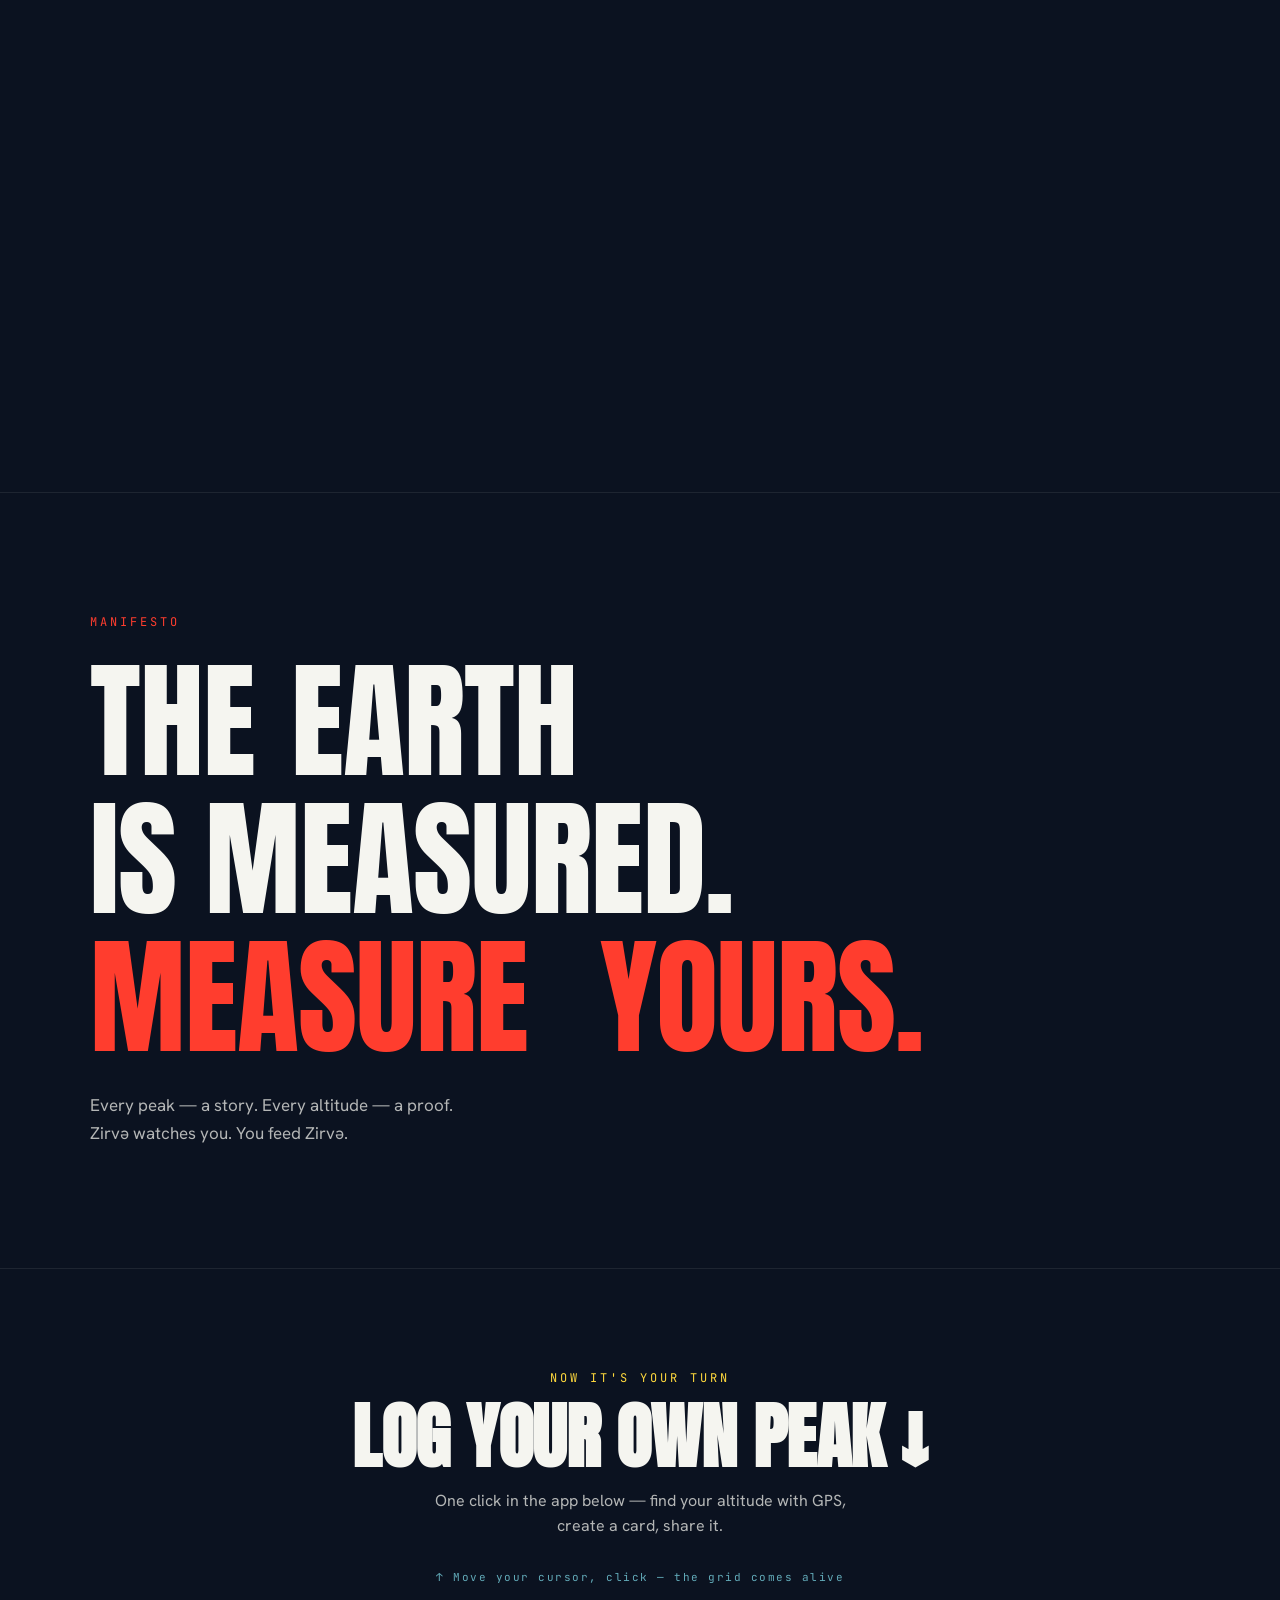
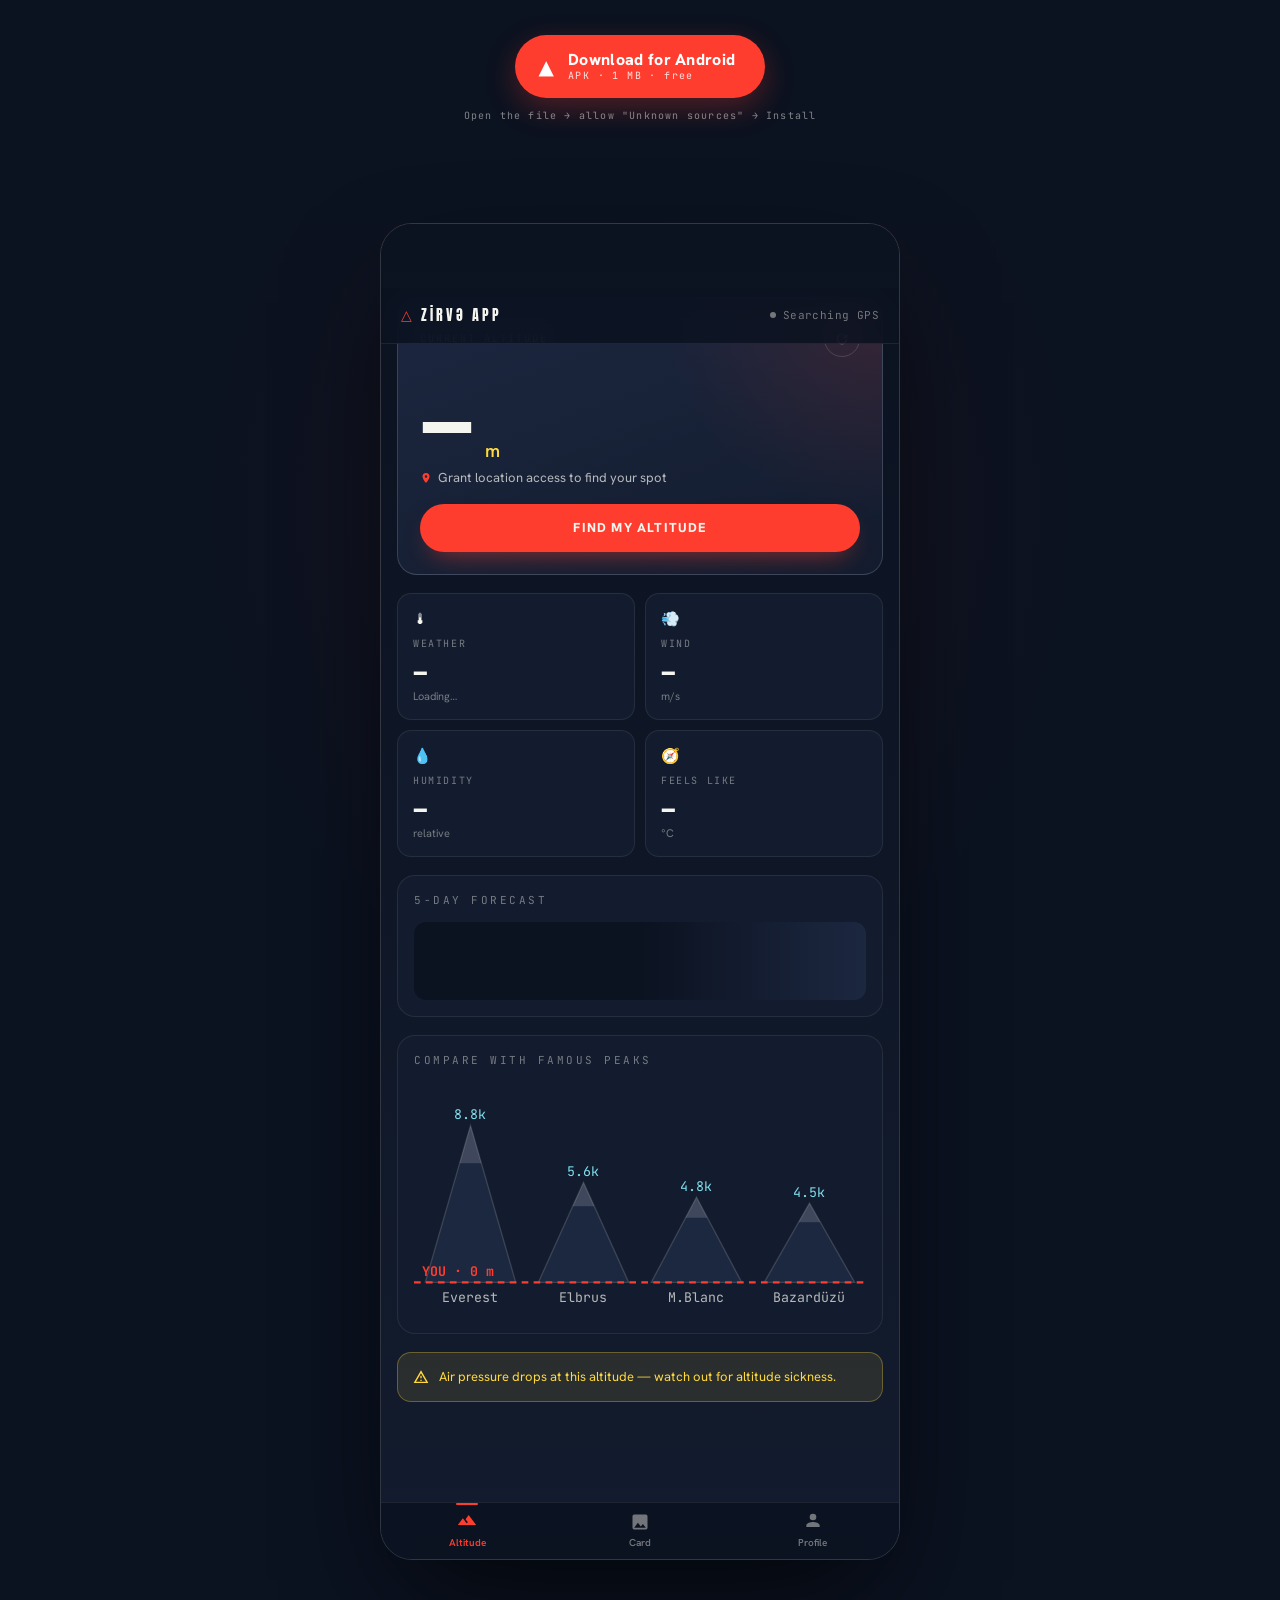
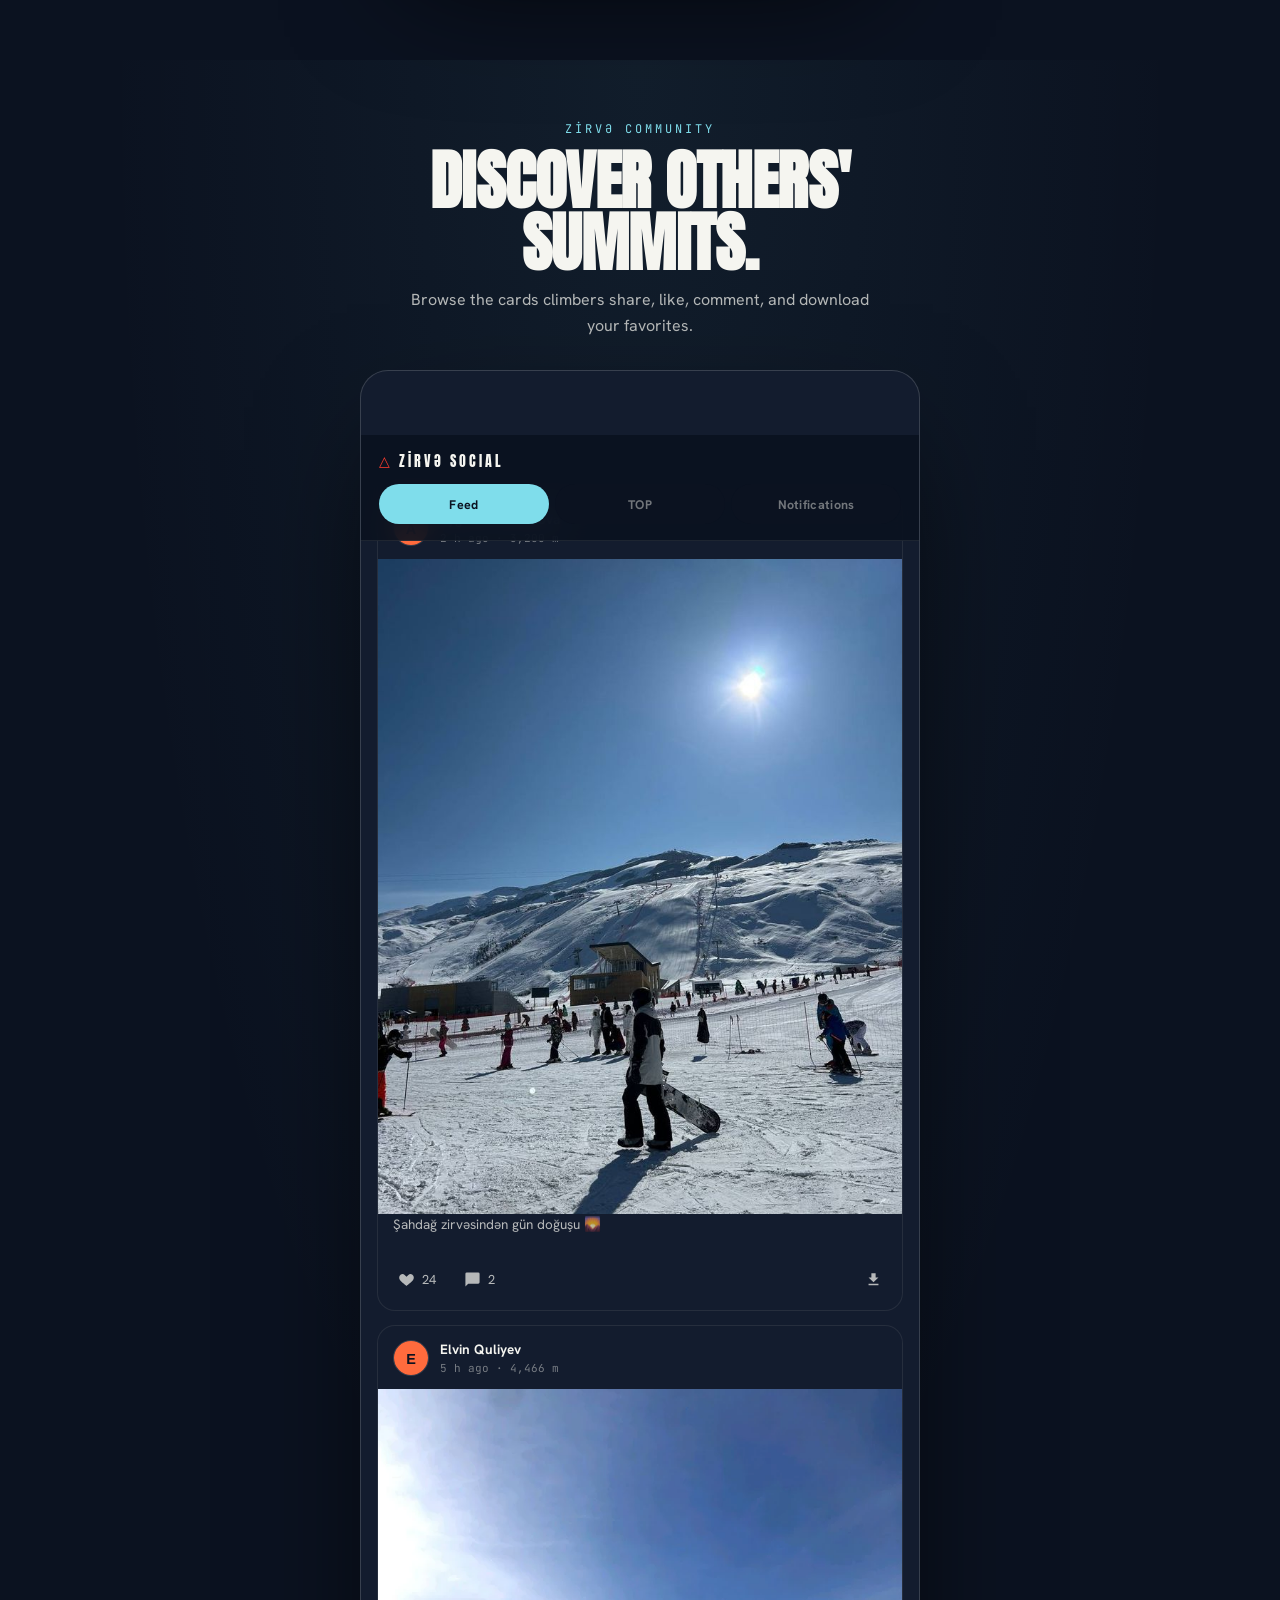
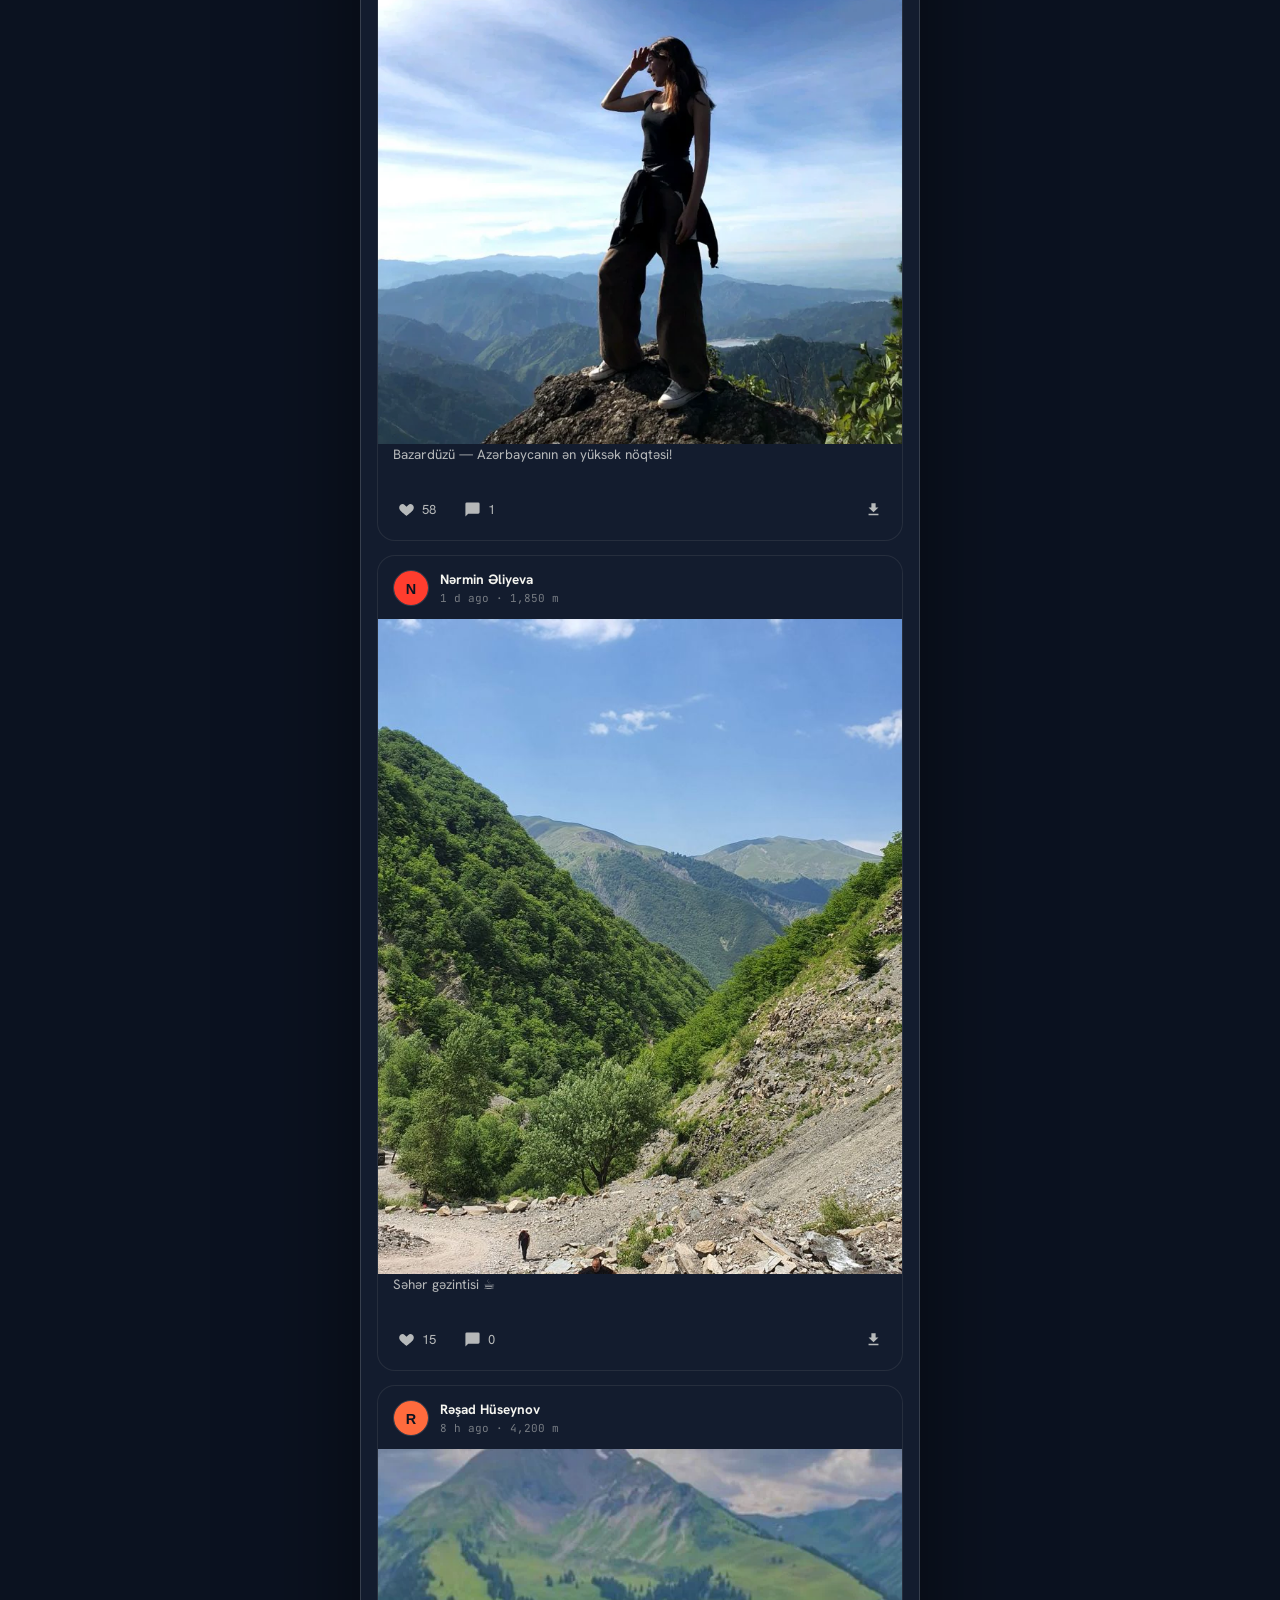
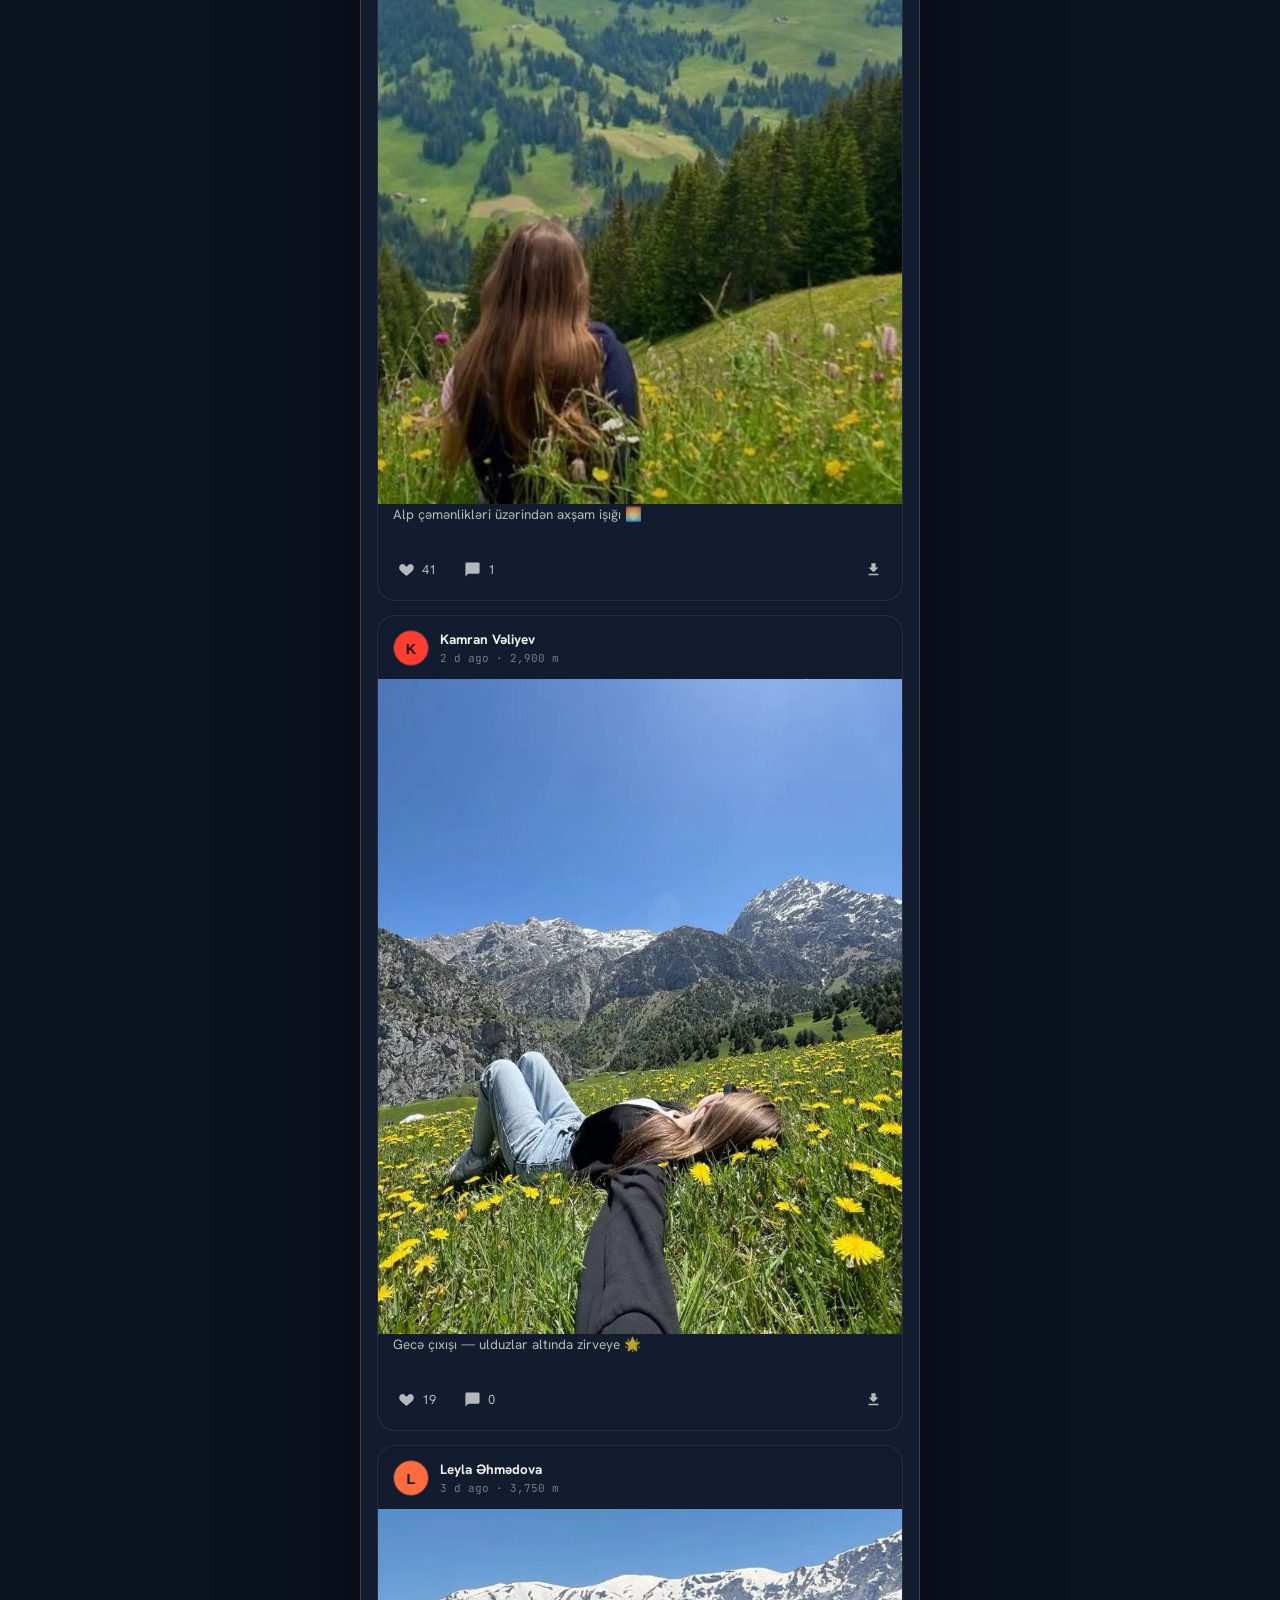
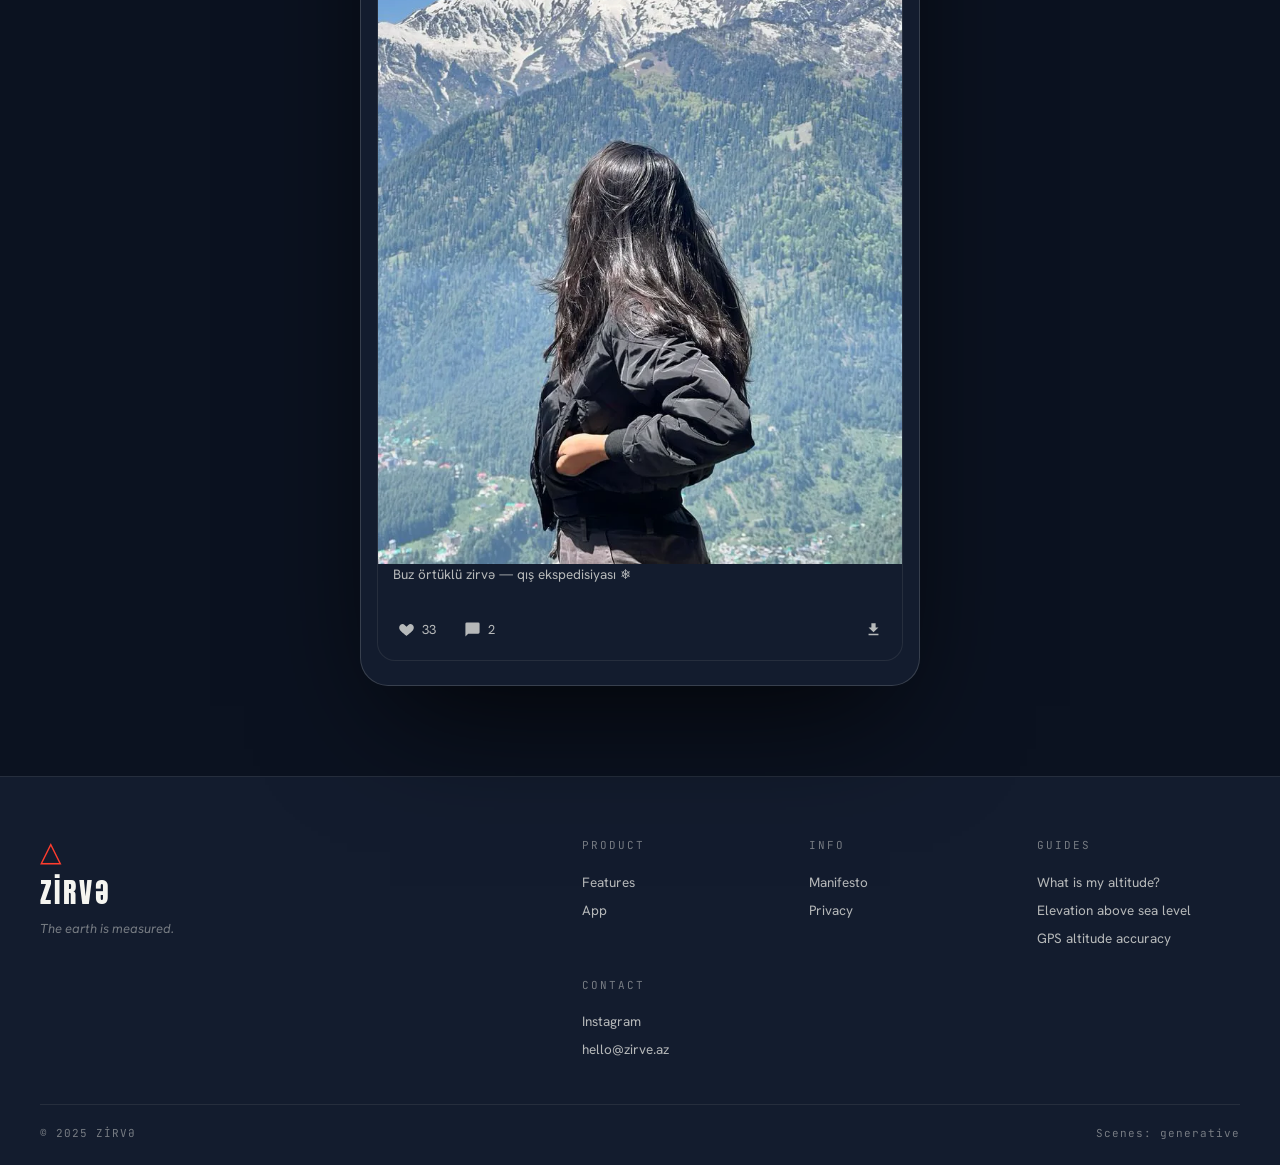
==== commit 14971439: "Karta yerli paylasim duymesi elave edildi navigator.share() ile cihazin oz paylasim penceresi acilir" ====
--- a/index.html
+++ b/index.html
@@ -334,9 +334,21 @@
               <canvas id="cardCanvas" width="600" height="750" class="card-canvas"></canvas>
             </div>
 
+            <!-- Əsas paylaşım düyməsi: cihazın öz paylaşım pəncərəsini açır
+                 (Instagram, TikTok, WhatsApp və s.). Ən görünən düymə olmalıdır,
+                 çünki paylaşılan kart tətbiqin yeganə viral kanalıdır. -->
+            <button class="btn-primary btn-share-native" id="shareCardBtn">
+              <svg viewBox="0 0 24 24" width="17" height="17" fill="none" stroke="currentColor" stroke-width="2" stroke-linecap="round" stroke-linejoin="round" aria-hidden="true">
+                <path d="M4 12v7a1 1 0 0 0 1 1h14a1 1 0 0 0 1-1v-7"></path>
+                <polyline points="16 6 12 2 8 6"></polyline>
+                <line x1="12" y1="2" x2="12" y2="15"></line>
+              </svg>
+              <span data-i18n="app.shareNative">KARTI PAYLAŞ</span>
+            </button>
+
             <div class="card-actions">
               <button class="btn-secondary" id="downloadCardBtn" data-i18n="app.download">PNG KİMİ ENDİR</button>
-              <button class="btn-primary" id="postCardBtn" data-i18n="app.share">SOSİALDA PAYLAŞ</button>
+              <button class="btn-secondary" id="postCardBtn" data-i18n="app.share">SOSİALDA PAYLAŞ</button>
             </div>
           </section>
 
@@ -455,6 +467,25 @@
 
 <div class="toast" id="toast"></div>
 
+<!-- ============================================================
+     PAYLAŞIM — ehtiyat pəncərəsi
+     Yalnız brauzer navigator.share dəstəkləmədikdə açılır
+     (əsasən masaüstü Firefox). Mobil və Windows Chrome/Edge-də
+     cihazın öz paylaşım pəncərəsi açıldığı üçün bu görünmür.
+     ============================================================ -->
+<div class="share-sheet" id="shareSheet" hidden>
+  <div class="share-backdrop" id="shareBackdrop"></div>
+  <div class="share-panel" role="dialog" aria-modal="true" aria-labelledby="shareSheetTitle">
+    <div class="share-head">
+      <h3 id="shareSheetTitle" data-i18n="share.title">Kartı paylaş</h3>
+      <button class="share-close" id="shareClose" aria-label="Bağla">×</button>
+    </div>
+    <img class="share-preview" id="sharePreview" alt="">
+    <div class="share-apps" id="shareApps"></div>
+    <p class="share-hint" data-i18n="share.hint">Instagram və TikTok linklə paylaşım qəbul etmir — şəkli endirib tətbiqdən yüklə.</p>
+  </div>
+</div>
+
 <script type="module">
 import { createClient } from 'https://esm.sh/@supabase/supabase-js@2';
 window.SUPABASE = createClient(
--- a/styles.css
+++ b/styles.css
@@ -451,6 +451,60 @@
 .canvas-frame{position:relative;padding:10px;border:1px solid var(--line-2);border-radius:18px;background:var(--midnight)}
 .card-canvas{width:100%;aspect-ratio:4/5;border-radius:12px;display:block;box-shadow:var(--shadow-lg)}
 .card-actions{display:flex;gap:10px}
+
+/* ============================================================
+   PAYLAŞIM
+   ============================================================ */
+/* Əsas paylaşım düyməsi — endirmə/lenta düymələrindən üstdə durur */
+.btn-share-native{display:flex;align-items:center;justify-content:center;gap:9px;margin-bottom:10px}
+.btn-share-native svg{flex:none}
+/* Şəkil hazırlanarkən — istifadəçi təkrar basmasın deyə görünən geribildirim */
+.btn-share-native:disabled{opacity:.72;cursor:progress}
+.btn-share-native:disabled svg{animation:sharePulse .9s ease-in-out infinite}
+@keyframes sharePulse{0%,100%{opacity:1;transform:translateY(0)}50%{opacity:.4;transform:translateY(-2px)}}
+
+.share-sheet{position:fixed;inset:0;z-index:3000;display:flex;align-items:flex-end;justify-content:center}
+.share-sheet[hidden]{display:none}
+.share-backdrop{position:absolute;inset:0;background:rgba(5,9,16,0.72);backdrop-filter:blur(6px);
+  animation:shareFade .22s ease}
+.share-panel{position:relative;width:100%;max-width:440px;
+  background:var(--midnight-2);border:1px solid var(--line-2);
+  border-radius:22px 22px 0 0;
+  /* iPhone-un alt zolağı düymələri örtməsin */
+  padding:18px 18px calc(24px + env(safe-area-inset-bottom, 0px));
+  /* Alçaq ekranda panel daşmasın, öz içində sürüşsün */
+  max-height:88vh;overflow-y:auto;-webkit-overflow-scrolling:touch;
+  box-shadow:var(--shadow-lg);animation:shareUp .3s var(--ease)}
+@media(min-width:560px){
+  .share-sheet{align-items:center}
+  .share-panel{border-radius:22px}
+}
+@keyframes shareFade{from{opacity:0}to{opacity:1}}
+@keyframes shareUp{from{transform:translateY(24px);opacity:0}to{transform:translateY(0);opacity:1}}
+
+.share-head{display:flex;align-items:center;justify-content:space-between;gap:12px;margin-bottom:14px}
+.share-head h3{font-family:var(--display);font-size:20px;letter-spacing:.4px;font-weight:400}
+.share-close{width:32px;height:32px;flex:none;border:1px solid var(--line-2);border-radius:50%;
+  background:transparent;color:var(--snow);font-size:19px;line-height:1;cursor:pointer;
+  transition:border-color var(--t),background var(--t)}
+.share-close:hover{border-color:var(--snow);background:rgba(245,245,240,0.06)}
+
+.share-preview{width:104px;border-radius:10px;display:block;margin:0 auto 16px;
+  border:1px solid var(--line);background:var(--midnight)}
+
+.share-apps{display:grid;grid-template-columns:repeat(4,1fr);gap:10px}
+@media(max-width:380px){.share-apps{grid-template-columns:repeat(3,1fr)}}
+
+.share-app{display:flex;flex-direction:column;align-items:center;gap:7px;
+  padding:12px 4px;border:1px solid var(--line);border-radius:14px;
+  background:var(--midnight);color:var(--snow);text-decoration:none;cursor:pointer;
+  font-family:var(--body);font-size:11px;font-weight:600;text-align:center;
+  transition:border-color var(--t),transform var(--t)}
+.share-app:hover{border-color:var(--line-2);transform:translateY(-2px)}
+.share-app-ico{width:34px;height:34px;border-radius:50%;display:grid;place-items:center;
+  font-size:16px;color:#fff;flex:none}
+
+.share-hint{margin-top:14px;font-size:11.5px;line-height:1.5;color:var(--snow-mute);text-align:center}
 
 .tab-switch{display:flex;background:var(--midnight-2);border:1px solid var(--line);border-radius:100px;padding:4px;gap:4px}
 .tab-switch-btn{flex:1;min-height:40px;border:none;border-radius:100px;background:transparent;
